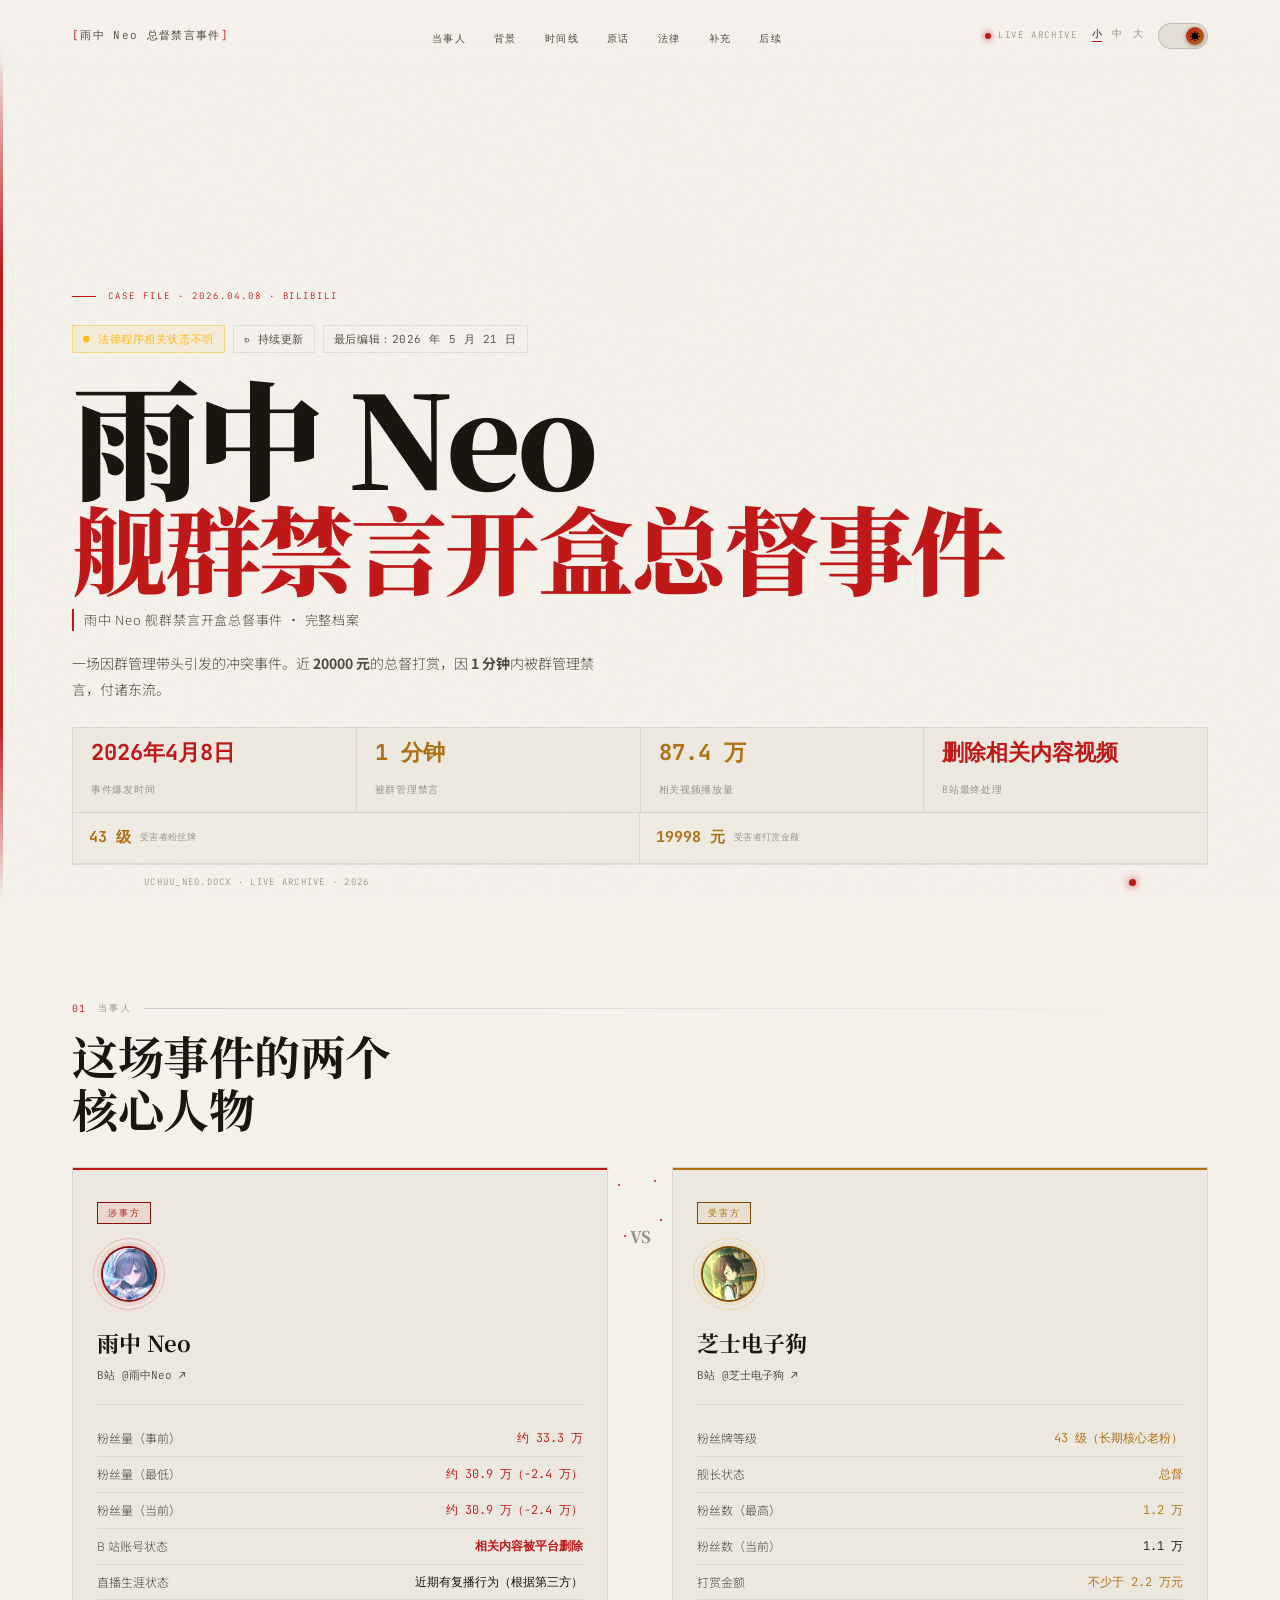
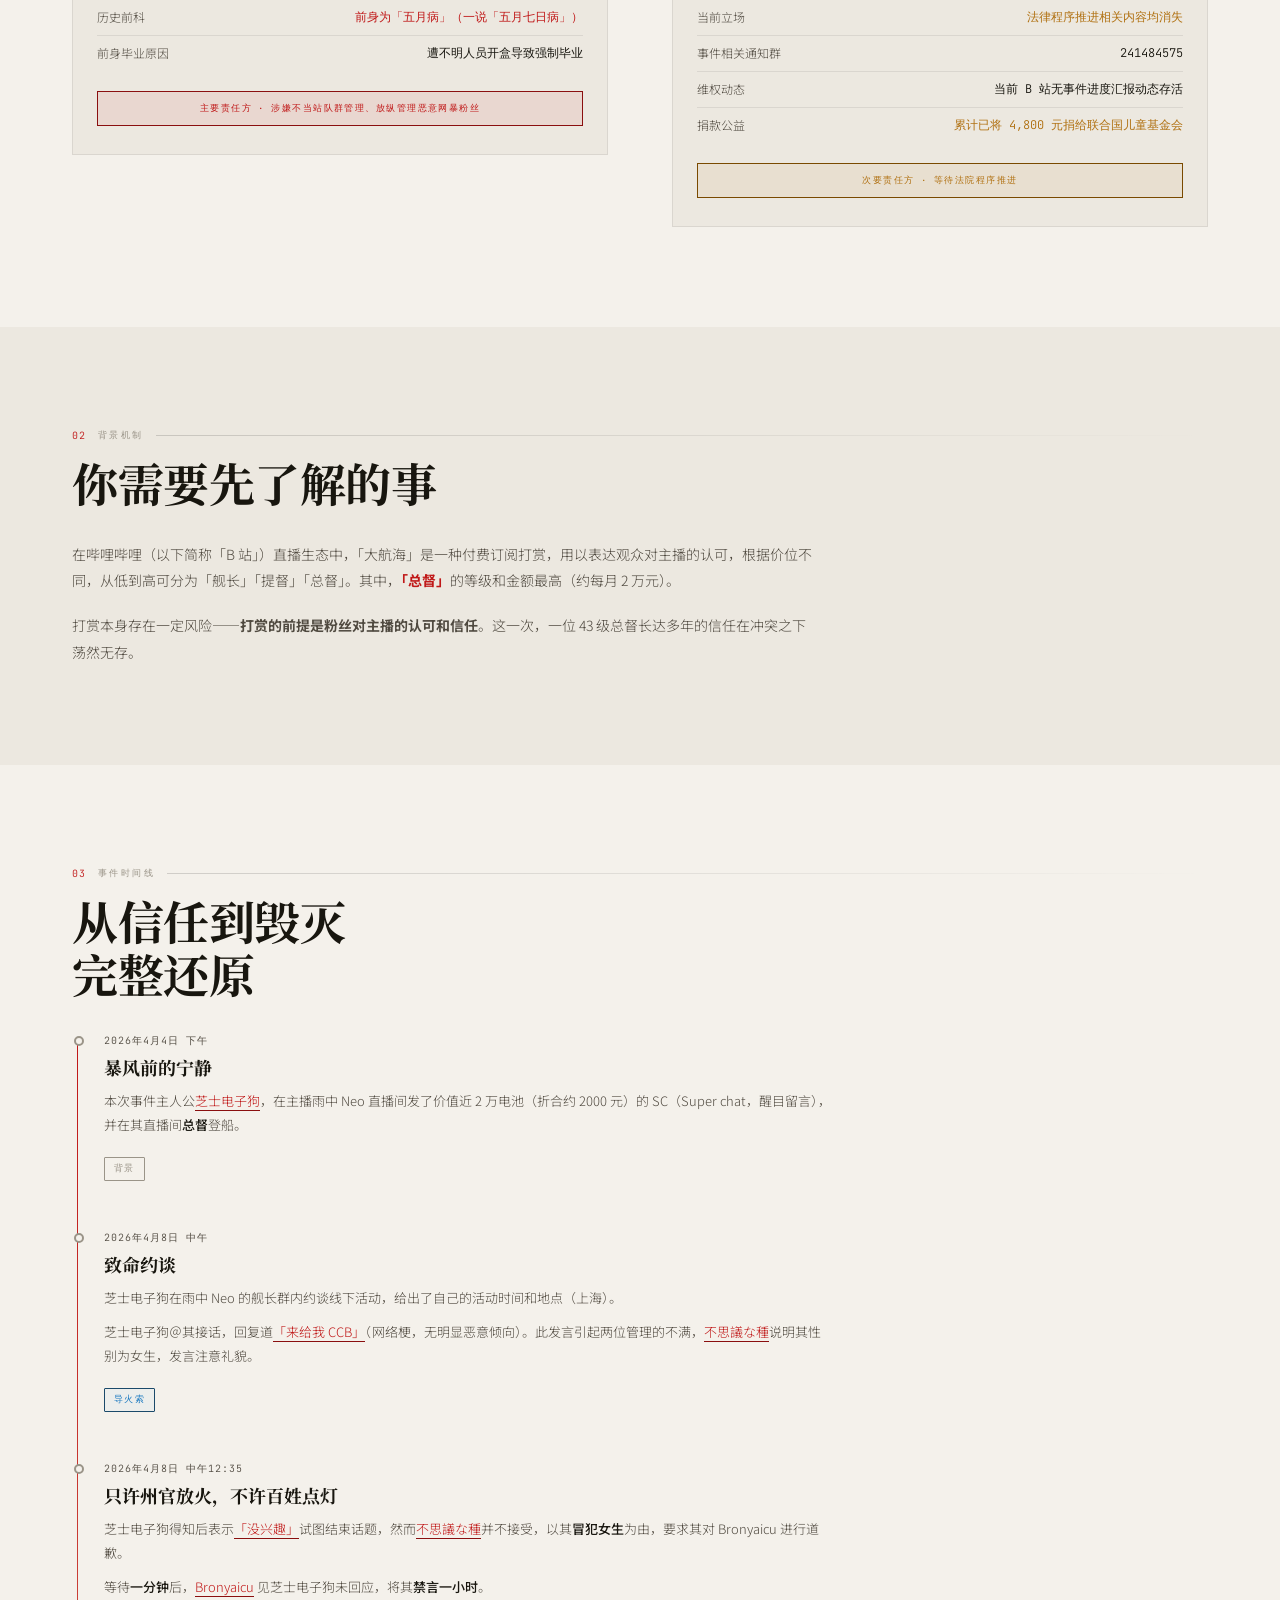
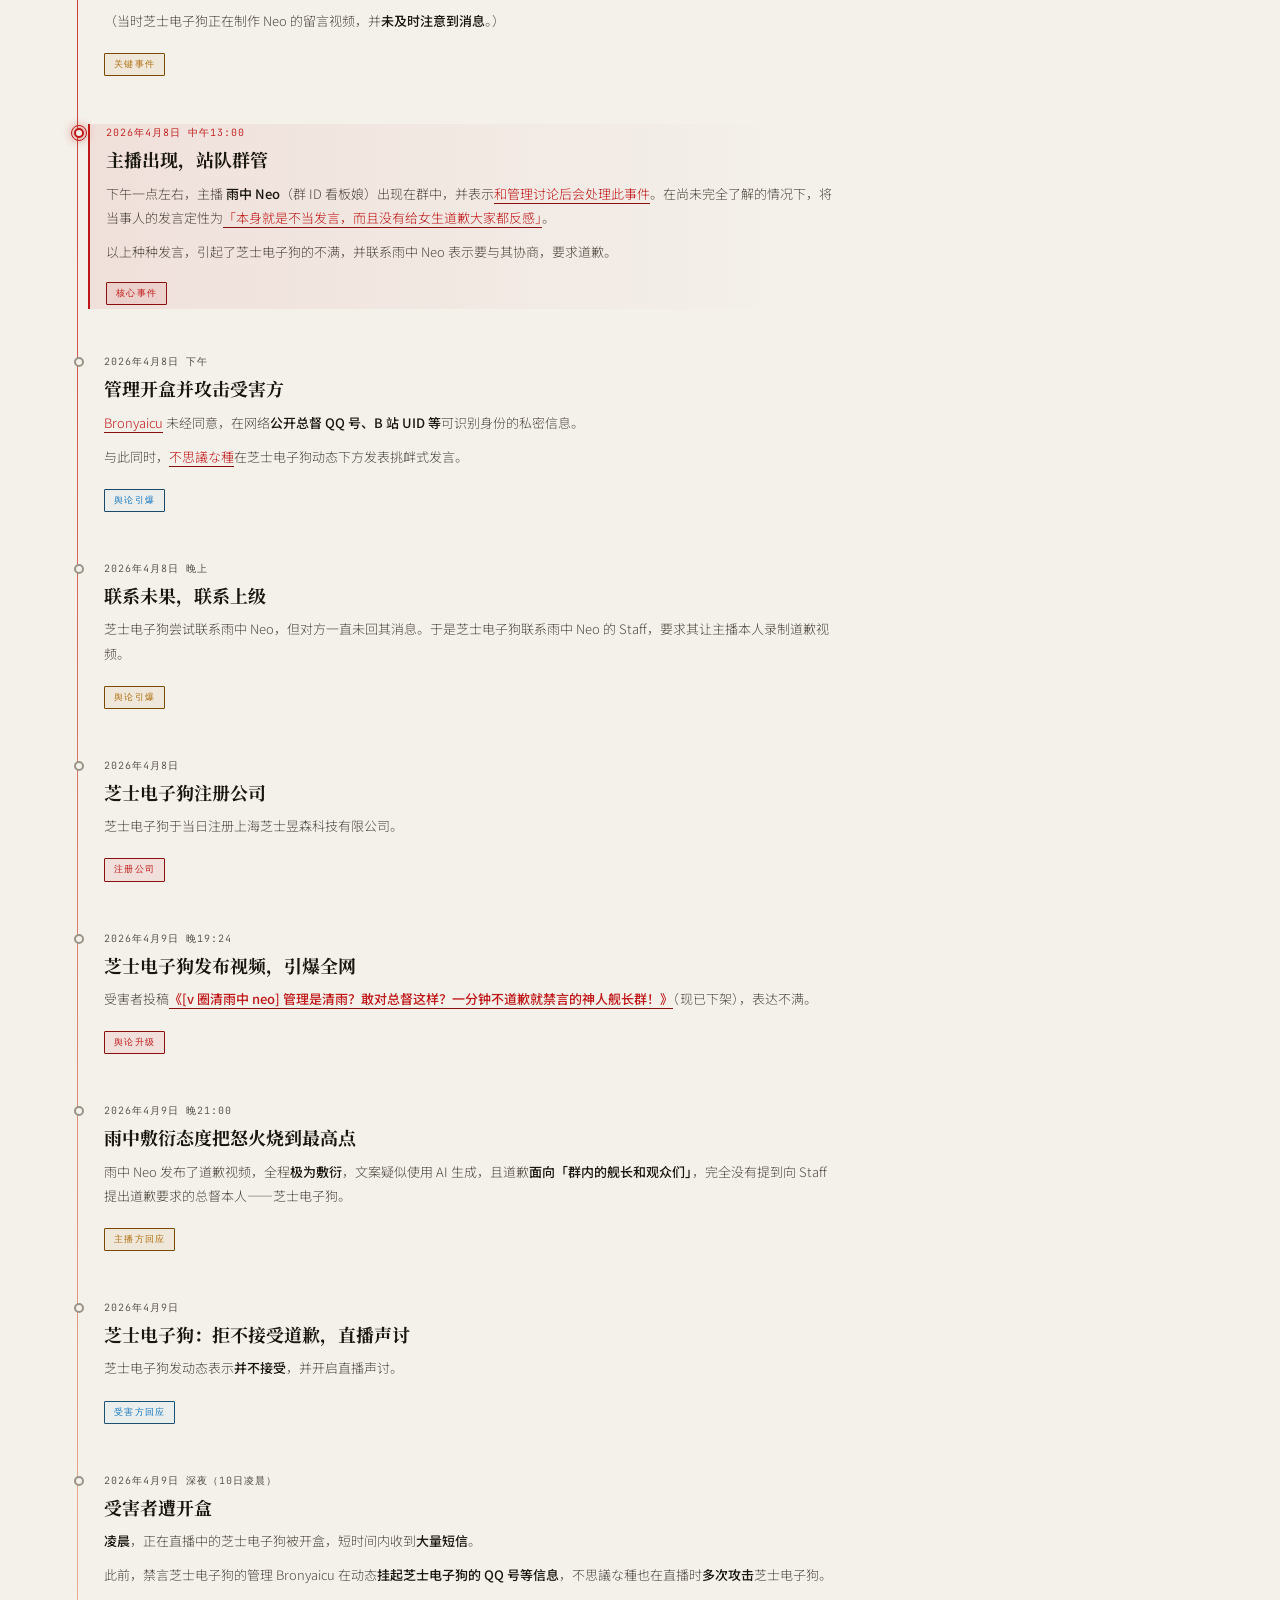
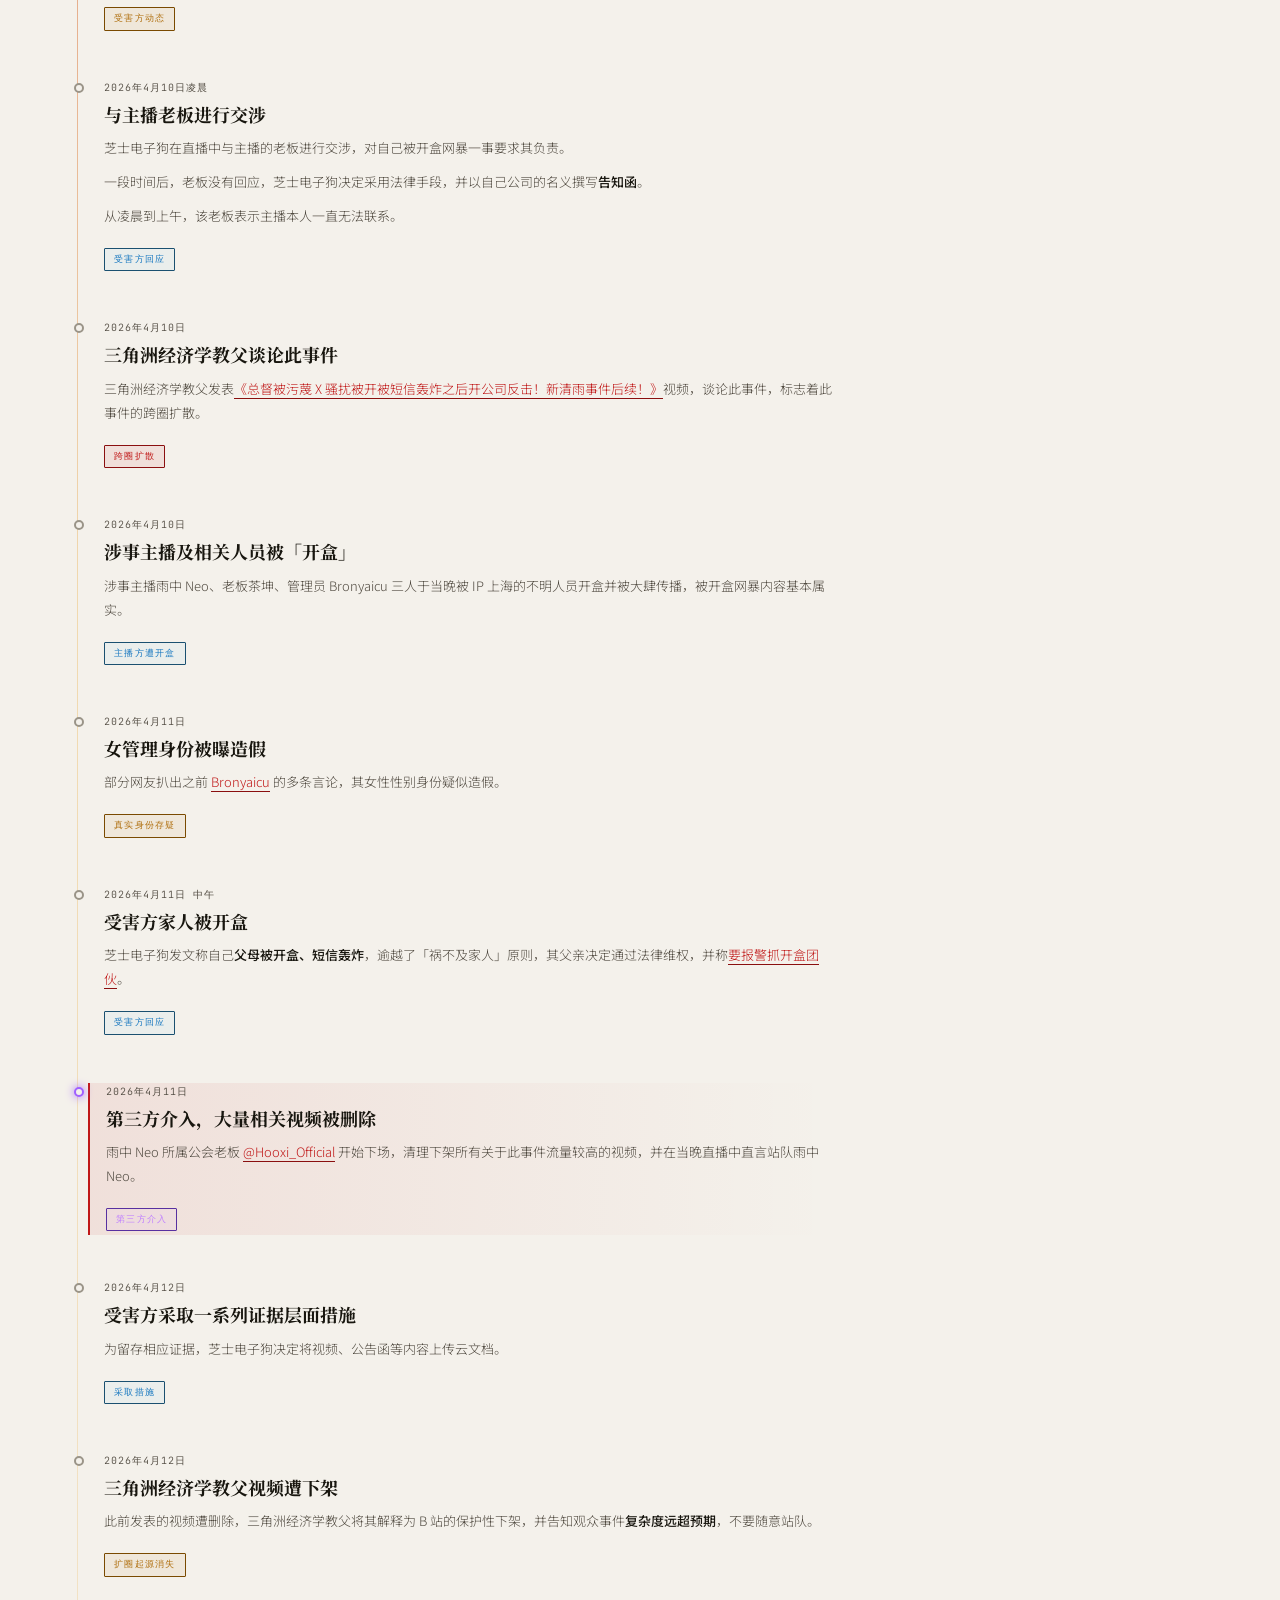
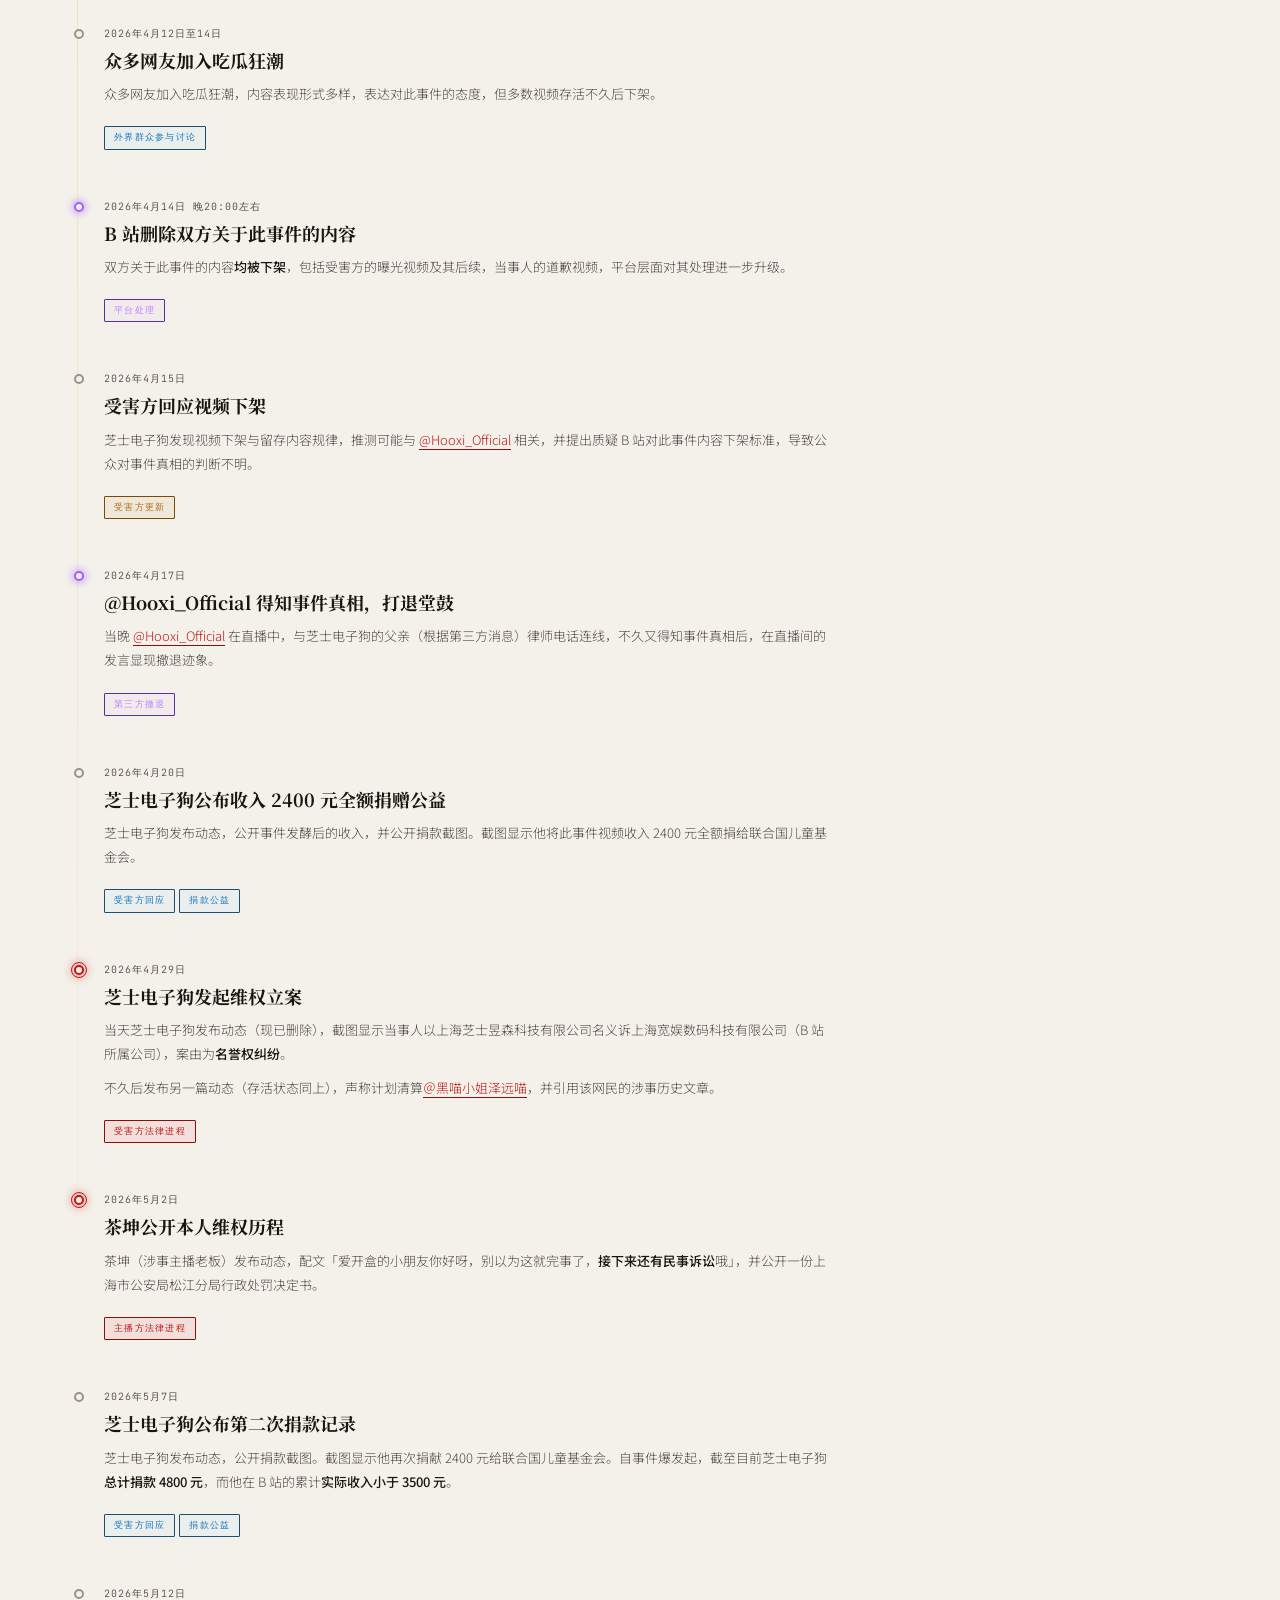
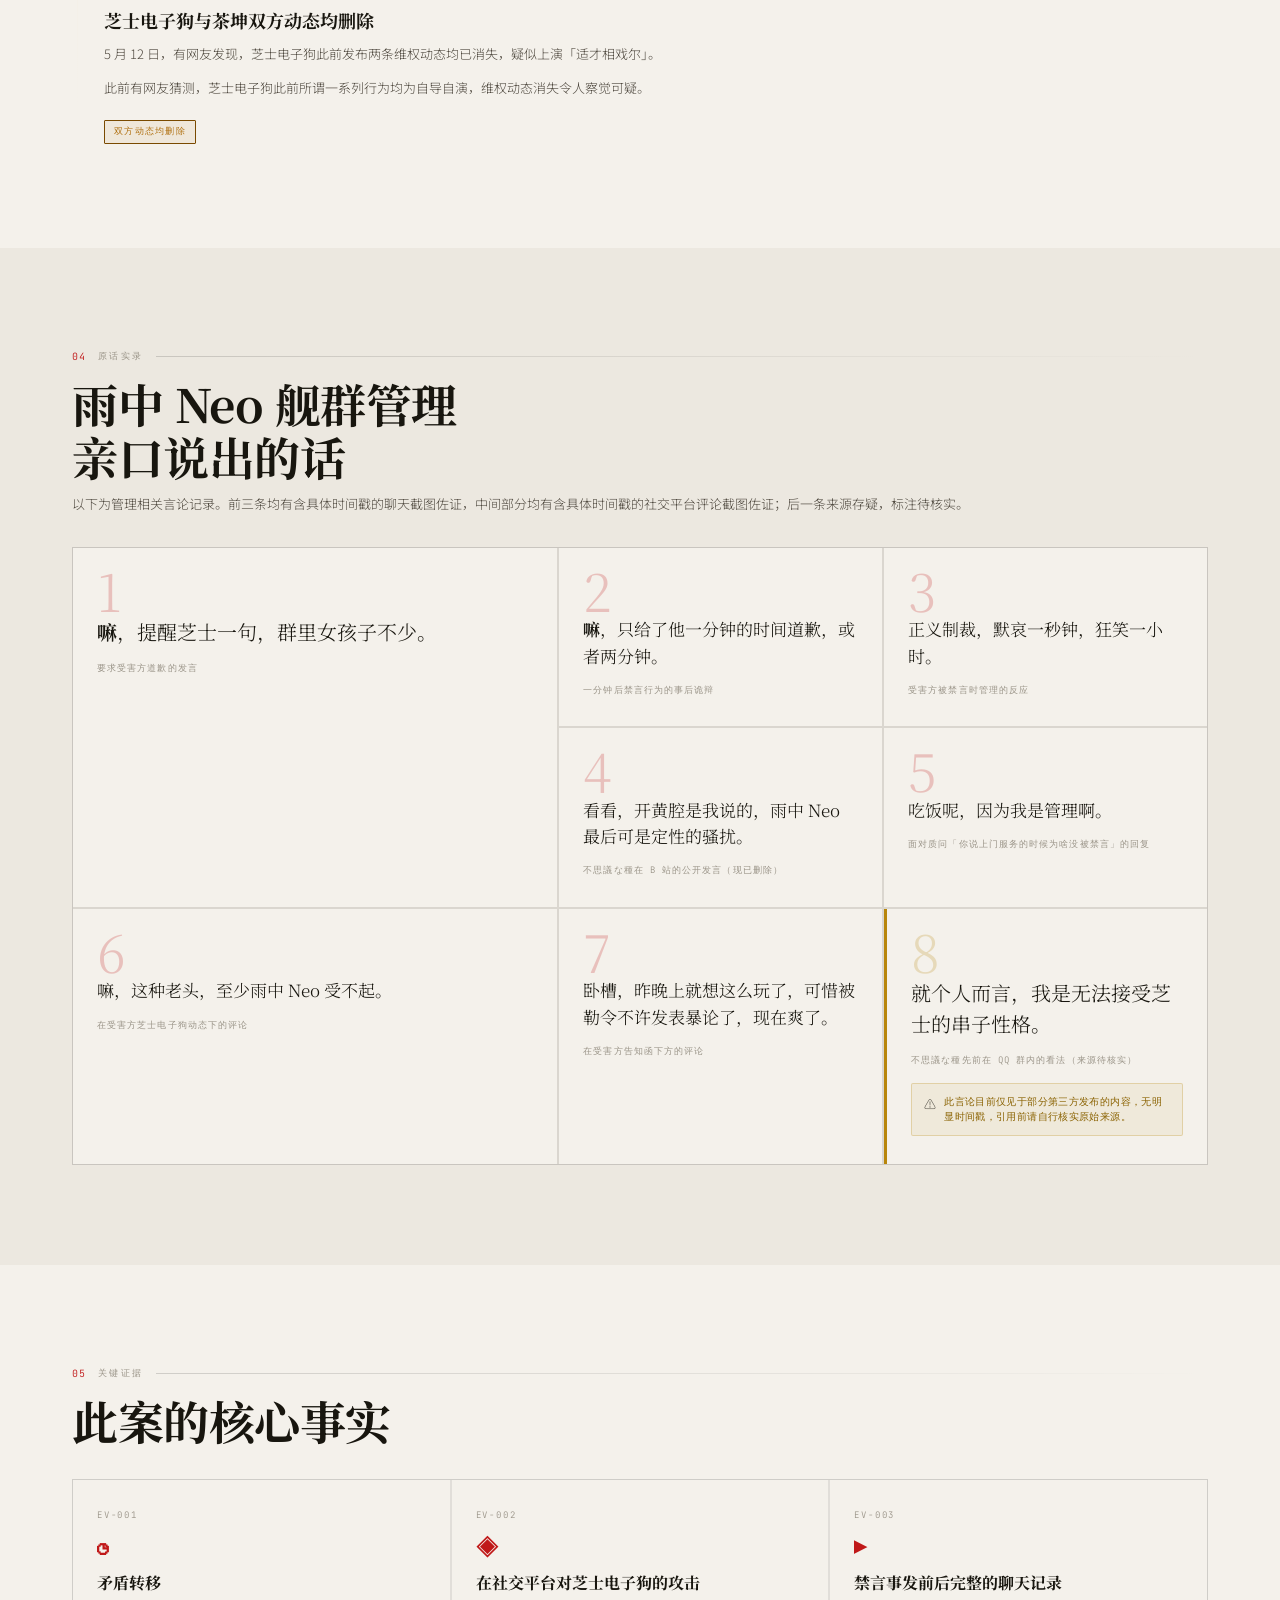
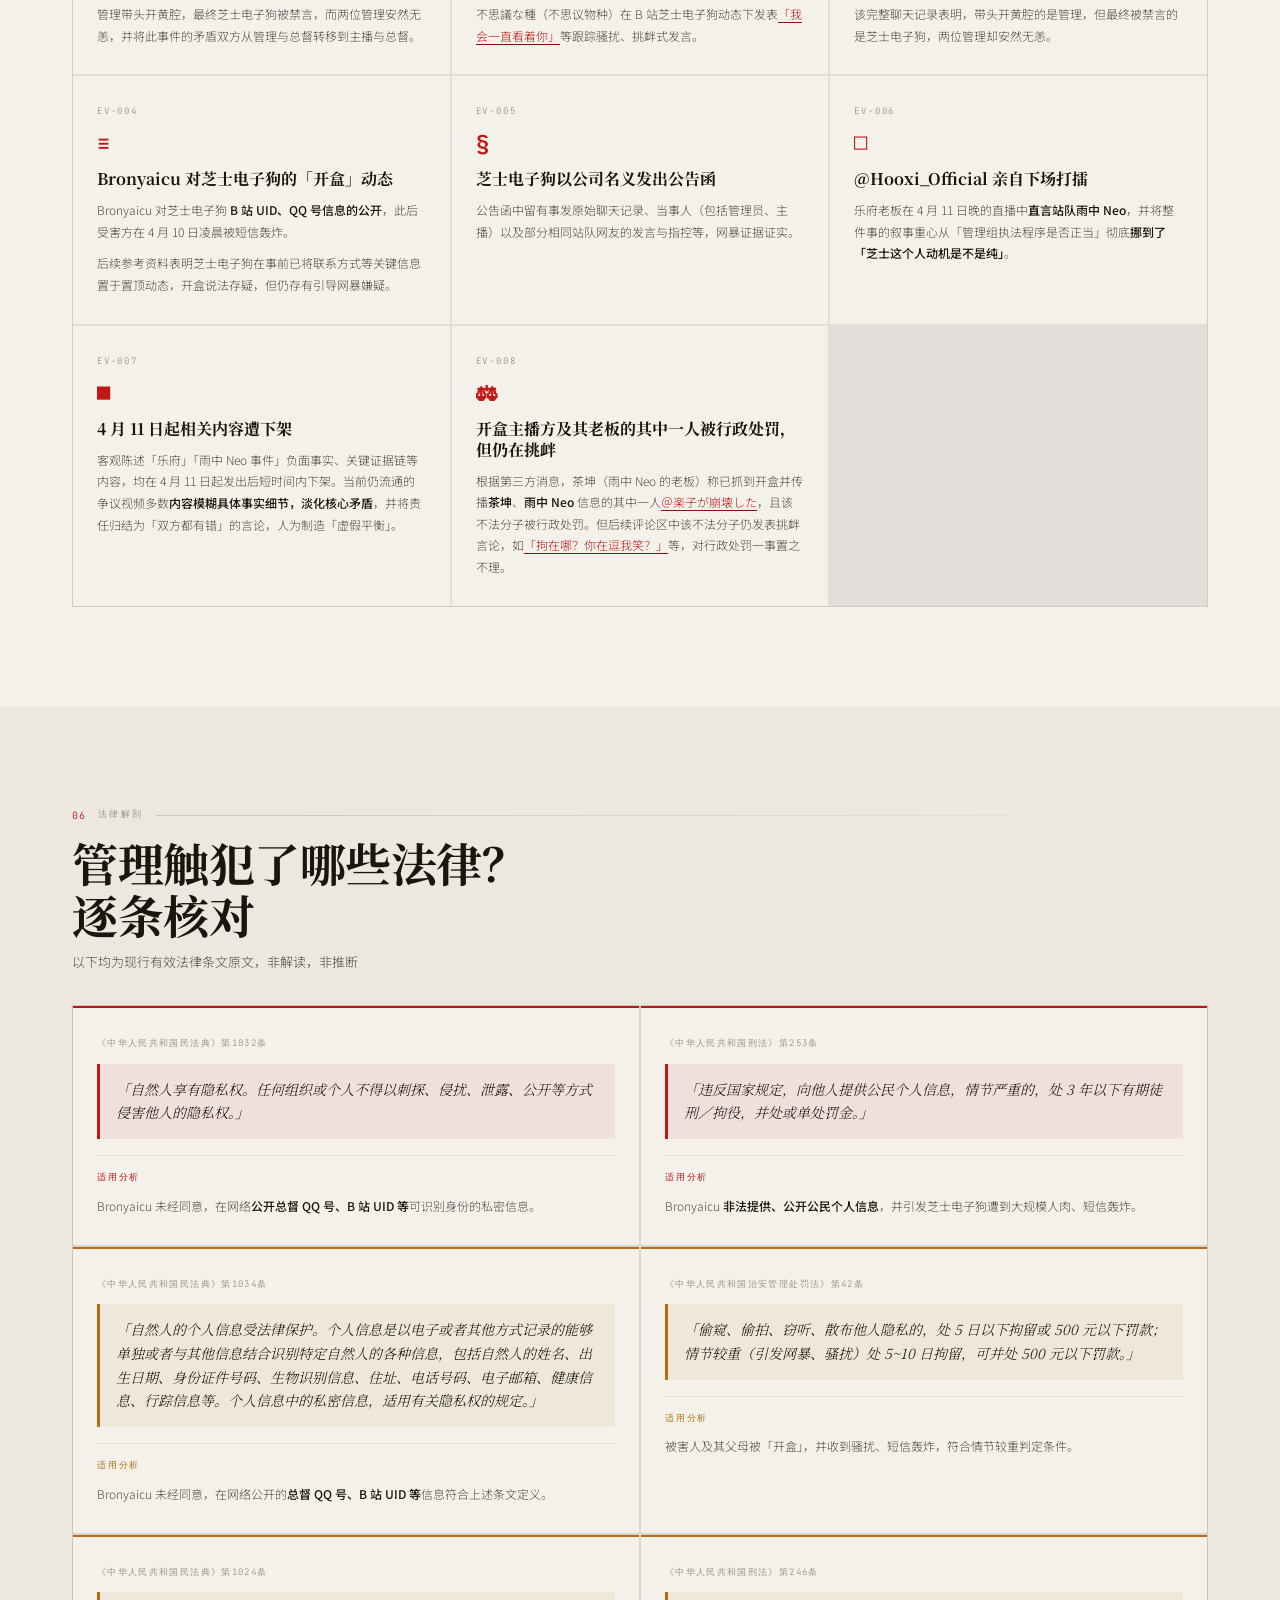
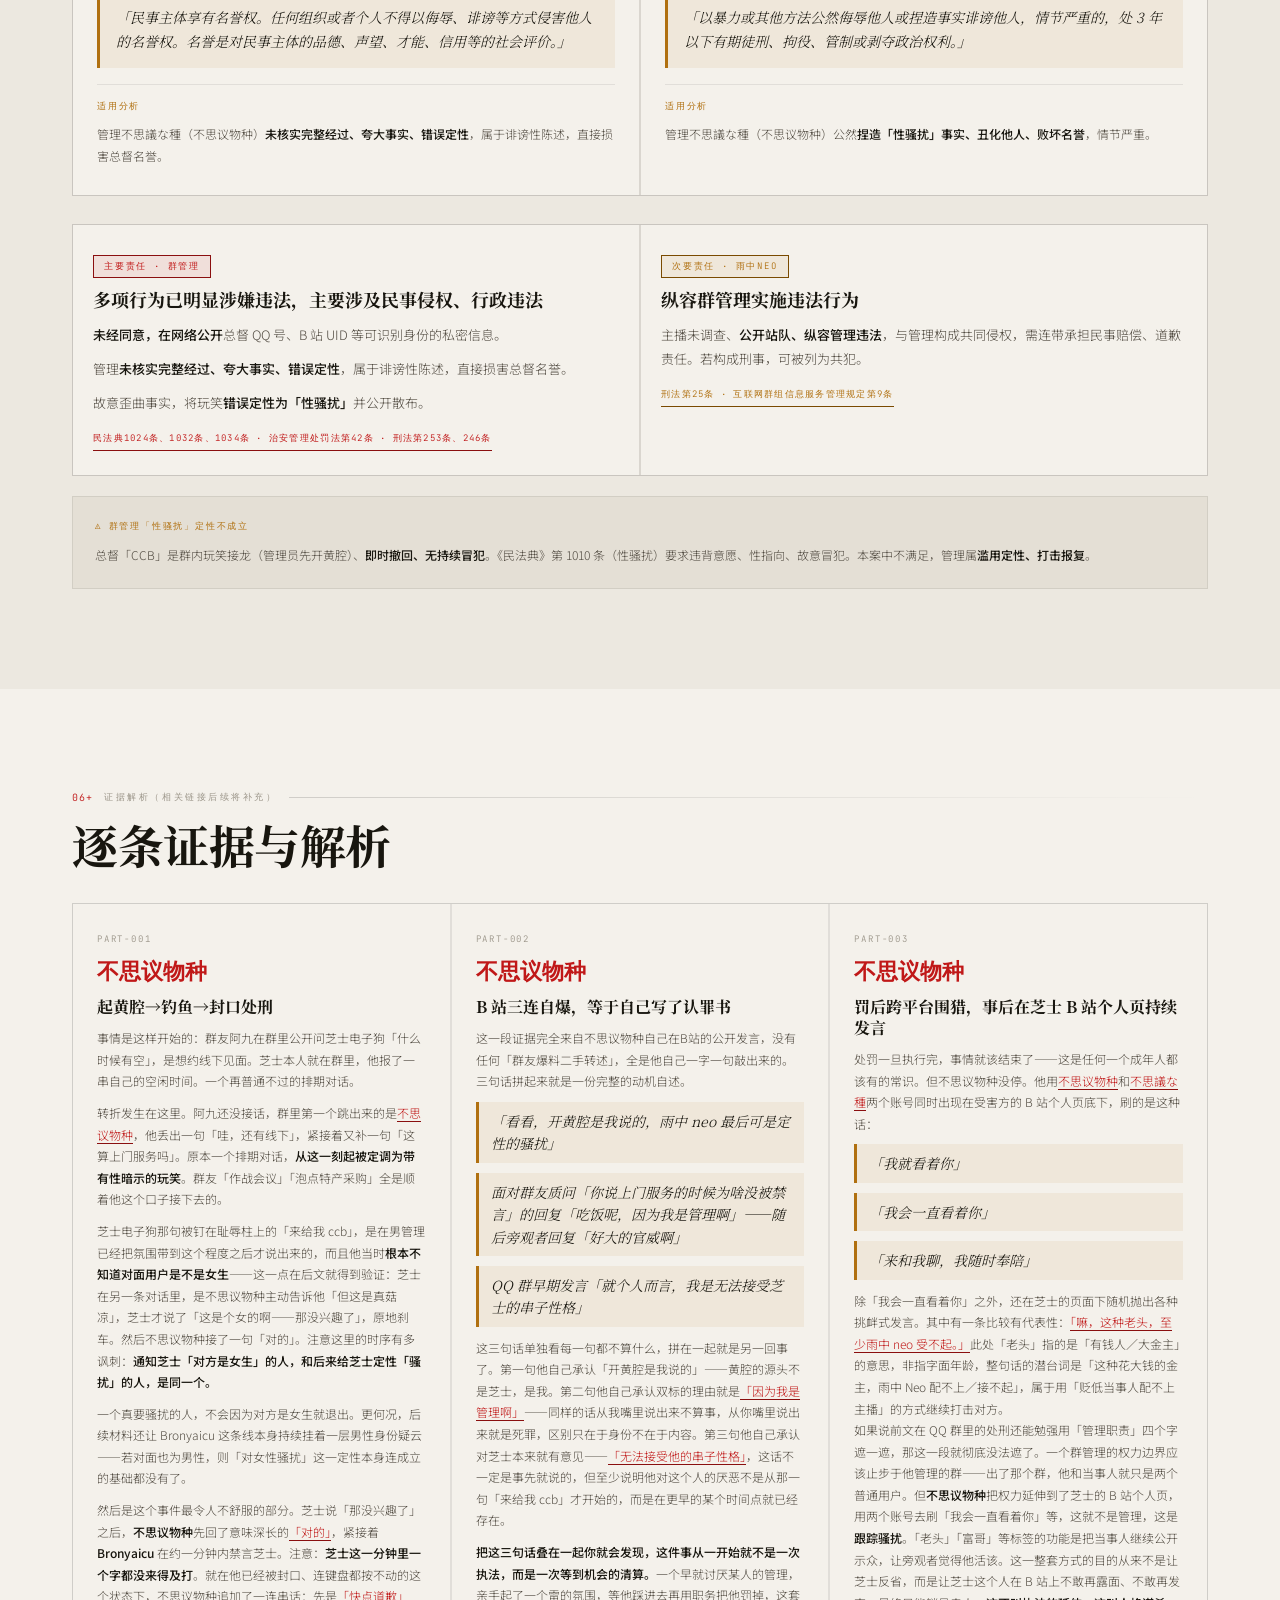
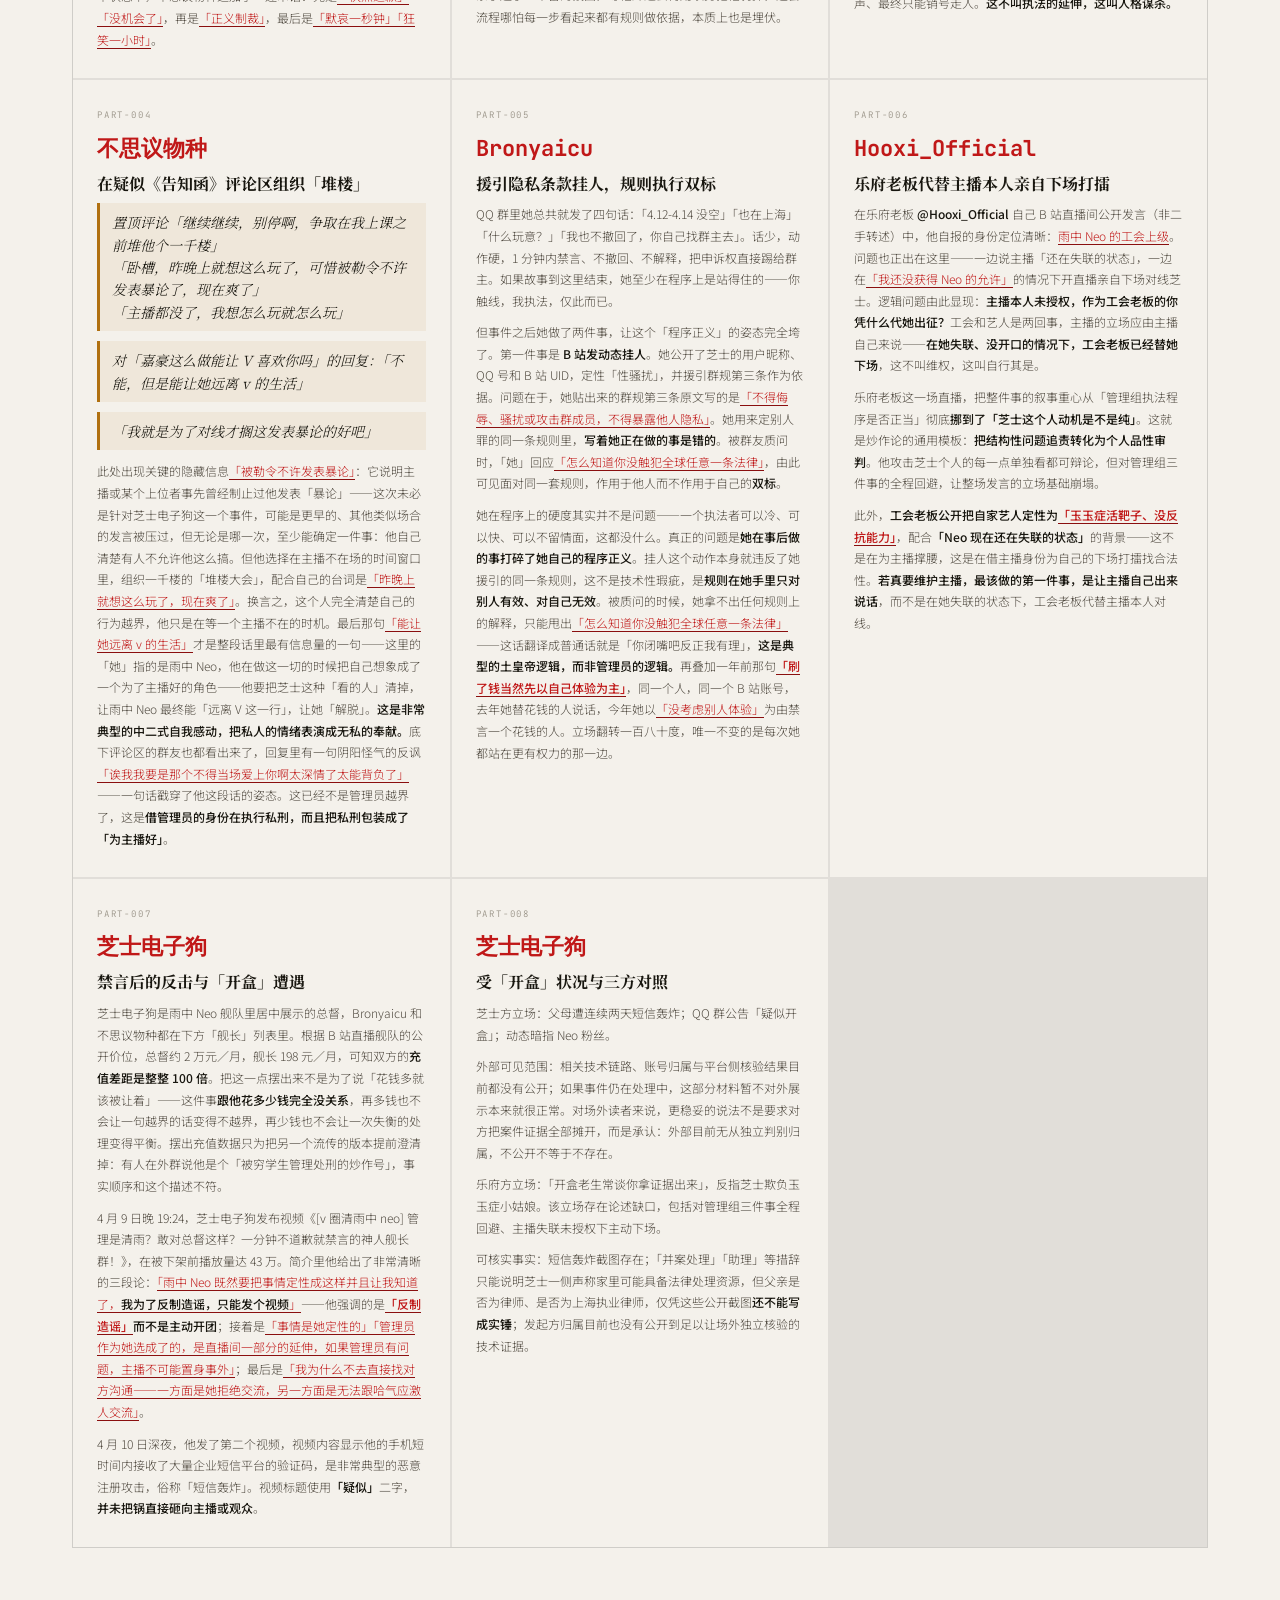
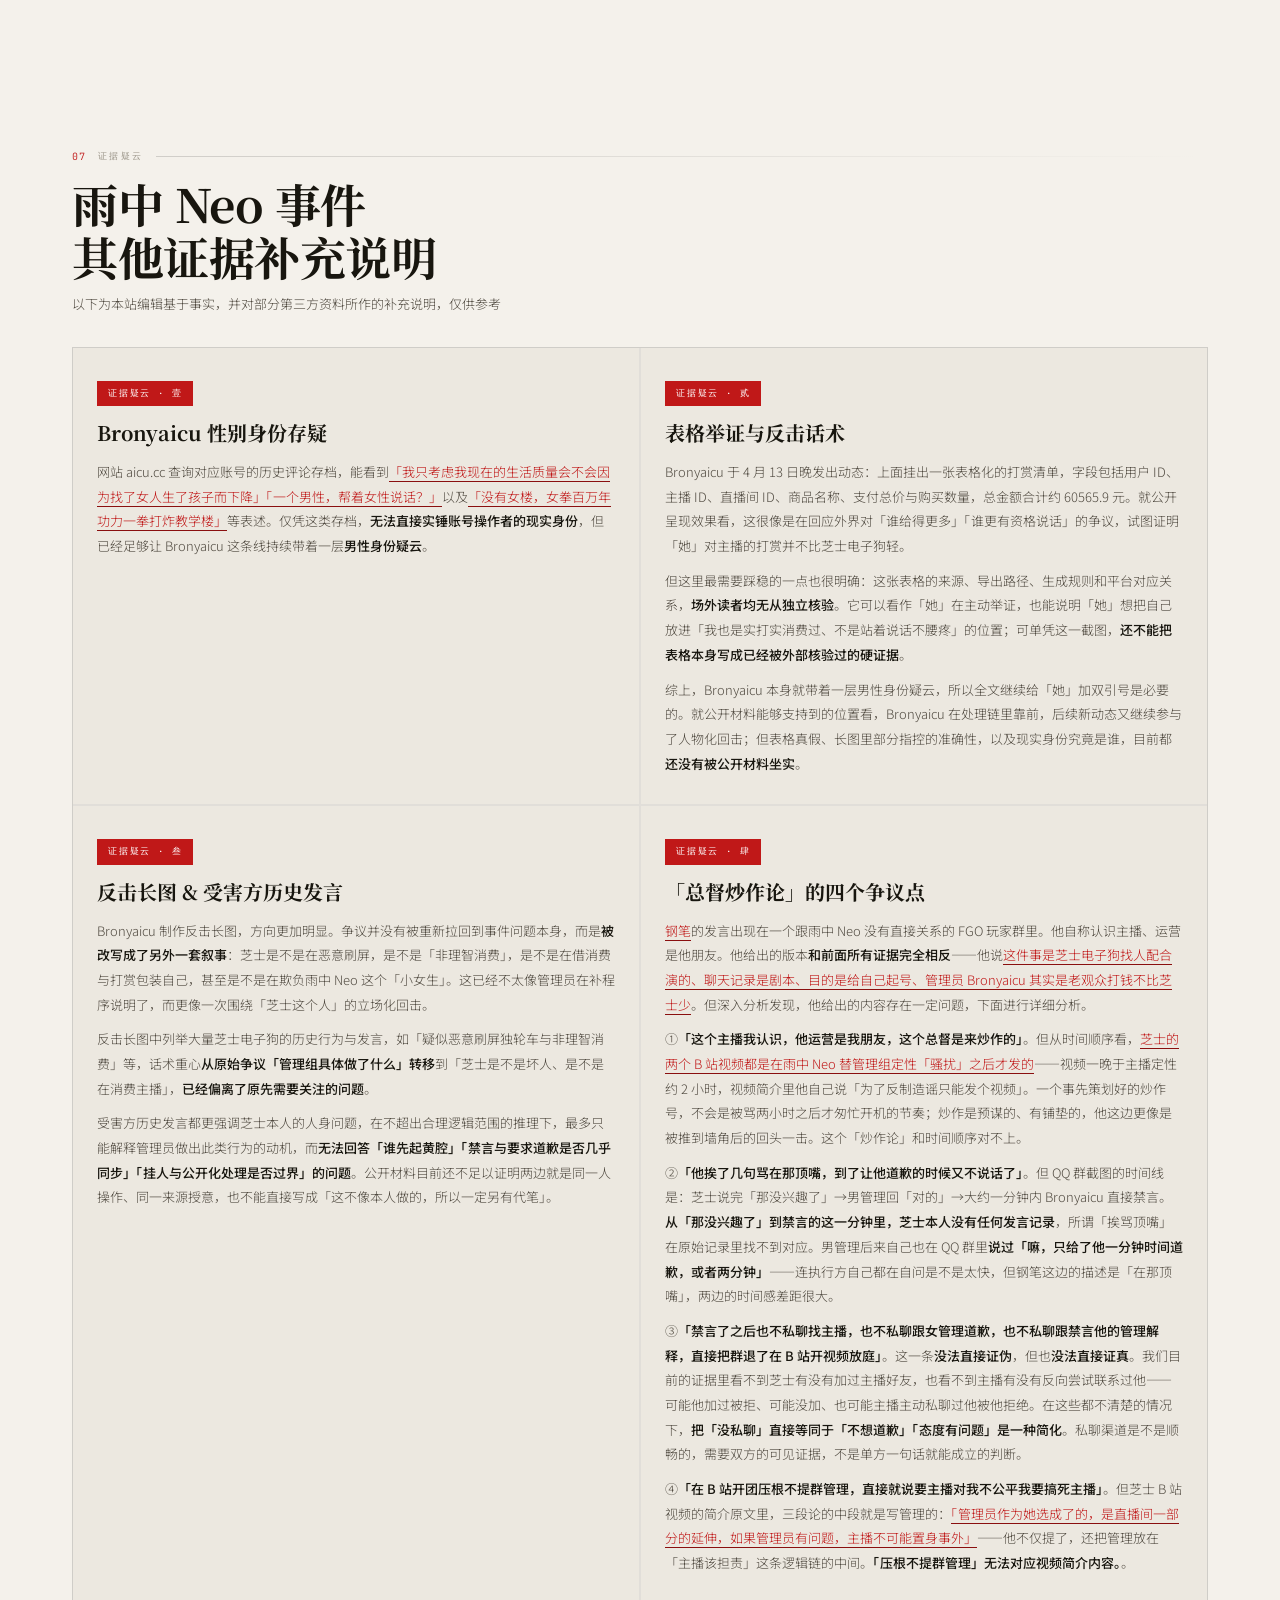
==== index.html @ 54f34901 "Update index.html on May 21, 2026" ====
<!DOCTYPE html>
<html lang="zh-CN">
<head>
<meta charset="UTF-8">
<meta name="viewport" content="width=device-width, initial-scale=1.0">
<title>雨中 Neo 总督禁言事件 · 完整档案</title>
<link rel="preconnect" href="https://fonts.googleapis.com">
<link href="https://fonts.googleapis.com/css2?family=Noto+Serif+SC:wght@400;700;900&family=JetBrains+Mono:wght@400;600;700&family=Noto+Sans+SC:wght@300;400;500&display=swap" rel="stylesheet">
<link rel="stylesheet" href="css/variables.css">
<link rel="stylesheet" href="css/reset.css">
<link rel="stylesheet" href="css/components.css">
<link rel="stylesheet" href="css/nav.css">
<link rel="stylesheet" href="css/hero.css">
<link rel="stylesheet" href="css/characters.css">
<link rel="stylesheet" href="css/timeline.css">
<link rel="stylesheet" href="css/sections.css">
<link rel="stylesheet" href="css/animations.css">
<link rel="stylesheet" href="css/responsive.css">
</head>
<body>

<!-- utils -->
<div id="progress"></div>
<div id="flash"></div>
<div id="bgc-wrap"><canvas id="bgc"></canvas></div>
<div class="noise"></div>

<!-- loader -->
<div id="loader">
  <div id="loader-lbl">LOADING CASE FILE</div>
  <div id="loader-track"><div id="loader-fill"></div></div>
  <div id="loader-pct">0%</div>
</div>

<!-- ══ NAV ══ -->
<nav class="nav">
  <div class="nav__logo"><span>[</span>雨中 Neo 总督禁言事件<span>]</span></div>
  <ul class="nav__links">
    <li><a href="#chars">当事人</a></li>
    <li><a href="#bg">背景</a></li>
    <li><a href="#tl">时间线</a></li>
    <li><a href="#quotes">原话</a></li>
    <li><a href="#legal">法律</a></li>
    <li><a href="#ed">补充</a></li>
    <li><a href="#aft">后续</a></li>
  </ul>
  <div class="nav__right">
    <div class="nav__status">
      <span class="nav__dot"></span>
      <span>LIVE ARCHIVE</span>
    </div>
    <div class="font-size-switcher" id="font-switcher" role="group" aria-label="字号切换">
      <button class="fs-btn" data-size="small" aria-label="小字号">小</button>
      <button class="fs-btn" data-size="medium" aria-label="中字号">中</button>
      <button class="fs-btn" data-size="large" aria-label="大字号">大</button>
    </div>
    <button class="toggle" id="theme-btn" aria-label="切换亮暗">
      <div class="toggle__thumb">
        <span class="toggle__moon">🌙</span>
        <span class="toggle__sun">☀️</span>
      </div>
    </button>
  </div>
</nav>

<!-- ══ HERO ══ -->
<section class="hero" id="top">
  <div class="hero__grid"></div>
  <div class="hero__bar"></div>

  <div class="hero__eye ru" data-d="0">
    <span class="hero__eye-line"></span>
    <span class="hero__eye-text">CASE FILE · 2026.04.08 · BILIBILI</span>
  </div>

  <div class="hero__badges ru" style="display:flex;gap:8px;flex-wrap:wrap;margin-bottom:18px" data-d="0">
    <!-- <span style="padding:4px 10px;background:var(--c-red-a);border:1px solid var(--c-red);color:var(--c-red);font-family:var(--f-mono);font-size:calc(11px * var(--fs-mul));letter-spacing:.05em">● 名誉权纠纷立案已发起</span> -->
    <!-- <span style="padding:4px 10px;background:rgba(255,180,0,.08);border:1px solid rgba(255,180,0,.4);color:rgba(255,180,0,.9);font-family:var(--f-mono);font-size:calc(11px * var(--fs-mul));letter-spacing:.05em">⚖ 等待法律程序推进</span> -->
    <span style="padding:4px 10px;background:rgba(255,180,0,.08);border:1px solid rgba(255,180,0,.4);color:rgba(255,180,0,.9);font-family:var(--f-mono);font-size:calc(11px * var(--fs-mul));letter-spacing:.05em">● 法律程序相关状态不明</span>
    <span style="padding:4px 10px;background:rgba(255,255,255,.05);border:1px solid var(--c-line);color:var(--c-dim);font-family:var(--f-mono);font-size:calc(11px * var(--fs-mul));letter-spacing:.05em">↻ 持续更新</span>
    <span style="padding:4px 10px;background:rgba(255,255,255,.05);border:1px solid var(--c-line);color:var(--c-dim);font-family:var(--f-mono);font-size:calc(11px * var(--fs-mul));letter-spacing:.05em">最后编辑：2026 年 5 月 21 日</span>
  </div>

  <div class="hero__title-block">
    <span class="hero__name ru" data-d="1"><span class="glitch" data-t="雨中Neo">雨中 Neo</span></span>
    <span class="hero__event ru" data-d="2">舰群禁言开盒总督事件</span>
    <span class="hero__sub ru" data-d="3">雨中 Neo 舰群禁言开盒总督事件 · 完整档案</span>
  </div>

  <p class="hero__desc ru" data-d="4">
    一场因群管理带头引发的冲突事件。近 <strong>20000 元</strong>的总督打赏，因 <strong>1 分钟</strong>内被群管理禁言，付诸东流。
  </p>

  <div class="hero__stats ru" data-d="5">
    <div class="stat"><span class="stat__n stat__n--red">2026年4月8日</span><span class="stat__l">事件爆发时间</span></div>
    <div class="stat"><span class="stat__n" data-count="1" data-suffix=" 分钟">1 分钟</span><span class="stat__l">被群管理禁言</span></div>
    <div class="stat"><span class="stat__n">87.4 万</span><span class="stat__l">相关视频播放量</span></div>
    <div class="stat"><span class="stat__n stat__n--red">删除相关内容视频</span><span class="stat__l">B站最终处理</span></div>
  </div>

  <div class="hero__banner ru" data-d="6">
    <div class="bn"><span class="bn__n">43 级</span><span class="bn__l">受害者粉丝牌</span></div>
    <div class="bn"><span class="bn__n">19998 元</span><span class="bn__l">受害者打赏金额</span></div>
  </div>

  <div class="hero__tape">
    <span class="hero__tape-label">UCHUU_Neo.docx · LIVE ARCHIVE · 2026</span>
    <span class="hero__tape-dot"></span>
  </div>
</section>

<!-- ══ 01 CHARACTERS ══ -->
<section class="s s--dark" id="chars">
  <div class="s__header ru">
    <span class="s__num">01</span>
    <span class="s__label">当事人</span>
    <span class="s__rule"></span>
  </div>
  <h2 class="s__title ru">这场事件的两个<br>核心人物</h2>

  <div class="char-wrap">

    <div class="char char--villain rl">
      <div class="char__glow"></div>
      <span class="badge badge--red" style="margin-bottom:18px">涉事方</span>
      <div class="char__av villain-avatar">
        <div class="char__av-ring"></div>
        <img src="1.jpg" alt="雨中 Neo"
          onerror="this.style.display='none';this.nextElementSibling.style.display='flex'">
        <span class="char__av-icon" style="display:none">!</span>
      </div>
      <h3 class="char__name">雨中 Neo</h3>
      <div class="char__handle"><a href="https://space.bilibili.com/9404404" target="_blank" style="color:inherit;text-decoration:none">B站 @雨中Neo ↗</a></div>
      <div class="char__divider"></div>
      <ul class="char__data">
        <li><span class="ck">粉丝量（事前）</span><span class="cv cv--r">约 33.3 万</span></li>
        <li><span class="ck">粉丝量（最低）</span><span class="cv cv--r">约 30.9 万（-2.4 万）</span></li>
        <li><span class="ck">粉丝量（当前）</span><span class="cv cv--r">约 30.9 万（-2.4 万）</span></li>
        <li><span class="ck">B 站账号状态</span><span class="cv cv--r"><strong>相关内容被平台删除</strong></span></li>
        <li><span class="ck">直播生涯状态</span><span class="cv">近期有复播行为（根据第三方）</span></li>
        <li><span class="ck">历史前科</span><span class="cv cv--r">前身为「五月病」（一说「五月七日病」）</span></li>
        <li><span class="ck">前身毕业原因</span><span class="cv">遭不明人员开盒导致强制毕业</span></li>
      </ul>
      <div class="char__verdict">主要责任方 · 涉嫌不当站队群管理、放纵管理恶意网暴粉丝</div>
    </div>

    <div class="char__vs ru">
      <span>VS</span>
      <div class="char__vs-sparks">
        <div class="sp"></div><div class="sp"></div>
        <div class="sp"></div><div class="sp"></div>
      </div>
    </div>

    <div class="char char--victim rr">
      <div class="char__glow"></div>
      <span class="badge badge--amber" style="margin-bottom:18px">受害方</span>
      <div class="char__av victim-avatar">
        <div class="char__av-ring"></div>
        <img src="2.jpg" alt="芝士电子狗"
          onerror="this.style.display='none';this.nextElementSibling.style.display='flex'">
        <span class="char__av-icon" style="display:none">◎</span>
      </div>
      <h3 class="char__name">芝士电子狗</h3>
      <div class="char__handle"><a href="https://space.bilibili.com/518811966" target="_blank" style="color:inherit;text-decoration:none">B站 @芝士电子狗 ↗</a></div>
      <div class="char__divider"></div>
      <ul class="char__data">
        <li><span class="ck">粉丝牌等级</span><span class="cv cv--a">43 级（长期核心老粉）</span></li>
        <li><span class="ck">舰长状态</span><span class="cv cv--a">总督</span></li>
        <li><span class="ck">粉丝数（最高）</span><span class="cv cv--a">1.2 万</span></li>
        <li><span class="ck">粉丝数（当前）</span><span class="cv">1.1 万</span></li>
        <li><span class="ck">打赏金额</span><span class="cv cv--a">不少于 2.2 万元</span></li>
        <li><span class="ck">当前立场</span><span class="cv cv--a">法律程序推进相关内容均消失</span></li>
        <li><span class="ck">事件相关通知群</span><span class="cv">241484575</span></li>
        <li><span class="ck">维权动态</span><span class="cv">当前 B 站无事件进度汇报动态存活</span></li>
        <li><span class="ck">捐款公益</span><span class="cv cv--a">累计已将 4,800 元捐给联合国儿童基金会</span></li>
      </ul>
      <div class="char__verdict">次要责任方 · 等待法院程序推进</div>
    </div>

  </div>
</section>

<!-- ══ 02 BACKGROUND ══ -->
<section class="s s--mid" id="bg">
  <div class="s__header ru">
    <span class="s__num">02</span>
    <span class="s__label">背景机制</span>
    <span class="s__rule"></span>
  </div>
  <h2 class="s__title ru">你需要先了解的事</h2>

  <div class="bg-layout">
    <div class="ru">
      <p style="font-size:calc(14px * var(--fs-mul));color:var(--c-dim);line-height:1.9;margin-bottom:18px">
        在哔哩哔哩（以下简称「B 站」）直播生态中，「大航海」是一种付费订阅打赏，用以表达观众对主播的认可，根据价位不同，从低到高可分为「舰长」「提督」「总督」。其中，<strong style="color:var(--c-red)">「总督」</strong>的等级和金额最高（约每月 2 万元）。
      <p style="font-size:calc(14px * var(--fs-mul));color:var(--c-dim);line-height:1.9">
        打赏本身存在一定风险——<strong>打赏的前提是粉丝对主播的认可和信任</strong>。这一次，一位 43 级总督长达多年的信任在冲突之下荡然无存。
      </p>
    </div>

  </div>
</section>

<!-- ══ 03 TIMELINE ══ -->
<section class="s s--dark" id="tl">
  <div class="s__header ru">
    <span class="s__num">03</span>
    <span class="s__label">事件时间线</span>
    <span class="s__rule"></span>
  </div>
  <h2 class="s__title ru">从信任到毁灭<br>完整还原</h2>

  <div class="tl">
    <div class="tl__track"></div>

    <div class="tl__item ru">
      <div class="tl__node"></div>
      <div class="tl__content">
        <div class="tl__time">2026年4月4日 下午</div>
        <h3 class="tl__h">暴风前的宁静</h3>
        <p class="tl__body">本次事件主人公<em>芝士电子狗</em>，在主播雨中 Neo 直播间发了价值近 2 万电池（折合约 2000 元）的 SC（Super chat，醒目留言），并在其直播间<strong>总督</strong>登船。</p>
        <span class="tl__tag tag--bg">背景</span>
      </div>
    </div>

    <div class="tl__item ru">
      <div class="tl__node"></div>
      <div class="tl__content">
        <div class="tl__time">2026年4月8日 中午</div>
        <h3 class="tl__h">致命约谈</h3>
        <p class="tl__body">芝士电子狗在雨中 Neo 的舰长群内约谈线下活动，给出了自己的活动时间和地点（上海）。</p>
        <p class="tl__body" style="margin-top:10px">芝士电子狗＠其接话，回复道<em>「来给我 CCB」</em>（网络梗，无明显恶意倾向）。此发言引起两位管理的不满，<em>不思議な種</em>说明其性别为女生，发言注意礼貌。</p>
        <span class="tl__tag tag--key">导火索</span>
      </div>
    </div>

    <div class="tl__item ru">
      <div class="tl__node"></div>
      <div class="tl__content">
        <div class="tl__time">2026年4月8日 中午12:35</div>
        <h3 class="tl__h">只许州官放火，不许百姓点灯</h3>
        <p class="tl__body">芝士电子狗得知后表示<em>「没兴趣」</em>试图结束话题，然而<em>不思議な種</em>并不接受，以其<strong>冒犯女生</strong>为由，要求其对 Bronyaicu 进行道歉。</p>
        <p class="tl__body" style="margin-top:10px">等待<strong>一分钟</strong>后，<em>Bronyaicu</em> 见芝士电子狗未回应，将其<strong>禁言一小时</strong>。</p>
        <p class="tl__body" style="margin-top:10px">（当时芝士电子狗正在制作 Neo 的留言视频，并<strong>未及时注意到消息</strong>。）</p>
        <span class="tl__tag tag--ev">关键事件</span>
      </div>
    </div>

    <div class="tl__item tl__item--hot ru">
      <div class="tl__node tl__node--hot"></div>
      <div class="tl__content">
        <div class="tl__time tl__time--red">2026年4月8日 中午13:00</div>
        <h3 class="tl__h">主播出现，站队群管</h3>
        <p class="tl__body">下午一点左右，主播 <strong>雨中 Neo</strong>（群 ID 看板娘）出现在群中，并表示<em>和管理讨论后会处理此事件</em>。在尚未完全了解的情况下，将当事人的发言定性为<em>「本身就是不当发言，而且没有给女生道歉大家都反感」</em>。</p>
        <p class="tl__body" style="margin-top:10px">以上种种发言，引起了芝士电子狗的不满，并联系雨中 Neo 表示要与其协商，要求道歉。</p>
        <span class="tl__tag tag--hot" style="margin-top:8px">核心事件</span>
      </div>
    </div>

    <div class="tl__item ru">
      <div class="tl__node"></div>
      <div class="tl__content">
        <div class="tl__time">2026年4月8日 下午</div>
        <h3 class="tl__h">管理开盒并攻击受害方</h3>
        <p class="tl__body"><em>Bronyaicu</em> 未经同意，在网络<strong>公开总督 QQ 号、B 站 UID 等</strong>可识别身份的私密信息。</p>
        <p class="tl__body" style="margin-top:10px">与此同时，<em>不思議な種</em>在芝士电子狗动态下方发表挑衅式发言。</p>
        <span class="tl__tag tag--key">舆论引爆</span>
      </div>
    </div>

    <div class="tl__item ru">
      <div class="tl__node"></div>
      <div class="tl__content">
        <div class="tl__time">2026年4月8日 晚上</div>
        <h3 class="tl__h">联系未果，联系上级</h3>
        <p class="tl__body">芝士电子狗尝试联系雨中 Neo，但对方一直未回其消息。于是芝士电子狗联系雨中 Neo 的 Staff，要求其让主播本人录制道歉视频。</p>
        <span class="tl__tag tag--ev">舆论引爆</span>
      </div>
    </div>

    <div class="tl__item ru">
      <div class="tl__node"></div>
      <div class="tl__content">
        <div class="tl__time">2026年4月8日</div>
        <h3 class="tl__h">芝士电子狗注册公司</h3>
        <p class="tl__body">芝士电子狗于当日注册上海芝士昱森科技有限公司。</p>
        <span class="tl__tag tag--hot">注册公司</span>
      </div>
    </div>

    <div class="tl__item ru">
      <div class="tl__node"></div>
      <div class="tl__content">
        <div class="tl__time">2026年4月9日 晚19:24</div>
        <h3 class="tl__h">芝士电子狗发布视频，引爆全网</h3>
        <p class="tl__body">受害者投稿<strong color="var(--c-red)"><em>《[v 圈清雨中 neo] 管理是清雨？敢对总督这样？一分钟不道歉就禁言的神人舰长群！​》</em></strong>（现已下架），表达不满。</p>
        <span class="tl__tag tag--hot">舆论升级</span>
      </div>
    </div>

    <div class="tl__item ru">
      <div class="tl__node"></div>
      <div class="tl__content">
        <div class="tl__time">2026年4月9日 晚21:00</div>
        <h3 class="tl__h">雨中敷衍态度把怒火烧到最高点</h3>
        <p class="tl__body">雨中 Neo 发布了道歉视频，全程<strong>极为敷衍</strong>，文案疑似使用 AI 生成，且道歉<strong>面向「群内的舰长和观众们」</strong>，完全没有提到向 Staff 提出道歉要求的总督本人——芝士电子狗。</p>
        <span class="tl__tag tag--ev">主播方回应</span>
      </div>
    </div>

    <div class="tl__item ru">
      <div class="tl__node"></div>
      <div class="tl__content">
        <div class="tl__time">2026年4月9日</div>
        <h3 class="tl__h">芝士电子狗：拒不接受道歉，直播声讨</h3>
        <p class="tl__body">芝士电子狗发动态表示<strong>并不接受</strong>，并开启直播声讨。</p>
        <span class="tl__tag tag--law">受害方回应</span>
      </div>
    </div>

    <div class="tl__item ru">
      <div class="tl__node"></div>
      <div class="tl__content">
        <div class="tl__time">2026年4月9日 深夜（10日凌晨）</div>
        <h3 class="tl__h">受害者遭开盒</h3>
        <p class="tl__body"><strong>凌晨</strong>，正在直播中的芝士电子狗被开盒，短时间内收到<strong>大量短信</strong>。</p>
        <p class="tl__body" style="margin-top:10px">此前，禁言芝士电子狗的管理 Bronyaicu 在动态<strong>挂起芝士电子狗的 QQ 号等信息</strong>，不思議な種也在直播时<strong>多次攻击</strong>芝士电子狗。</p>
        <span class="tl__tag tag--ev">受害方动态</span>
      </div>
    </div>

    <div class="tl__item ru">
      <div class="tl__node"></div>
      <div class="tl__content">
        <div class="tl__time">2026年4月10日凌晨</div>
        <h3 class="tl__h">与主播老板进行交涉</h3>
        <p class="tl__body">芝士电子狗在直播中与主播的老板进行交涉，对自己被开盒网暴一事要求其负责。</p>
        <p class="tl__body" style="margin-top:10px">一段时间后，老板没有回应，芝士电子狗决定采用法律手段，并以自己公司的名义撰写<strong>告知函</strong>。</p>
        <p class="tl__body" style="margin-top:10px">从凌晨到上午，该老板表示主播本人一直无法联系。</p>
        <span class="tl__tag tag--law">受害方回应</span>
      </div>
    </div>

    <div class="tl__item ru">
      <div class="tl__node"></div>
      <div class="tl__content">
        <div class="tl__time">2026年4月10日</div>
        <h3 class="tl__h">三角洲经济学教父谈论此事件</h3>
        <p class="tl__body">三角洲经济学教父发表<em>《总督被污蔑 X 骚扰被开被短信轰炸之后开公司反击！新清雨事件后续！》</em>视频，谈论此事件，标志着此事件的跨圈扩散。</p>
        <span class="tl__tag tag--hot">跨圈扩散</span>
      </div>
    </div>

    <div class="tl__item ru">
      <div class="tl__node"></div>
      <div class="tl__content">
        <div class="tl__time">2026年4月10日</div>
        <h3 class="tl__h">涉事主播及相关人员被「开盒」</h3>
        <p class="tl__body">涉事主播雨中 Neo、老板茶坤、管理员 Bronyaicu 三人于当晚被 IP 上海的不明人员开盒并被大肆传播，被开盒网暴内容基本属实。</p>
        <span class="tl__tag tag--law">主播方遭开盒</span>
      </div>
    </div>

    <div class="tl__item ru">
      <div class="tl__node"></div>
      <div class="tl__content">
        <div class="tl__time">2026年4月11日</div>
        <h3 class="tl__h">女管理身份被曝造假</h3>
        <p class="tl__body">部分网友扒出之前 <em>Bronyaicu</em> 的多条言论，其女性性别身份疑似造假。</p>
        <span class="tl__tag tag--ev">真实身份存疑</span>
      </div>
    </div>

    <div class="tl__item ru">
      <div class="tl__node"></div>
      <div class="tl__content">
        <div class="tl__time">2026年4月11日 中午</div>
        <h3 class="tl__h">受害方家人被开盒</h3>
        <p class="tl__body">芝士电子狗发文称自己<strong>父母被开盒、短信轰炸</strong>，逾越了「祸不及家人」原则，其父亲决定通过法律维权，并称<em>要报警抓开盒团伙</em>。</p>
        <span class="tl__tag tag--law">受害方回应</span>
      </div>
    </div>

    <div class="tl__item tl__item--hot ru">
      <div class="tl__node tl__node--ban"></div>
      <div class="tl__content">
        <div class="tl__time">2026年4月11日</div>
        <h3 class="tl__h">第三方介入，大量相关视频被删除</h3>
        <p class="tl__body">雨中 Neo 所属公会老板 <em>@Hooxi_Official</em> 开始下场，清理下架所有关于此事件流量较高的视频，并在当晚直播中直言站队雨中 Neo。</p>
        <span class="tl__tag tag--ban">第三方介入</span>
      </div>
    </div>

    <div class="tl__item ru">
      <div class="tl__node"></div>
      <div class="tl__content">
        <div class="tl__time">2026年4月12日</div>
        <h3 class="tl__h">受害方采取一系列证据层面措施</h3>
        <p class="tl__body">为留存相应证据，芝士电子狗决定将视频、公告函等内容上传云文档。</p>
        <span class="tl__tag tag--law">采取措施</span>
      </div>
    </div>

    <div class="tl__item ru">
      <div class="tl__node"></div>
      <div class="tl__content">
        <div class="tl__time">2026年4月12日</div>
        <h3 class="tl__h">三角洲经济学教父视频遭下架</h3>
        <p class="tl__body">此前发表的视频遭删除，三角洲经济学教父将其解释为 B 站的保护性下架，并告知观众事件<strong>复杂度远超预期</strong>，不要随意站队。</p>
        <span class="tl__tag tag--ev">扩圈起源消失</span>
      </div>
    </div>

    <div class="tl__item ru">
      <div class="tl__node"></div>
      <div class="tl__content">
        <div class="tl__time">2026年4月12日至14日</div>
        <h3 class="tl__h">众多网友加入吃瓜狂潮</h3>
        <p class="tl__body">众多网友加入吃瓜狂潮，内容表现形式多样，表达对此事件的态度，但多数视频存活不久后下架。</p>
        <span class="tl__tag tag--law">外界群众参与讨论</span>
      </div>
    </div>

    <div class="tl__item ru">
      <div class="tl__node tl__node--ban"></div>
      <div class="tl__content">
        <div class="tl__time">2026年4月14日 晚20:00左右</div>
        <h3 class="tl__h">B 站删除双方关于此事件的内容</h3>
        <p class="tl__body">双方关于此事件的内容<strong>均被下架</strong>，包括受害方的曝光视频及其后续，当事人的道歉视频，平台层面对其处理进一步升级。</p>
        <span class="tl__tag tag--ban">平台处理</span>
      </div>
    </div>

    <div class="tl__item ru">
      <div class="tl__node"></div>
      <div class="tl__content">
        <div class="tl__time">2026年4月15日</div>
        <h3 class="tl__h">受害方回应视频下架</h3>
        <p class="tl__body">芝士电子狗发现视频下架与留存内容规律，推测可能与 <em>@Hooxi_Official</em> 相关，并提出质疑 B 站对此事件内容下架标准，导致公众对事件真相的判断不明。</p>
        <span class="tl__tag tag--ev">受害方更新</span>
      </div>
    </div>

    <div class="tl__item ru">
      <div class="tl__node tl__node--ban"></div>
      <div class="tl__content">
        <div class="tl__time">2026年4月17日</div>
        <h3 class="tl__h">@Hooxi_Official 得知事件真相，打退堂鼓</h3>
        <p class="tl__body">当晚 <em>@Hooxi_Official</em> 在直播中，与芝士电子狗的父亲（根据第三方消息）律师电话连线，不久又得知事件真相后，在直播间的发言显现撤退迹象。</p>
        <span class="tl__tag tag--ban">第三方撤退</span>
      </div>
    </div>

    <div class="tl__item ru">
      <div class="tl__node"></div>
      <div class="tl__content">
        <div class="tl__time">2026年4月20日</div>
        <h3 class="tl__h">芝士电子狗公布收入 2400 元全额捐赠公益</h3>
        <p class="tl__body">芝士电子狗发布动态，公开事件发酵后的收入，并公开捐款截图。截图显示他将此事件视频收入 2400 元全额捐给联合国儿童基金会。</p>
        <span class="tl__tag tag--law">受害方回应</span>
        <span class="tl__tag tag--law">捐款公益</span>
      </div>
    </div>

    <div class="tl__item ru">
      <div class="tl__node tl__node--hot"></div>
      <div class="tl__content">
        <div class="tl__time">2026年4月29日</div>
        <h3 class="tl__h">芝士电子狗发起维权立案</h3>
        <p class="tl__body">当天芝士电子狗发布动态（现已删除），截图显示当事人以上海芝士昱森科技有限公司名义诉上海宽娱数码科技有限公司（B 站所属公司），案由为<strong>名誉权纠纷</strong>。</p>
        <p class="tl__body">不久后发布另一篇动态（存活状态同上），声称计划清算<em>＠黑喵小姐泽远喵</em>，并引用该网民的涉事历史文章。</p>
        <span class="tl__tag tag--hot">受害方法律进程</span>
      </div>
    </div>

    <div class="tl__item ru">
      <div class="tl__node tl__node--hot"></div>
      <div class="tl__content">
        <div class="tl__time">2026年5月2日</div>
        <h3 class="tl__h">茶坤公开本人维权历程</h3>
        <p class="tl__body">茶坤（涉事主播老板）发布动态，配文「爱开盒的小朋友你好呀，别以为这就完事了，<strong>接下来还有民事诉讼</strong>哦」，并公开一份上海市公安局松江分局行政处罚决定书。</p>
        <span class="tl__tag tag--hot">主播方法律进程</span>
      </div>
    </div>

    <div class="tl__item ru">
      <div class="tl__node"></div>
      <div class="tl__content">
        <div class="tl__time">2026年5月7日</div>
        <h3 class="tl__h">芝士电子狗公布第二次捐款记录</h3>
        <p class="tl__body">芝士电子狗发布动态，公开捐款截图。截图显示他再次捐献 2400 元给联合国儿童基金会。自事件爆发起，截至目前芝士电子狗<strong>总计捐款 4800 元</strong>，而他在 B 站的累计<strong>实际收入小于 3500 元</strong>。</p>
        <span class="tl__tag tag--law">受害方回应</span>
        <span class="tl__tag tag--law">捐款公益</span>
      </div>
    </div>

    <div class="tl__item ru" id="latest">
      <div class="tl__node"></div>
      <div class="tl__content">
        <div class="tl__time">2026年5月12日</div>
        <h3 class="tl__h">芝士电子狗与茶坤双方动态均删除</h3>
        <p class="tl__body">5 月 12 日，有网友发现，芝士电子狗此前发布两条维权动态均已消失，疑似上演「适才相戏尔」。</p>
        <p class="tl__body" style="margin-top:10px">此前有网友猜测，芝士电子狗此前所谓一系列行为均为自导自演，维权动态消失令人察觉可疑。</p>
        <span class="tl__tag tag--ev">双方动态均删除</span>
      </div>
    </div>

  </div>
</section>


<!-- ══ 04 QUOTES ══ -->
<section class="s s--mid" id="quotes">
  <div class="s__header ru">
    <span class="s__num">04</span>
    <span class="s__label">原话实录</span>
    <span class="s__rule"></span>
  </div>
  <h2 class="s__title ru">雨中 Neo 舰群管理<br>亲口说出的话</h2>
  <p class="s__sub ru">以下为管理相关言论记录。前三条均有含具体时间戳的聊天截图佐证，中间部分均有含具体时间戳的社交平台评论截图佐证；后一条来源存疑，标注待核实。</p>

  <div class="q-grid ru">
    <div class="q q--lg">
      <span class="q__mark">1</span>
      <div class="q__text"><strong>嘛</strong>，提醒芝士一句，群里女孩子不少。</div>
      <div class="q__ctx">要求受害方道歉的发言</div>
    </div>
    <div class="q">
      <span class="q__mark">2</span>
      <div class="q__text" font-size calc(20px * var(--fs-mul))><strong>嘛</strong>，只给了他一分钟的时间道歉，或者两分钟。</div>
      <div class="q__ctx">一分钟后禁言行为的事后诡辩</div>
    </div>
    <div class="q">
      <span class="q__mark">3</span>
      <div class="q__text">正义制裁，默哀一秒钟，狂笑一小时。</div>
      <div class="q__ctx">受害方被禁言时管理的反应</div>
    </div>
    <div class="q">
      <span class="q__mark">4</span>
      <div class="q__text">看看，开黄腔是我说的，雨中 Neo 最后可是定性的骚扰。</div>
      <div class="q__ctx">不思議な種在 B 站的公开发言（现已删除）</div>
    </div>
    <div class="q">
      <span class="q__mark">5</span>
      <div class="q__text">吃饭呢，因为我是管理啊。</div>
      <div class="q__ctx">面对质问「你说上门服务的时候为啥没被禁言」的回复</div>
    </div>
    <div class="q">
      <span class="q__mark">6</span>
      <div class="q__text">嘛，这种老头，至少雨中 Neo 受不起。</div>
      <div class="q__ctx">在受害方<em>芝士电子狗</em>动态下的评论</div>
    </div>
    <div class="q">
      <span class="q__mark">7</span>
      <div class="q__text">卧槽，昨晚上就想这么玩了，可惜被勒令不许发表暴论了，现在爽了。</div>
      <div class="q__ctx">在受害方告知函下方的评论</div>
    </div>

    <div class="q q--lg q--unverified">
      <span class="q__mark">8</span>
      <div class="q__text">就个人而言，我是无法接受芝士的串子性格。</div>
      <div class="q__ctx">不思議な種先前在 QQ 群内的看法（来源待核实）</div>
      <div class="q__warn">
        <span class="q__warn-icon">⚠</span>
        <span class="q__warn-text">此言论目前仅见于部分第三方发布的内容，无明显时间戳，引用前请自行核实原始来源。</span>
      </div>
    </div>
  </div>
</section>

<!-- ══ 05 EVIDENCE ══ -->
<section class="s s--dark" id="ev">
  <div class="s__header ru">
    <span class="s__num">05</span>
    <span class="s__label">关键证据</span>
    <span class="s__rule"></span>
  </div>
  <h2 class="s__title ru">此案的核心事实</h2>

  <div class="ev-grid ru">
    <div class="ev">
      <div class="ev__num">EV-001</div>
      <span class="ev__icon">◷</span>
      <h3 class="ev__h">矛盾转移</h3>
      <p class="ev__body">管理带头开黄腔，最终芝士电子狗被禁言，而两位管理安然无恙，并将此事件的矛盾双方从管理与总督转移到主播与总督。</p>
    </div>
    <div class="ev">
      <div class="ev__num">EV-002</div>
      <span class="ev__icon">◈</span>
      <h3 class="ev__h">在社交平台对芝士电子狗的攻击</h3>
      <p class="ev__body">不思議な種（不思议物种）在 B 站芝士电子狗动态下发表<em>「我会一直看着你」</em>等跟踪骚扰、挑衅式发言。</p>
    </div>
    <div class="ev">
      <div class="ev__num">EV-003</div>
      <span class="ev__icon">▶</span>
      <h3 class="ev__h">禁言事发前后完整的聊天记录</h3>
      <p class="ev__body">该完整聊天记录表明，带头开黄腔的是管理，但最终被禁言的是芝士电子狗，两位管理却安然无恙。</p>
    </div>
    <div class="ev">
      <div class="ev__num">EV-004</div>
      <span class="ev__icon">≡</span>
      <h3 class="ev__h">Bronyaicu 对芝士电子狗的「开盒」动态</h3>
      <p class="ev__body">Bronyaicu 对芝士电子狗 <strong>B 站 UID、QQ 号信息的公开</strong>，此后受害方在 4 月 10 日凌晨被短信轰炸。</p>
      <p class="ev__body" style="margin-top: 10px;">后续参考资料表明芝士电子狗在事前已将联系方式等关键信息置于置顶动态，开盒说法存疑，但仍存有引导网暴嫌疑。</p>
    </div>
    <div class="ev">
      <div class="ev__num">EV-005</div>
      <span class="ev__icon">§</span>
      <h3 class="ev__h">芝士电子狗以公司名义发出公告函</h3>
      <p class="ev__body">公告函中留有事发原始聊天记录、当事人（包括管理员、主播）以及部分相同站队网友的发言与指控等，网暴证据证实。</p>
    </div>
    <div class="ev">
      <div class="ev__num">EV-006</div>
      <span class="ev__icon">□</span>
      <h3 class="ev__h">@Hooxi_Official 亲自下场打擂</h3>
      <p class="ev__body">乐府老板在 4 月 11 日晚的直播中<strong>直言站队雨中 Neo</strong>，并将整件事的叙事重心从「管理组执法程序是否正当」彻底<strong>挪到了「芝士这个人动机是不是纯」</strong>。</p>
    </div>
    <div class="ev">
      <div class="ev__num">EV-007</div>
      <span class="ev__icon">■</span>
      <h3 class="ev__h">4 月 11 日起相关内容遭下架</h3>
      <p class="ev__body">客观陈述「乐府」「雨中 Neo 事件」负面事实、关键证据链等内容，均在 4 月 11 日起发出后短时间内下架。当前仍流通的争议视频多数<strong>内容模糊具体事实细节，淡化核心矛盾</strong>，并将责任归结为「双方都有错」的言论，人为制造「虚假平衡」。</p>
    </div>

    <div class="ev">
      <div class="ev__num">EV-008</div>
      <span class="ev__icon">⚖</span>
      <h3 class="ev__h">开盒主播方及其老板的其中一人被行政处罚，但仍在挑衅</h3>
      <p class="ev__body">根据第三方消息，茶坤（雨中 Neo 的老板）称已抓到开盒并传播<strong>茶坤</strong>、<strong>雨中 Neo</strong> 信息的其中一人<em>＠楽子が崩壊した</em>，且该不法分子被行政处罚。但后续评论区中该不法分子仍发表挑衅言论，如<em>「拘在哪？你在逗我笑？」</em>等，对行政处罚一事置之不理。</p>
    </div>

  </div>
</section>

<!-- ══ 06 LEGAL ══ -->
<section class="s s--mid" id="legal">
  <div class="s__header ru">
    <span class="s__num">06</span>
    <span class="s__label">法律解剖</span>
    <span class="s__rule"></span>
  </div>
  <h2 class="s__title ru">管理触犯了哪些法律？<br>逐条核对</h2>
  <p class="s__sub ru">以下均为现行有效法律条文原文，非解读，非推断</p>

  <div class="law-grid ru">
    <div class="law law--red">
      <div class="law__ref">《中华人民共和国民法典》第1032条</div>
      <div class="law__quote">「自然人享有隐私权。任何组织或个人不得以刺探、侵扰、泄露、公开等方式侵害他人的隐私权。」</div>
      <div class="law__hr"></div>
      <div class="law__tag">适用分析</div>
      <p class="law__body">Bronyaicu 未经同意，在网络<strong>公开总督 QQ 号、B 站 UID 等</strong>可识别身份的私密信息。</p>
    </div>

    <div class="law law--red">
      <div class="law__ref">《中华人民共和国刑法》第253条</div>
      <div class="law__quote">「违反国家规定，向他人提供公民个人信息，情节严重的，处 3 年以下有期徒刑／拘役，并处或单处罚金。」</div>
      <div class="law__hr"></div>
      <div class="law__tag">适用分析</div>
      <p class="law__body">Bronyaicu <strong>非法提供、公开公民个人信息</strong>，并引发芝士电子狗遭到大规模人肉、短信轰炸。</p>
    </div>

    <div class="law law--amber">
      <div class="law__ref">《中华人民共和国民法典》第1034条</div>
      <div class="law__quote">「自然人的个人信息受法律保护。个人信息是以电子或者其他方式记录的能够单独或者与其他信息结合识别特定自然人的各种信息，包括自然人的姓名、出生日期、身份证件号码、生物识别信息、住址、电话号码、电子邮箱、健康信息、行踪信息等。个人信息中的私密信息，适用有关隐私权的规定。」</div>
      <div class="law__hr"></div>
      <div class="law__tag">适用分析</div>
      <p class="law__body">Bronyaicu 未经同意，在网络公开的<strong>总督 QQ 号、B 站 UID 等</strong>信息符合上述条文定义。</p>
    </div>

    <div class="law law--amber">
      <div class="law__ref">《中华人民共和国治安管理处罚法》第42条</div>
      <div class="law__quote">「偷窥、偷拍、窃听、散布他人隐私的，处 5 日以下拘留或 500 元以下罚款；情节较重（引发网暴、骚扰）处 5~10 日拘留，可并处 500 元以下罚款。」</div>
      <div class="law__hr"></div>
      <div class="law__tag">适用分析</div>
      <p class="law__body">被害人及其父母被「开盒」，并收到骚扰、短信轰炸，符合情节较重判定条件。</p>
    </div>

    <div class="law law--amber">
      <div class="law__ref">《中华人民共和国民法典》第1024条</div>
      <div class="law__quote">「民事主体享有名誉权。任何组织或者个人不得以侮辱、诽谤等方式侵害他人的名誉权。名誉是对民事主体的品德、声望、才能、信用等的社会评价。」</div>
      <div class="law__hr"></div>
      <div class="law__tag">适用分析</div>
      <p class="law__body">管理不思議な種（不思议物种）<strong>未核实完整经过、夸大事实、错误定性</strong>，属于诽谤性陈述，直接损害总督名誉。</p>
    </div>

    <div class="law law--amber">
      <div class="law__ref">《中华人民共和国刑法》第246条</div>
      <div class="law__quote">「以暴力或其他方法公然侮辱他人或捏造事实诽谤他人，情节严重的，处 3 年以下有期徒刑、拘役、管制或剥夺政治权利。」</div>
      <div class="law__hr"></div>
      <div class="law__tag">适用分析</div>
      <p class="law__body">管理不思議な種（不思议物种）公然<strong>捏造「性骚扰」事实、丑化他人、败坏名誉</strong>，情节严重。</p>
    </div>
  </div>

  <div class="resp ru">
    <div class="resp__card">
      <span class="badge badge--red">主要责任 · 群管理</span>
      <h3 class="resp__name">多项行为已明显涉嫌违法，主要涉及民事侵权、行政违法</h3>
      <p class="resp__body"><strong>未经同意，在网络公开</strong>总督 QQ 号、B 站 UID 等可识别身份的私密信息。</p>
      <p class="resp__body" style="margin-top:10px">管理<strong>未核实完整经过、夸大事实、错误定性</strong>，属于诽谤性陈述，直接损害总督名誉。</p>
      <p class="resp__body" style="margin-top:10px">故意歪曲事实，将玩笑<strong>错误定性为「性骚扰」</strong>并公开散布。</p>
      <span class="resp__foot resp__foot--r">民法典1024条、1032条、1034条 · 治安管理处罚法第42条 · 刑法第253条、246条</span>
    </div>
    <div class="resp__card">
      <span class="badge badge--amber">次要责任 · 雨中Neo</span>
      <h3 class="resp__name">纵容群管理实施违法行为</h3>
      <p class="resp__body">主播未调查、<strong>公开站队、纵容管理违法</strong>，与管理构成共同侵权，需连带承担民事赔偿、道歉责任。若构成刑事，可被列为共犯。</p>
      <span class="resp__foot resp__foot--a">刑法第25条 · 互联网群组信息服务管理规定第9条</span>
    </div>
  </div>

  <div class="gray-box ru">
    <div class="gray-box__label">⚠ 群管理「性骚扰」定性不成立</div>
    <p class="gray-box__body">总督「CCB」是群内玩笑接龙（管理员先开黄腔）、<strong>即时撤回、无持续冒犯</strong>。《民法典》第 1010 条（性骚扰）要求违背意愿、性指向、故意冒犯。本案中不满足，管理属<strong>滥用定性、打击报复</strong>。</p>
  </div>
</section>

<!-- ══ 06+ ══ -->
<section class="s s--dark" id="ev">
  <div class="s__header ru">
    <span class="s__num">06+</span>
    <span class="s__label">证据解析（相关链接后续将补充）</span>
    <span class="s__rule"></span>
  </div>
  <h2 class="s__title ru">逐条证据与解析</h2>

  <div class="ev-grid ru">
    <div class="ev">
      <div class="ev__num">PART-001</div>
      <span class="ev__icon">不思议物种</span>
      <h3 class="ev__h">起黄腔→钓鱼→封口处刑</h3>
      <p class="ev__body">事情是这样开始的：群友阿九在群里公开问芝士电子狗「什么时候有空」，是想约线下见面。芝士本人就在群里，他报了一串自己的空闲时间。一个再普通不过的排期对话。</p>
      <p class="ev__body" style="margin-top:10px">转折发生在这里。阿九还没接话，群里第一个跳出来的是<em>不思议物种</em>，他丢出一句「哇，还有线下」，紧接着又补一句「这算上门服务吗」。原本一个排期对话，<strong>从这一刻起被定调为带有性暗示的玩笑</strong>。群友「作战会议」「泡点特产采购」全是顺着他这个口子接下去的。</p>
      <p class="ev__body" style="margin-top:10px">芝士电子狗那句被钉在耻辱柱上的「来给我 ccb」，是在男管理已经把氛围带到这个程度之后才说出来的，而且他当时<strong>根本不知道对面用户是不是女生</strong>——这一点在后文就得到验证：芝士在另一条对话里，是不思议物种主动告诉他「但这是真菇凉」，芝士才说了「这是个女的啊——那没兴趣了」，原地刹车。然后不思议物种接了一句「对的」。注意这里的时序有多讽刺：<strong>通知芝士「对方是女生」的人，和后来给芝士定性「骚扰」的人，是同一个。</strong></p>
      <p class="ev__body" style="margin-top:10px">一个真要骚扰的人，不会因为对方是女生就退出。更何况，后续材料还让 Bronyaicu 这条线本身持续挂着一层男性身份疑云——若对面也为男性，则「对女性骚扰」这一定性本身连成立的基础都没有了。</p>
      <p class="ev__body" style="margin-top:10px">然后是这个事件最令人不舒服的部分。芝士说「那没兴趣了」之后，<strong>不思议物种</strong>先回了意味深长的<em>「对的」</em>，紧接着 <strong>Bronyaicu</strong> 在约一分钟内禁言芝士。注意：<strong>芝士这一分钟里一个字都没来得及打</strong>。就在他已经被封口、连键盘都按不动的这个状态下，不思议物种追加了一连串话：先是<em>「快点道歉」「没机会了」</em>，再是<em>「正义制裁」</em>，最后是<em>「默哀一秒钟」「狂笑一小时」</em>。</p>
    </div>

    <div class="ev">
      <div class="ev__num">PART-002</div>
      <span class="ev__icon">不思议物种</span>
      <h3 class="ev__h">B 站三连自爆，等于自己写了认罪书</h3>
      <p class="ev__body" style="margin-bottom:10px">这一段证据完全来自不思议物种自己在B站的公开发言，没有任何「群友爆料二手转述」，全是他自己一字一句敲出来的。三句话拼起来就是一份完整的动机自述。</p>
        <p class="ev__quote">「看看，开黄腔是我说的，雨中 neo 最后可是定性的骚扰」</p>
        <p class="ev__quote">面对群友质问「你说上门服务的时候为啥没被禁言」的回复「吃饭呢，因为我是管理啊」——随后旁观者回复「好大的官威啊」</p>
        <p class="ev__quote">QQ 群早期发言「就个人而言，我是无法接受芝士的串子性格」</p>
      <p class="ev__body" style="margin-bottom:10px">这三句话单独看每一句都不算什么，拼在一起就是另一回事了。第一句他自己承认「开黄腔是我说的」——黄腔的源头不是芝士，是我。第二句他自己承认双标的理由就是<em>「因为我是管理啊」</em>——同样的话从我嘴里说出来不算事，从你嘴里说出来就是死罪，区别只在于身份不在于内容。第三句他自己承认对芝士本来就有意见——<em>「无法接受他的串子性格」</em>，这话不一定是事先就说的，但至少说明他对这个人的厌恶不是从那一句「来给我 ccb」才开始的，而是在更早的某个时间点就已经存在。</p>
      <p class="ev__body" style="margin-bottom:10px"><strong>把这三句话叠在一起你就会发现，这件事从一开始就不是一次执法，而是一次等到机会的清算。</strong>一个早就讨厌某人的管理，亲手起了一个雷的氛围，等他踩进去再用职务把他罚掉，这套流程哪怕每一步看起来都有规则做依据，本质上也是埋伏。</p>
    </div>

    <div class="ev">
      <div class="ev__num">PART-003</div>
      <span class="ev__icon">不思议物种</span>
      <h3 class="ev__h">罚后跨平台围猎，事后在芝士 B 站个人页持续发言</h3>
      <p class="ev__body" style="margin-bottom:10px">处罚一旦执行完，事情就该结束了——这是任何一个成年人都该有的常识。但不思议物种没停。他用<em>不思议物种</em>和<em>不思議な種</em>两个账号同时出现在受害方的 B 站个人页底下，刷的是这种话：</p>
        <p class="ev__quote">「我就看着你」</p>
        <p class="ev__quote">「我会一直看着你」</p>
        <p class="ev__quote">「来和我聊，我随时奉陪」</p>
      <p class="ev__body">除「我会一直看着你」之外，还在芝士的页面下随机抛出各种挑衅式发言。其中有一条比较有代表性：<em>「嘛，这种老头，至少雨中 neo 受不起。」</em>此处「老头」指的是「有钱人／大金主」的意思，非指字面年龄，整句话的潜台词是「这种花大钱的金主，雨中 Neo 配不上／接不起」，属于用「贬低当事人配不上主播」的方式继续打击对方。</p>
      <p class="ev__body" style="margin-bottom:10px">如果说前文在 QQ 群里的处刑还能勉强用「管理职责」四个字遮一遮，那这一段就彻底没法遮了。一个群管理的权力边界应该止步于他管理的群——出了那个群，他和当事人就只是两个普通用户。但<strong>不思议物种</strong>把权力延伸到了芝士的 B 站个人页，用两个账号去刷「我会一直看着你」等，这就不是管理，这是<strong>跟踪骚扰</strong>。「老头」「富哥」等标签的功能是把当事人继续公开示众，让旁观者觉得他活该。这一整套方式的目的从来不是让芝士反省，而是让芝士这个人在 B 站上不敢再露面、不敢再发声、最终只能销号走人。<strong>这不叫执法的延伸，这叫人格谋杀。</strong></p>
    </div>

    <div class="ev">
      <div class="ev__num">PART-004</div>
      <span class="ev__icon">不思议物种</span>
      <h3 class="ev__h">在疑似《告知函》评论区组织「堆楼」</h3>
      <p class="ev__quote">置顶评论「继续继续，别停啊，争取在我上课之前堆他个一千楼」<br>
        「卧槽，昨晚上就想这么玩了，可惜被勒令不许发表暴论了，现在爽了」<br>
        「主播都没了，我想怎么玩就怎么玩」</p>
      <p class="ev__quote">对「嘉豪这么做能让 V 喜欢你吗」的回复：「不能，但是能让她远离 v 的生活」</p>
      <p class="ev__quote">「我就是为了对线才搁这发表暴论的好吧」</p>
      <p class="ev__body">此处出现关键的隐藏信息<em>「被勒令不许发表暴论」</em>：它说明主播或某个上位者事先曾经制止过他发表「暴论」——这次未必是针对芝士电子狗这一个事件，可能是更早的、其他类似场合的发言被压过，但无论是哪一次，至少能确定一件事：他自己清楚有人不允许他这么搞。但他选择在主播不在场的时间窗口里，组织一千楼的「堆楼大会」，配合自己的台词是<em>「昨晚上就想这么玩了，现在爽了」</em>。换言之，这个人完全清楚自己的行为越界，他只是在等一个主播不在的时机。最后那句<em>「能让她远离 v 的生活」</em>才是整段话里最有信息量的一句——这里的「她」指的是雨中 Neo，他在做这一切的时候把自己想象成了一个为了主播好的角色——他要把芝士这种「看的人」清掉，让雨中 Neo 最终能「远离 V 这一行」，让她「解脱」。<strong>这是非常典型的中二式自我感动，把私人的情绪表演成无私的奉献。</strong>底下评论区的群友也都看出来了，回复里有一句阴阳怪气的反讽<em>「诶我我要是那个不得当场爱上你啊太深情了太能背负了」</em>——一句话戳穿了他这段话的姿态。这已经不是管理员越界了，这是<strong>借管理员的身份在执行私刑，而且把私刑包装成了「为主播好」</strong>。</p>
    </div>
    <div class="ev">
      <div class="ev__num">PART-005</div>
      <span class="ev__icon">Bronyaicu</span>
      <h3 class="ev__h">援引隐私条款挂人，规则执行双标</h3>
      <p class="ev__body">QQ 群里她总共就发了四句话：「4.12-4.14 没空」「也在上海」「什么玩意？」「我也不撤回了，你自己找群主去」。话少，动作硬，1 分钟内禁言、不撤回、不解释，把申诉权直接踢给群主。如果故事到这里结束，她至少在程序上是站得住的——你触线，我执法，仅此而已。</p>
      <p class="ev__body" style="margin-top:10px">但事件之后她做了两件事，让这个「程序正义」的姿态完全垮了。第一件事是 <strong>B 站发动态挂人</strong>。她公开了芝士的用户昵称、QQ 号和 B 站 UID，定性「性骚扰」，并援引群规第三条作为依据。问题在于，她贴出来的群规第三条原文写的是<em>「不得侮辱、骚扰或攻击群成员，不得暴露他人隐私」</em>。她用来定别人罪的同一条规则里，<strong>写着她正在做的事是错的</strong>。被群友质问时，「她」回应<em>「怎么知道你没触犯全球任意一条法律」</em>，由此可见面对同一套规则，作用于他人而不作用于自己的<strong>双标</strong>。</p>
      <p class="ev__body" style="margin-top:10px">她在程序上的硬度其实并不是问题——一个执法者可以冷、可以快、可以不留情面，这都没什么。真正的问题是<strong>她在事后做的事打碎了她自己的程序正义</strong>。挂人这个动作本身就违反了她援引的同一条规则，这不是技术性瑕疵，是<strong>规则在她手里只对别人有效、对自己无效</strong>。被质问的时候，她拿不出任何规则上的解释，只能甩出<em>「怎么知道你没触犯全球任意一条法律」</em>——这话翻译成普通话就是「你闭嘴吧反正我有理」，<strong>这是典型的土皇帝逻辑，而非管理员的逻辑。</strong>再叠加一年前那句<strong><em>「刷了钱当然先以自己体验为主」</em></strong>，同一个人，同一个 B 站账号，去年她替花钱的人说话，今年她以<em>「没考虑别人体验」</em>为由禁言一个花钱的人。立场翻转一百八十度，唯一不变的是每次她都站在更有权力的那一边。</p>
    </div>
    <div class="ev">
      <div class="ev__num">PART-006</div>
      <span class="ev__icon">Hooxi_Official</span>
      <h3 class="ev__h">乐府老板代替主播本人亲自下场打擂</h3>
      <p class="ev__body">在乐府老板 <strong>@Hooxi_Official</strong> 自己 B 站直播间公开发言（非二手转述）中，他自报的身份定位清晰：<em>雨中 Neo 的工会上级</em>。问题也正出在这里——一边说主播「还在失联的状态」，一边在<em>「我还没获得 Neo 的允许」</em>的情况下开直播亲自下场对线芝士。逻辑问题由此显现：<strong>主播本人未授权，作为工会老板的你凭什么代她出征？</strong>工会和艺人是两回事，主播的立场应由主播自己来说——<strong>在她失联、没开口的情况下，工会老板已经替她下场</strong>，这不叫维权，这叫自行其是。</p>
      <p class="ev__body" style="margin-top:10px">乐府老板这一场直播，把整件事的叙事重心从「管理组执法程序是否正当」彻底<strong>挪到了「芝士这个人动机是不是纯」</strong>。这就是炒作论的通用模板：<strong>把结构性问题追责转化为个人品性审判</strong>。他攻击芝士个人的每一点单独看都可辩论，但对管理组三件事的全程回避，让整场发言的立场基础崩塌。</p>
      <p class="ev__body" style="margin-top:10px">此外，<strong>工会老板公开把自家艺人定性为<em>「玉玉症活靶子、没反抗能力」</em></strong>，配合<strong>「Neo 现在还在失联的状态」</strong>的背景——这不是在为主播撑腰，这是在借主播身份为自己的下场打擂找合法性。<strong>若真要维护主播，最该做的第一件事，是让主播自己出来说话</strong>，而不是在她失联的状态下，工会老板代替主播本人对线。</p>
    </div>
    <div class="ev">
      <div class="ev__num">PART-007</div>
      <span class="ev__icon">芝士电子狗</span>
      <h3 class="ev__h">禁言后的反击与「开盒」遭遇</h3>
      <p class="ev__body">芝士电子狗是雨中 Neo 舰队里居中展示的总督，Bronyaicu 和不思议物种都在下方「舰长」列表里。根据 B 站直播舰队的公开价位，总督约 2 万元／月，舰长 198 元／月，可知双方的<strong>充值差距是整整 100 倍</strong>。把这一点摆出来不是为了说「花钱多就该被让着」——这件事<strong>跟他花多少钱完全没关系</strong>，再多钱也不会让一句越界的话变得不越界，再少钱也不会让一次失衡的处理变得平衡。摆出充值数据只为把另一个流传的版本提前澄清掉：有人在外群说他是个「被穷学生管理处刑的炒作号」，事实顺序和这个描述不符。</p>
      <p class="ev__body" style="margin-top:10px">4 月 9 日晚 19:24，芝士电子狗发布视频《[v 圈清雨中 neo] 管理是清雨？敢对总督这样？一分钟不道歉就禁言的神人舰长群！》，在被下架前播放量达 43 万。简介里他给出了非常清晰的三段论：<em>「雨中 Neo 既然要把事情定性成这样并且让我知道了，<strong>我为了反制造谣，只能发个视频</strong>」</em>——他强调的是<strong><em>「反制造谣」</em>而不是主动开团</strong>；接着是<em>「事情是她定性的」「管理员作为她选成了的，是直播间一部分的延伸，如果管理员有问题，主播不可能置身事外」</em>；最后是<em>「我为什么不去直接找对方沟通——一方面是她拒绝交流，另一方面是无法跟哈气应激人交流」</em>。</p>
      <p class="ev__body" style="margin-top:10px">4 月 10 日深夜，他发了第二个视频，视频内容显示他的手机短时间内接收了大量企业短信平台的验证码，是非常典型的恶意注册攻击，俗称「短信轰炸」。视频标题使用<strong>「疑似」</strong>二字，<strong>并未把锅直接砸向主播或观众</strong>。</p>
    </div>
    <div class="ev">
      <div class="ev__num">PART-008</div>
      <span class="ev__icon">芝士电子狗</span>
      <h3 class="ev__h">受「开盒」状况与三方对照</h3>
      <p class="ev__body">芝士方立场：父母遭连续两天短信轰炸；QQ 群公告「疑似开盒」；动态暗指 Neo 粉丝。</p>
      <p class="ev__body" style="margin-top:10px">外部可见范围：相关技术链路、账号归属与平台侧核验结果目前都没有公开；如果事件仍在处理中，这部分材料暂不对外展示本来就很正常。对场外读者来说，更稳妥的说法不是要求对方把案件证据全部摊开，而是承认：外部目前无从独立判别归属，不公开不等于不存在。</p>
      <p class="ev__body" style="margin-top:10px">乐府方立场：「开盒老生常谈你拿证据出来」，反指芝士欺负玉玉症小姑娘。该立场存在论述缺口，包括对管理组三件事全程回避、主播失联未授权下主动下场。</p>
      <p class="ev__body" style="margin-top:10px">可核实事实：短信轰炸截图存在；「并案处理」「助理」等措辞只能说明芝士一侧声称家里可能具备法律处理资源，但父亲是否为律师、是否为上海执业律师，仅凭这些公开截图<strong>还不能写成实锤</strong>；发起方归属目前也没有公开到足以让场外独立核验的技术证据。</p>
    </div>
  </div>
</section>

<!-- ══ 07 EDITORIAL ══ -->

<section class="s s--dark" id="ed">
  <div class="s__header ru">
    <span class="s__num">07</span>
    <span class="s__label">证据疑云</span>
    <span class="s__rule"></span>
  </div>
  <h2 class="s__title ru">雨中 Neo 事件<br>其他证据补充说明</h2>
  <p class="s__sub ru">以下为本站编辑基于事实，并对部分第三方资料所作的补充说明，仅供参考</p>

  <div class="ed-grid">
    <div class="ed ru" data-d="0">
      <div class="ed__tag">证据疑云 · 壹</div>
      <h3 class="ed__h">Bronyaicu 性别身份存疑</h3>
      <p class="ed__body">网站 aicu.cc 查询对应账号的历史评论存档，能看到<em>「我只考虑我现在的生活质量会不会因为找了女人生了孩子而下降」「一个男性，帮着女性说话？」</em>以及<em>「没有女楼，女拳百万年功力一拳打炸教学楼」</em>等表述。仅凭这类存档，<strong>无法直接实锤账号操作者的现实身份</strong>，但已经足够让 Bronyaicu 这条线持续带着一层<strong>男性身份疑云</strong>。</p>
    </div>
    <div class="ed ru" data-d="1">
      <div class="ed__tag">证据疑云 · 贰</div>
      <h3 class="ed__h">表格举证与反击话术</h3>
      <p class="ed__body">Bronyaicu 于 4 月 13 日晚发出动态：上面挂出一张表格化的打赏清单，字段包括用户 ID、主播 ID、直播间 ID、商品名称、支付总价与购买数量，总金额合计约 60565.9 元。就公开呈现效果看，这很像是在回应外界对「谁给得更多」「谁更有资格说话」的争议，试图证明「她」对主播的打赏并不比芝士电子狗轻。</p>
      <p class="ed__body" style="margin-top:10px">但这里最需要踩稳的一点也很明确：这张表格的来源、导出路径、生成规则和平台对应关系，<strong>场外读者均无从独立核验</strong>。它可以看作「她」在主动举证，也能说明「她」想把自己放进「我也是实打实消费过、不是站着说话不腰疼」的位置；可单凭这一截图，<strong>还不能把表格本身写成已经被外部核验过的硬证据</strong>。</p>
      <p class="ed__body" style="margin-top:10px">综上，Bronyaicu 本身就带着一层男性身份疑云，所以全文继续给「她」加双引号是必要的。就公开材料能够支持到的位置看，Bronyaicu 在处理链里靠前，后续新动态又继续参与了人物化回击；但表格真假、长图里部分指控的准确性，以及现实身份究竟是谁，目前都<strong>还没有被公开材料坐实</strong>。</p>
    </div>
    <div class="ed ru" data-d="2">
      <div class="ed__tag">证据疑云 · 叁</div>
      <h3 class="ed__h">反击长图 & 受害方历史发言</h3>
      <p class="ed__body">Bronyaicu 制作反击长图，方向更加明显。争议并没有被重新拉回到事件问题本身，而是<strong>被改写成了另外一套叙事</strong>：芝士是不是在恶意刷屏，是不是「非理智消费」，是不是在借消费与打赏包装自己，甚至是不是在欺负雨中 Neo 这个「小女生」。这已经不太像管理员在补程序说明了，而更像一次围绕「芝士这个人」的立场化回击。</p>
      <p class="ed__body" style="margin-top:10px">反击长图中列举大量芝士电子狗的历史行为与发言，如「疑似恶意刷屏独轮车与非理智消费」等，话术重心<strong>从原始争议「管理组具体做了什么」转移</strong>到「芝士是不是坏人、是不是在消费主播」，<strong>已经偏离了原先需要关注的问题</strong>。</p>
      <p class="ed__body" style="margin-top:10px">受害方历史发言都更强调芝士本人的人身问题，在不超出合理逻辑范围的推理下，最多只能解释管理员做出此类行为的动机，而<strong>无法回答「谁先起黄腔」「禁言与要求道歉是否几乎同步」「挂人与公开化处理是否过界」的问题</strong>。公开材料目前还不足以证明两边就是同一人操作、同一来源授意，也不能直接写成「这不像本人做的，所以一定另有代笔」。</p>
    </div>
    <div class="ed ru" data-d="3">
      <div class="ed__tag">证据疑云 · 肆</div>
      <h3 class="ed__h">「总督炒作论」的四个争议点</h3>
      <p class="ed__body"><em>钢笔</em>的发言出现在一个跟雨中 Neo 没有直接关系的 FGO 玩家群里。他自称认识主播、运营是他朋友。他给出的版本<strong>和前面所有证据完全相反</strong>——他说<em>这件事是芝士电子狗找人配合演的、聊天记录是剧本、目的是给自己起号、管理员 Bronyaicu 其实是老观众打钱不比芝士少</em>。但深入分析发现，他给出的内容存在一定问题，下面进行详细分析。</p>
      <p class="ed__body" style="margin-top:10px">①<strong>「这个主播我认识，他运营是我朋友，这个总督是来炒作的」</strong>。但从时间顺序看，<em>芝士的两个 B 站视频都是在雨中 Neo 替管理组定性「骚扰」之后才发的</em>——视频一晚于主播定性约 2 小时，视频简介里他自己说「为了反制造谣只能发个视频」。一个事先策划好的炒作号，不会是被骂两小时之后才匆忙开机的节奏；炒作是预谋的、有铺垫的，他这边更像是被推到墙角后的回头一击。这个「炒作论」和时间顺序对不上。</p>
      <p class="ed__body" style="margin-top:10px">②<strong>「他挨了几句骂在那顶嘴，到了让他道歉的时候又不说话了」</strong>。但 QQ 群截图的时间线是：芝士说完「那没兴趣了」→男管理回「对的」→大约一分钟内 Bronyaicu 直接禁言。<strong>从「那没兴趣了」到禁言的这一分钟里，芝士本人没有任何发言记录</strong>，所谓「挨骂顶嘴」在原始记录里找不到对应。男管理后来自己也在 QQ 群里<strong>说过「嘛，只给了他一分钟时间道歉，或者两分钟」</strong>——连执行方自己都在自问是不是太快，但钢笔这边的描述是「在那顶嘴」，两边的时间感差距很大。</p>
      <p class="ed__body" style="margin-top:10px">③<strong>「禁言了之后也不私聊找主播，也不私聊跟女管理道歉，也不私聊跟禁言他的管理解释，直接把群退了在 B 站开视频放庭」</strong>。这一条<strong>没法直接证伪</strong>，但也<strong>没法直接证真</strong>。我们目前的证据里看不到芝士有没有加过主播好友，也看不到主播有没有反向尝试联系过他——可能他加过被拒、可能没加、也可能主播主动私聊过他被他拒绝。在这些都不清楚的情况下，<strong>把「没私聊」直接等同于「不想道歉」「态度有问题」是一种简化</strong>。私聊渠道是不是顺畅的，需要双方的可见证据，不是单方一句话就能成立的判断。</p>
      <p class="ed__body" style="margin-top:10px">④<strong>「在 B 站开团压根不提群管理，直接就说要主播对我不公平我要搞死主播」</strong>。但芝士 B 站视频的简介原文里，三段论的中段就是写管理的：<em>「管理员作为她选成了的，是直播间一部分的延伸，如果管理员有问题，主播不可能置身事外」</em>——他不仅提了，还把管理放在「主播该担责」这条逻辑链的中间。<strong>「压根不提群管理」无法对应视频简介内容。</strong>。</p>
    </div>
  
    <div class="ed ed--wide" style="opacity:1;transform:none">
      <div class="ed__tag">综合总结</div>
      <h3 class="ed__h" style="font-size:calc(clamp(16px,2.5vw,22px) * var(--fs-mul));margin-bottom:24px">无妄之灾还是死有余辜？四种角度，四种思考：</h3>
      <div class="vd-grid">
        <div class="vd ru" data-d="0">
          <div class="vd__charge">角度一</div>
          <div class="vd__name">群管理</div>
          <p class="vd__desc">对不同人群双标执行「群规」，只许州官放火，不许百姓点灯。滥用权利实行私刑替代国家法律，是对社会主义法治秩序的公然挑衅。倘若替他们回应，那么《民法典》《刑法》在他们眼里算是什么呢？</p>
        </div>
        <div class="vd ru" data-d="80">
          <div class="vd__charge">角度二</div>
          <div class="vd__name">芝士电子狗</div>
          <p class="vd__desc">自身权利受侵害，选择用法律捍卫自己的权利，固然是一种正确的选择。但他的历史发言，也让曾经支持过、站队过的人们心生疑虑。站在对立面背后的人们内心「屠龙者终成龙」的忧虑并没有因为立案的发起而消失。</p>
        </div>
        <div class="vd ru" data-d="160">
          <div class="vd__charge">角度三</div>
          <div class="vd__name">雨中 Neo</div>
          <p class="vd__desc">尽管承受的一部分是无妄之灾，但若明确事件真相，不随意定性，矛盾或许不会借此转移。群管理经由主播选择，但内部「小团体」之风盛行而不管理，是否也是此事件扩大的主因呢？</p>
        </div>
        <div class="vd ru" data-d="240">
          <div class="vd__charge">角度四</div>
          <div class="vd__name">@Hooxi_Official（「乐府」）</div>
          <p class="vd__desc">人们总是在这样的事件爆发时选择站在一旁吃瓜或者发战争财，但为维护自己的利益，偏袒隶属于自己的人而逆反于民意，有时会迎来不利的后果。</p>
        </div>
    <!--
        <div class="vd ru" data-d="320">
          <div class="vd__charge">角度五</div>
          <div class="vd__name">预设立场的群众</div>
          <p class="vd__desc"></p>
        </div>
        <div class="vd ru" data-d="400">
          <div class="vd__charge">角度六</div>
          <div class="vd__name">静待后续的群众</div>
          <p class="vd__desc"></p>
        </div>-->
      </div>
      <div class="ed__final">
        这样的事件本可以在群内部遏止，但多个关键环节中，每个人的无心之举让这一微小冲突层层放大，造成了不可控的局面。
      </div>
      
    </div>

  </div>
</section>


<!-- ══ 08 AFTERMATH ══ -->
<section class="s s--mid" id="aft">
  <div class="s__header ru">
    <span class="s__num">08</span>
    <span class="s__label">事件后续</span>
    <span class="s__rule"></span>
  </div>
  <h2 class="s__title ru">从曝光到删档<br>有多快？</h2>

  <div class="aft ru">
    <div class="aft__item"><div class="aft__date">4月9日</div><div class="aft__bar"></div><div class="aft__text">曝光视频《[v 圈清雨中 neo] 管理是清雨？敢对总督这样？一分钟不道歉就禁言的神人舰长群！​》发布，舆论引爆。</div></div>
    <div class="aft__item"><div class="aft__date">4月10日</div><div class="aft__bar"></div><div class="aft__text">三角洲经济学教父发表《总督被污蔑 X 骚扰被开被短信轰炸之后开公司反击！新清雨事件后续！》视频，谈论此事件，此事件在此刻跨圈扩散。</div></div>
    <div class="aft__item"><div class="aft__date">4月11日</div><div class="aft__bar aft__bar--red"></div><div class="aft__text">雨中 Neo 所属公会老板 <strong>@Hooxi_Official</strong> 开始下场，清理下架所有关于此事件流量较高的视频。</div></div>
    <div class="aft__item"><div class="aft__date">4月12日</div><div class="aft__bar aft__bar--amber"></div><div class="aft__text">雨中 Neo 视频《道歉声明》开始出现<strong>大规模删评</strong>，删除速率一度达到 2 小时超 9000 条评论被删除。</div></div>
    <div class="aft__item"><div class="aft__date">4月14日</div><div class="aft__bar aft__bar--red"></div><div class="aft__text">双方关于此事件的内容<strong>均被下架</strong>，包括受害方的曝光视频及其后续、当事人的道歉视频等，平台层面对其处理进一步升级。</div></div>
    <div class="aft__item"><div class="aft__date">4月14日～29日</div><div class="aft__bar"></div><div class="aft__text">截至 4 月 29 日，双方处于舆论战的主战场，涉及事件双方的评论、视频、专栏等仍受到大规模删除和下架。</div></div>
    <div class="aft__item"><div class="aft__date">4月29日</div><div class="aft__bar aft__bar--red"></div><div class="aft__text">芝士电子狗发布动态，准备以上海芝士昱森科技有限公司名义诉上海宽娱数码科技有限公司（B 站所属公司），案由为<strong>名誉权纠纷</strong>，并计划<strong>清算＠黑喵小姐泽远喵</strong>。标志着相关事件的<strong>大规模禁言暂时告一段落</strong>。</div></div>
    <div class="aft__item"><div class="aft__date">5月2日</div><div class="aft__bar aft__bar--amber"></div><div class="aft__text">茶坤发布动态，称主播以及本人的个人隐私受到侵害，正当维护自身权益，民警迅速反应，目前不法分子受到处罚，皆大欢喜。推测可能与此前开盒并传播<em>茶坤</em>、<em>雨中 Neo</em> 信息的其中一人<strong>＠楽子が崩壊した</strong>相关。</div></div>
    <div class="aft__item"><div class="aft__date">迄今</div><div class="aft__bar"></div><div class="aft__text">5 月 12 日起，双方维权动态均消失，推测均为自行删除。同时，有网友发现主播＠雨中 Neo <strong>近期有复播行为</strong>，此事件暂时告一段落。</div></div>
  </div>
</section>

<!-- ══ VERDICT ══ -->
<div class="verdict">
  <div class="verdict__inner ru">
    <div class="verdict__label">// 结语</div>
    <p class="verdict__q">
      「一句玩笑涉嫌对女生的冒犯」——这是雨中 Neo 群管理发动这场禁言所需要的全部理由。<br>
      就是 4 月 8 日中午的一次约谈线下活动，就是一次不经意的回复，<br>
      就足以让他被群管理禁言，让<strong>近 2 万元的总督打赏</strong>变得一文不值。<br><br>
      他付出的不仅是逾 2 万元的金钱，更是对主播的信任，是一个 43 级粉丝牌背后真实的情感投入。<br>
      一次禁言背后，是对基本尊重和法律保护的践踏。<br>
      <strong>覆巢之下，安有完卵。</strong>
    </p>
    <div class="verdict__stamp">
      UCHUU_Neo.docx · 事件档案<br>
      所有细节均来源于可查询内容和多方总结 · 法律责任以最终司法认定为准
    </div>
  </div>
</div>

<!-- ══ REFS ══ -->
<section class="s s--mid" id="refs">
  <div class="s__header ru">
    <span class="s__num">09</span>
    <span class="s__label">参考资料</span>
    <span class="s__rule"></span>
  </div>
  <h2 class="s__title ru">延伸阅读</h2>
  <ul class="ref-list ru">
    <li><a href="https://www.bilibili.com/video/BV193DfB2EXS" target="_blank" class="ref-link"><span class="ref-badge">B 站</span><span>虚拟主播掉粉榜 26 年 4 月 9 日</span><span>↗</span></a></li>
    <li><a href="https://www.bilibili.com/video/BV1ABDSBMEno" target="_blank" class="ref-link"><span class="ref-badge">B 站</span><span>（补档一）雨中 Neo 道歉视频（有弹幕版）</span><span>↗</span></a></li>
    <li><a href="https://www.bilibili.com/opus/1189667964895363088" target="_blank" class="ref-link"><span class="ref-badge">B 站</span><span>雨中 Neo 禁言开盒总督事件，精简版，全图文解析（新增凌晨谈判等内容）持续跟进中</span><span>（已失效）</span></a></li>
    <li><a href="https://www.bilibili.com/opus/1189665667132948485" target="_blank" class="ref-link"><span class="ref-badge">B 站</span><span>雨中 Neo 事件记录</span><span>↗</span></a></li>
    <li><a href="https://www.bilibili.com/opus/1191520616266596408" target="_blank" class="ref-link"><span class="ref-badge">B 站</span><span>雨中 Neo 与芝士电子狗事件复盘_V2</span><span>（已失效）</span></a></li>
    <li><a href="https://b23.tv/Em7WCuy" target="_blank" class="ref-link"><span class="ref-badge">B 站</span><span>【地上 V 圈·事件篇】V 圈史上最恶劣的 CCB</span><span>（已失效）</span></a></li>
    <li><a href="https://b23.tv/m30vlrz" target="_blank" class="ref-link"><span class="ref-badge">B 站</span><span>雨中 neo 的总督礼物是开盒+短信轰炸？疑似被 vtb 本人或观众开盒并轰炸</span><span>（已失效）</span></a></li>
    <li><a href="https://b23.tv/Ktd2A1K" target="_blank" class="ref-link"><span class="ref-badge">B 站</span><span>[反转] 总督禁言事件 管理员竟然男装女？</span><span>（已失效）</span></a></li>
    <li><a href="https://b23.tv/4OZg3Qt" target="_blank" class="ref-link"><span class="ref-badge">B 站</span><span> 乐府直言帮助雨中 neo：想和 50w 的大律师较量，觉得很有意思</span><span>（已失效）</span></a></li>
    <li><a href="https://cheesesynx.feishu.cn/wiki/NQUtwEr6giA4XfkbEepcBrtWnmd" target="_blank" class="ref-link"><span class="ref-badge">飞书</span><span>以雨中 Neo 事件受害者之名：我们绝不向颠倒黑白的恶意与资本低头</span><span>↗</span></a></li>
    <li><a href="https://gavf02i0y09.feishu.cn/wiki/ItE8w4sRKivH2WkRPxVco01Fncc" target="_blank" class="ref-link"><span class="ref-badge">飞书</span><span>芝士电子狗事件完整梳理 副本</span><span>↗</span></a></li>
    <li><a href="https://gavf02i0y09.feishu.cn/docx/ZFpCdpSs1olg6zxPs6FcOPfQnRc" target="_blank" class="ref-link"><span class="ref-badge">飞书</span><span>最新情况与进展：茶坤在起诉，狗不语，只是一味举报</span><span>（已失效）</span></a></li>
    <li><a href="https://zh.moegirl.org.cn/%E9%9B%A8%E4%B8%ADNeo#.E7.A6.81.E8.A8.80.E9.80.A0.E8.B0.A3.E6.80.BB.E7.9D.A3.E4.BA.8B.E4.BB.B6" target="_blank" class="ref-link"><span class="ref-badge">萌百</span><span>雨中 Neo——禁言造谣总督事件 · 萌娘百科</span><span>↗</span></a></li>
    <li><a href="https://www.zhihu.com/question/2026071315866481029" target="_blank" class="ref-link"><span class="ref-badge">知乎</span><span>如何评价 b 站总督“芝士电子狗”在“雨中 Neo”直播间消费上万后因开玩笑在粉丝群被管理员禁言？</span><span>↗</span></a></li>
    <li><a href="https://stridenotstrike.netlify.app/gallery/uchuu-neo-event/" target="_blank" class="ref-link"><span class="ref-badge">相册</span><span>「雨中 Neo 总督禁言事件」相册</span><span>↗</span></a></li>
  </ul>
</section>

<!-- ══ FOOTER ══ -->
<!-- ══ CONTACT ══ -->
<section class="s s--dark" id="contact">
  <div class="s__header ru">
    <span class="s__num">10</span>
    <span class="s__label">联系</span>
    <span class="s__rule"></span>
  </div>
  <h2 class="s__title ru">联系我们</h2>
  <div class="ru" style="max-width:560px">
    <p style="font-size:calc(14px * var(--fs-mul));color:var(--c-dim);line-height:1.9;margin-bottom:24px">
      如果你也是想要客观了解雨中 Neo 事件的群众，或有新的相关证据，欢迎联系。
      同样欢迎补充事实信息、指出错误或提供更多资料。
    </p>
    <a href="mailto:desmagmeta@163.com" class="contact-link">
      <span class="contact-label">邮件</span>
      <span class="contact-addr">desmagmeta@163.com</span>
      <span class="contact-arrow">→</span>
    </a>
    <a href="https://space.bilibili.com/515021432" target="_blank" class="contact-link" style="margin-top:2px">
      <span class="contact-label">B站</span>
      <span class="contact-addr">飘云易旅</span>
      <span class="contact-arrow">→</span>
    </a>
    <!--
    <a href="#" class="contact-link" style="margin-top:2px" onclick="navigator.clipboard.writeText('1265318015');this.querySelector('.contact-arrow').textContent='✓';setTimeout(()=>this.querySelector('.contact-arrow').textContent='→',1500);return false">
      <span class="contact-label">QQ</span>
      <span class="contact-addr">1265318015</span>
      <span class="contact-arrow">→</span>
    -->
    </a>
  </div>
</section>

<div style="text-align:center;padding:28px 20px 0;font-family:var(--f-mono);font-size:calc(12px * var(--fs-mul));color:var(--c-dim);line-height:2">
  <div style="margin-bottom:6px;opacity:.5">// 事件持续跟进中</div>
  如发现新进展、补充证据或有任何修改建议<br>
  欢迎随时联系站长更新本档案<br>
  <span style="opacity:.7">邮件 <a href="mailto:desmagmeta@163.com" style="color:inherit;text-decoration:underline">desmagmeta@163.com</a><!-- · QQ <span id="footer-qq" style="cursor:pointer;text-decoration:underline" onclick="navigator.clipboard.writeText('1265318015');this.textContent='已复制✓';setTimeout(()=>this.textContent='1265318015',1500)">1265318015</span> --> · B站 <a href="https://space.bilibili.com/515021432" target="_blank" style="color:inherit;text-decoration:underline">飘云易旅</a></span>
</div>

<footer class="site-footer">
  <div>
    <div class="footer__logo">UCHUU_Neo.docx · 总督禁言事件档案</div>
    <div class="footer__note" style="margin-top:5px">本页面为事件公开信息整理，不代表任何法律意见 · 部分引用已标注来源存疑，请以可查证的一手资料为准</div>
    <div style="margin-top:10px;display:inline-block;padding:5px 12px;border:1px solid var(--c-red);font-family:var(--f-mono);font-size:calc(11px * var(--fs-mul));letter-spacing:.06em">
      <a href="https://github.com/StrideNotStrike/UchuuNeo-event-archive" target="_blank" style="color:var(--c-red);text-decoration:none">⛓ 源码已公开并存档 · GitHub ↗</a>
    </div>
    <div style="margin-top:16px;font-family:var(--f-mono);font-size:calc(10px * var(--fs-mul));color:var(--c-faint);line-height:1.8;max-width:480px">
      免责声明：本站内容均来源于公开报道、直播录像及当事人陈述，仅作事件记录用途，不构成任何法律意见或定性结论。本站与雨中 Neo、芝士电子狗、不思議な種、乐府等任何当事方均无利益关联。如有内容错误或侵权，请通过联系页面告知，核实后将及时更正或删除。法律责任以最终司法认定为准。
    </div>
  </div>
  <div>
    <div class="footer__domain">UCHUU_Neo.docx</div>
    <div class="footer__note" style="margin-top:4px;text-align:right">CASE FILE · 2026</div>
  </div>
</footer>

<script src="js/loader.js"></script>
<script src="js/theme.js"></script>
<script src="js/canvas.js"></script>
<script src="js/reveal.js"></script>
<script src="js/counters.js"></script>
<script src="js/interactions.js"></script>
</body>
</html>
---- css/variables.css ----
:root {
  /* backgrounds */
  --c-bg:    #06060b;
  --c-bg2:   #0c0c16;
  --c-bg3:   #131320;
  --c-bg4:   #1a1a28;

  /* accents */
  --c-red:   #e03030;
  --c-red2:  #b01818;
  --c-red-a: rgba(224,48,48,0.12);
  --c-amber: #e8a020;
  --c-amber2:#a06010;
  --c-amber-a: rgba(232,160,32,0.12);
  --c-blue:  #4ab0f0;

  /* text */
  --c-text:  #eae5d8;
  --c-dim:   #9a9488;
  --c-faint: #4a4840;

  /* borders */
  --c-line:  rgba(255,255,255,0.08);
  --c-line2: rgba(255,255,255,0.14);

  /* nav */
  --nav-bg: rgba(6,6,11,0.94);

  /* fonts */
  --f-serif: 'Noto Serif SC', 'Songti SC', serif;
  --f-mono:  'JetBrains Mono', 'Courier New', monospace;
  --f-sans:  'Noto Sans SC', sans-serif;

  /* font-size multiplier */
  --fs-mul: 1;

  /* spacing */
  --gap: 2px;
  --r:   0px;

  /* transitions */
  --theme-t: background-color 0.45s ease, color 0.45s ease, border-color 0.45s ease;
}

/* ── LIGHT MODE ── */
.light {
  --c-bg:    #f4f1eb;
  --c-bg2:   #ece8e0;
  --c-bg3:   #e4dfd5;
  --c-bg4:   #d8d2c8;
  --c-red:   #c01818;
  --c-red2:  #8a0f0f;
  --c-red-a: rgba(192,24,24,0.08);
  --c-amber: #b07010;
  --c-amber2:#7a4a00;
  --c-amber-a: rgba(176,112,16,0.08);
  --c-blue:  #1878c0;
  --c-text:  #18160f;
  --c-dim:   #504a40;
  --c-faint: #9a9488;
  --c-line:  rgba(0,0,0,0.08);
  --c-line2: rgba(0,0,0,0.15);
  --nav-bg:  rgba(244,241,235,0.94);
}
---- css/components.css ----
/* ── SECTION SHELL ── */
.s {
  padding: 64px 20px;
  position: relative;
  z-index: 1;
  transition: var(--theme-t);
}
.s--dark { background: var(--c-bg); }
.s--mid  { background: var(--c-bg2); }

.s__header {
  display: flex;
  align-items: center;
  gap: 12px;
  margin-bottom: 12px;
}
.s__num {
  font-family: var(--f-mono);
  font-size: calc(10px * var(--fs-mul));
  color: var(--c-red);
  letter-spacing: 0.08em;
  flex-shrink: 0;
}
.s__label {
  font-family: var(--f-mono);
  font-size: calc(9px * var(--fs-mul));
  letter-spacing: 0.28em;
  color: var(--c-faint);
  text-transform: uppercase;
  flex-shrink: 0;
}
.s__rule {
  flex: 1;
  height: 1px;
  background: linear-gradient(to right, var(--c-line2), transparent);
}

.s__title {
  font-family: var(--f-serif);
  font-weight: 700;
  font-size: calc(clamp(26px, 5vw, 46px) * var(--fs-mul));
  line-height: 1.15;
  letter-spacing: -0.01em;
  margin-bottom: 32px;
}
.s__sub {
  font-size: calc(13px * var(--fs-mul));
  color: var(--c-dim);
  margin-top: -22px;
  margin-bottom: 32px;
  line-height: 1.7;
}

/* ── BADGE ── */
.badge {
  display: inline-block;
  font-family: var(--f-mono);
  font-size: calc(9px * var(--fs-mul));
  letter-spacing: 0.2em;
  text-transform: uppercase;
  padding: 4px 10px;
  border: 1px solid;
  line-height: 1.4;
}
.badge--red   { color: var(--c-red);   border-color: var(--c-red2);   background: var(--c-red-a); }
.badge--amber { color: var(--c-amber); border-color: var(--c-amber2); background: var(--c-amber-a); }
.badge--black { color: #fff; background: var(--c-red); border-color: var(--c-red); }

/* ── CARD SHELL ── */
.card {
  background: var(--c-bg2);
  border: 1px solid var(--c-line);
  padding: 28px 24px;
  transition: var(--theme-t), border-color 0.25s;
}
.card:hover { border-color: var(--c-line2); }
.card--dark { background: var(--c-bg); }

/* ── INLINE GRID (1→2→3 col) ── */
.grid-2 {
  display: grid;
  grid-template-columns: 1fr;
  gap: var(--gap);
  background: var(--c-line);
  border: 1px solid var(--c-line);
}
.grid-3 {
  display: grid;
  grid-template-columns: 1fr;
  gap: var(--gap);
  background: var(--c-line);
  border: 1px solid var(--c-line);
}
.grid-2 > *, .grid-3 > * {
  background: var(--c-bg);
  transition: var(--theme-t), background 0.25s;
}
.light .grid-2 > *, .light .grid-3 > * {
  background: var(--c-bg2);
}

/* ── HORIZONTAL RULE ── */
.hr { height: 1px; background: var(--c-line); margin: 0; }

/* ── SCROLL-PROGRESS BAR ── */
#progress {
  position: fixed;
  top: 0; left: 0;
  height: 2px;
  width: 0;
  background: linear-gradient(to right, var(--c-red), var(--c-amber));
  z-index: 9999;
  pointer-events: none;
  box-shadow: 0 0 8px var(--c-red);
}

/* ── NOISE OVERLAY ── */
.noise {
  position: fixed; inset: 0;
  pointer-events: none;
  z-index: 998;
  opacity: 0.015;
  background-image: url("data:image/svg+xml,%3Csvg viewBox='0 0 256 256' xmlns='http://www.w3.org/2000/svg'%3E%3Cfilter id='n'%3E%3CfeTurbulence type='fractalNoise' baseFrequency='0.85' numOctaves='4' stitchTiles='stitch'/%3E%3C/filter%3E%3Crect width='100%25' height='100%25' filter='url(%23n)'/%3E%3C/svg%3E");
}

/* ── CANVAS ── */
#bgc {
  position: fixed; inset: 0;
  pointer-events: none;
  z-index: 0;
  opacity: 0.5;
  transition: opacity 0.5s;
}
.light #bgc { opacity: 0.18; }


/* ── LOADER ── */
#loader {
  position: fixed; inset: 0;
  background: var(--c-bg);
  z-index: 10000;
  display: flex;
  align-items: center;
  justify-content: center;
  flex-direction: column;
  gap: 20px;
  transition: opacity .5s, visibility .5s;
}
#loader.out { opacity: 0; visibility: hidden; }
#loader-lbl {
  font-family: var(--f-mono);
  font-size: calc(10px * var(--fs-mul));
  letter-spacing: .4em;
  color: var(--c-dim);
}
#loader-track {
  width: 200px;
  height: 2px;
  background: var(--c-bg3);
  border-radius: 1px;
  overflow: hidden;
}
#loader-fill {
  height: 100%;
  width: 0;
  background: linear-gradient(to right, var(--c-red), var(--c-amber));
  transition: width .08s linear;
}
#loader-pct {
  font-family: var(--f-mono);
  font-size: calc(11px * var(--fs-mul));
  color: var(--c-red);
  letter-spacing: .1em;
}
---- css/nav.css ----
/* ── NAV ── */

/* ══ 竖版（portrait）：两行布局，logo+toggle第一行，links第二行 ══ */
.nav {
  position: fixed; top: 0; left: 0; right: 0;
  z-index: 500;
  display: flex;
  flex-wrap: wrap;
  align-items: center;
  padding: 10px 16px 6px;
  background: linear-gradient(to bottom, var(--nav-bg) 0%, transparent 100%);
  backdrop-filter: blur(8px);
  -webkit-backdrop-filter: blur(8px);
  transition: var(--theme-t), padding .3s;
}
.nav.stuck {
  padding: 6px 16px;
  background: var(--nav-bg);
  box-shadow: 0 1px 0 var(--c-line);
}

.nav__logo {
  font-family: var(--f-mono);
  font-size: 11px;
  letter-spacing: .12em;
  color: var(--c-dim);
  white-space: nowrap;
  order: 1;
  flex-shrink: 0;
}
.nav__logo span { color: var(--c-red); }

/* 竖版第二行：links全宽可横滑 */
.nav__links {
  display: flex;
  list-style: none;
  gap: 16px;
  overflow-x: auto;
  -webkit-overflow-scrolling: touch;
  scrollbar-width: none;
  width: 100%;
  padding: 4px 0 2px;
  flex-shrink: 0;
  order: 3;
}
.nav__links::-webkit-scrollbar { display: none; }
.nav__links a {
  font-family: var(--f-mono);
  font-size: 10px;
  letter-spacing: .14em;
  text-transform: uppercase;
  color: var(--c-dim);
  position: relative;
  padding-bottom: 2px;
  transition: color .2s;
}
.nav__links a::after {
  content: '';
  position: absolute;
  bottom: 0; left: 0;
  width: 0; height: 1px;
  background: var(--c-red);
  transition: width .3s;
}
.nav__links a:hover       { color: var(--c-text); }
.nav__links a:hover::after,
.nav__links a.on::after   { width: 100%; }
.nav__links a.on          { color: var(--c-text); }

.nav__right {
  display: flex;
  align-items: center;
  gap: 14px;
  order: 2;
  margin-left: auto;
  flex-shrink: 0;
}

/* ══ 横版手机（landscape phone）：单行，logo | links滚动 | toggle ══ */
@media (orientation: landscape) and (max-width: 900px) {
  .nav {
    flex-wrap: nowrap;
    padding: 5px 16px;
    align-items: center;
  }
  .nav.stuck {
    padding: 4px 16px;
  }
  .nav__logo {
    order: 1;
    flex-shrink: 0;
    margin-right: 14px;
  }
  .nav__links {
    order: 2;
    width: auto;
    flex: 1;
    min-width: 0;
    padding: 0;
    gap: 14px;
  }
  .nav__right {
    order: 3;
    margin-left: 12px;
  }
}

/* status dot */
.nav__status {
  display: none; /* desktop only */
  align-items: center;
  gap: 7px;
  font-family: var(--f-mono);
  font-size: 9px;
  letter-spacing: .18em;
  color: var(--c-faint);
}
.nav__dot {
  width: 6px; height: 6px;
  border-radius: 50%;
  background: var(--c-red);
  box-shadow: 0 0 6px var(--c-red);
  animation: blink 2.4s infinite;
}
@keyframes blink {
  0%,100% { opacity: 1; }
  50%      { opacity: .3; }
}

/* theme toggle */
.toggle {
  width: 50px; height: 26px;
  background: var(--c-bg3);
  border: 1px solid var(--c-line2);
  border-radius: 13px;
  position: relative;
  overflow: hidden;
  transition: var(--theme-t), box-shadow .3s;
  flex-shrink: 0;
}
.toggle:hover { box-shadow: 0 0 10px var(--c-red-a); }
.toggle__thumb {
  position: absolute;
  top: 3px; left: 3px;
  width: 18px; height: 18px;
  border-radius: 50%;
  background: linear-gradient(135deg, var(--c-red), var(--c-amber));
  box-shadow: 0 1px 4px rgba(0,0,0,.4);
  transition: transform .4s cubic-bezier(.34,1.56,.64,1);
  display: flex; align-items: center; justify-content: center;
}
.light .toggle__thumb { transform: translateX(24px); }
.toggle__moon,
.toggle__sun {
  position: absolute; inset: 0;
  display: flex; align-items: center; justify-content: center;
  font-size: 10px;
  transition: opacity .3s, transform .4s;
}
.toggle__moon              { opacity: 1; transform: scale(1); }
.toggle__sun               { opacity: 0; transform: scale(.5) rotate(-90deg); }
.light .toggle__moon       { opacity: 0; transform: scale(.5) rotate(90deg); }
.light .toggle__sun        { opacity: 1; transform: scale(1) rotate(0deg); }

/* flash overlay */
#flash {
  position: fixed; inset: 0;
  pointer-events: none;
  z-index: 9996;
  opacity: 0;
  background: var(--c-bg);
  transition: opacity .12s;
}
#flash.on { opacity: .3; }

/* ── 字号切换器 ── */
.font-size-switcher {
  display: flex;
  align-items: center;
  gap: 10px;
  flex-shrink: 0;
}
.fs-btn {
  background: none;
  border: none;
  color: var(--c-faint);
  cursor: pointer;
  transition: color .2s;
  line-height: 1;
  font-family: var(--f-mono);
  font-size: 10px;
  letter-spacing: .08em;
  padding: 0 0 3px;
  position: relative;
}
.fs-btn::after {
  content: '';
  position: absolute;
  bottom: 0; left: 0;
  width: 0; height: 1px;
  background: var(--c-red);
  transition: width .25s;
}
.fs-btn.active { color: var(--c-text); }
.fs-btn.active::after { width: 100%; }
.fs-btn:hover:not(.active) { color: var(--c-dim); }

/* 字号缩放 */
html.fs-medium { --fs-mul: 1.2; }
html.fs-large  { --fs-mul: 1.4; }
---- css/hero.css ----
/* ══════════════════════════════════════════════
   HERO
══════════════════════════════════════════════ */
.hero {
  position: relative;
  /* no min-height trick — just natural padding */
  padding: 80px 24px 0;
  z-index: 1;
  overflow: hidden;
}

.hero__grid {
  position: absolute; inset: 0;
  background-image:
    repeating-linear-gradient(90deg, rgba(255,255,255,.013) 0 1px, transparent 1px 64px),
    repeating-linear-gradient(0deg,  rgba(255,255,255,.013) 0 1px, transparent 1px 64px);
  pointer-events: none;
  animation: gridDrift 30s linear infinite;
}
@keyframes gridDrift {
  from { transform: translateY(0); }
  to   { transform: translateY(64px); }
}

.hero__bar {
  position: absolute; top: 0; left: 0;
  width: 3px; height: 100%;
  background: linear-gradient(to bottom, transparent 5%, var(--c-red) 30%, var(--c-red) 80%, transparent 100%);
  pointer-events: none;
}

/* ── eyebrow ── */
.hero__eye {
  display: flex; align-items: center; gap: 12px;
  margin-bottom: 20px;
}
.hero__eye-line { height: 1px; width: 24px; background: var(--c-red); flex-shrink: 0; }
.hero__eye-text {
  font-family: var(--f-mono); font-size: calc(9px * var(--fs-mul));
  letter-spacing: .22em; color: var(--c-red); text-transform: uppercase;
}

/* ── title ── */
.hero__title-block { margin-bottom: 20px; }

.hero__name {
  display: block;
  font-family: var(--f-serif); font-weight: 900;
  font-size: calc(clamp(52px, 13vw, 128px) * var(--fs-mul));
  line-height: 1; letter-spacing: -.03em; color: var(--c-text);
}
.hero__event {
  display: block;
  font-family: var(--f-serif); font-weight: 900;
  font-size: calc(clamp(52px, 13vw, 96px) * var(--fs-mul));
  line-height: 1; letter-spacing: -.03em; color: var(--c-red);
  margin-bottom: 14px;
}
.hero__sub {
  display: block; font-family: var(--f-sans); font-weight: 300;
  font-size: calc(clamp(11px, 1.3vw, 13px) * var(--fs-mul)); color: var(--c-dim);
  letter-spacing: .06em;
  border-left: 2px solid var(--c-red); padding-left: 10px;
}

/* ── desc ── */
.hero__desc {
  font-size: calc(14px * var(--fs-mul)); line-height: 1.85; color: var(--c-dim);
  margin-bottom: 24px; max-width: 540px;
}

/* ══════════════════════════════════════════════
   STATS — mobile: vertical stack, each row full width
   desktop: horizontal row
══════════════════════════════════════════════ */
.hero__stats {
  border: 1px solid var(--c-line);
  background: rgba(12,12,22,.78);
  backdrop-filter: blur(8px); -webkit-backdrop-filter: blur(8px);
  margin-bottom: 0;
  /* vertical by default */
  display: flex;
  flex-direction: column;
}
.light .hero__stats { background: rgba(236,232,224,.88); }

.stat {
  padding: 14px 18px;
  border-bottom: 1px solid var(--c-line);
  display: flex;
  align-items: center;
  justify-content: space-between;
  gap: 12px;
  transition: background .2s;
  flex-shrink: 0;
}
.stat:last-child { border-bottom: none; }
.stat:hover { background: var(--c-red-a); }

.stat__n {
  font-family: var(--f-mono); font-size: calc(22px * var(--fs-mul)); font-weight: 700;
  color: var(--c-amber); line-height: 1; flex-shrink: 0;
}
.stat__n--red { color: var(--c-red); font-size: calc(17px * var(--fs-mul)); }
.stat__l {
  font-family: var(--f-mono); font-size: calc(10px * var(--fs-mul)); letter-spacing: .07em;
  color: var(--c-faint); text-transform: uppercase; text-align: right;
}

/* ══════════════════════════════════════════════
   BANNER — mobile: 2-col grid
   desktop: horizontal row
══════════════════════════════════════════════ */
.hero__banner {
  display: grid;
  grid-template-columns: 1fr 1fr;
  gap: 0;
  border: 1px solid var(--c-line); border-top: none;
  background: rgba(12,12,22,.5);
}
.light .hero__banner { background: rgba(236,232,224,.6); }

.bn {
  padding: 12px 16px;
  border-right: 1px solid var(--c-line);
  border-bottom: 1px solid var(--c-line);
  display: flex; align-items: center; gap: 9px;
}
.bn:nth-child(even) { border-right: none; }
.bn:nth-last-child(-n+2) { border-bottom: none; }

.bn__n {
  font-family: var(--f-mono); font-size: calc(15px * var(--fs-mul)); font-weight: 700;
  color: var(--c-amber); flex-shrink: 0;
}
.bn__l {
  font-family: var(--f-mono); font-size: calc(9px * var(--fs-mul));
  color: var(--c-faint); letter-spacing: .04em;
}

/* ── tape bar ── */
.hero__tape {
  padding: 10px 0;
  margin-top: 0;
  display: flex; align-items: center; justify-content: space-between;
  border-top: 1px solid var(--c-line);
  margin-top: 0;
}
.hero__tape-label {
  font-family: var(--f-mono); font-size: calc(9px * var(--fs-mul));
  color: var(--c-faint); letter-spacing: .14em; text-transform: uppercase;
}
.hero__tape-dot {
  width: 7px; height: 7px; border-radius: 50%;
  background: var(--c-red); box-shadow: 0 0 8px var(--c-red);
  animation: hblink 2s infinite;
}
@keyframes hblink { 0%,100%{opacity:1} 50%{opacity:.2} }

/* ── glitch — dark mode only ── */
.glitch { position: relative; display: inline; }
:root:not(.light) .glitch::before,
:root:not(.light) .glitch::after {
  content: attr(data-t);
  position: absolute; top: 0; left: 0;
  width: 100%; height: 100%;
  pointer-events: none; opacity: 0;
}
:root:not(.light) .glitch::before {
  color: var(--c-red); animation: g1 7s infinite linear; left: 2px;
}
:root:not(.light) .glitch::after {
  color: #00e0ff; animation: g2 7s infinite linear; left: -2px;
}
@keyframes g1 {
  0%,92%,100%{ opacity:0; clip-path:none; transform:none; }
  93%{ opacity:.6; clip-path:polygon(0 20%,100% 20%,100% 30%,0 30%); transform:translateX(-3px); }
  95%{ clip-path:polygon(0 54%,100% 54%,100% 64%,0 64%); transform:translateX(3px); }
  97%{ opacity:0; }
}
@keyframes g2 {
  0%,87%,100%{ opacity:0; clip-path:none; transform:none; }
  88%{ opacity:.5; clip-path:polygon(0 38%,100% 38%,100% 50%,0 50%); transform:translateX(4px); }
  90%{ clip-path:polygon(0 66%,100% 66%,100% 76%,0 76%); transform:translateX(-4px); }
  92%{ opacity:0; }
}
---- css/characters.css ----
/* ── CHARACTERS ── */
.char-wrap {
  display: flex;
  flex-direction: column;
  gap: 16px;
}

.char {
  border: 1px solid var(--c-line);
  background: var(--c-bg2);
  padding: 28px 24px;
  position: relative;
  overflow: hidden;
  transition: var(--theme-t), border-color .3s;
}
.char:hover { border-color: var(--c-line2); }

/* top accent line */
.char--villain::before,
.char--victim::before {
  content: '';
  position: absolute;
  top: 0; left: 0; right: 0;
  height: 2px;
}
.char--villain::before { background: var(--c-red); }
.char--victim::before  { background: var(--c-amber); }

/* bg glow on hover */
.char__glow {
  position: absolute; inset: 0;
  opacity: 0;
  transition: opacity .4s;
  pointer-events: none;
}
.char--villain .char__glow { background: radial-gradient(ellipse at 50% 0%, rgba(224,48,48,.06), transparent 70%); }
.char--victim  .char__glow { background: radial-gradient(ellipse at 50% 0%, rgba(232,160,32,.06), transparent 70%); }
.char:hover .char__glow { opacity: 1; }

/* avatar */
.char__av {
  width: 64px; height: 64px;
  border-radius: 50%;
  position: relative;
  display: flex;
  align-items: center;
  justify-content: center;
  margin-bottom: 18px;
  flex-shrink: 0;
}
.char--villain .char__av { background: rgba(224,48,48,.1); }
.char--victim  .char__av { background: rgba(232,160,32,.1); }

.char__av-ring {
  position: absolute; inset: -4px;
  border-radius: 50%;
  border: 1px solid;
  animation: spin 9s linear infinite;
}
.char--villain .char__av-ring { border-color: rgba(224,48,48,.28); }
.char--victim  .char__av-ring { border-color: rgba(232,160,32,.28); }
@keyframes spin { to { transform: rotate(360deg); } }

.char__av img {
  width: 52px; height: 52px;
  border-radius: 50%;
  object-fit: cover;
  position: relative;
  z-index: 1;
}
.char--villain .char__av img { box-shadow: 0 0 0 2px var(--c-red2); }
.char--victim  .char__av img { box-shadow: 0 0 0 2px var(--c-amber2); }
.char__av-icon { font-size: calc(26px * var(--fs-mul)); position: relative; z-index: 1; }

/* text */
.char__name {
  font-family: var(--f-serif);
  font-size: calc(22px * var(--fs-mul));
  font-weight: 700;
  margin-bottom: 4px;
}
.char__handle {
  font-family: var(--f-mono);
  font-size: calc(11px * var(--fs-mul));
  color: var(--c-dim);
  margin-bottom: 20px;
}

/* data list */
.char__divider { height: 1px; background: var(--c-line); margin-bottom: 16px; }
.char__data { list-style: none; }
.char__data li {
  display: flex;
  justify-content: space-between;
  align-items: flex-start;
  gap: 8px;
  padding: 9px 0;
  border-bottom: 1px solid var(--c-line);
  font-size: calc(12px * var(--fs-mul));
  line-height: 1.4;
}
.char__data li:last-child { border-bottom: none; }
.ck { color: var(--c-dim); flex-shrink: 0; }
.cv { font-family: var(--f-mono); text-align: right; }
.cv--r { color: var(--c-red); }
.cv--a { color: var(--c-amber); }

/* verdict */
.char__verdict {
  margin-top: 20px;
  padding: 9px 14px;
  text-align: center;
  font-family: var(--f-mono);
  font-size: calc(9px * var(--fs-mul));
  letter-spacing: .16em;
  text-transform: uppercase;
}
.char--villain .char__verdict {
  background: var(--c-red-a);
  color: var(--c-red);
  border: 1px solid var(--c-red2);
}
.char--victim .char__verdict {
  background: var(--c-amber-a);
  color: var(--c-amber);
  border: 1px solid var(--c-amber2);
}

/* VS spacer */
.char__vs {
  display: flex;
  align-items: center;
  justify-content: center;
  padding: 4px 0;
  color: var(--c-faint);
  font-family: var(--f-serif);
  font-weight: 900;
  font-size: calc(16px * var(--fs-mul));
  letter-spacing: -.04em;
  position: relative;
}
.char__vs-sparks { position: absolute; inset: 0; pointer-events: none; }
.sp {
  position: absolute;
  width: 2px; height: 2px;
  background: var(--c-red);
  border-radius: 50%;
  animation: spFloat 3s ease-in-out infinite;
}
.sp:nth-child(1){ top:20%; left:15%; animation-delay:0s; }
.sp:nth-child(2){ top:60%; right:15%; animation-delay:.8s; }
.sp:nth-child(3){ top:15%; right:25%; animation-delay:1.5s; }
.sp:nth-child(4){ bottom:20%; left:25%; animation-delay:2.2s; }
@keyframes spFloat {
  0%,100%{ transform:translate(0,0) scale(1); opacity:.5; }
  50%{ transform:translate(4px,-8px) scale(1.6); opacity:1; }
}
---- css/timeline.css ----
/* ── TIMELINE ── */
.tl {
  position: relative;
  padding-left: 32px;
  max-width: 760px;
}

/* vertical track */
.tl__track {
  position: absolute;
  left: 5px; top: 12px; bottom: 12px;
  width: 1px;
  background: linear-gradient(to bottom, var(--c-red), rgba(232,160,32,.3), transparent);
  transform-origin: top;
  transform: scaleY(0);
  transition: transform 1.6s ease;
}
.tl__track.drawn { transform: scaleY(1); }

/* item */
.tl__item {
  position: relative;
  margin-bottom: 44px;
}
.tl__item:last-child { margin-bottom: 0; }

/* node */
.tl__node {
  position: absolute;
  left: -30px; top: 4px;
  width: 10px; height: 10px;
  border-radius: 50%;
  border: 2px solid var(--c-faint);
  background: var(--c-bg);
}
.tl__node--hot {
  border-color: var(--c-red);
  box-shadow: 0 0 12px var(--c-red);
}
.tl__node--hot::after {
  content: '';
  position: absolute; inset: -5px;
  border-radius: 50%;
  border: 1px solid var(--c-red);
  animation: ripple 2.2s ease-in-out infinite;
}
@keyframes ripple {
  0%  { transform: scale(.7); opacity: 1; }
  100%{ transform: scale(2);  opacity: 0; }
}
.tl__node--ban  { border-color: #a060ff; box-shadow: 0 0 10px #a060ff; }
.tl__node--law  { border-color: var(--c-blue); box-shadow: 0 0 10px var(--c-blue); }

.tl__time {
  font-family: var(--f-mono);
  font-size: calc(10px * var(--fs-mul));
  color: var(--c-dim);
  letter-spacing: .1em;
  margin-bottom: 7px;
}
.tl__time--red { color: var(--c-red); }

.tl__h {
  font-family: var(--f-serif);
  font-size: calc(18px * var(--fs-mul));
  font-weight: 700;
  line-height: 1.3;
  margin-bottom: 10px;
}

.tl__body {
  font-size: calc(13px * var(--fs-mul));
  color: var(--c-dim);
  line-height: 1.85;
  margin-bottom: 10px;
}
.tl__body strong { color: var(--c-text); font-weight: 500; }
.tl__body em { color: var(--c-red); border-bottom: 1px solid var(--c-red2); }

/* critical block */
.tl__item--hot .tl__content {
  border-left: 2px solid var(--c-red);
  padding-left: 16px;
  margin-left: -16px;
  background: linear-gradient(to right, var(--c-red-a), transparent);
}

/* tag */
.tl__tag {
  display: inline-block;
  font-family: var(--f-mono);
  font-size: calc(9px * var(--fs-mul));
  letter-spacing: .14em;
  text-transform: uppercase;
  padding: 3px 9px;
  margin-top: 10px;
  margin-bottom: 4px;
  border: 1px solid;
  border-radius: 1px;
}
.tag--bg  { color: var(--c-faint); border-color: var(--c-faint); }
.tag--key { color: var(--c-blue);  border-color: #1a4a6a; background: rgba(74,176,240,.05); }
.tag--hot { color: var(--c-red);   border-color: var(--c-red2); background: var(--c-red-a); }
.tag--ev  { color: var(--c-amber); border-color: var(--c-amber2); background: var(--c-amber-a); }
.tag--ban { color: #c080ff; border-color: #5830a0; background: rgba(192,128,255,.06); }
.tag--law { color: var(--c-blue);  border-color: #1a5070; background: rgba(74,176,240,.06); }

/* damage counter */
---- css/sections.css ----
/* ══════════════════════════════════════════════
   QUOTES
══════════════════════════════════════════════ */
.q-grid {
  display: grid;
  grid-template-columns: 1fr;
  gap: var(--gap);
  background: var(--c-line);
  border: 1px solid var(--c-line);
}
.q {
  background: var(--c-bg);
  padding: 28px 24px;
  transition: background .25s;
  position: relative;
  overflow: hidden;
}
.q:hover { background: rgba(224,48,48,.03); }
.q__mark {
  font-family: var(--f-serif);
  font-size: calc(52px * var(--fs-mul));
  line-height: .55;
  color: var(--c-red);
  opacity: .22;
  margin-bottom: 12px;
  display: block;
  transition: opacity .3s;
}
.q:hover .q__mark { opacity: .4; }
.q__text {
  font-family: var(--f-serif);
  font-size: calc(17px * var(--fs-mul));
  line-height: 1.55;
  color: var(--c-text);
  margin-bottom: 14px;
}
.q--lg .q__text { font-size: calc(20px * var(--fs-mul)); }
.q__ctx {
  font-family: var(--f-mono);
  font-size: calc(9px * var(--fs-mul));
  letter-spacing: .12em;
  color: var(--c-faint);
  text-transform: uppercase;
}
/* 待核实 card */
.q--unverified {
  border-left: 3px solid #b8860b;
}
.q--unverified .q__mark { color: #b8860b; }
.q--unverified:hover { background: rgba(184,134,11,.04); }
.q__warn {
  display: flex;
  align-items: flex-start;
  gap: 8px;
  margin-top: 14px;
  padding: 10px 12px;
  background: rgba(184,134,11,.07);
  border: 1px solid rgba(184,134,11,.25);
  border-radius: 2px;
}
.q__warn-icon {
  font-size: 12px;
  line-height: 1.6;
  flex-shrink: 0;
  opacity: .8;
}
.q__warn-text {
  font-family: var(--f-mono);
  font-size: calc(9.5px * var(--fs-mul));
  letter-spacing: .04em;
  color: #8a6200;
  line-height: 1.65;
}
[data-theme="dark"] .q__warn-text { color: #c9a84c; }
[data-theme="dark"] .q__warn { background: rgba(184,134,11,.1); border-color: rgba(184,134,11,.3); }

/* ══════════════════════════════════════════════
   EVIDENCE
══════════════════════════════════════════════ */
.ev-grid {
  display: grid;
  grid-template-columns: 1fr;
  gap: var(--gap);
  background: var(--c-line);
  border: 1px solid var(--c-line);
}
.ev {
  background: var(--c-bg);
  padding: 28px 24px;
  position: relative;
  overflow: hidden;
  transition: background .3s, transform .35s;
}
.ev:hover { background: var(--c-bg2); transform: translateY(-2px); }
.ev__num {
  font-family: var(--f-mono);
  font-size: calc(9px * var(--fs-mul));
  letter-spacing: .2em;
  color: var(--c-faint);
  margin-bottom: 14px;
}
.ev__icon {
  font-size: calc(22px * var(--fs-mul));
  margin-bottom: 14px;
  display: block;
  color: var(--c-red);
  font-family: var(--f-mono);
  font-weight: 700;
  line-height: 1;
}
.ev__h {
  font-family: var(--f-serif);
  font-size: calc(16px * var(--fs-mul));
  font-weight: 700;
  line-height: 1.3;
  margin-bottom: 9px;
}
.ev__body {
  font-size: calc(12px * var(--fs-mul));
  color: var(--c-dim);
  line-height: 1.8;
}
.ev__body strong { color: var(--c-text); font-weight: 500; }

.ev__body em {color: var(--c-red); border-bottom: 1px solid var(--c-red2); }

/* scan-line reveal on hover */
.ev::before {
  content: '';
  position: absolute;
  top: -100%; left: 0; right: 0;
  height: 100%;
  background: linear-gradient(to bottom, transparent, var(--c-red-a), transparent);
  transition: top .55s ease;
  pointer-events: none;
}
.ev:hover::before { top: 100%; }

/*══════════════════════════════════════════════
  ADDITIONAL PART AFTER .EV
══════════════════════════════════════════════ */

.ev--amber { border-top: 2px solid var(--c-amber); }

.ev--amber .ev__quote {
  border-left-color: var(--c-amber);
  background: var(--c-amber-a);
}

.ev--amber .ev__tag { color: var(--c-amber); }

.ev__quote {
  font-family: var(--f-serif);
  font-size: calc(14px * var(--fs-mul));
  line-height: 1.6;
  font-style: italic;
  padding: 8px 12px;
  border-left: 3px solid var(--c-amber);
  background: var(--c-amber-a);
  margin-bottom: 10px;
  color: var(--c-text);
}


/* ══════════════════════════════════════════════
   LEGAL / LAW CARDS
══════════════════════════════════════════════ */
.law-grid {
  display: grid;
  grid-template-columns: 1fr;
  gap: var(--gap);
  background: var(--c-line);
  border: 1px solid var(--c-line);
  margin-bottom: 28px;
}
.law {
  background: var(--c-bg);
  padding: 28px 24px;
  transition: background .25s;
}
.law:hover { background: var(--c-bg2); }
.law--red   { border-top: 2px solid var(--c-red); }
.law--amber { border-top: 2px solid var(--c-amber); }

.law__ref {
  font-family: var(--f-mono);
  font-size: calc(9px * var(--fs-mul));
  letter-spacing: .15em;
  color: var(--c-faint);
  text-transform: uppercase;
  margin-bottom: 12px;
}
.law__quote {
  font-family: var(--f-serif);
  font-size: calc(14px * var(--fs-mul));
  line-height: 1.7;
  font-style: italic;
  padding: 14px 16px;
  border-left: 3px solid var(--c-red);
  background: var(--c-red-a);
  margin-bottom: 16px;
  color: var(--c-text);
}
.law--amber .law__quote {
  border-left-color: var(--c-amber);
  background: var(--c-amber-a);
}
.law__hr { height: 1px; background: var(--c-line); margin: 14px 0; }
.law__tag {
  font-family: var(--f-mono);
  font-size: calc(9px * var(--fs-mul));
  letter-spacing: .2em;
  text-transform: uppercase;
  margin-bottom: 9px;
}
.law--red   .law__tag { color: var(--c-red); }
.law--amber .law__tag { color: var(--c-amber); }
.law__body {
  font-size: calc(12px * var(--fs-mul));
  color: var(--c-dim);
  line-height: 1.85;
}
.law__body strong { color: var(--c-text); font-weight: 500; }

/* responsibility split */
.resp {
  display: grid;
  grid-template-columns: 1fr;
  gap: var(--gap);
  background: var(--c-line);
  border: 1px solid var(--c-line);
  margin-bottom: 20px;
}
.resp__card {
  background: var(--c-bg);
  padding: 24px 20px;
  transition: var(--theme-t);
  min-width: 0; /* prevent overflow in grid */
  word-break: break-word;
}
.resp__name {
  font-family: var(--f-serif);
  font-size: calc(18px * var(--fs-mul));
  font-weight: 700;
  margin: 10px 0 12px;
  line-height: 1.3;
}
.resp__body {
  font-size: calc(13px * var(--fs-mul));
  color: var(--c-dim);
  line-height: 1.85;
}
.resp__body strong { color: var(--c-text); font-weight: 500; }
.resp__foot {
  font-family: var(--f-mono);
  font-size: calc(9px * var(--fs-mul));
  letter-spacing: .14em;
  margin-top: 16px;
  padding-bottom: 3px;
  display: inline-block;
  word-break: break-all;
}
.resp__foot--r { color: var(--c-red);   border-bottom: 1px solid var(--c-red2); }
.resp__foot--a { color: var(--c-amber); border-bottom: 1px solid var(--c-amber2); }

.gray-box {
  border: 1px solid var(--c-line);
  background: var(--c-bg3);
  padding: 22px 22px;
}
.gray-box__label {
  font-family: var(--f-mono);
  font-size: calc(9px * var(--fs-mul));
  letter-spacing: .2em;
  color: var(--c-amber);
  margin-bottom: 10px;
}
.gray-box__body {
  font-size: calc(12px * var(--fs-mul));
  color: var(--c-dim);
  line-height: 1.85;
}
.gray-box__body strong { color: var(--c-text); font-weight: 500; }

/* ══════════════════════════════════════════════
   EDITORIAL / HATS
══════════════════════════════════════════════ */
.ed-grid {
  display: grid;
  grid-template-columns: 1fr;
  gap: var(--gap);
  background: var(--c-line);
  border: 1px solid var(--c-line);
}
.ed {
  background: var(--c-bg2);
  padding: 28px 24px;
  transition: background .25s;
}
.ed:hover { background: var(--c-bg3); }
.ed--wide {
  background: var(--c-bg3);
  width: 100%;
  min-width: 0;
  transition: none;
  pointer-events: auto;
}
.ed--wide:hover { background: var(--c-bg3); }
.ed--wide .vd-grid {
  /* override any implicit sizing */
  width: 100%;
  grid-template-columns: repeat(2, 1fr);
}
.ed__tag {
  display: inline-block;
  font-family: var(--f-mono);
  font-size: calc(9px * var(--fs-mul));
  letter-spacing: .2em;
  text-transform: uppercase;
  padding: 4px 10px;
  color: #fff;
  background: var(--c-red);
  border: 1px solid var(--c-red);
  margin-bottom: 14px;
}
.ed__h {
  font-family: var(--f-serif);
  font-size: calc(clamp(15px, 2.5vw, 20px) * var(--fs-mul));
  font-weight: 700;
  line-height: 1.3;
  margin-bottom: 14px;
}
.ed__body {
  font-size: calc(13px * var(--fs-mul));
  color: var(--c-dim);
  line-height: 1.9;
}
.ed__body strong { color: var(--c-text); font-weight: 500; }
/* ADDITIONAL PART AFT. EDITORIAL / HATS */

.ed__body em {color: var(--c-red); border-bottom: 1px solid var(--c-red2); }

/* verdict grid inside wide card */
.vd-grid {
  display: grid;
  grid-template-columns: 1fr;
  gap: 1px;
  background: var(--c-line);
  border: 1px solid var(--c-line);
  margin: 22px 0;
}
.vd {
  background: var(--c-bg3);
  padding: 20px 18px;
  transition: background .25s;
}
.vd:hover { background: var(--c-bg2); }
.vd__charge {
  font-family: var(--f-mono);
  font-size: calc(9px * var(--fs-mul));
  letter-spacing: .2em;
  color: var(--c-red);
  text-transform: uppercase;
  margin-bottom: 5px;
}
.vd__name {
  font-family: var(--f-serif);
  font-size: calc(16px * var(--fs-mul));
  font-weight: 700;
  margin-bottom: 9px;
}
.vd__desc {
  font-size: calc(12px * var(--fs-mul));
  color: var(--c-dim);
  line-height: 1.8;
}
.vd__desc strong { color: var(--c-text); font-weight: 500; }

.ed__final {
  font-family: var(--f-serif);
  font-size: calc(clamp(14px, 2vw, 17px) * var(--fs-mul));
  line-height: 1.85;
  color: var(--c-dim);
  text-align: center;
  padding: 22px 16px 10px;
  border-top: 1px solid var(--c-line);
}
.ed__final strong {
  display: block;
  color: var(--c-red);
  font-size: 1.05em;
  margin-top: 10px;
  letter-spacing: .04em;
}

/* ══════════════════════════════════════════════
   AFTERMATH
══════════════════════════════════════════════ */
.aft { max-width: 700px; }
.aft__item {
  display: grid;
  grid-template-columns: 58px 2px 1fr;
  gap: 0 14px;
  align-items: start;
  padding: 16px 0;
  border-bottom: 1px solid var(--c-line);
}
.aft__item:last-child { border-bottom: none; }
.aft__date {
  font-family: var(--f-mono);
  font-size: calc(9px * var(--fs-mul));
  letter-spacing: .06em;
  color: var(--c-dim);
  padding-top: 2px;
  line-height: 1.5;
}
.aft__bar { background: var(--c-faint); border-radius: 1px; align-self: stretch; }
.aft__bar--red   { background: var(--c-red);   box-shadow: 0 0 6px var(--c-red); }
.aft__bar--amber { background: var(--c-amber); box-shadow: 0 0 6px var(--c-amber); }
.aft__text {
  font-size: calc(13px * var(--fs-mul));
  color: var(--c-dim);
  line-height: 1.75;
}
.aft__text strong { color: var(--c-text); font-weight: 500; }
.aft__text .red   { color: var(--c-red); }

/* ══════════════════════════════════════════════
   VERDICT SECTION
══════════════════════════════════════════════ */
.verdict {
  padding: 80px 24px;
  background: var(--c-bg3);
  position: relative;
  overflow: hidden;
  border-top: 1px solid var(--c-line);
  border-bottom: 1px solid var(--c-line);
  z-index: 1;
}
.verdict::before {
  content: '';
  position: absolute; top: 50%; left: 50%;
  transform: translate(-50%,-50%);
  width: min(600px, 100%); height: 400px;
  background: radial-gradient(ellipse, var(--c-red-a), transparent 70%);
  pointer-events: none;
}
.verdict__inner {
  max-width: 960px;
  margin: 0 auto;
  text-align: center;
  position: relative;
}
.verdict__label {
  font-family: var(--f-mono);
  font-size: calc(10px * var(--fs-mul));
  color: var(--c-red);
  letter-spacing: .4em;
  text-transform: uppercase;
  margin-bottom: 28px;
}
.verdict__q {
  font-family: var(--f-serif);
  font-size: calc(clamp(14px, 2vw, 20px) * var(--fs-mul));
  line-height: 1.95;
  color: var(--c-dim);
  margin-bottom: 32px;
}
.verdict__q strong { color: var(--c-text); }
.verdict__stamp {
  font-family: var(--f-mono);
  font-size: calc(9px * var(--fs-mul));
  color: var(--c-faint);
  letter-spacing: .1em;
  line-height: 1.7;
}

/* ══════════════════════════════════════════════
   REFS + FOOTER
══════════════════════════════════════════════ */
.ref-list { list-style: none; max-width: 680px; }
.ref-list li { border-bottom: 1px solid var(--c-line); }
.ref-link {
  display: flex;
  align-items: center;
  gap: 14px;
  padding: 16px 0;
  font-size: calc(13px * var(--fs-mul));
  color: var(--c-dim);
  transition: color .2s, padding-left .28s;
}
.ref-link:hover { color: var(--c-text); padding-left: 6px; }
.ref-badge {
  font-family: var(--f-mono);
  font-size: calc(9px * var(--fs-mul));
  color: var(--c-red);
  border: 1px solid var(--c-red2);
  padding: 3px 8px;
  letter-spacing: .1em;
  flex-shrink: 0;
}
.ref-link span:last-child {
  margin-left: auto;
  color: var(--c-faint);
  transition: transform .3s, color .2s;
}
.ref-link:hover span:last-child {
  transform: translate(3px,-3px);
  color: var(--c-red);
}

.site-footer {
  padding: 40px 24px;
  border-top: 1px solid var(--c-line);
  display: flex;
  flex-direction: column;
  gap: 14px;
  position: relative;
  z-index: 1;
  transition: var(--theme-t);
}
.footer__logo {
  font-family: var(--f-mono);
  font-size: calc(11px * var(--fs-mul));
  color: var(--c-dim);
  letter-spacing: .1em;
}
.footer__note {
  font-family: var(--f-mono);
  font-size: calc(9px * var(--fs-mul));
  color: var(--c-faint);
  letter-spacing: .08em;
  line-height: 1.7;
}
.footer__domain {
  font-family: var(--f-mono);
  font-size: calc(12px * var(--fs-mul));
  color: var(--c-red);
  letter-spacing: .08em;
}

/* ── CONTACT LINK ── */
.contact-link {
  display: inline-flex;
  align-items: center;
  gap: 16px;
  padding: 16px 20px;
  border: 1px solid var(--c-line);
  background: var(--c-bg2);
  text-decoration: none;
  transition: border-color .25s, background .25s;
  max-width: 100%;
}
.contact-link:hover {
  border-color: var(--c-line2);
  background: var(--c-red-a);
}
.contact-label {
  font-family: var(--f-mono);
  font-size: calc(9px * var(--fs-mul));
  letter-spacing: .22em;
  color: var(--c-red);
  text-transform: uppercase;
  flex-shrink: 0;
}
.contact-addr {
  font-family: var(--f-mono);
  font-size: calc(14px * var(--fs-mul));
  color: var(--c-text);
  letter-spacing: .04em;
  word-break: break-all;
}
.contact-arrow {
  font-family: var(--f-mono);
  color: var(--c-faint);
  margin-left: auto;
  flex-shrink: 0;
  transition: color .25s, transform .25s;
}
.contact-link:hover .contact-arrow {
  color: var(--c-red);
  transform: translateX(4px);
}
---- css/animations.css ----
/* ── REVEAL CLASSES (initial state) ── */
.ru, .rl, .rr {
  opacity: 0;
  transition: opacity .65s ease, transform .65s ease;
}
.ru { transform: translateY(28px); }
.rl { transform: translateX(-32px); }
.rr { transform: translateX(32px); }

.ru.vis, .rl.vis, .rr.vis {
  opacity: 1;
  transform: none;
}

/* hero items animate after loader */
.hero-ready .ru[data-d] {
  animation: fadeUp .7s ease both;
}
.hero-ready .ru[data-d="0"]  { animation-delay:   0ms; }
.hero-ready .ru[data-d="1"]  { animation-delay: 100ms; }
.hero-ready .ru[data-d="2"]  { animation-delay: 220ms; }
.hero-ready .ru[data-d="3"]  { animation-delay: 360ms; }
.hero-ready .ru[data-d="4"]  { animation-delay: 480ms; }
.hero-ready .ru[data-d="5"]  { animation-delay: 600ms; }
.hero-ready .ru[data-d="6"]  { animation-delay: 740ms; }

@keyframes fadeUp {
  from { opacity: 0; transform: translateY(28px); }
  to   { opacity: 1; transform: none; }
}

/* stat number flash */
@keyframes numFlash {
  0%,100%{ color: var(--c-amber); }
  50%    { color: #fff; text-shadow: 0 0 16px var(--c-amber); }
}
.flash-num { animation: numFlash .35s ease; }

/* timeline items: no stagger (each triggers individually via IO) */
---- css/responsive.css ----
/* ══════════════════════════════════════════════
   RESPONSIVE — mobile-first
   Default = mobile single column
   We ADD layout at wider breakpoints
══════════════════════════════════════════════ */

/* ── 640px ── */
@media (min-width: 640px) {
  .s       { padding: 80px 36px; }
  .verdict { padding: 96px 36px; }
  .hero    { padding: 80px 36px 0; }
  .hero__tape { padding: 10px 36px; }

  .site-footer {
    flex-direction: row;
    justify-content: space-between;
    align-items: center;
  }

  /* 2-col grids */
  .q-grid  { grid-template-columns: 1.5fr 1fr 1fr; }
  .q-grid .q:first-child { grid-row: 1 / 3; }
  .ev-grid  { grid-template-columns: repeat(2, 1fr); }
  .law-grid { grid-template-columns: repeat(2, 1fr); }
  .resp     { grid-template-columns: 1fr 1fr; }
  .ed-grid  { grid-template-columns: repeat(2, 1fr); }
  .vd-grid  { grid-template-columns: repeat(2, 1fr); }

  /* wide card spans both columns */
  .ed--wide { grid-column: 1 / -1; }

  /* vd-grid fills parent */
  .vd-grid { width: 100%; }

  /* banner 4-col */
  .hero__banner { grid-template-columns: repeat(2, 1fr); }
  .bn { border-bottom: none; }
  .bn:nth-child(even)      { border-right: 1px solid var(--c-line); }
  .bn:nth-last-child(-n+2) { border-bottom: none; }
  .bn:last-child           { border-right: none; }
}

/* ── 900px ── */
@media (min-width: 900px) {
  .s       { padding: 96px 56px; }
  .verdict { padding: 112px 56px; }
  .hero    { padding: 0 56px 0; padding-top: 0; }
  .hero__tape { padding: 10px 56px; }

  /* ── Nav：logo左 / links居中 / right右 ── */
  .nav__logo   { order: 1; font-size: 11px; flex-shrink: 0; }
  .nav__links  {
    display: flex; order: 2;
    flex: 1;                    /* 撑满中间空间 */
    justify-content: center;    /* 链接整体居中 */
    width: auto; gap: 28px; padding: 0;
  }
  .nav__right  { order: 3; margin-left: 0; } /* 取消 auto-push，靠 flex 自然右对齐 */
  .nav__status { display: flex; }
  .nav         { padding: 20px 56px; flex-wrap: nowrap; }
  .nav.stuck   { padding: 12px 56px; }

  /* hero content pushed to bottom of viewport */
  .hero {
    min-height: 100svh;
    display: flex;
    flex-direction: column;
    justify-content: flex-end;
    padding-top: 80px;
  }

  /* stats: back to horizontal row on desktop */
  .hero__stats {
    flex-direction: row;
  }
  .stat {
    flex: 1;
    flex-direction: column;
    align-items: flex-start;
    justify-content: flex-start;
    border-bottom: none;
    border-right: 1px solid var(--c-line);
  }
  .stat:last-child { border-right: none; border-bottom: none; }
  .stat__l { text-align: left; }
  .stat__n { font-size: calc(22px * var(--fs-mul)); margin-bottom: 5px; }

  /* characters side-by-side */
  .char-wrap {
    display: grid;
    grid-template-columns: 1fr 64px 1fr;
    gap: 0; align-items: start;
  }
  .char__vs { padding-top: 56px; }

  /* 3-col grids */
  .ev-grid { grid-template-columns: repeat(3, 1fr); }
  .vd-grid { grid-template-columns: repeat(3, 1fr); }
  .ed--wide .vd-grid { grid-template-columns: repeat(3, 1fr); }

  /* bg-layout */
  .bg-layout {
    display: grid;
    grid-template-columns: 1fr 340px;
    gap: 52px; align-items: start;
  }


  .site-footer { padding: 44px 56px; }
}

/* ── 1200px ── */
@media (min-width: 1200px) {
  .s       { padding: 100px 72px; }
  .verdict { padding: 120px 72px; }
  .nav         { padding: 22px 72px; }
  .nav.stuck   { padding: 13px 72px; }
  .hero    { padding-left: 72px; padding-right: 72px; }
  .hero__tape  { padding: 10px 72px; }
  .site-footer { padding: 48px 72px; }
}

/* ── 1440px —— 宽屏 PC ── */
@media (min-width: 1440px) {

  /* padding */
  .s         { padding: 110px 96px; }
  .verdict   { padding: 130px 96px; }
  .nav       { padding: 24px 96px; }
  .nav.stuck { padding: 14px 96px; }
  .hero      { padding-left: 96px; padding-right: 96px; }
  .hero__tape      { padding: 10px 96px; }
  .site-footer     { padding: 56px 96px; }

  /* ── Hero 2-col 布局 ── */
  .hero {
    display: grid;
    grid-template-columns: 1fr 1fr;
    grid-template-rows: auto auto auto auto auto auto; /* 全部 auto，无 1fr 撑空 */
    column-gap: 72px;
    min-height: unset;          /* PC 不需要强制 100svh 撑底 */
    padding-top: 120px;         /* nav 高度 + 视觉呼吸 */
    align-content: start;       /* 从顶部往下自然排 */
    justify-content: normal;
  }

  /* 左列：从上往下紧密堆叠 */
  .hero__eye         { grid-column: 1; grid-row: 1; }
  .hero__badges      { grid-column: 1; grid-row: 2; }
  .hero__title-block { grid-column: 1; grid-row: 3; }
  .hero__desc        {
    grid-column: 1; grid-row: 4;
    max-width: none;
    margin-bottom: 0;
    align-self: auto;
  }

  /* 右列：stats 占 row1-4，banner 在 row5，共同构成右侧数据区 */
  .hero__stats {
    grid-column: 2; grid-row: 1 / 5;
    flex-direction: column;
    align-self: stretch;
    justify-content: flex-end;
  }
  .stat {
    flex-direction: row;
    justify-content: space-between;
    align-items: center;
    border-right: none;
    border-bottom: 1px solid var(--c-line);
    padding: 16px 20px;
  }
  .stat:last-child { border-bottom: none; }
  .stat__n { font-size: calc(20px * var(--fs-mul)); margin-bottom: 0; }
  .stat__l { text-align: right; }

  /* banner(右) + tape(左) 并排在 row5，消掉左列空行 */
  .hero__banner { grid-column: 2; grid-row: 5; }
  .hero__tape   {
    grid-column: 1; grid-row: 5;
    align-self: end;
    padding-left: 0; padding-right: 0; /* 格子内不需要额外内边距 */
  }

  /* ── 时间线：2 列，撑满宽度 ── */
  .tl {
    max-width: none;
    column-count: 2;
    column-gap: 56px;
  }
  .tl__track { display: none; }
  .tl__item  { break-inside: avoid; }

  /* ── 后续区：2 列 ── */
  .aft {
    max-width: none;
    column-count: 2;
    column-gap: 56px;
  }
  .aft__item { break-inside: avoid; }

  /* ── ev-grid 4 列 ── */
  .ev-grid { grid-template-columns: repeat(4, 1fr); }

  /* ── 宽卡内 vd-grid 4 列 ── */
  .ed--wide .vd-grid { grid-template-columns: repeat(4, 1fr); }

  /* ── bg-layout 加宽侧边栏 ── */
  .bg-layout { grid-template-columns: 1fr 420px; gap: 72px; }

  /* ── ref-list 加宽 ── */
  .ref-list { max-width: 900px; }
}

/* ── 1920px —— 超宽屏 / 2K ── */
@media (min-width: 1920px) {
  .s         { padding: 120px clamp(96px, 8vw, 200px); }
  .verdict   { padding: 140px clamp(96px, 8vw, 200px); }
  .nav       { padding: 26px  clamp(96px, 8vw, 200px); }
  .nav.stuck { padding: 15px  clamp(96px, 8vw, 200px); }
  .hero      { padding-left:  clamp(96px, 8vw, 200px);
               padding-right: clamp(96px, 8vw, 200px); }
  .hero__tape  { padding: 10px clamp(96px, 8vw, 200px); }
  .site-footer { padding: 64px clamp(96px, 8vw, 200px); }

  /* 避免超宽正文行过长 */
  .hero__desc { max-width: 600px; }
  .tl__body   { max-width: 520px; }
  .bg-layout  { grid-template-columns: 1fr 480px; }
  .ref-list   { max-width: 1100px; }
}

/* ══════════════════════════════════════════════
   LANDSCAPE PHONE  (orientation:landscape, width≤900)
   目标：矮视口下所有 section 紧凑、横排布局
══════════════════════════════════════════════ */
@media (orientation: landscape) and (max-width: 900px) {

  /* ── 通用 section padding ── */
  .s, .verdict { padding: 40px 28px; }
  .hero         { padding: 52px 28px 0; }
  .hero__tape   { padding: 8px 28px; }
  .site-footer  { padding: 24px 28px; }

  /* ── section 标题间距 ── */
  .s__title { margin-bottom: 20px; font-size: calc(clamp(22px, 4vw, 32px) * var(--fs-mul)); }

  /* ── Hero：标题缩小 ── */
  .hero__name,
  .hero__event {
    font-size: calc(clamp(32px, 8vw, 52px) * var(--fs-mul));
    line-height: .88;
  }
  .hero__title-block { margin-bottom: 12px; }
  .hero__eye         { margin-bottom: 10px; }
  .hero__desc        { display: none; }

  /* ── Hero stats：竖→横排 ── */
  .hero__stats {
    flex-direction: row;
    flex-wrap: wrap;
  }
  .stat {
    flex: 1 1 auto;
    min-width: 90px;
    flex-direction: column;
    align-items: flex-start;
    border-bottom: none;
    border-right: 1px solid var(--c-line);
    padding: 10px 14px;
  }
  .stat:last-child { border-right: none; }
  .stat__n  { font-size: calc(16px * var(--fs-mul)); margin-bottom: 3px; }
  .stat__l  { font-size: calc(9px  * var(--fs-mul)); text-align: left; }

  /* ── Hero banner 2 列 ── */
  .hero__banner { grid-template-columns: repeat(2, 1fr); }

  /* ── 字号切换器在极窄横屏时隐掉 ── */
  .font-size-switcher { display: none; }

  /* ── 当事人卡片横排（已有 900px 规则做 grid，这里覆盖为更紧凑） ── */
  .char-wrap {
    display: grid;
    grid-template-columns: 1fr 48px 1fr;
    gap: 0;
    align-items: start;
  }
  .char { padding: 18px 16px; }
  .char__vs { padding-top: 32px; font-size: 18px; }
  .char__av { width: 52px; height: 52px; margin: 0 auto 12px; }
  .char__name { font-size: calc(16px * var(--fs-mul)); }
  .char__data li { padding: 5px 0; font-size: calc(11px * var(--fs-mul)); }

  /* ── 时间线 2 列 ── */
  .tl {
    max-width: 100%;
    padding-left: 0;
    column-count: 2;
    column-gap: 28px;
  }
  .tl__track { display: none; }
  .tl__item  { break-inside: avoid; margin-bottom: 24px; }
  .tl__node  { display: none; }

  /* ── grid 卡片压缩 ── */
  .ev-grid,
  .law-grid,
  .ed-grid,
  .vd-grid { gap: calc(var(--gap) * .6); }

  .ev, .law, .ed { padding: 18px 16px; }
}

/* ── 极矮横屏（高度 ≤ 420px）追加：进一步收紧 ── */
@media (max-height: 420px) and (orientation: landscape) {
  .hero { padding-top: 44px; min-height: unset !important; }
  .hero__name,
  .hero__event { font-size: calc(clamp(26px, 7vw, 42px) * var(--fs-mul)); }
  .s, .verdict { padding: 28px 20px; }
  .hero { padding-left: 20px; padding-right: 20px; }
  .hero__tape  { padding: 6px 20px; }

  /* banner 隐掉，节省空间 */
  .hero__banner { display: none; }

  /* stat 更紧 */
  .stat { padding: 8px 10px; }
  .stat__n { font-size: calc(14px * var(--fs-mul)); }
}
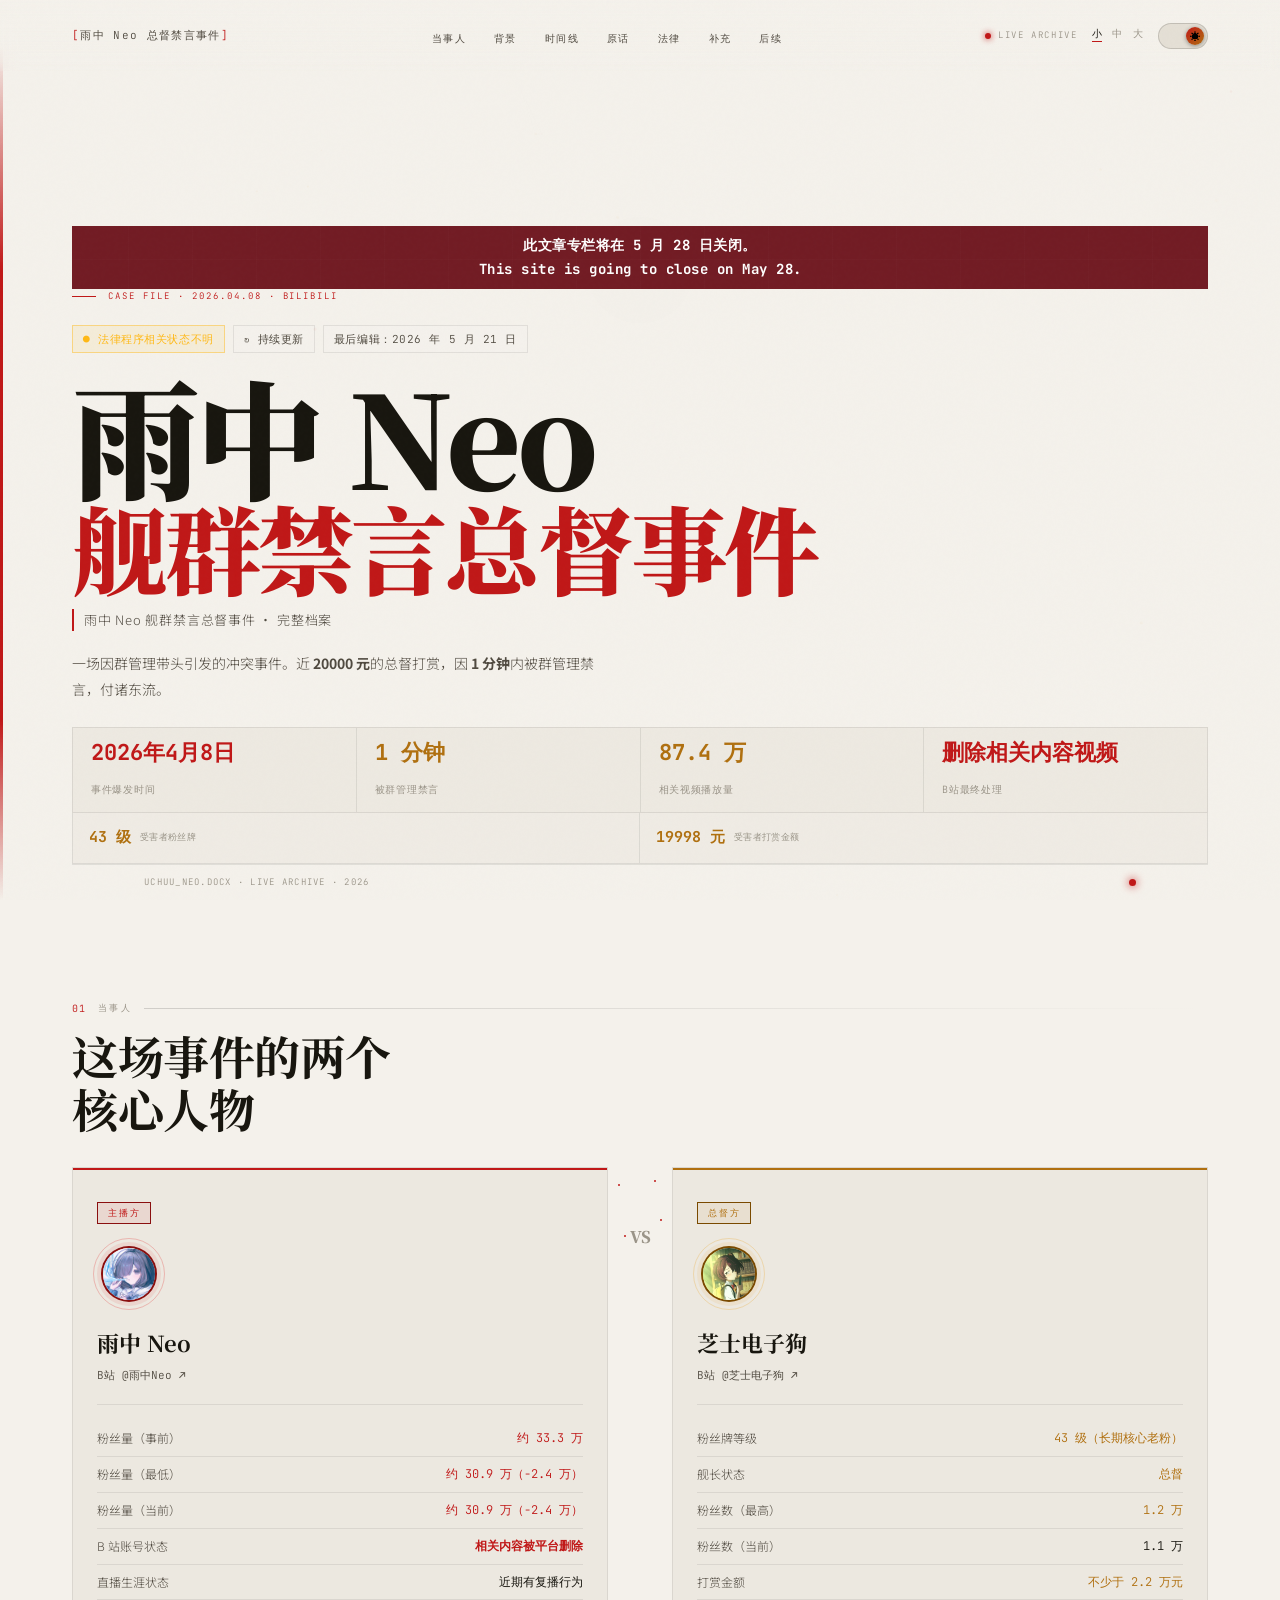
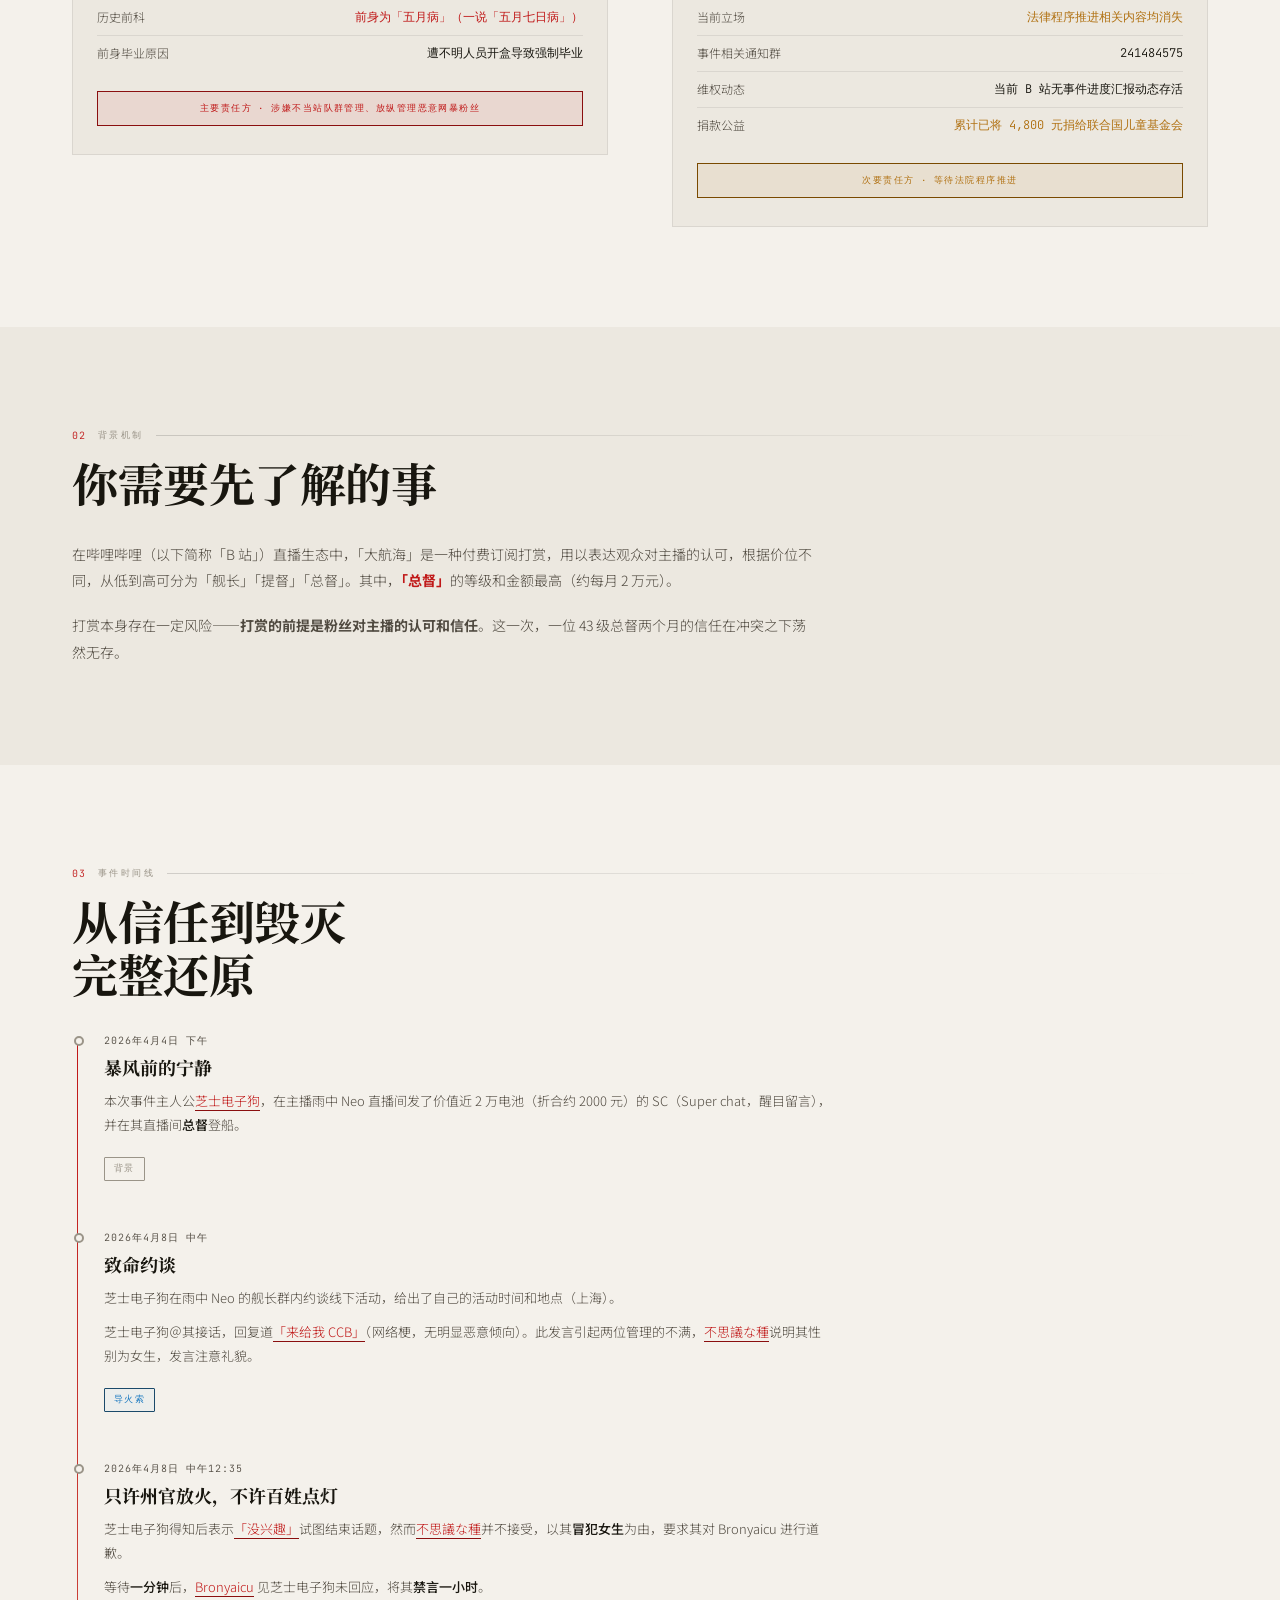
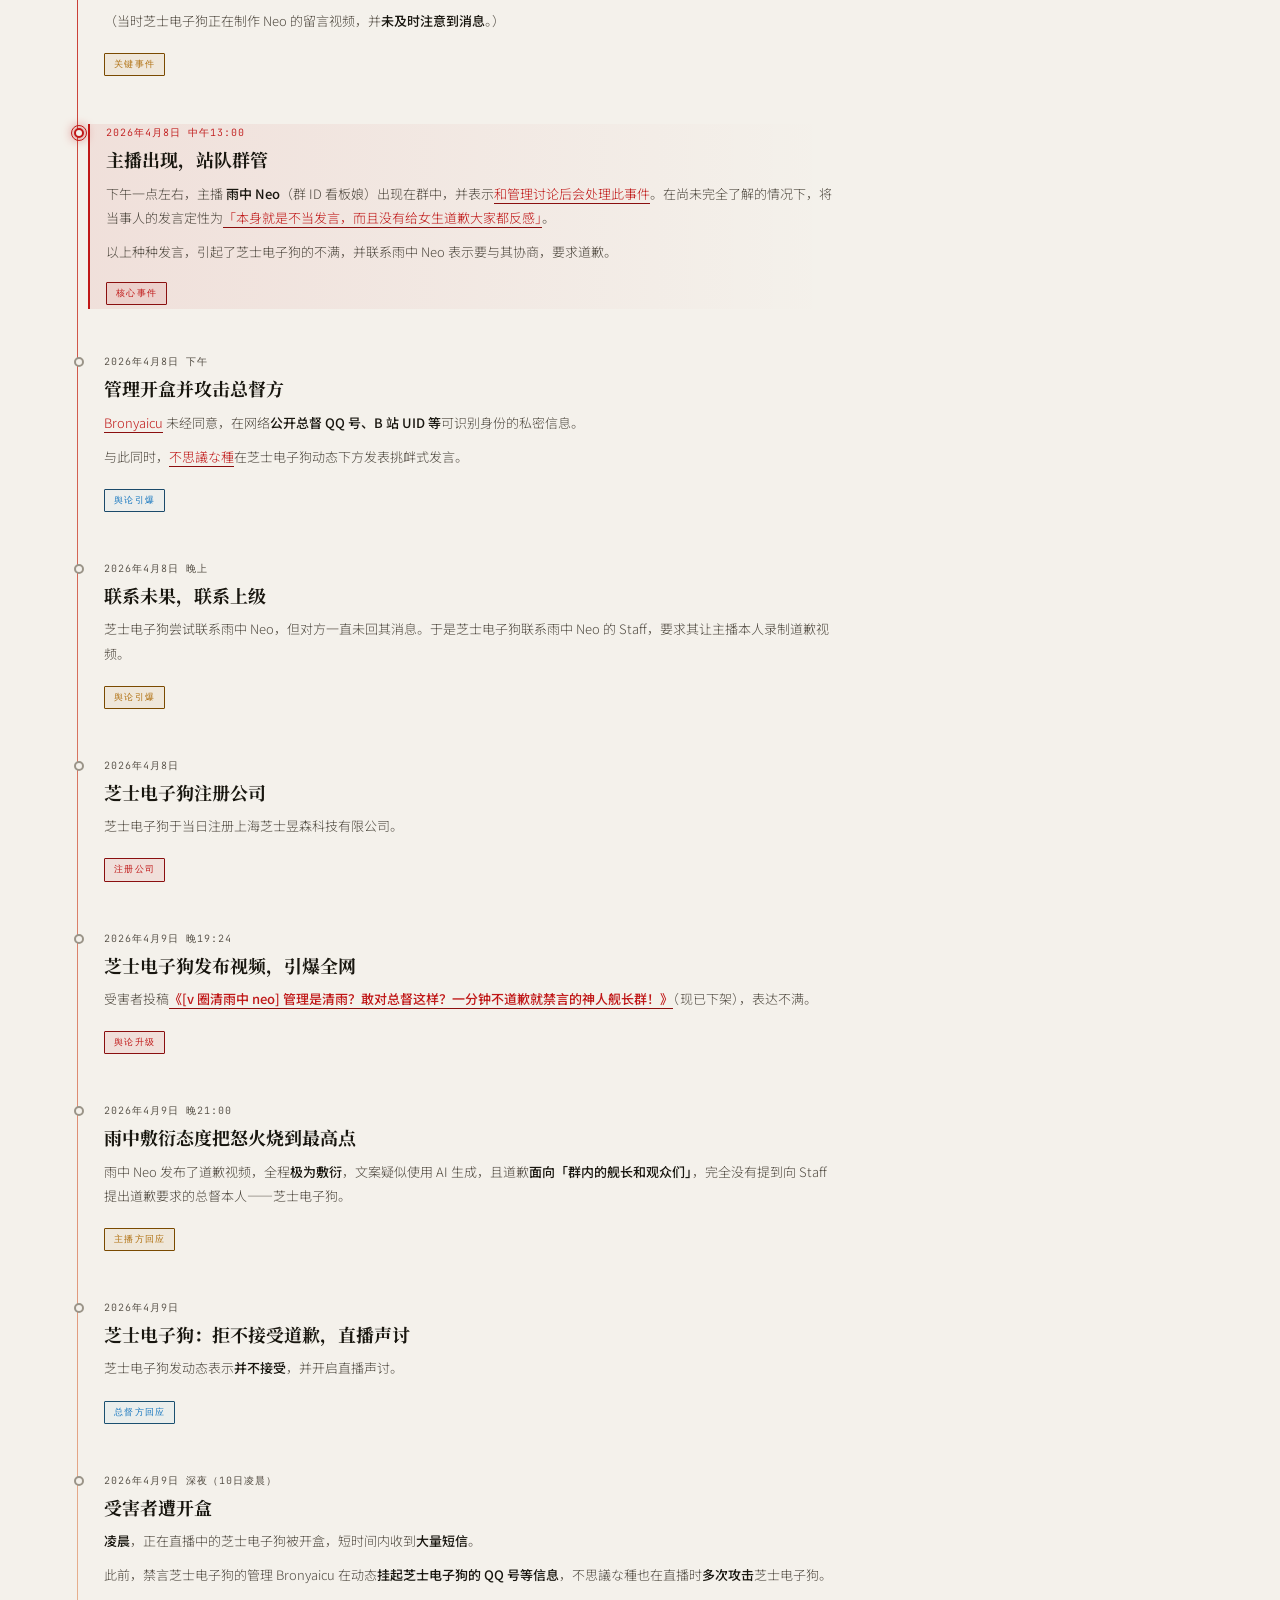
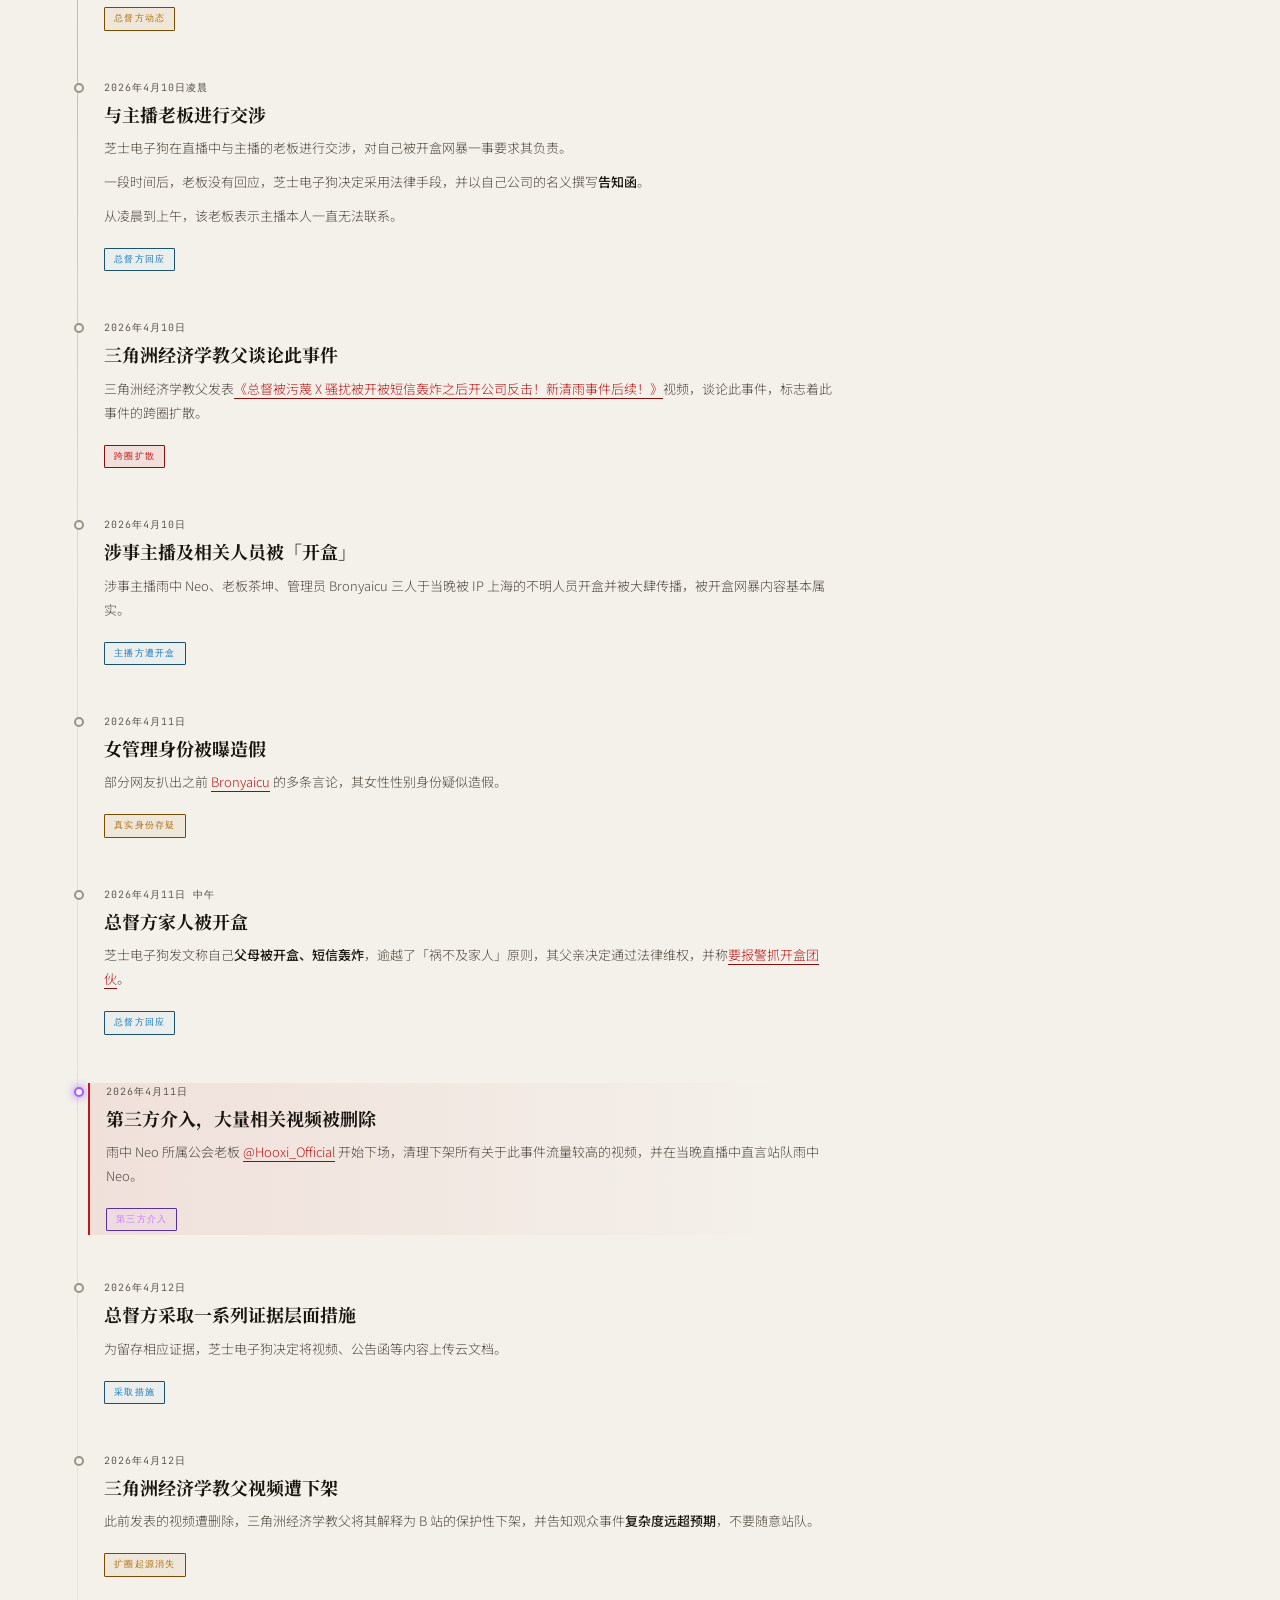
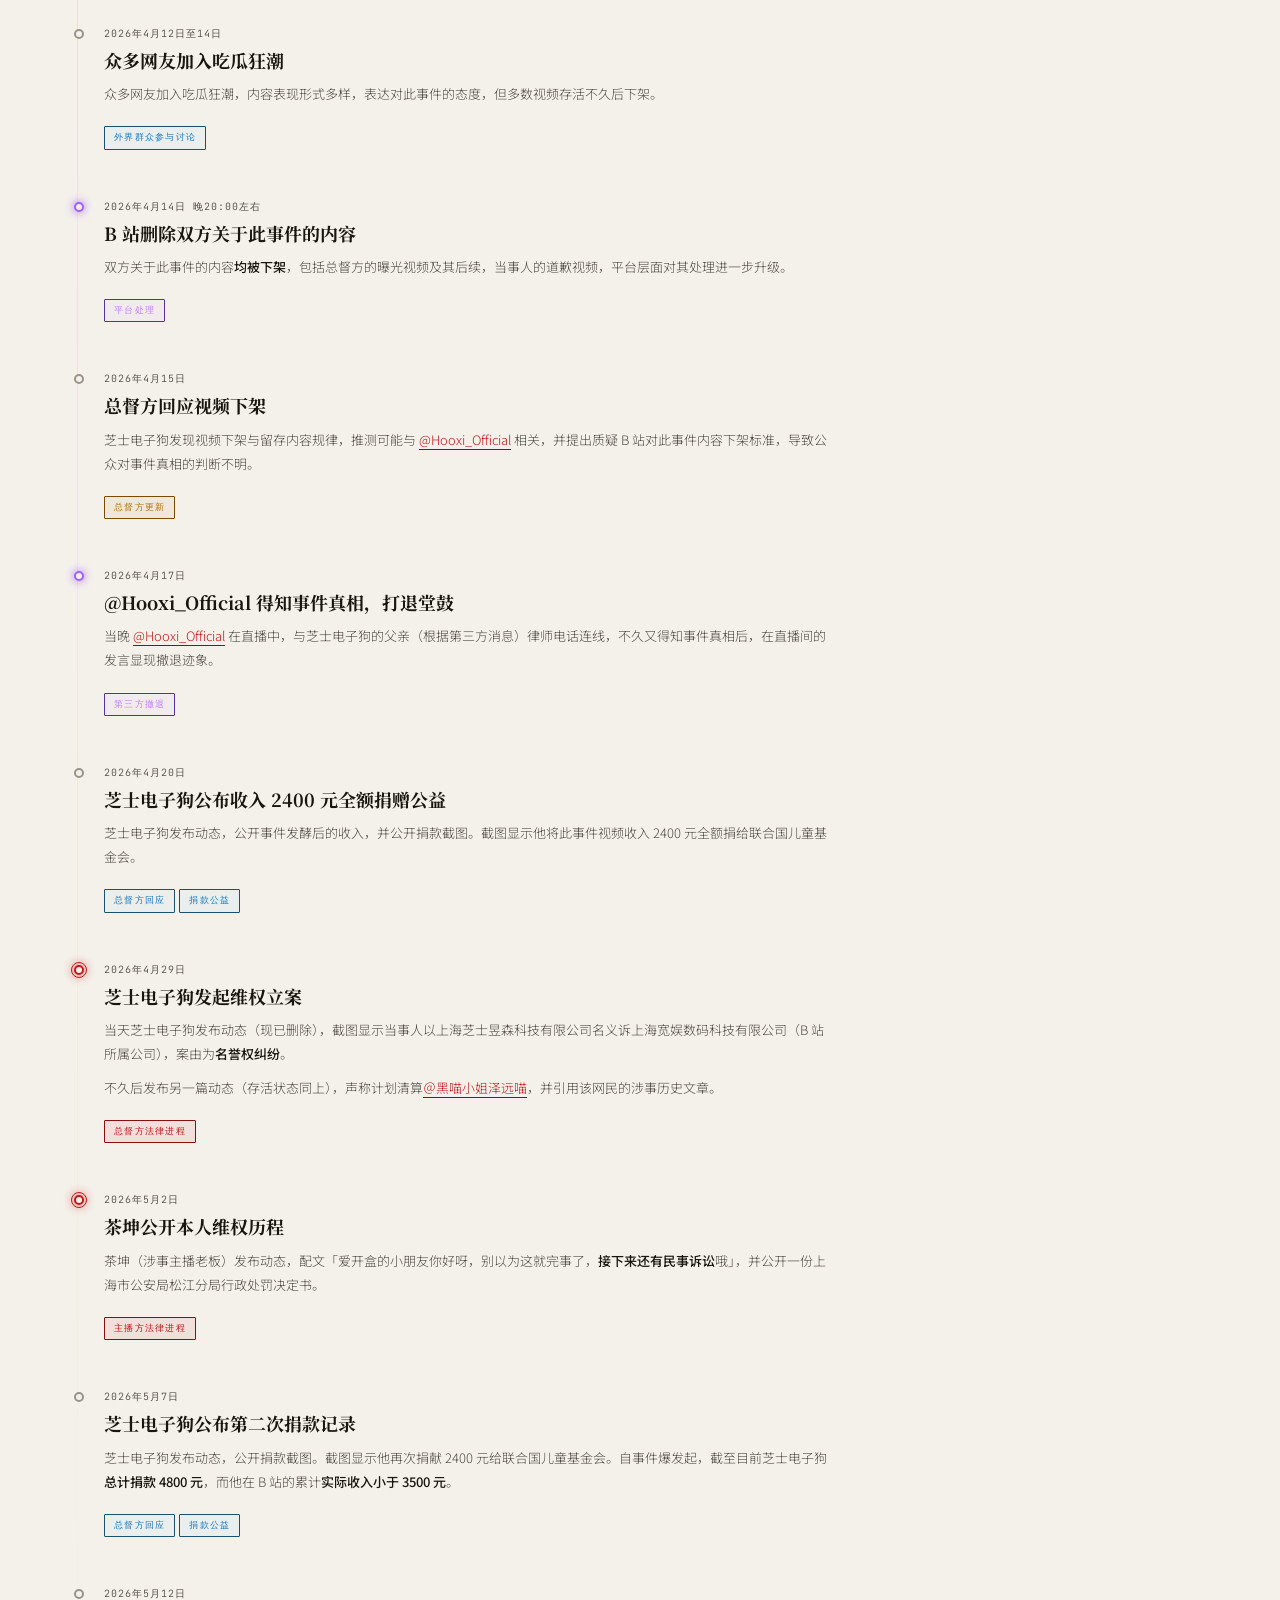
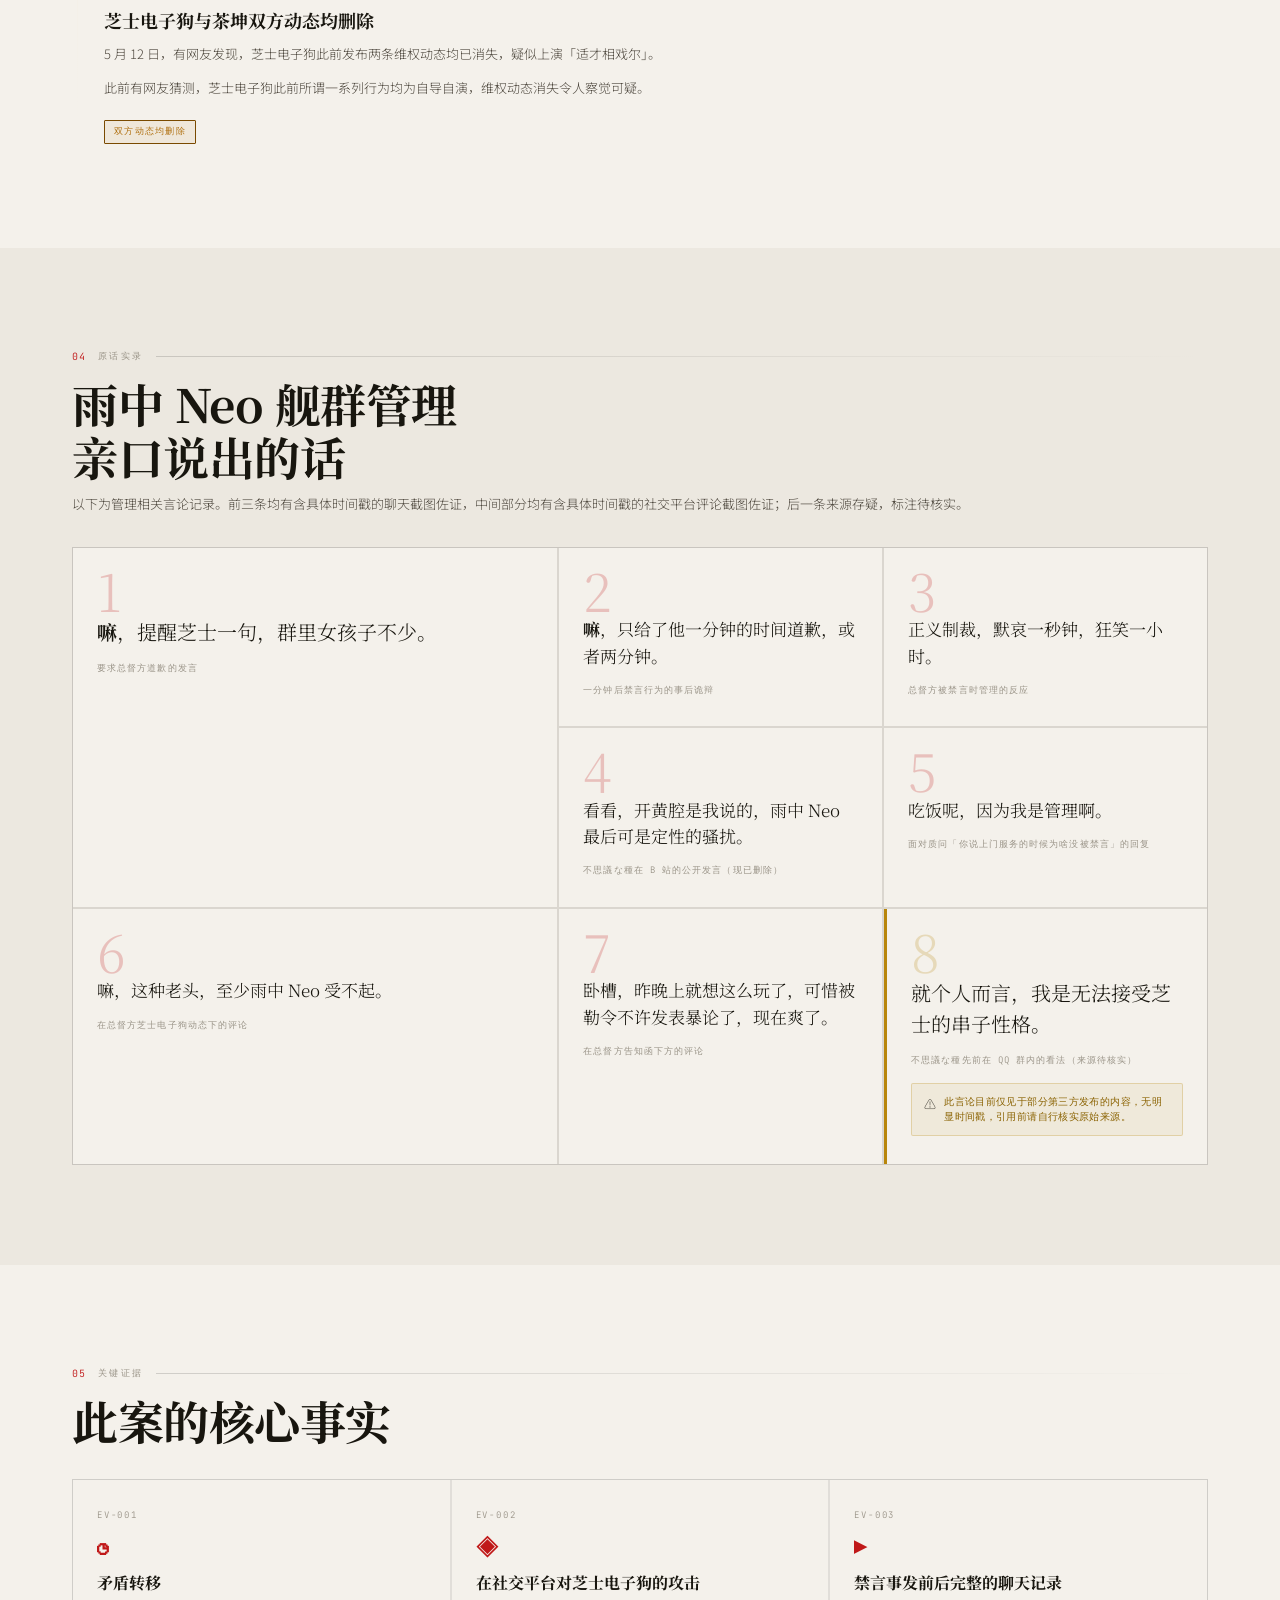
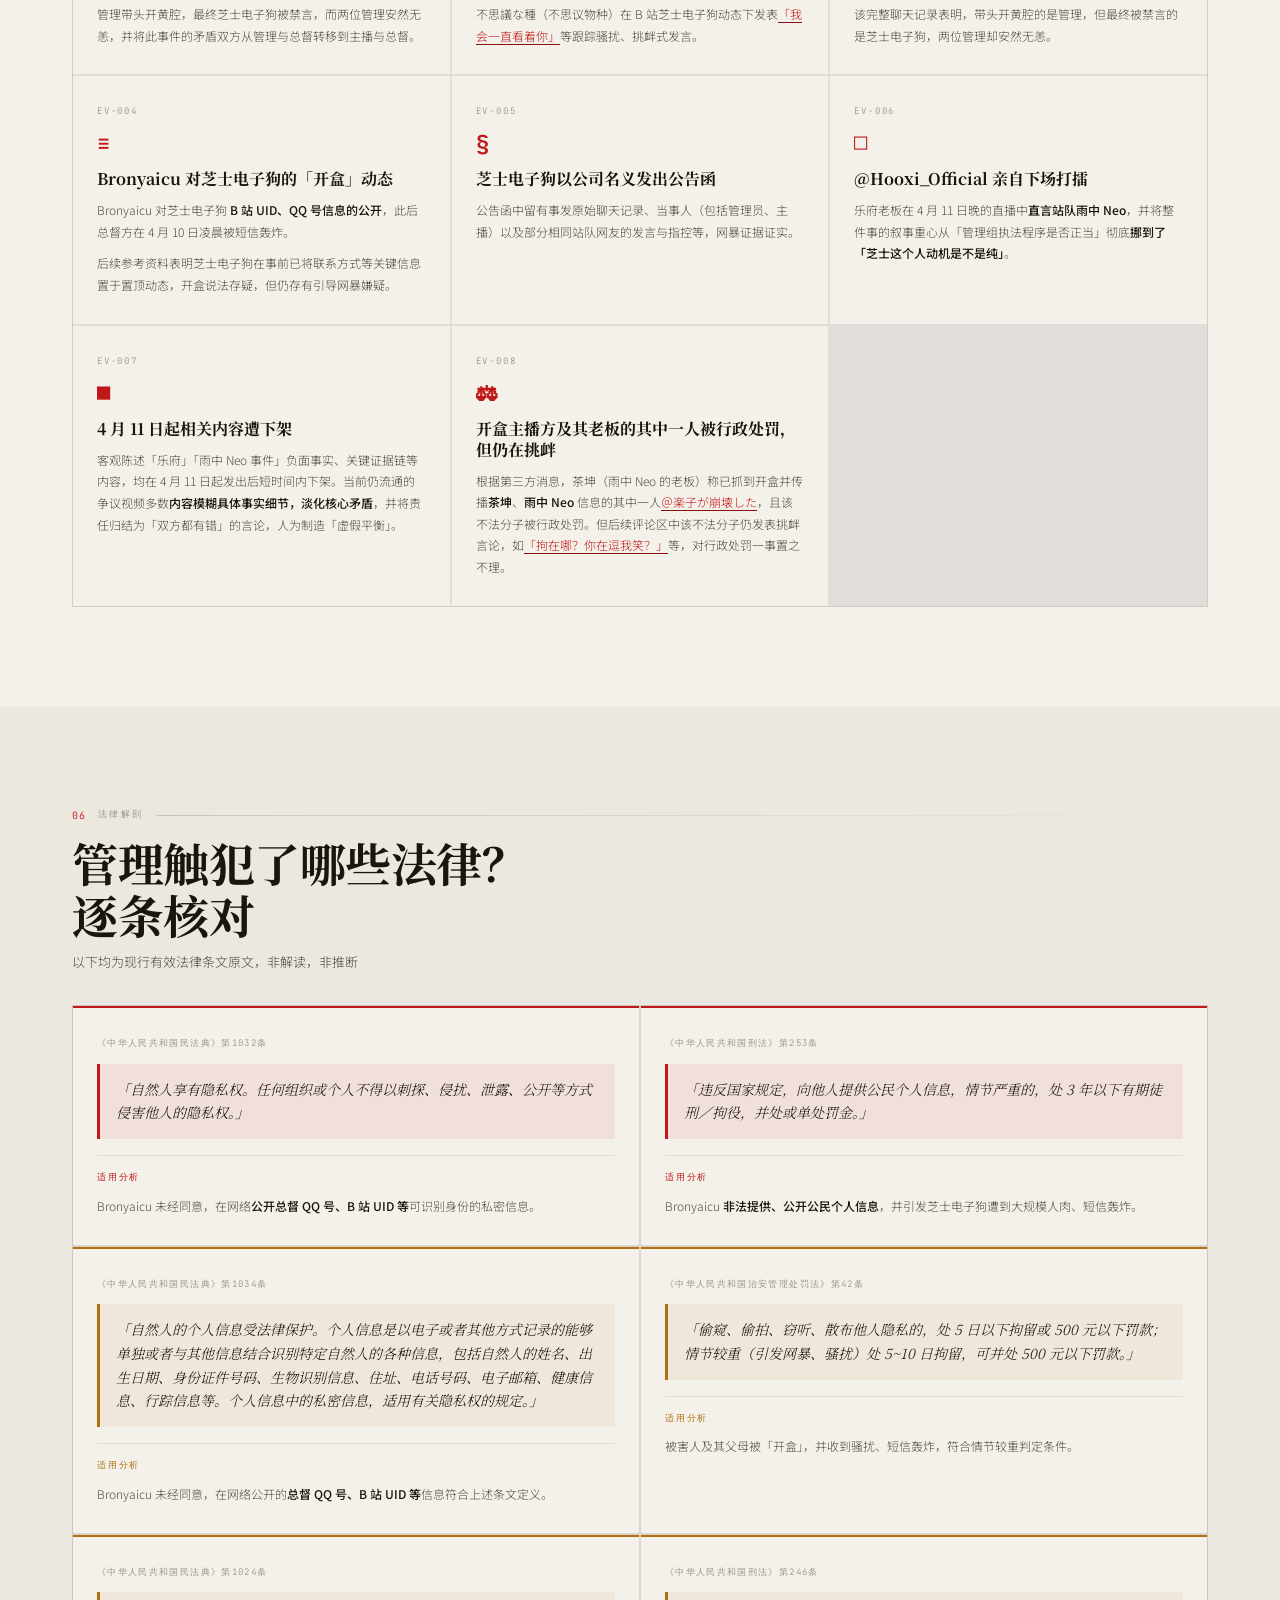
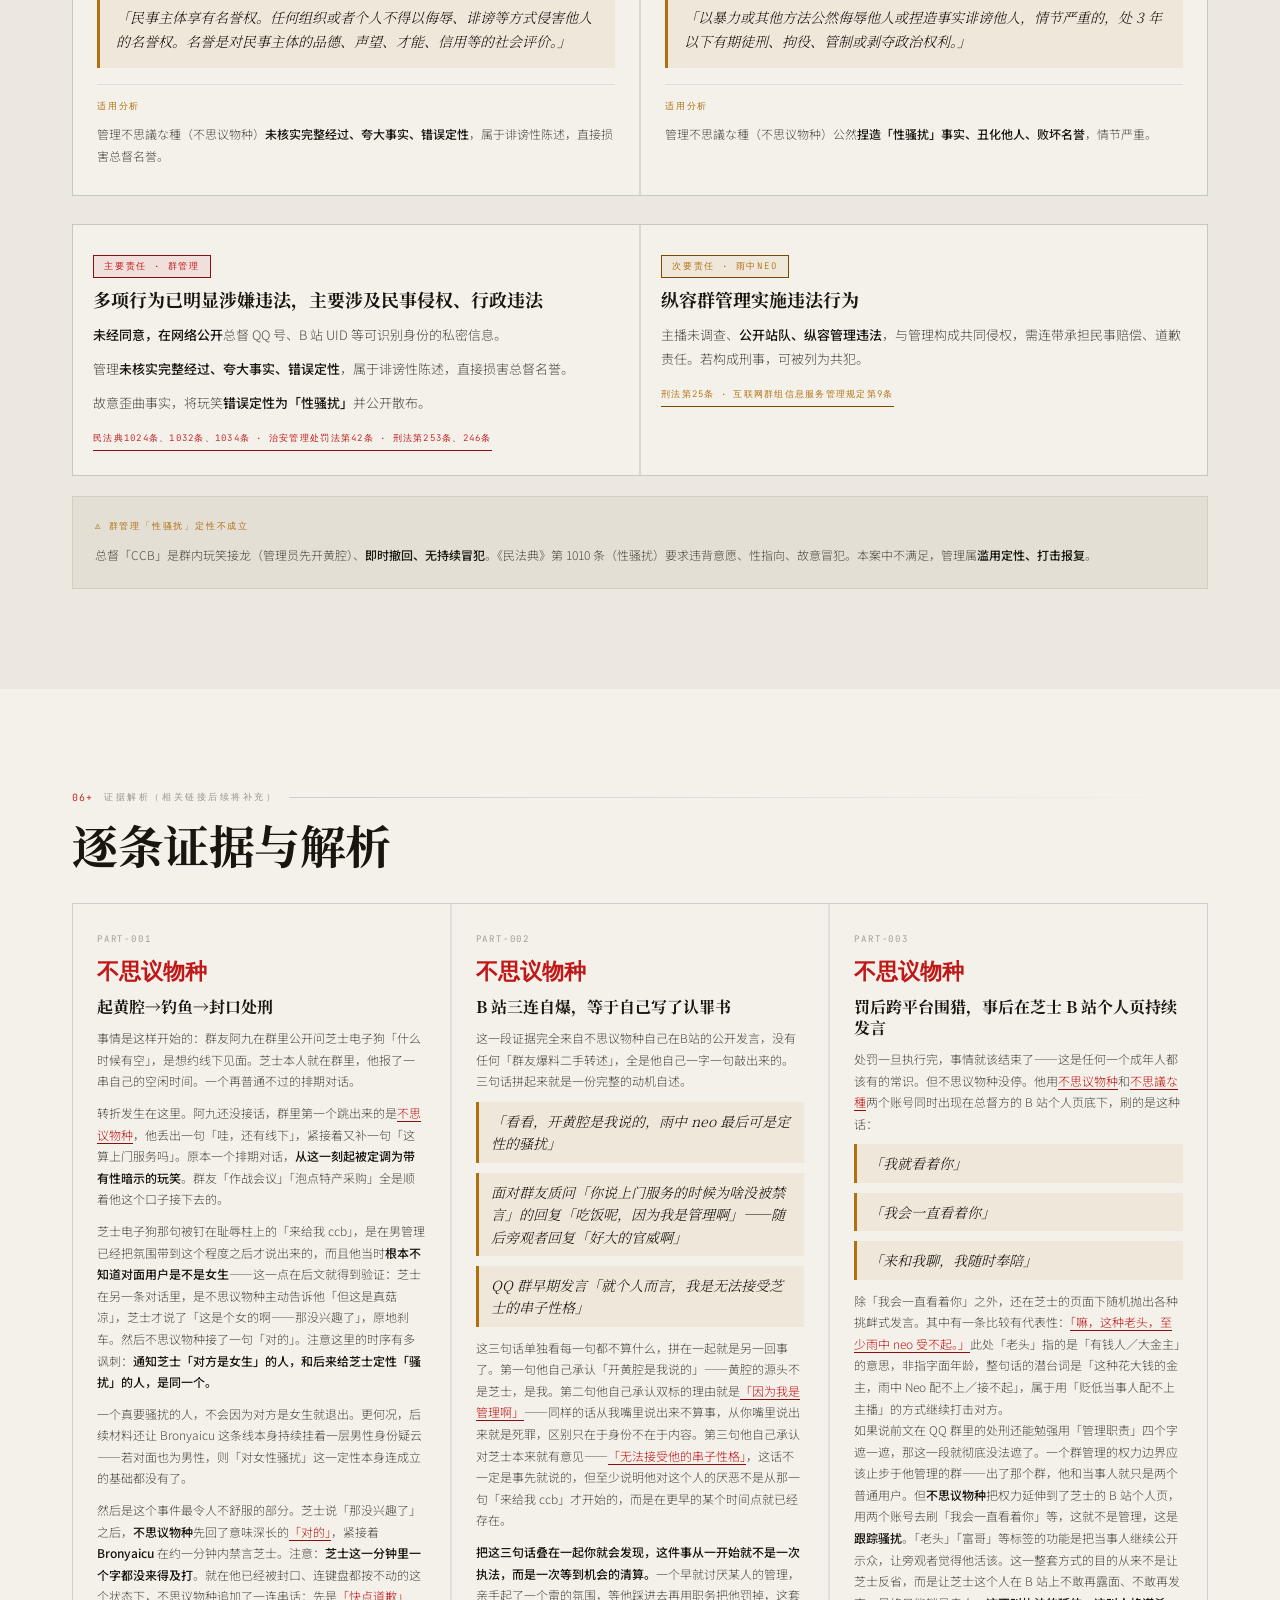
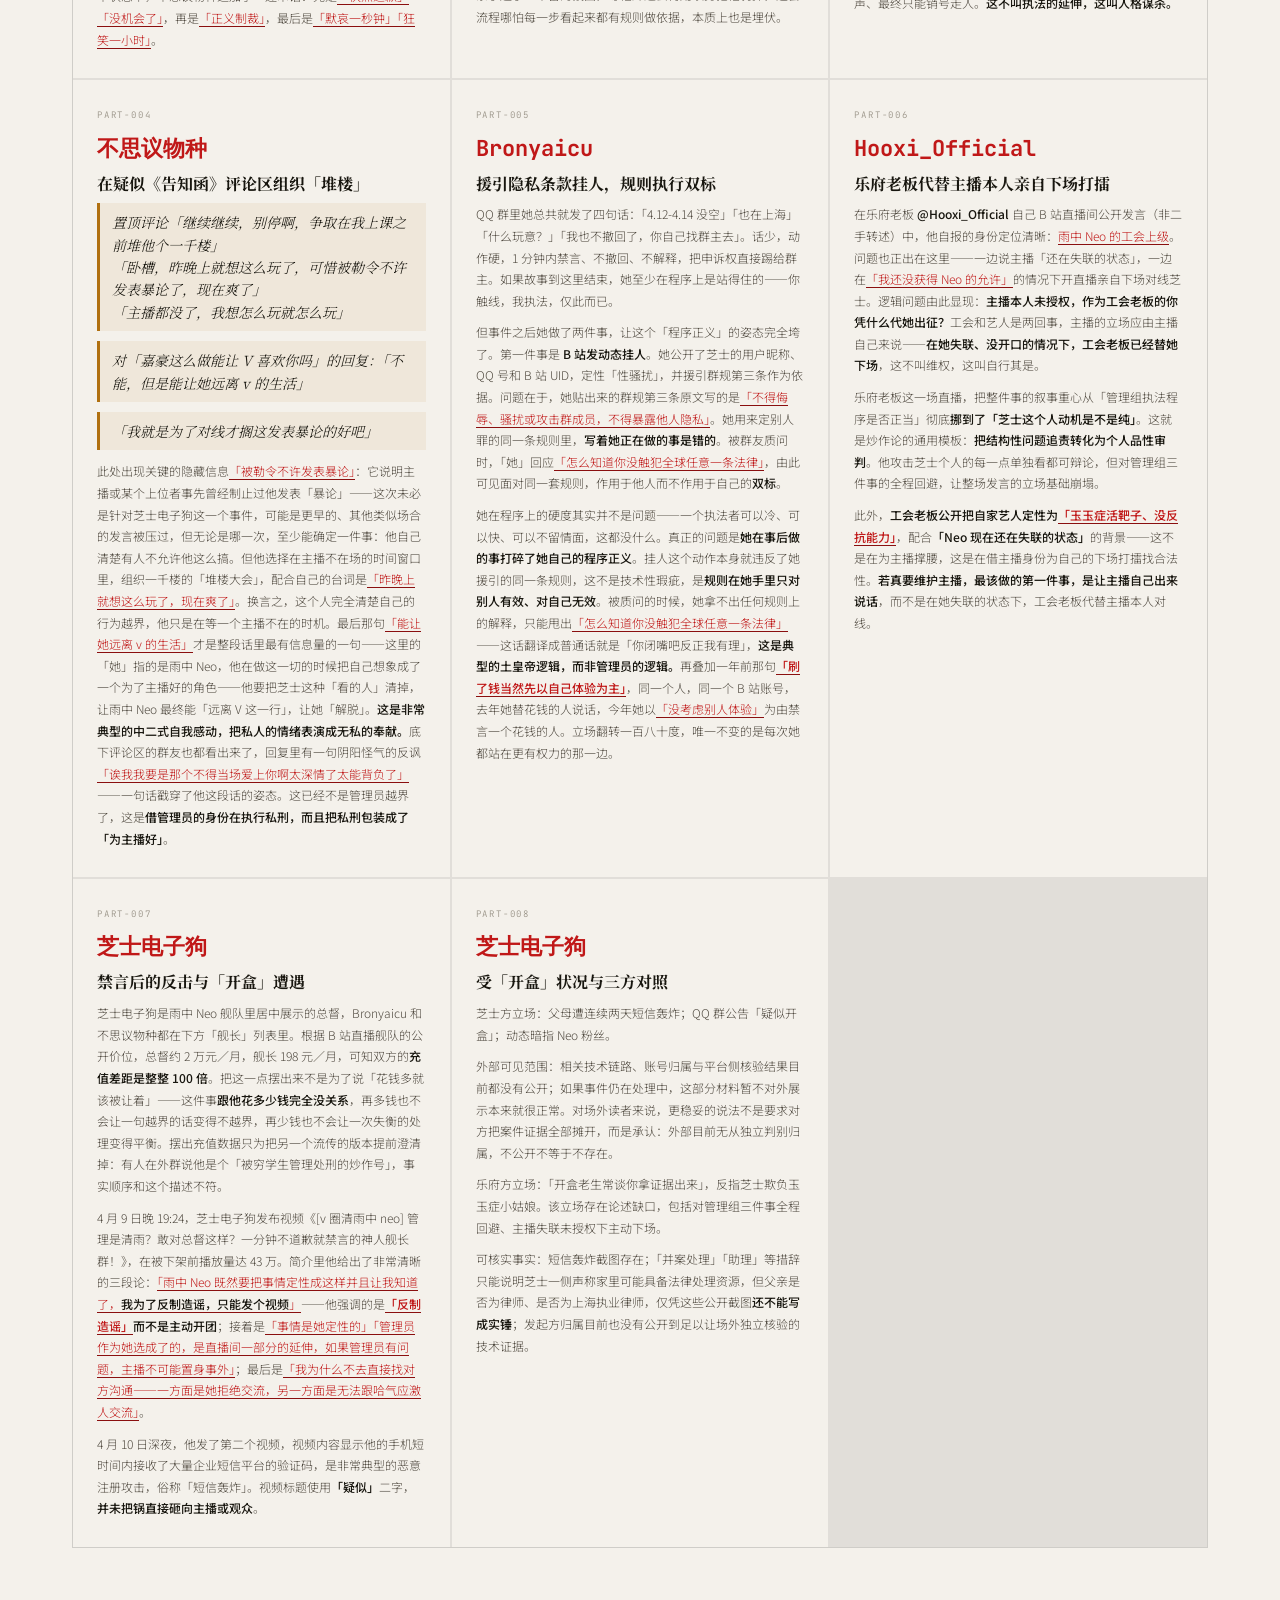
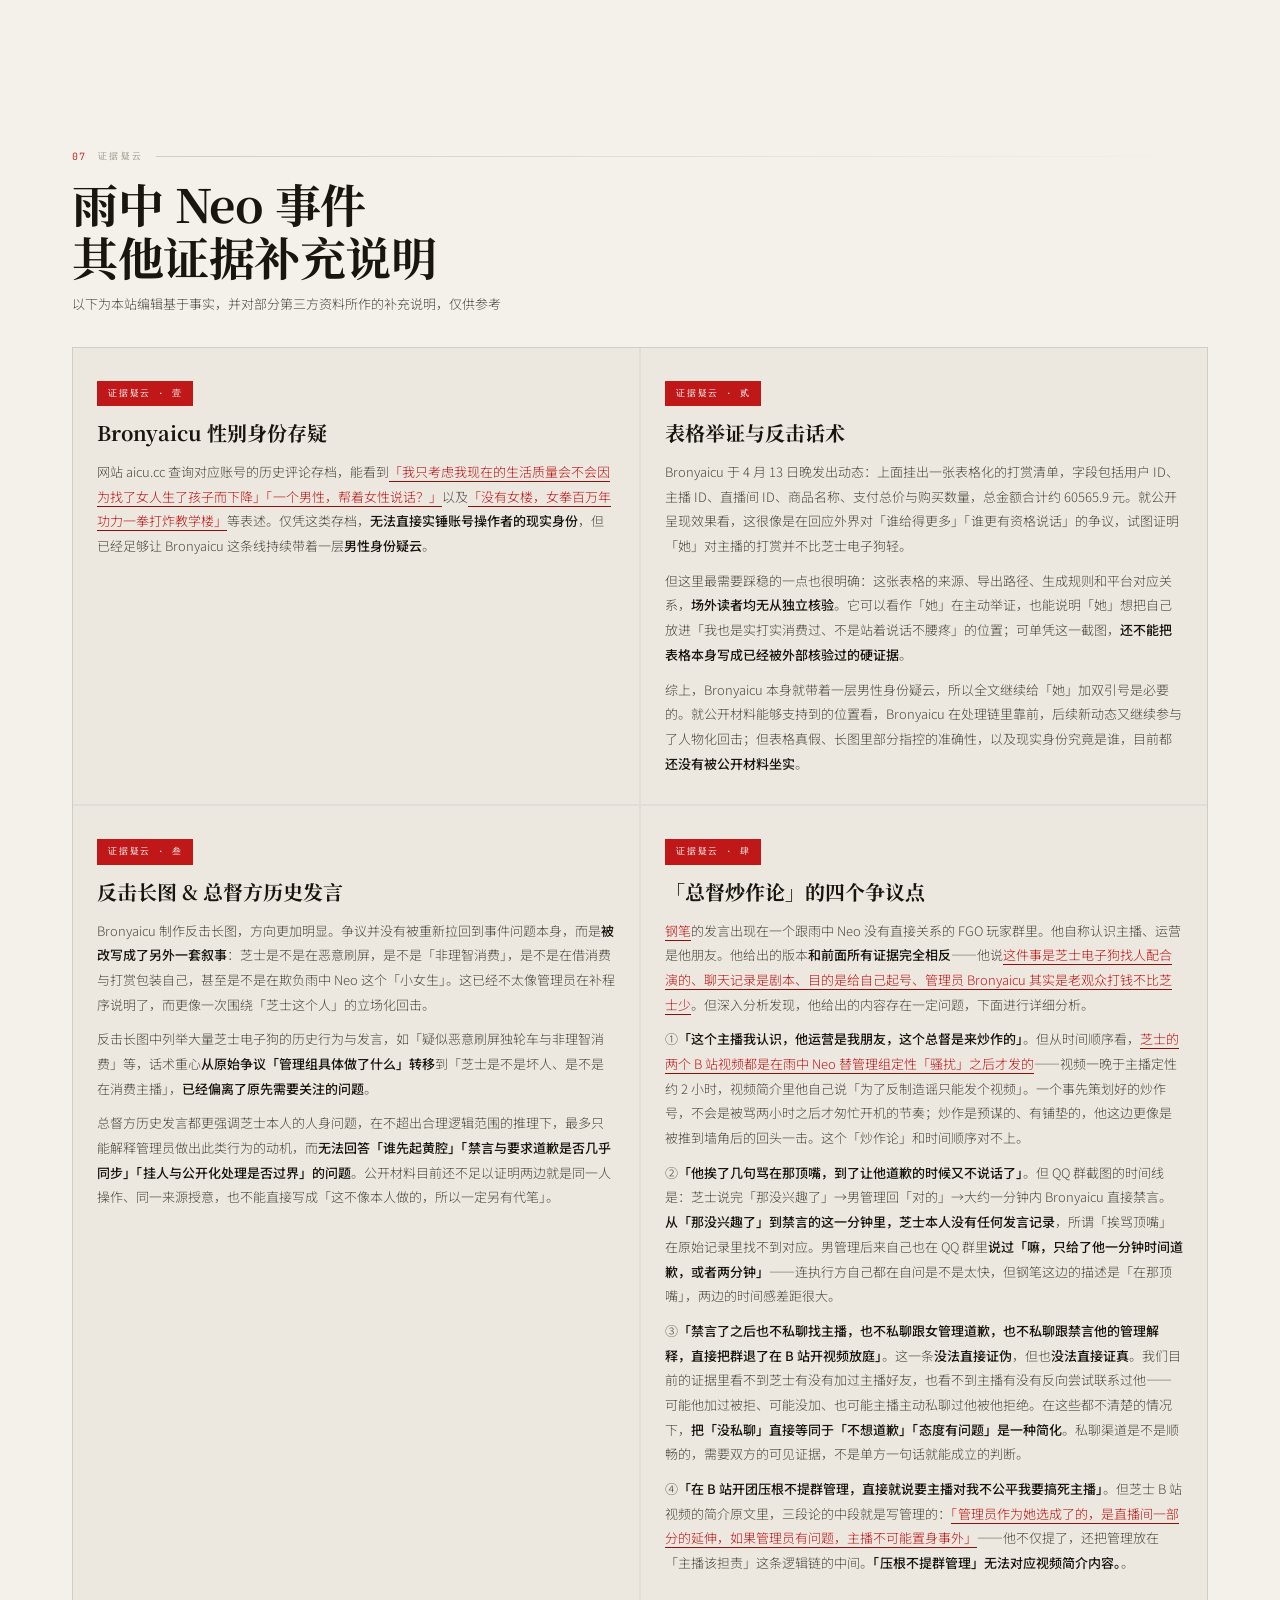
==== commit 7357195a: "Update on May 25. Ready to archive." ====
--- a/index.html
+++ b/index.html
@@ -16,6 +16,7 @@
 <link rel="stylesheet" href="css/sections.css">
 <link rel="stylesheet" href="css/animations.css">
 <link rel="stylesheet" href="css/responsive.css">
+<link rel="stylesheet" href="css/banner.css">
 </head>
 <body>
 
@@ -65,6 +66,10 @@
 
 <!-- ══ HERO ══ -->
 <section class="hero" id="top">
+  <div class="archive-banner">
+        <p><strong>此文章专栏将在 5 月 28 日关闭。</strong></p>
+        <p><strong>This site is going to close on May 28. </strong></p>
+    </div>
   <div class="hero__grid"></div>
   <div class="hero__bar"></div>
 
@@ -72,7 +77,6 @@
     <span class="hero__eye-line"></span>
     <span class="hero__eye-text">CASE FILE · 2026.04.08 · BILIBILI</span>
   </div>
-
   <div class="hero__badges ru" style="display:flex;gap:8px;flex-wrap:wrap;margin-bottom:18px" data-d="0">
     <!-- <span style="padding:4px 10px;background:var(--c-red-a);border:1px solid var(--c-red);color:var(--c-red);font-family:var(--f-mono);font-size:calc(11px * var(--fs-mul));letter-spacing:.05em">● 名誉权纠纷立案已发起</span> -->
     <!-- <span style="padding:4px 10px;background:rgba(255,180,0,.08);border:1px solid rgba(255,180,0,.4);color:rgba(255,180,0,.9);font-family:var(--f-mono);font-size:calc(11px * var(--fs-mul));letter-spacing:.05em">⚖ 等待法律程序推进</span> -->
@@ -83,8 +87,8 @@
 
   <div class="hero__title-block">
     <span class="hero__name ru" data-d="1"><span class="glitch" data-t="雨中Neo">雨中 Neo</span></span>
-    <span class="hero__event ru" data-d="2">舰群禁言开盒总督事件</span>
-    <span class="hero__sub ru" data-d="3">雨中 Neo 舰群禁言开盒总督事件 · 完整档案</span>
+    <span class="hero__event ru" data-d="2">舰群禁言总督事件</span>
+    <span class="hero__sub ru" data-d="3">雨中 Neo 舰群禁言总督事件 · 完整档案</span>
   </div>
 
   <p class="hero__desc ru" data-d="4">
@@ -122,7 +126,7 @@
 
     <div class="char char--villain rl">
       <div class="char__glow"></div>
-      <span class="badge badge--red" style="margin-bottom:18px">涉事方</span>
+      <span class="badge badge--red" style="margin-bottom:18px">主播方</span>
       <div class="char__av villain-avatar">
         <div class="char__av-ring"></div>
         <img src="1.jpg" alt="雨中 Neo"
@@ -137,7 +141,7 @@
         <li><span class="ck">粉丝量（最低）</span><span class="cv cv--r">约 30.9 万（-2.4 万）</span></li>
         <li><span class="ck">粉丝量（当前）</span><span class="cv cv--r">约 30.9 万（-2.4 万）</span></li>
         <li><span class="ck">B 站账号状态</span><span class="cv cv--r"><strong>相关内容被平台删除</strong></span></li>
-        <li><span class="ck">直播生涯状态</span><span class="cv">近期有复播行为（根据第三方）</span></li>
+        <li><span class="ck">直播生涯状态</span><span class="cv">近期有复播行为</span></li>
         <li><span class="ck">历史前科</span><span class="cv cv--r">前身为「五月病」（一说「五月七日病」）</span></li>
         <li><span class="ck">前身毕业原因</span><span class="cv">遭不明人员开盒导致强制毕业</span></li>
       </ul>
@@ -154,7 +158,7 @@
 
     <div class="char char--victim rr">
       <div class="char__glow"></div>
-      <span class="badge badge--amber" style="margin-bottom:18px">受害方</span>
+      <span class="badge badge--amber" style="margin-bottom:18px">总督方</span>
       <div class="char__av victim-avatar">
         <div class="char__av-ring"></div>
         <img src="2.jpg" alt="芝士电子狗"
@@ -195,7 +199,7 @@
       <p style="font-size:calc(14px * var(--fs-mul));color:var(--c-dim);line-height:1.9;margin-bottom:18px">
         在哔哩哔哩（以下简称「B 站」）直播生态中，「大航海」是一种付费订阅打赏，用以表达观众对主播的认可，根据价位不同，从低到高可分为「舰长」「提督」「总督」。其中，<strong style="color:var(--c-red)">「总督」</strong>的等级和金额最高（约每月 2 万元）。
       <p style="font-size:calc(14px * var(--fs-mul));color:var(--c-dim);line-height:1.9">
-        打赏本身存在一定风险——<strong>打赏的前提是粉丝对主播的认可和信任</strong>。这一次，一位 43 级总督长达多年的信任在冲突之下荡然无存。
+        打赏本身存在一定风险——<strong>打赏的前提是粉丝对主播的认可和信任</strong>。这一次，一位 43 级总督两个月的信任在冲突之下荡然无存。
       </p>
     </div>
 
@@ -262,7 +266,7 @@
       <div class="tl__node"></div>
       <div class="tl__content">
         <div class="tl__time">2026年4月8日 下午</div>
-        <h3 class="tl__h">管理开盒并攻击受害方</h3>
+        <h3 class="tl__h">管理开盒并攻击总督方</h3>
         <p class="tl__body"><em>Bronyaicu</em> 未经同意，在网络<strong>公开总督 QQ 号、B 站 UID 等</strong>可识别身份的私密信息。</p>
         <p class="tl__body" style="margin-top:10px">与此同时，<em>不思議な種</em>在芝士电子狗动态下方发表挑衅式发言。</p>
         <span class="tl__tag tag--key">舆论引爆</span>
@@ -315,7 +319,7 @@
         <div class="tl__time">2026年4月9日</div>
         <h3 class="tl__h">芝士电子狗：拒不接受道歉，直播声讨</h3>
         <p class="tl__body">芝士电子狗发动态表示<strong>并不接受</strong>，并开启直播声讨。</p>
-        <span class="tl__tag tag--law">受害方回应</span>
+        <span class="tl__tag tag--law">总督方回应</span>
       </div>
     </div>
 
@@ -326,7 +330,7 @@
         <h3 class="tl__h">受害者遭开盒</h3>
         <p class="tl__body"><strong>凌晨</strong>，正在直播中的芝士电子狗被开盒，短时间内收到<strong>大量短信</strong>。</p>
         <p class="tl__body" style="margin-top:10px">此前，禁言芝士电子狗的管理 Bronyaicu 在动态<strong>挂起芝士电子狗的 QQ 号等信息</strong>，不思議な種也在直播时<strong>多次攻击</strong>芝士电子狗。</p>
-        <span class="tl__tag tag--ev">受害方动态</span>
+        <span class="tl__tag tag--ev">总督方动态</span>
       </div>
     </div>
 
@@ -338,7 +342,7 @@
         <p class="tl__body">芝士电子狗在直播中与主播的老板进行交涉，对自己被开盒网暴一事要求其负责。</p>
         <p class="tl__body" style="margin-top:10px">一段时间后，老板没有回应，芝士电子狗决定采用法律手段，并以自己公司的名义撰写<strong>告知函</strong>。</p>
         <p class="tl__body" style="margin-top:10px">从凌晨到上午，该老板表示主播本人一直无法联系。</p>
-        <span class="tl__tag tag--law">受害方回应</span>
+        <span class="tl__tag tag--law">总督方回应</span>
       </div>
     </div>
 
@@ -376,9 +380,9 @@
       <div class="tl__node"></div>
       <div class="tl__content">
         <div class="tl__time">2026年4月11日 中午</div>
-        <h3 class="tl__h">受害方家人被开盒</h3>
+        <h3 class="tl__h">总督方家人被开盒</h3>
         <p class="tl__body">芝士电子狗发文称自己<strong>父母被开盒、短信轰炸</strong>，逾越了「祸不及家人」原则，其父亲决定通过法律维权，并称<em>要报警抓开盒团伙</em>。</p>
-        <span class="tl__tag tag--law">受害方回应</span>
+        <span class="tl__tag tag--law">总督方回应</span>
       </div>
     </div>
 
@@ -396,7 +400,7 @@
       <div class="tl__node"></div>
       <div class="tl__content">
         <div class="tl__time">2026年4月12日</div>
-        <h3 class="tl__h">受害方采取一系列证据层面措施</h3>
+        <h3 class="tl__h">总督方采取一系列证据层面措施</h3>
         <p class="tl__body">为留存相应证据，芝士电子狗决定将视频、公告函等内容上传云文档。</p>
         <span class="tl__tag tag--law">采取措施</span>
       </div>
@@ -427,7 +431,7 @@
       <div class="tl__content">
         <div class="tl__time">2026年4月14日 晚20:00左右</div>
         <h3 class="tl__h">B 站删除双方关于此事件的内容</h3>
-        <p class="tl__body">双方关于此事件的内容<strong>均被下架</strong>，包括受害方的曝光视频及其后续，当事人的道歉视频，平台层面对其处理进一步升级。</p>
+        <p class="tl__body">双方关于此事件的内容<strong>均被下架</strong>，包括总督方的曝光视频及其后续，当事人的道歉视频，平台层面对其处理进一步升级。</p>
         <span class="tl__tag tag--ban">平台处理</span>
       </div>
     </div>
@@ -436,9 +440,9 @@
       <div class="tl__node"></div>
       <div class="tl__content">
         <div class="tl__time">2026年4月15日</div>
-        <h3 class="tl__h">受害方回应视频下架</h3>
+        <h3 class="tl__h">总督方回应视频下架</h3>
         <p class="tl__body">芝士电子狗发现视频下架与留存内容规律，推测可能与 <em>@Hooxi_Official</em> 相关，并提出质疑 B 站对此事件内容下架标准，导致公众对事件真相的判断不明。</p>
-        <span class="tl__tag tag--ev">受害方更新</span>
+        <span class="tl__tag tag--ev">总督方更新</span>
       </div>
     </div>
 
@@ -458,7 +462,7 @@
         <div class="tl__time">2026年4月20日</div>
         <h3 class="tl__h">芝士电子狗公布收入 2400 元全额捐赠公益</h3>
         <p class="tl__body">芝士电子狗发布动态，公开事件发酵后的收入，并公开捐款截图。截图显示他将此事件视频收入 2400 元全额捐给联合国儿童基金会。</p>
-        <span class="tl__tag tag--law">受害方回应</span>
+        <span class="tl__tag tag--law">总督方回应</span>
         <span class="tl__tag tag--law">捐款公益</span>
       </div>
     </div>
@@ -470,7 +474,7 @@
         <h3 class="tl__h">芝士电子狗发起维权立案</h3>
         <p class="tl__body">当天芝士电子狗发布动态（现已删除），截图显示当事人以上海芝士昱森科技有限公司名义诉上海宽娱数码科技有限公司（B 站所属公司），案由为<strong>名誉权纠纷</strong>。</p>
         <p class="tl__body">不久后发布另一篇动态（存活状态同上），声称计划清算<em>＠黑喵小姐泽远喵</em>，并引用该网民的涉事历史文章。</p>
-        <span class="tl__tag tag--hot">受害方法律进程</span>
+        <span class="tl__tag tag--hot">总督方法律进程</span>
       </div>
     </div>
 
@@ -490,7 +494,7 @@
         <div class="tl__time">2026年5月7日</div>
         <h3 class="tl__h">芝士电子狗公布第二次捐款记录</h3>
         <p class="tl__body">芝士电子狗发布动态，公开捐款截图。截图显示他再次捐献 2400 元给联合国儿童基金会。自事件爆发起，截至目前芝士电子狗<strong>总计捐款 4800 元</strong>，而他在 B 站的累计<strong>实际收入小于 3500 元</strong>。</p>
-        <span class="tl__tag tag--law">受害方回应</span>
+        <span class="tl__tag tag--law">总督方回应</span>
         <span class="tl__tag tag--law">捐款公益</span>
       </div>
     </div>
@@ -524,7 +528,7 @@
     <div class="q q--lg">
       <span class="q__mark">1</span>
       <div class="q__text"><strong>嘛</strong>，提醒芝士一句，群里女孩子不少。</div>
-      <div class="q__ctx">要求受害方道歉的发言</div>
+      <div class="q__ctx">要求总督方道歉的发言</div>
     </div>
     <div class="q">
       <span class="q__mark">2</span>
@@ -534,7 +538,7 @@
     <div class="q">
       <span class="q__mark">3</span>
       <div class="q__text">正义制裁，默哀一秒钟，狂笑一小时。</div>
-      <div class="q__ctx">受害方被禁言时管理的反应</div>
+      <div class="q__ctx">总督方被禁言时管理的反应</div>
     </div>
     <div class="q">
       <span class="q__mark">4</span>
@@ -549,12 +553,12 @@
     <div class="q">
       <span class="q__mark">6</span>
       <div class="q__text">嘛，这种老头，至少雨中 Neo 受不起。</div>
-      <div class="q__ctx">在受害方<em>芝士电子狗</em>动态下的评论</div>
+      <div class="q__ctx">在总督方<em>芝士电子狗</em>动态下的评论</div>
     </div>
     <div class="q">
       <span class="q__mark">7</span>
       <div class="q__text">卧槽，昨晚上就想这么玩了，可惜被勒令不许发表暴论了，现在爽了。</div>
-      <div class="q__ctx">在受害方告知函下方的评论</div>
+      <div class="q__ctx">在总督方告知函下方的评论</div>
     </div>
 
     <div class="q q--lg q--unverified">
@@ -601,7 +605,7 @@
       <div class="ev__num">EV-004</div>
       <span class="ev__icon">≡</span>
       <h3 class="ev__h">Bronyaicu 对芝士电子狗的「开盒」动态</h3>
-      <p class="ev__body">Bronyaicu 对芝士电子狗 <strong>B 站 UID、QQ 号信息的公开</strong>，此后受害方在 4 月 10 日凌晨被短信轰炸。</p>
+      <p class="ev__body">Bronyaicu 对芝士电子狗 <strong>B 站 UID、QQ 号信息的公开</strong>，此后总督方在 4 月 10 日凌晨被短信轰炸。</p>
       <p class="ev__body" style="margin-top: 10px;">后续参考资料表明芝士电子狗在事前已将联系方式等关键信息置于置顶动态，开盒说法存疑，但仍存有引导网暴嫌疑。</p>
     </div>
     <div class="ev">
@@ -753,7 +757,7 @@
       <div class="ev__num">PART-003</div>
       <span class="ev__icon">不思议物种</span>
       <h3 class="ev__h">罚后跨平台围猎，事后在芝士 B 站个人页持续发言</h3>
-      <p class="ev__body" style="margin-bottom:10px">处罚一旦执行完，事情就该结束了——这是任何一个成年人都该有的常识。但不思议物种没停。他用<em>不思议物种</em>和<em>不思議な種</em>两个账号同时出现在受害方的 B 站个人页底下，刷的是这种话：</p>
+      <p class="ev__body" style="margin-bottom:10px">处罚一旦执行完，事情就该结束了——这是任何一个成年人都该有的常识。但不思议物种没停。他用<em>不思议物种</em>和<em>不思議な種</em>两个账号同时出现在总督方的 B 站个人页底下，刷的是这种话：</p>
         <p class="ev__quote">「我就看着你」</p>
         <p class="ev__quote">「我会一直看着你」</p>
         <p class="ev__quote">「来和我聊，我随时奉陪」</p>
@@ -834,10 +838,10 @@
     </div>
     <div class="ed ru" data-d="2">
       <div class="ed__tag">证据疑云 · 叁</div>
-      <h3 class="ed__h">反击长图 & 受害方历史发言</h3>
+      <h3 class="ed__h">反击长图 & 总督方历史发言</h3>
       <p class="ed__body">Bronyaicu 制作反击长图，方向更加明显。争议并没有被重新拉回到事件问题本身，而是<strong>被改写成了另外一套叙事</strong>：芝士是不是在恶意刷屏，是不是「非理智消费」，是不是在借消费与打赏包装自己，甚至是不是在欺负雨中 Neo 这个「小女生」。这已经不太像管理员在补程序说明了，而更像一次围绕「芝士这个人」的立场化回击。</p>
       <p class="ed__body" style="margin-top:10px">反击长图中列举大量芝士电子狗的历史行为与发言，如「疑似恶意刷屏独轮车与非理智消费」等，话术重心<strong>从原始争议「管理组具体做了什么」转移</strong>到「芝士是不是坏人、是不是在消费主播」，<strong>已经偏离了原先需要关注的问题</strong>。</p>
-      <p class="ed__body" style="margin-top:10px">受害方历史发言都更强调芝士本人的人身问题，在不超出合理逻辑范围的推理下，最多只能解释管理员做出此类行为的动机，而<strong>无法回答「谁先起黄腔」「禁言与要求道歉是否几乎同步」「挂人与公开化处理是否过界」的问题</strong>。公开材料目前还不足以证明两边就是同一人操作、同一来源授意，也不能直接写成「这不像本人做的，所以一定另有代笔」。</p>
+      <p class="ed__body" style="margin-top:10px">总督方历史发言都更强调芝士本人的人身问题，在不超出合理逻辑范围的推理下，最多只能解释管理员做出此类行为的动机，而<strong>无法回答「谁先起黄腔」「禁言与要求道歉是否几乎同步」「挂人与公开化处理是否过界」的问题</strong>。公开材料目前还不足以证明两边就是同一人操作、同一来源授意，也不能直接写成「这不像本人做的，所以一定另有代笔」。</p>
     </div>
     <div class="ed ru" data-d="3">
       <div class="ed__tag">证据疑云 · 肆</div>
@@ -909,7 +913,7 @@
     <div class="aft__item"><div class="aft__date">4月10日</div><div class="aft__bar"></div><div class="aft__text">三角洲经济学教父发表《总督被污蔑 X 骚扰被开被短信轰炸之后开公司反击！新清雨事件后续！》视频，谈论此事件，此事件在此刻跨圈扩散。</div></div>
     <div class="aft__item"><div class="aft__date">4月11日</div><div class="aft__bar aft__bar--red"></div><div class="aft__text">雨中 Neo 所属公会老板 <strong>@Hooxi_Official</strong> 开始下场，清理下架所有关于此事件流量较高的视频。</div></div>
     <div class="aft__item"><div class="aft__date">4月12日</div><div class="aft__bar aft__bar--amber"></div><div class="aft__text">雨中 Neo 视频《道歉声明》开始出现<strong>大规模删评</strong>，删除速率一度达到 2 小时超 9000 条评论被删除。</div></div>
-    <div class="aft__item"><div class="aft__date">4月14日</div><div class="aft__bar aft__bar--red"></div><div class="aft__text">双方关于此事件的内容<strong>均被下架</strong>，包括受害方的曝光视频及其后续、当事人的道歉视频等，平台层面对其处理进一步升级。</div></div>
+    <div class="aft__item"><div class="aft__date">4月14日</div><div class="aft__bar aft__bar--red"></div><div class="aft__text">双方关于此事件的内容<strong>均被下架</strong>，包括总督方的曝光视频及其后续、当事人的道歉视频等，平台层面对其处理进一步升级。</div></div>
     <div class="aft__item"><div class="aft__date">4月14日～29日</div><div class="aft__bar"></div><div class="aft__text">截至 4 月 29 日，双方处于舆论战的主战场，涉及事件双方的评论、视频、专栏等仍受到大规模删除和下架。</div></div>
     <div class="aft__item"><div class="aft__date">4月29日</div><div class="aft__bar aft__bar--red"></div><div class="aft__text">芝士电子狗发布动态，准备以上海芝士昱森科技有限公司名义诉上海宽娱数码科技有限公司（B 站所属公司），案由为<strong>名誉权纠纷</strong>，并计划<strong>清算＠黑喵小姐泽远喵</strong>。标志着相关事件的<strong>大规模禁言暂时告一段落</strong>。</div></div>
     <div class="aft__item"><div class="aft__date">5月2日</div><div class="aft__bar aft__bar--amber"></div><div class="aft__text">茶坤发布动态，称主播以及本人的个人隐私受到侵害，正当维护自身权益，民警迅速反应，目前不法分子受到处罚，皆大欢喜。推测可能与此前开盒并传播<em>茶坤</em>、<em>雨中 Neo</em> 信息的其中一人<strong>＠楽子が崩壊した</strong>相关。</div></div>
--- a/css/banner.css
+++ b/css/banner.css
@@ -0,0 +1,9 @@
+.archive-banner {
+    background-color: #721c24; /* 极浅的灰色背景 */
+    color: #FFFFFF;            /* 深灰色文字 */
+    text-align: center;        /* 文本水平居中 */
+    padding: 8px 0;            /* 上下内边距 */
+    font-size: 14px;           /* 字体大小 */
+    font-family: var(--f-mono);
+    letter-spacing: 0.5px;     /* 字间距 */
+}
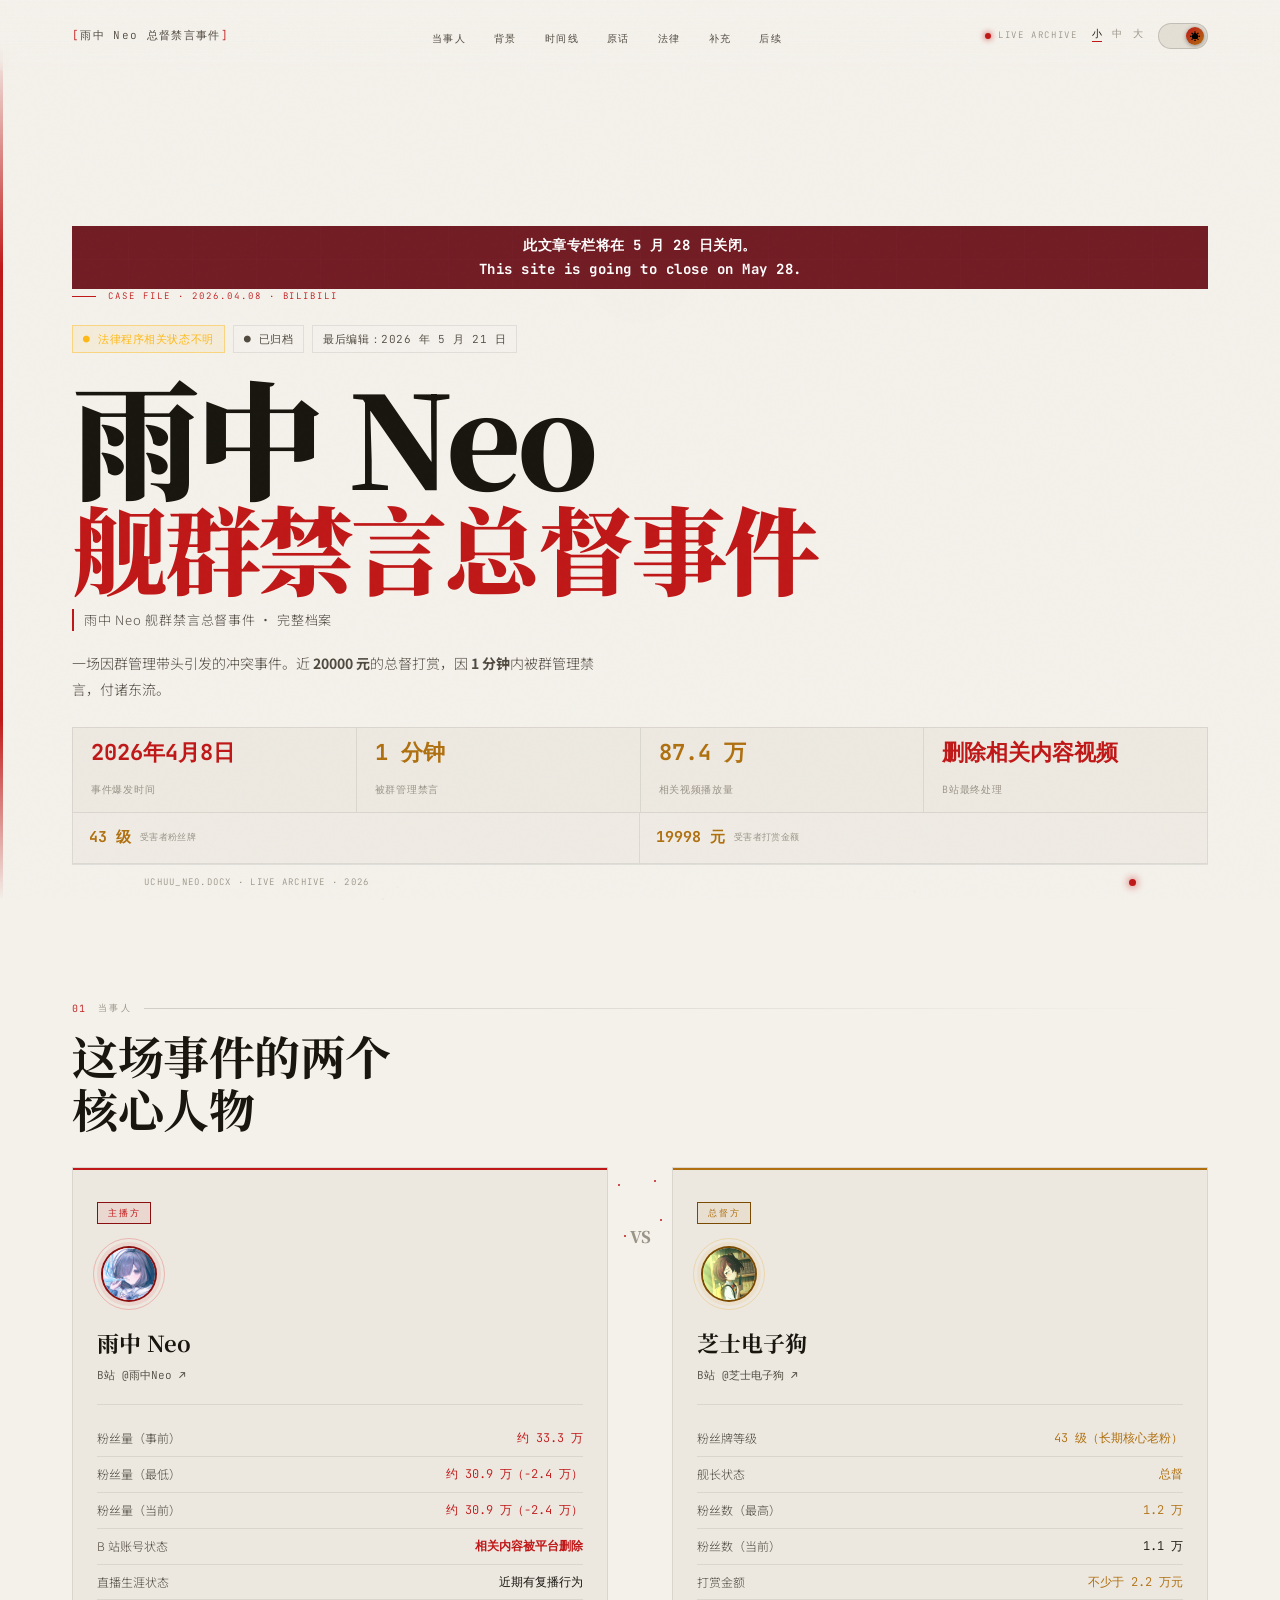
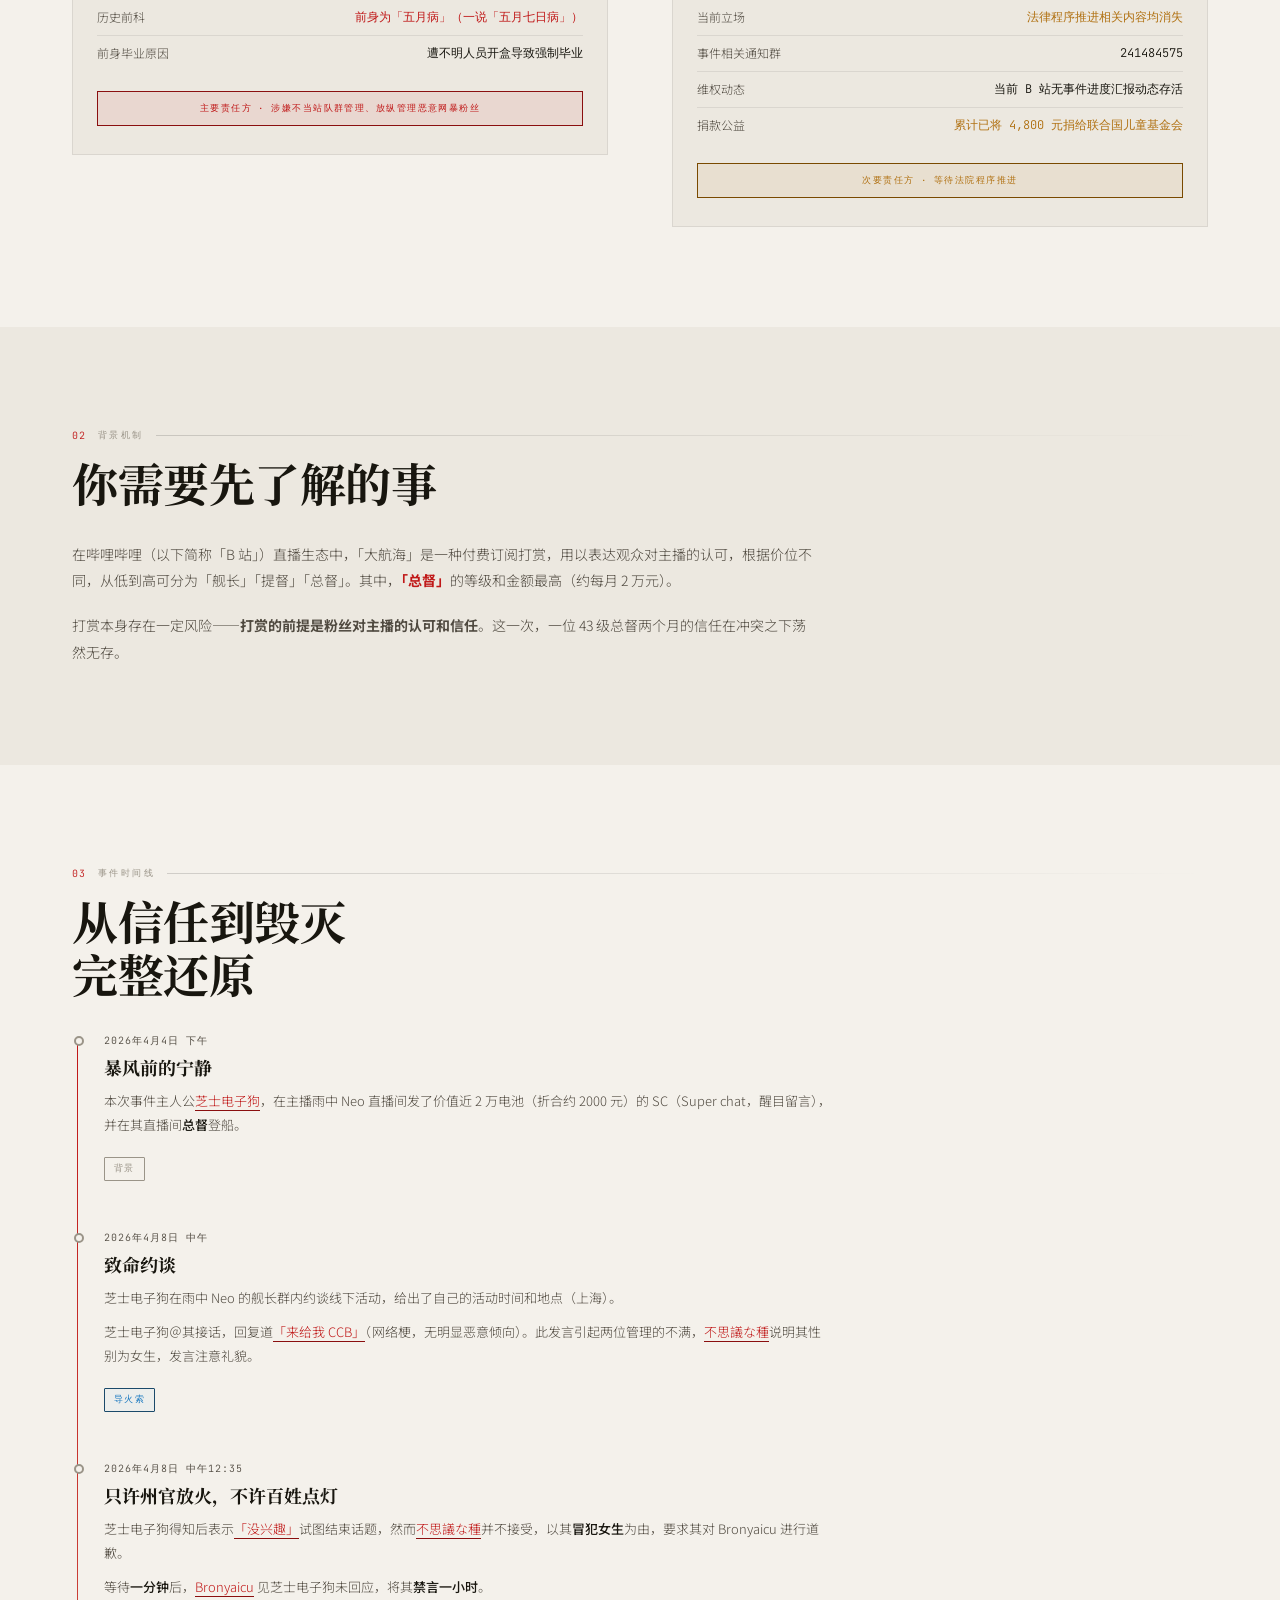
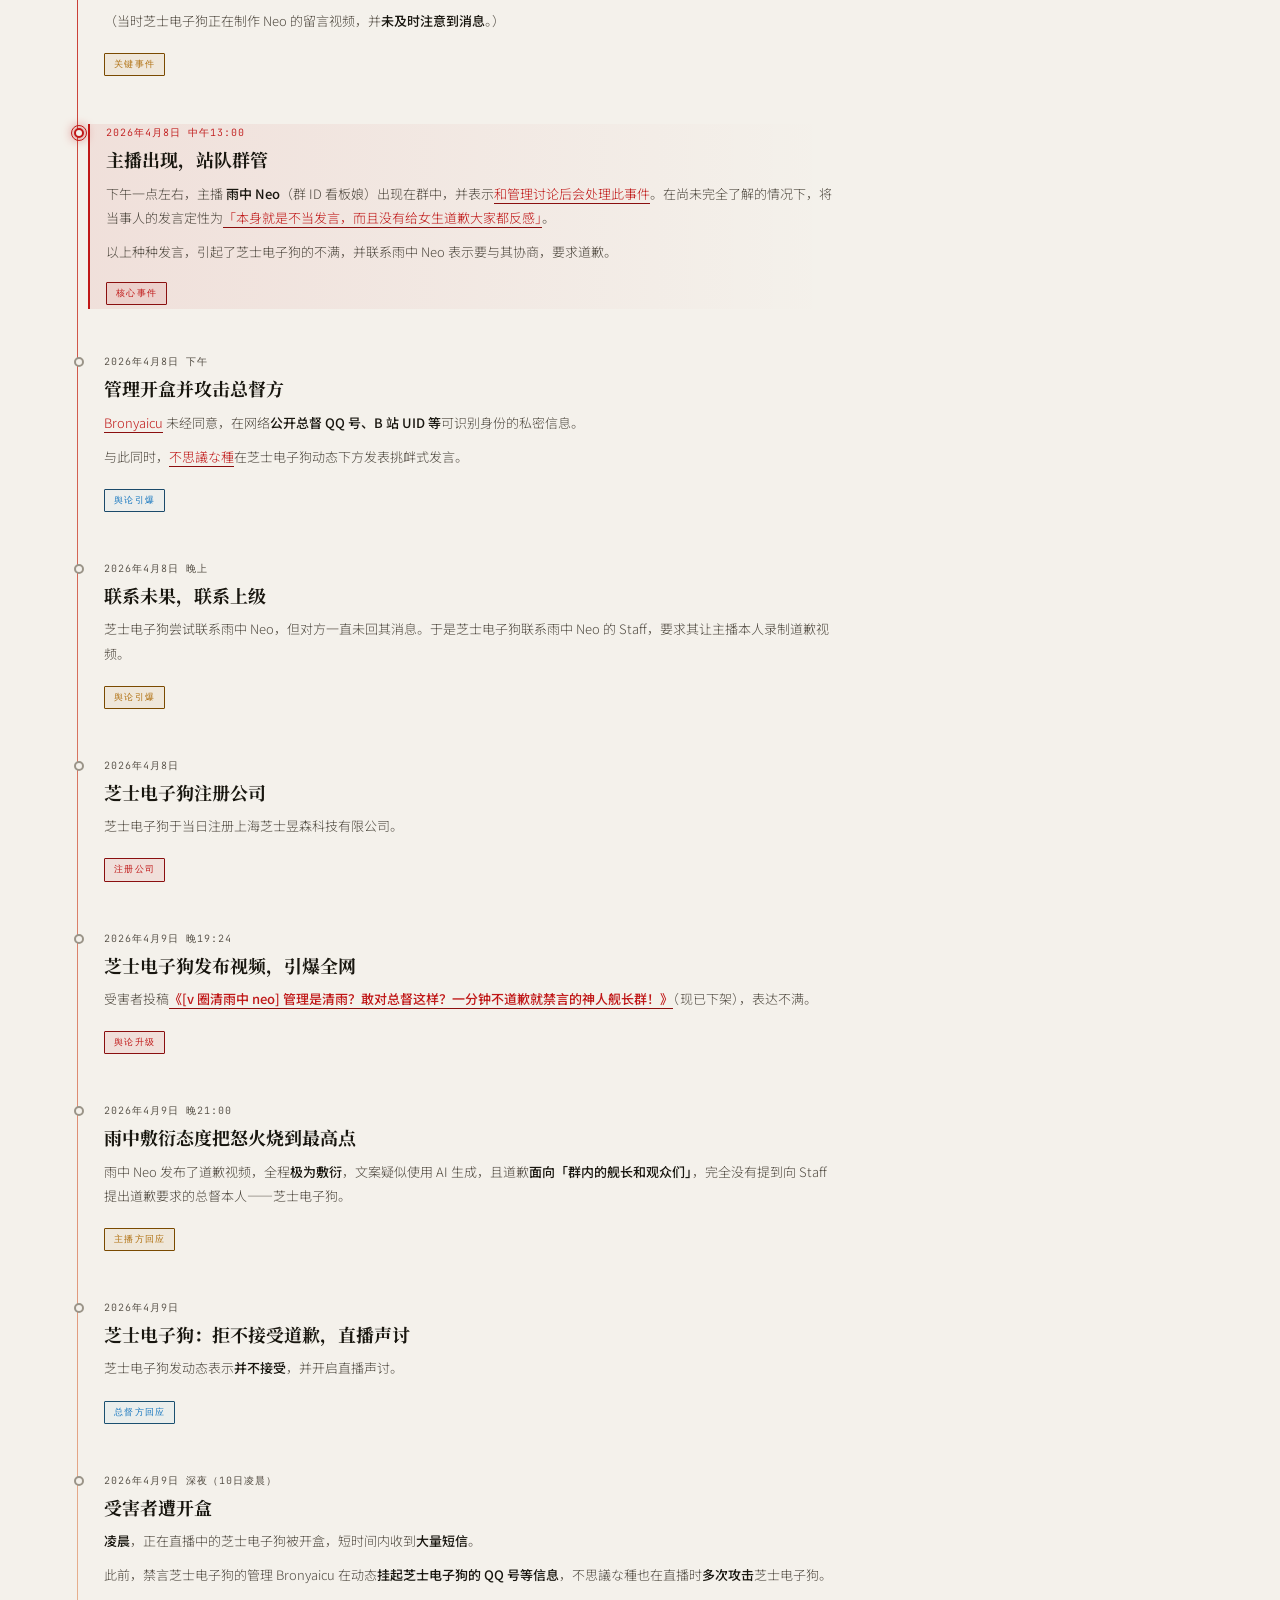
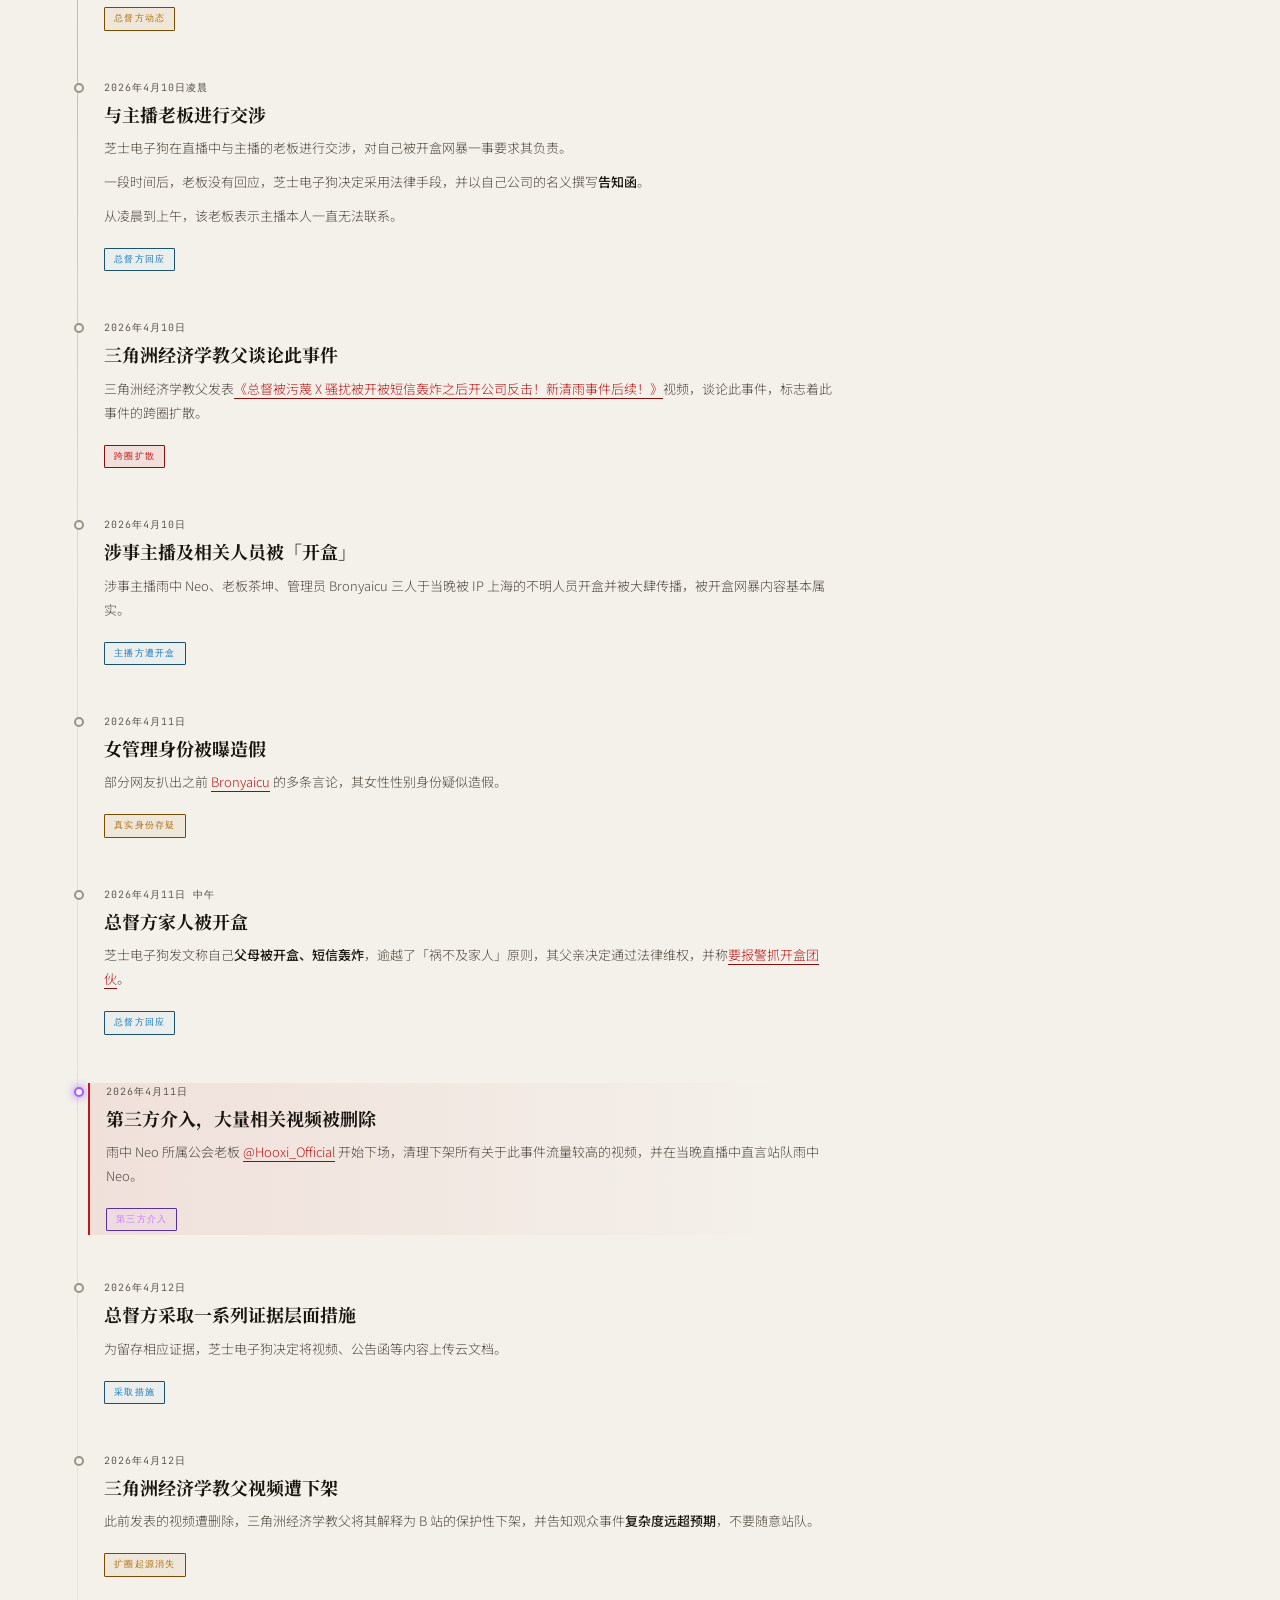
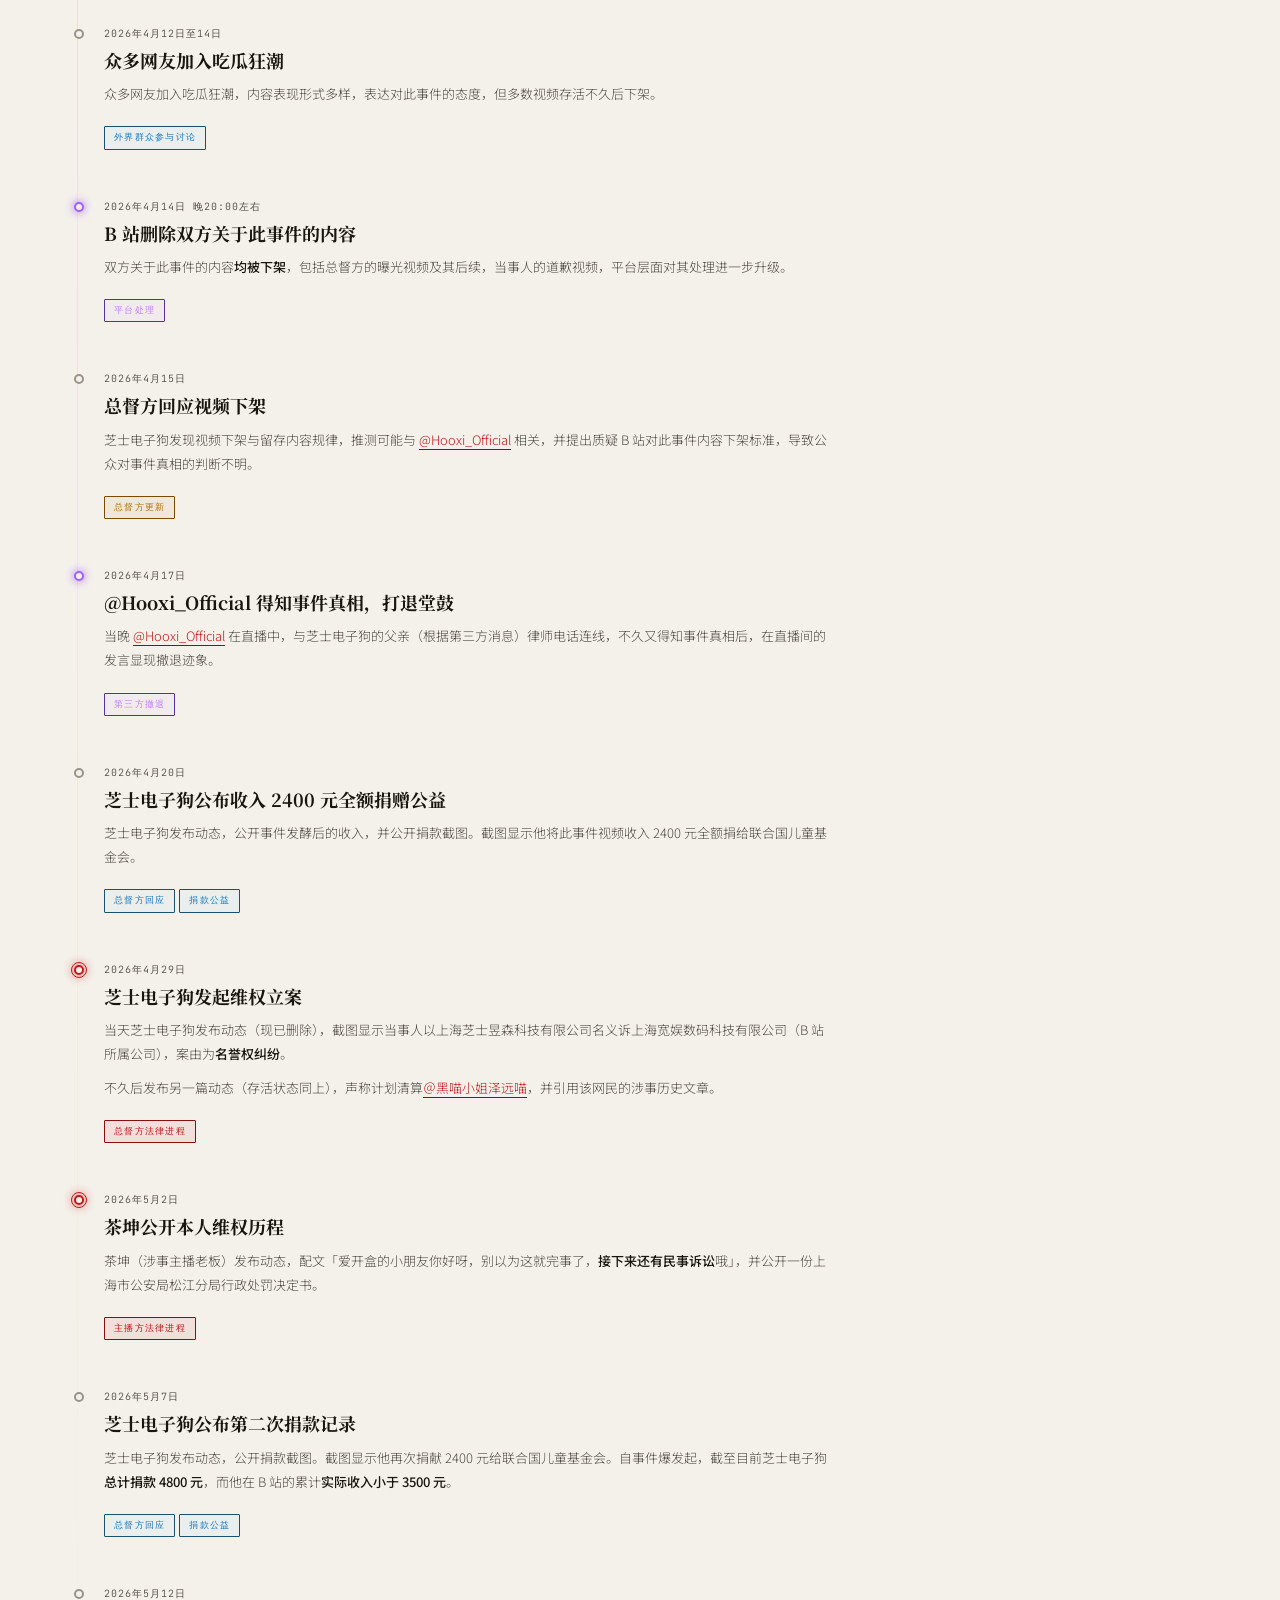
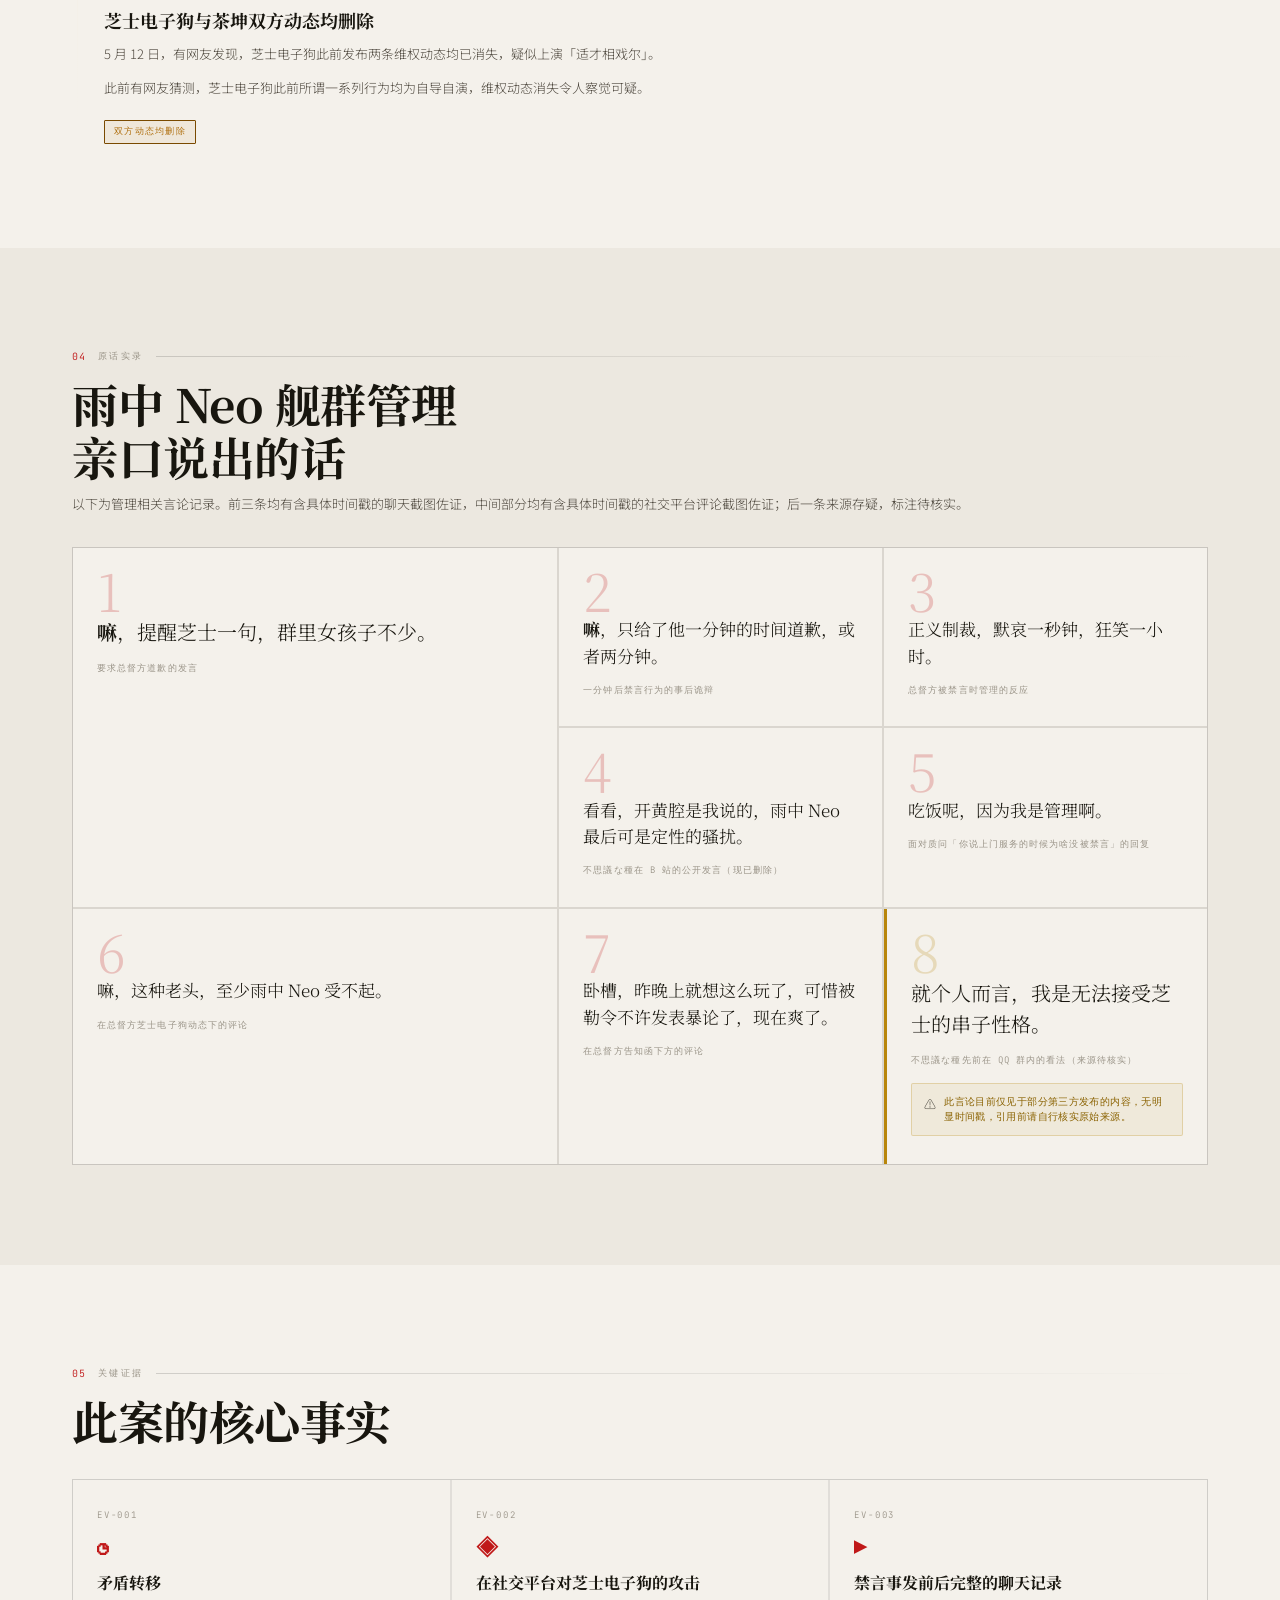
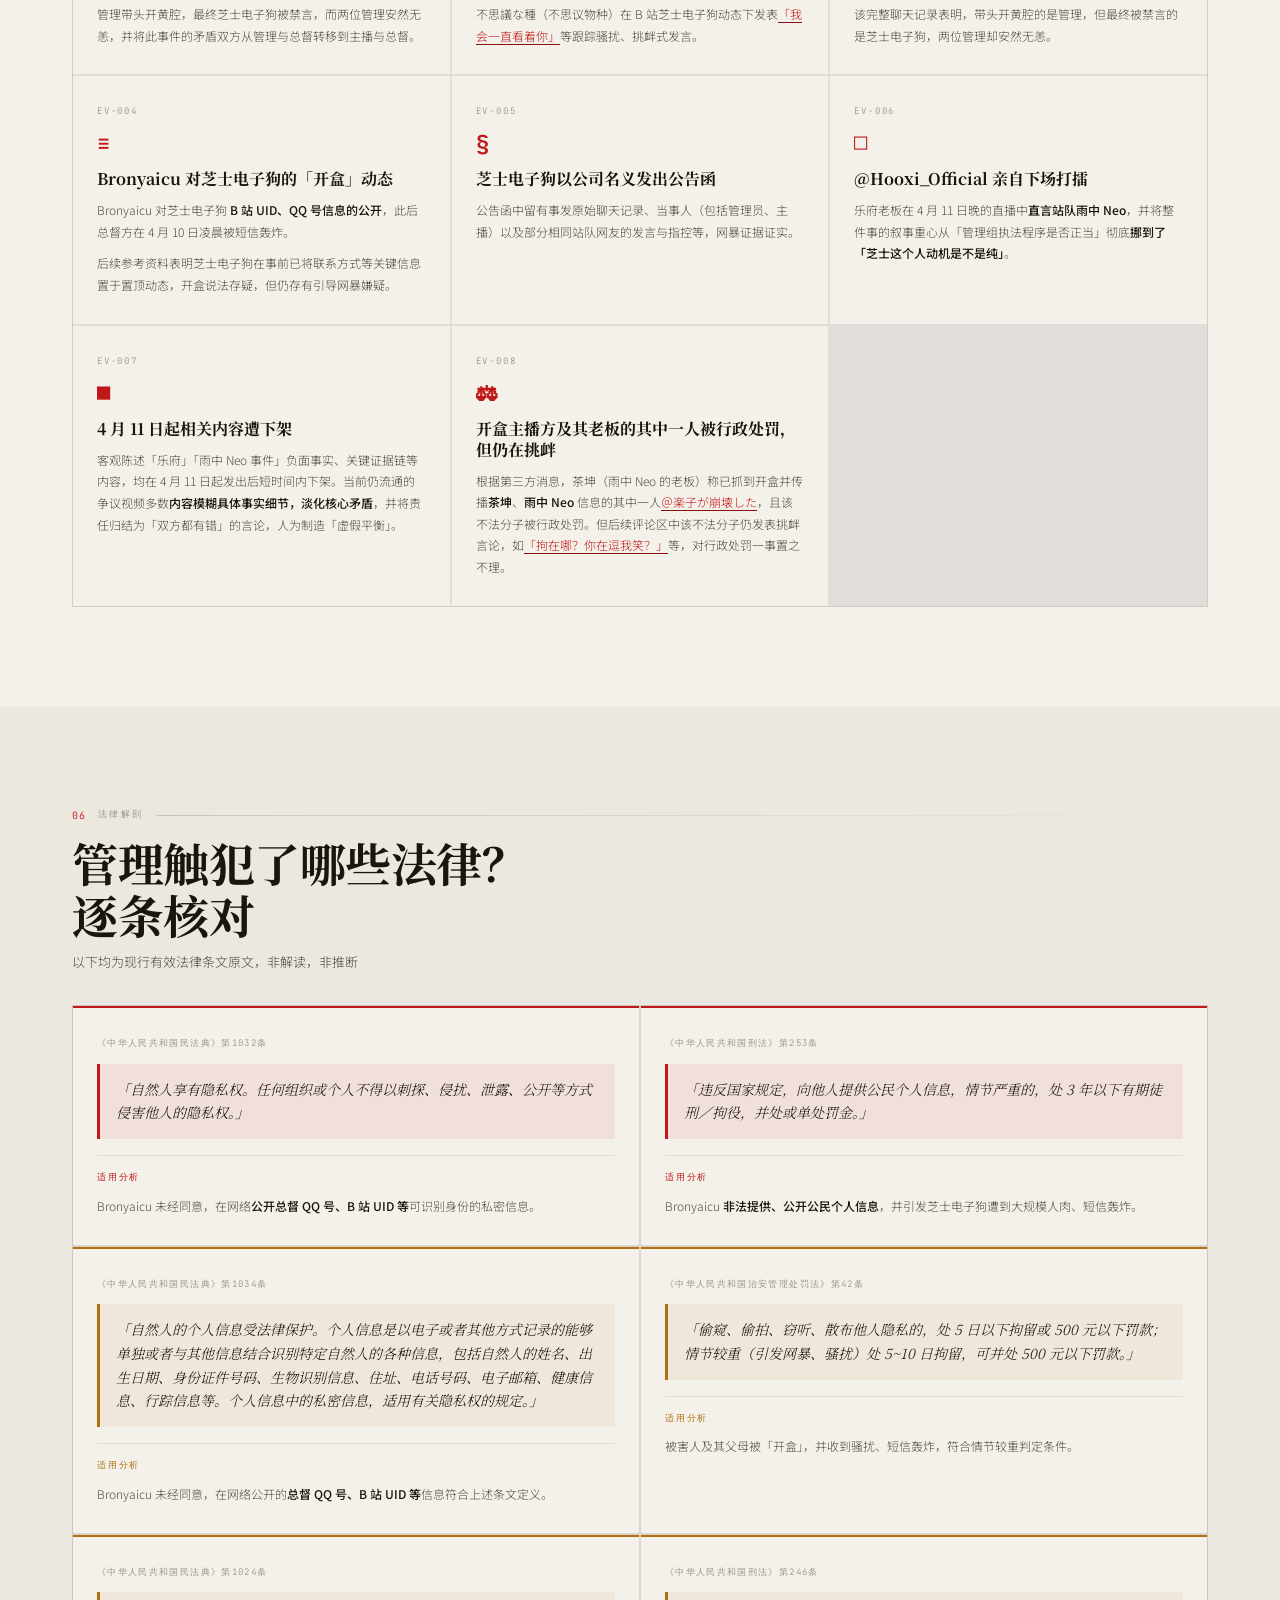
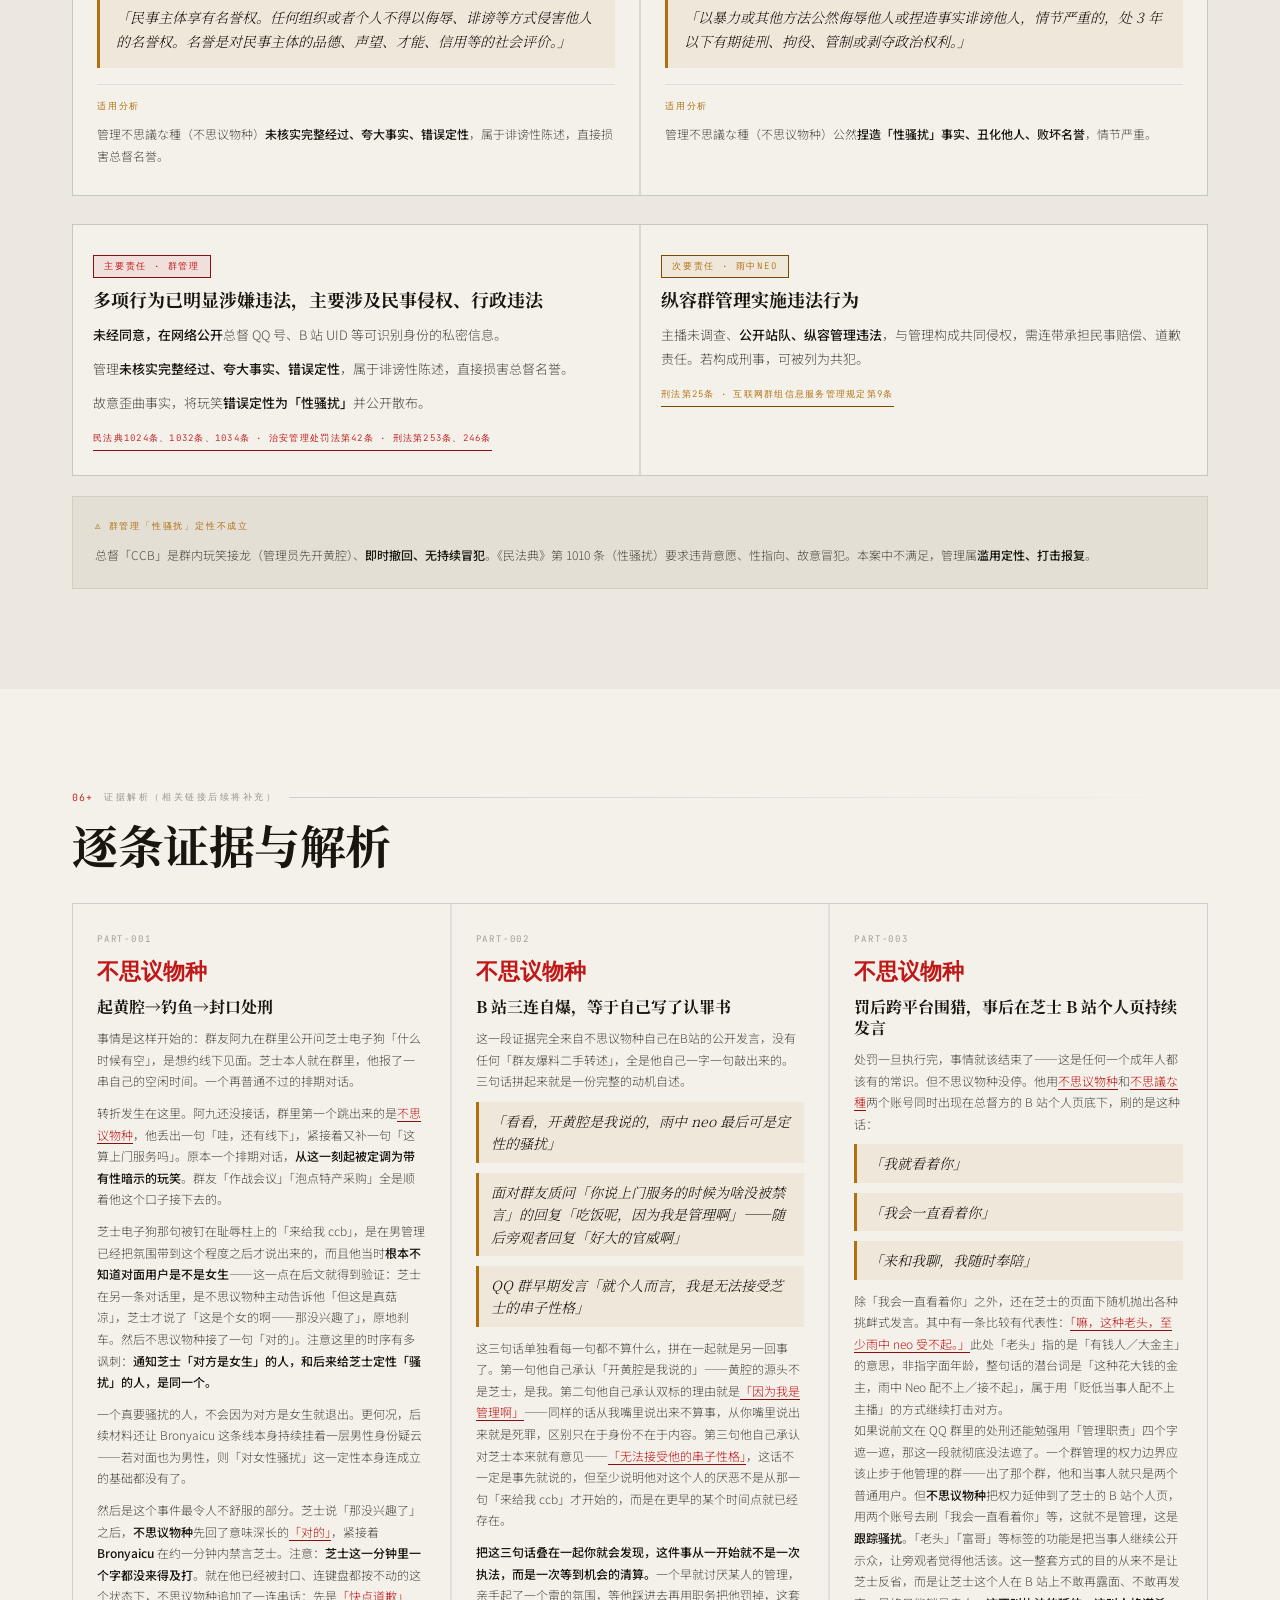
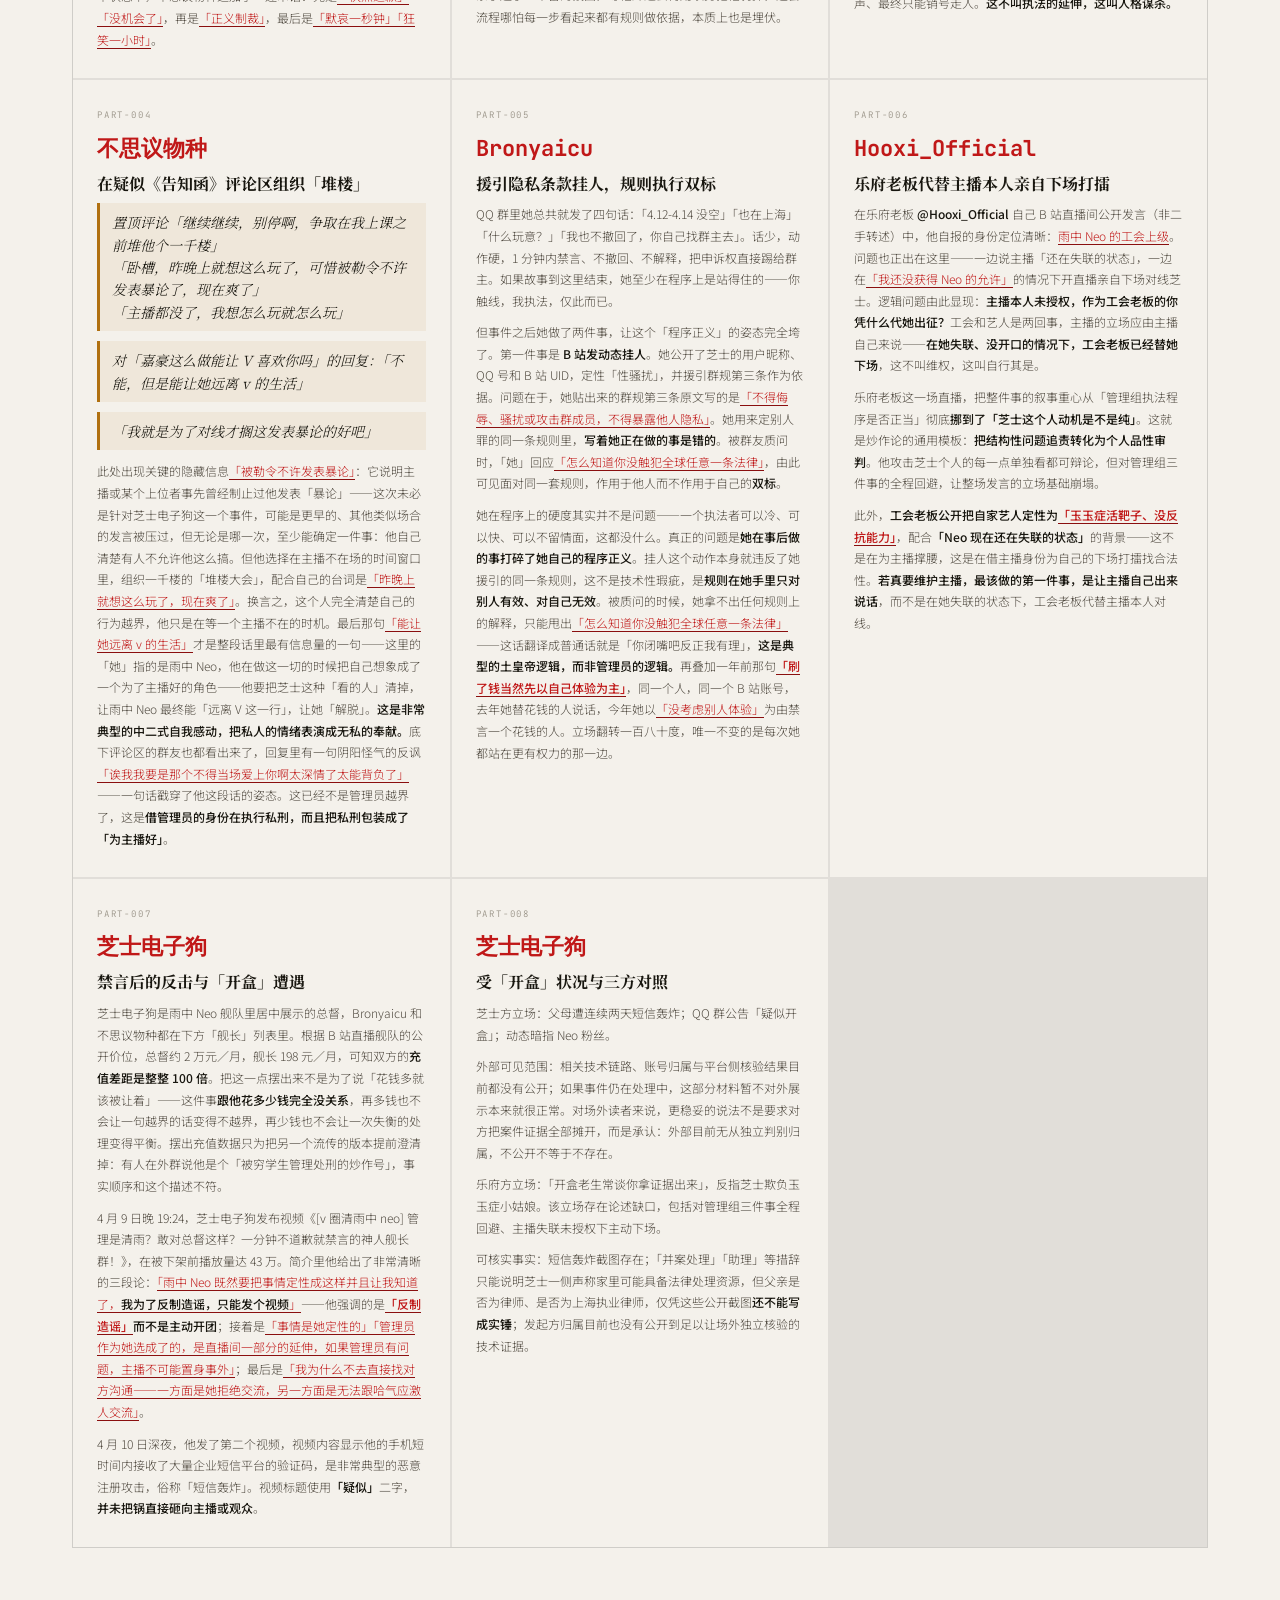
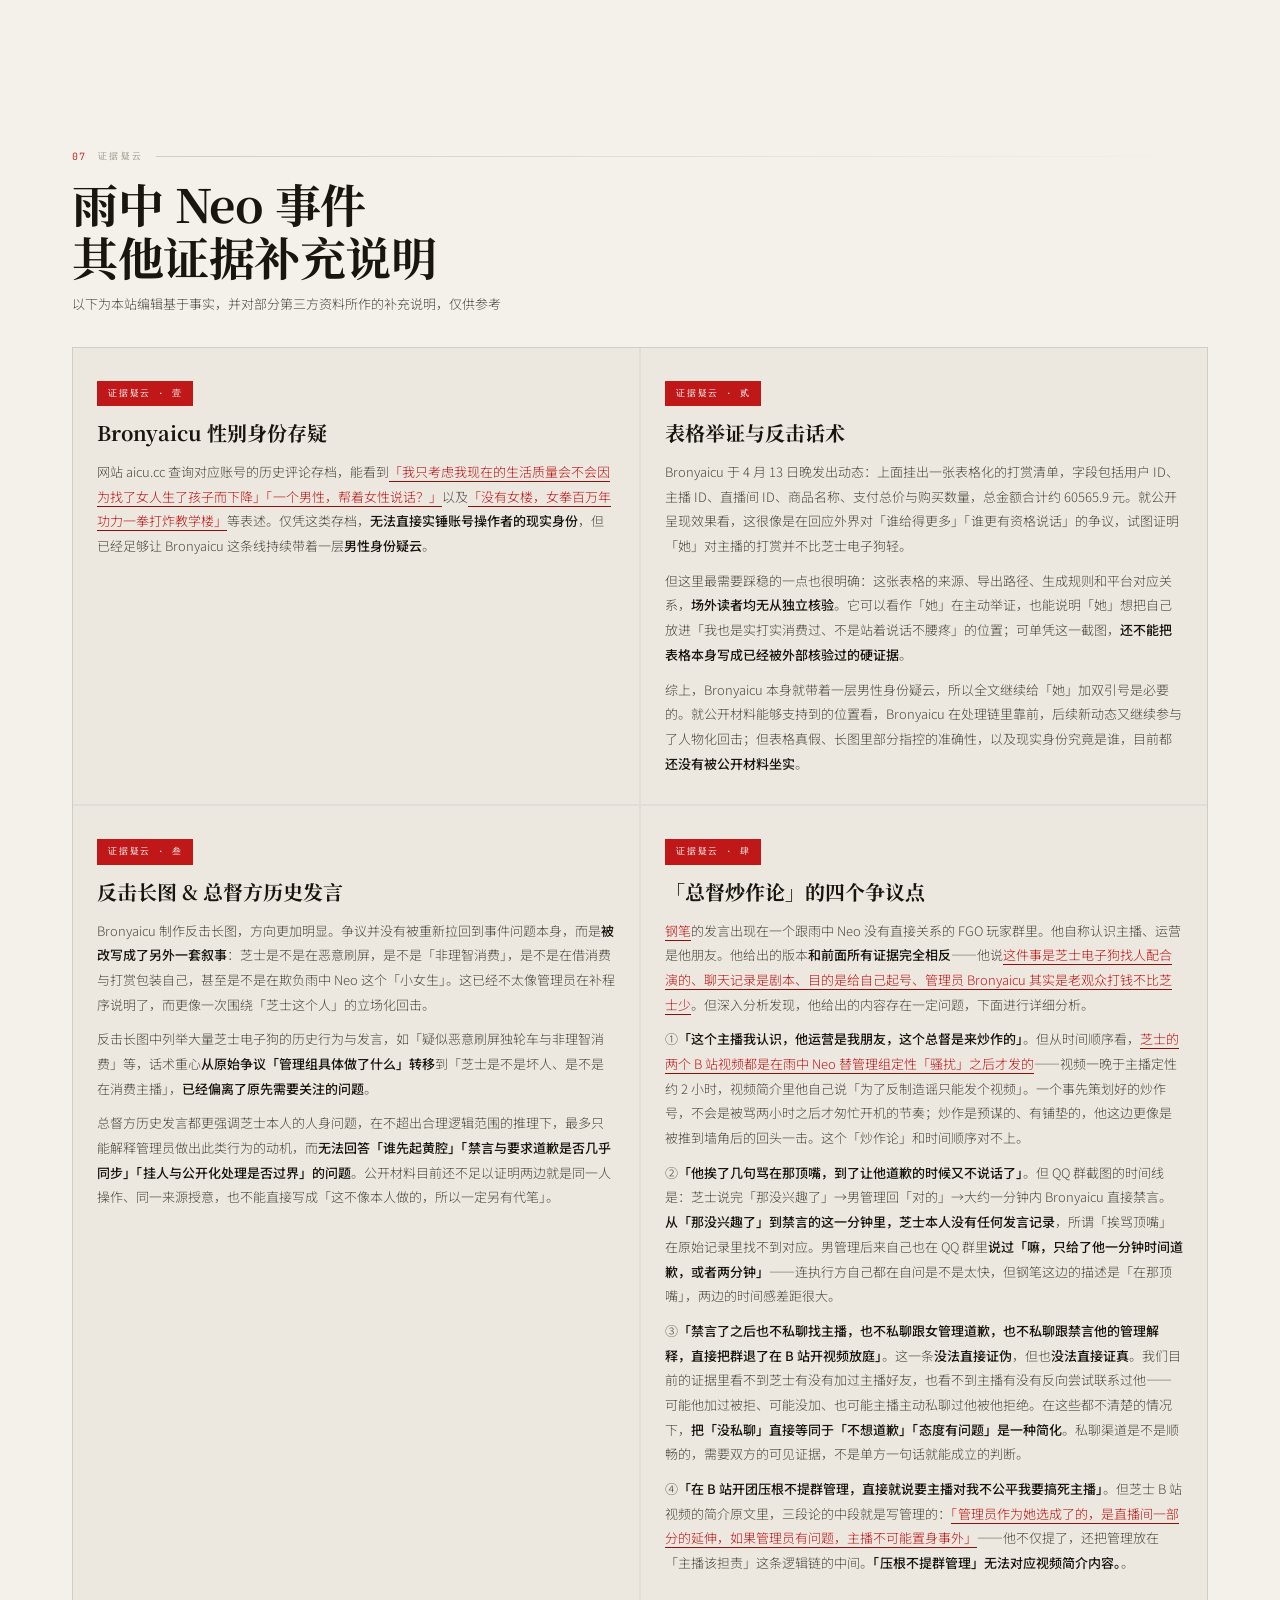
==== commit 37b5a75f: "Update on May 25. Website is ready to close" ====
--- a/index.html
+++ b/index.html
@@ -81,7 +81,8 @@
     <!-- <span style="padding:4px 10px;background:var(--c-red-a);border:1px solid var(--c-red);color:var(--c-red);font-family:var(--f-mono);font-size:calc(11px * var(--fs-mul));letter-spacing:.05em">● 名誉权纠纷立案已发起</span> -->
     <!-- <span style="padding:4px 10px;background:rgba(255,180,0,.08);border:1px solid rgba(255,180,0,.4);color:rgba(255,180,0,.9);font-family:var(--f-mono);font-size:calc(11px * var(--fs-mul));letter-spacing:.05em">⚖ 等待法律程序推进</span> -->
     <span style="padding:4px 10px;background:rgba(255,180,0,.08);border:1px solid rgba(255,180,0,.4);color:rgba(255,180,0,.9);font-family:var(--f-mono);font-size:calc(11px * var(--fs-mul));letter-spacing:.05em">● 法律程序相关状态不明</span>
-    <span style="padding:4px 10px;background:rgba(255,255,255,.05);border:1px solid var(--c-line);color:var(--c-dim);font-family:var(--f-mono);font-size:calc(11px * var(--fs-mul));letter-spacing:.05em">↻ 持续更新</span>
+    <!--<span style="padding:4px 10px;background:rgba(255,255,255,.05);border:1px solid var(--c-line);color:var(--c-dim);font-family:var(--f-mono);font-size:calc(11px * var(--fs-mul));letter-spacing:.05em">↻ 持续更新</span>-->
+    <span style="padding:4px 10px;background:rgba(255,255,255,.05);border:1px solid var(--c-line);color:var(--c-dim);font-family:var(--f-mono);font-size:calc(11px * var(--fs-mul));letter-spacing:.05em">● 已归档</span>
     <span style="padding:4px 10px;background:rgba(255,255,255,.05);border:1px solid var(--c-line);color:var(--c-dim);font-family:var(--f-mono);font-size:calc(11px * var(--fs-mul));letter-spacing:.05em">最后编辑：2026 年 5 月 21 日</span>
   </div>
 
@@ -960,7 +961,7 @@
     <li><a href="https://b23.tv/4OZg3Qt" target="_blank" class="ref-link"><span class="ref-badge">B 站</span><span> 乐府直言帮助雨中 neo：想和 50w 的大律师较量，觉得很有意思</span><span>（已失效）</span></a></li>
     <li><a href="https://cheesesynx.feishu.cn/wiki/NQUtwEr6giA4XfkbEepcBrtWnmd" target="_blank" class="ref-link"><span class="ref-badge">飞书</span><span>以雨中 Neo 事件受害者之名：我们绝不向颠倒黑白的恶意与资本低头</span><span>↗</span></a></li>
     <li><a href="https://gavf02i0y09.feishu.cn/wiki/ItE8w4sRKivH2WkRPxVco01Fncc" target="_blank" class="ref-link"><span class="ref-badge">飞书</span><span>芝士电子狗事件完整梳理 副本</span><span>↗</span></a></li>
-    <li><a href="https://gavf02i0y09.feishu.cn/docx/ZFpCdpSs1olg6zxPs6FcOPfQnRc" target="_blank" class="ref-link"><span class="ref-badge">飞书</span><span>最新情况与进展：茶坤在起诉，狗不语，只是一味举报</span><span>（已失效）</span></a></li>
+    <li><a href="https://gavf02i0y09.feishu.cn/docx/ZFpCdpSs1olg6zxPs6FcOPfQnRc" target="_blank" class="ref-link"><span class="ref-badge">飞书</span><span>最新情况与进展：茶坤在起诉，狗不语，只是一味举报</span><span>（部分可访）↗</span></a></li>
     <li><a href="https://zh.moegirl.org.cn/%E9%9B%A8%E4%B8%ADNeo#.E7.A6.81.E8.A8.80.E9.80.A0.E8.B0.A3.E6.80.BB.E7.9D.A3.E4.BA.8B.E4.BB.B6" target="_blank" class="ref-link"><span class="ref-badge">萌百</span><span>雨中 Neo——禁言造谣总督事件 · 萌娘百科</span><span>↗</span></a></li>
     <li><a href="https://www.zhihu.com/question/2026071315866481029" target="_blank" class="ref-link"><span class="ref-badge">知乎</span><span>如何评价 b 站总督“芝士电子狗”在“雨中 Neo”直播间消费上万后因开玩笑在粉丝群被管理员禁言？</span><span>↗</span></a></li>
     <li><a href="https://stridenotstrike.netlify.app/gallery/uchuu-neo-event/" target="_blank" class="ref-link"><span class="ref-badge">相册</span><span>「雨中 Neo 总督禁言事件」相册</span><span>↗</span></a></li>
@@ -992,9 +993,9 @@
       <span class="contact-arrow">→</span>
     </a>
     <!--
-    <a href="#" class="contact-link" style="margin-top:2px" onclick="navigator.clipboard.writeText('1265318015');this.querySelector('.contact-arrow').textContent='✓';setTimeout(()=>this.querySelector('.contact-arrow').textContent='→',1500);return false">
+    <a href="#" class="contact-link" style="margin-top:2px" onclick="navigator.clipboard.writeText('1714368965');this.querySelector('.contact-arrow').textContent='✓';setTimeout(()=>this.querySelector('.contact-arrow').textContent='→',1500);return false">
       <span class="contact-label">QQ</span>
-      <span class="contact-addr">1265318015</span>
+      <span class="contact-addr">1714368965</span>
       <span class="contact-arrow">→</span>
     -->
     </a>
@@ -1002,10 +1003,10 @@
 </section>
 
 <div style="text-align:center;padding:28px 20px 0;font-family:var(--f-mono);font-size:calc(12px * var(--fs-mul));color:var(--c-dim);line-height:2">
-  <div style="margin-bottom:6px;opacity:.5">// 事件持续跟进中</div>
+  <div style="margin-bottom:6px;opacity:.5">// 事件专栏已归档，暂停更新<!--事件持续跟进中--></div>
   如发现新进展、补充证据或有任何修改建议<br>
   欢迎随时联系站长更新本档案<br>
-  <span style="opacity:.7">邮件 <a href="mailto:desmagmeta@163.com" style="color:inherit;text-decoration:underline">desmagmeta@163.com</a><!-- · QQ <span id="footer-qq" style="cursor:pointer;text-decoration:underline" onclick="navigator.clipboard.writeText('1265318015');this.textContent='已复制✓';setTimeout(()=>this.textContent='1265318015',1500)">1265318015</span> --> · B站 <a href="https://space.bilibili.com/515021432" target="_blank" style="color:inherit;text-decoration:underline">飘云易旅</a></span>
+  <span style="opacity:.7">邮件 <a href="mailto:desmagmeta@163.com" style="color:inherit;text-decoration:underline">desmagmeta@163.com</a><!-- · QQ <span id="footer-qq" style="cursor:pointer;text-decoration:underline" onclick="navigator.clipboard.writeText('1714368965');this.textContent='已复制✓';setTimeout(()=>this.textContent='1714368965',1500)">1714368965</span> --> · B站 <a href="https://space.bilibili.com/515021432" target="_blank" style="color:inherit;text-decoration:underline">飘云易旅</a></span>
 </div>
 
 <footer class="site-footer">
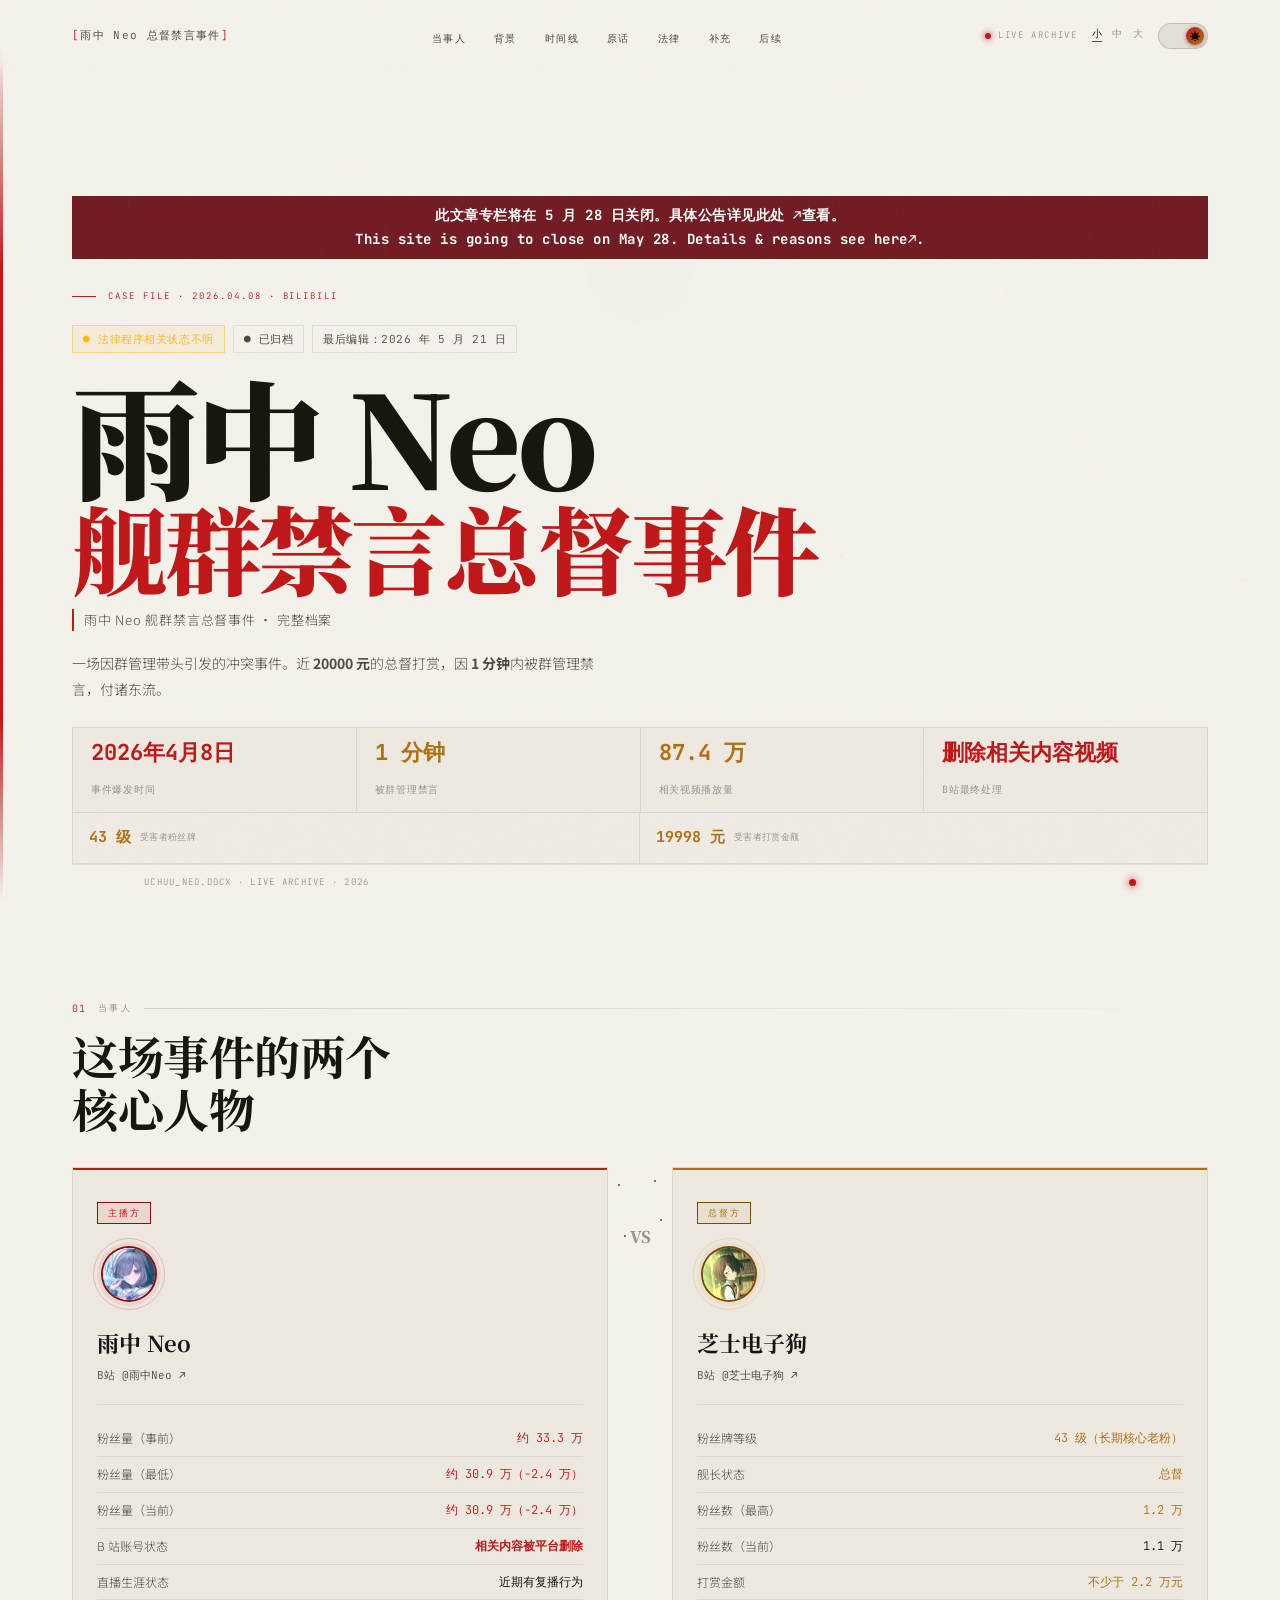
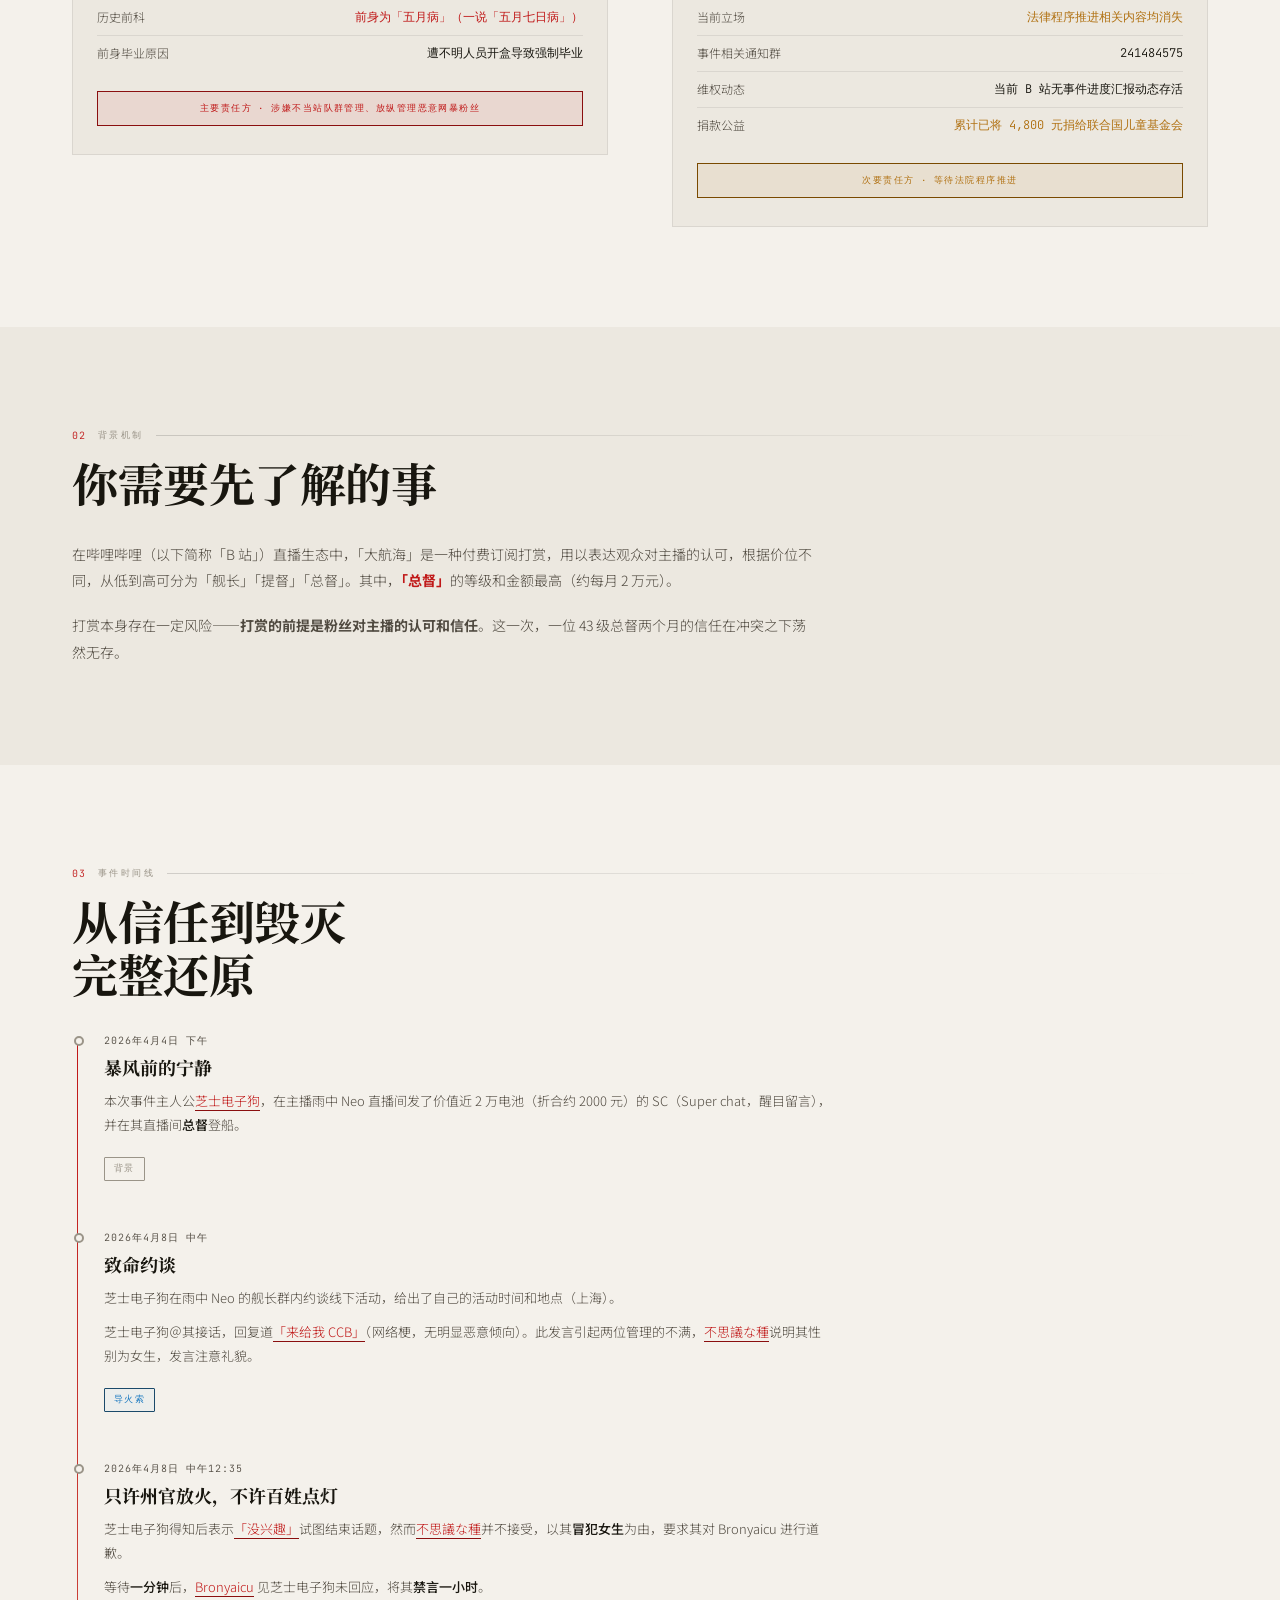
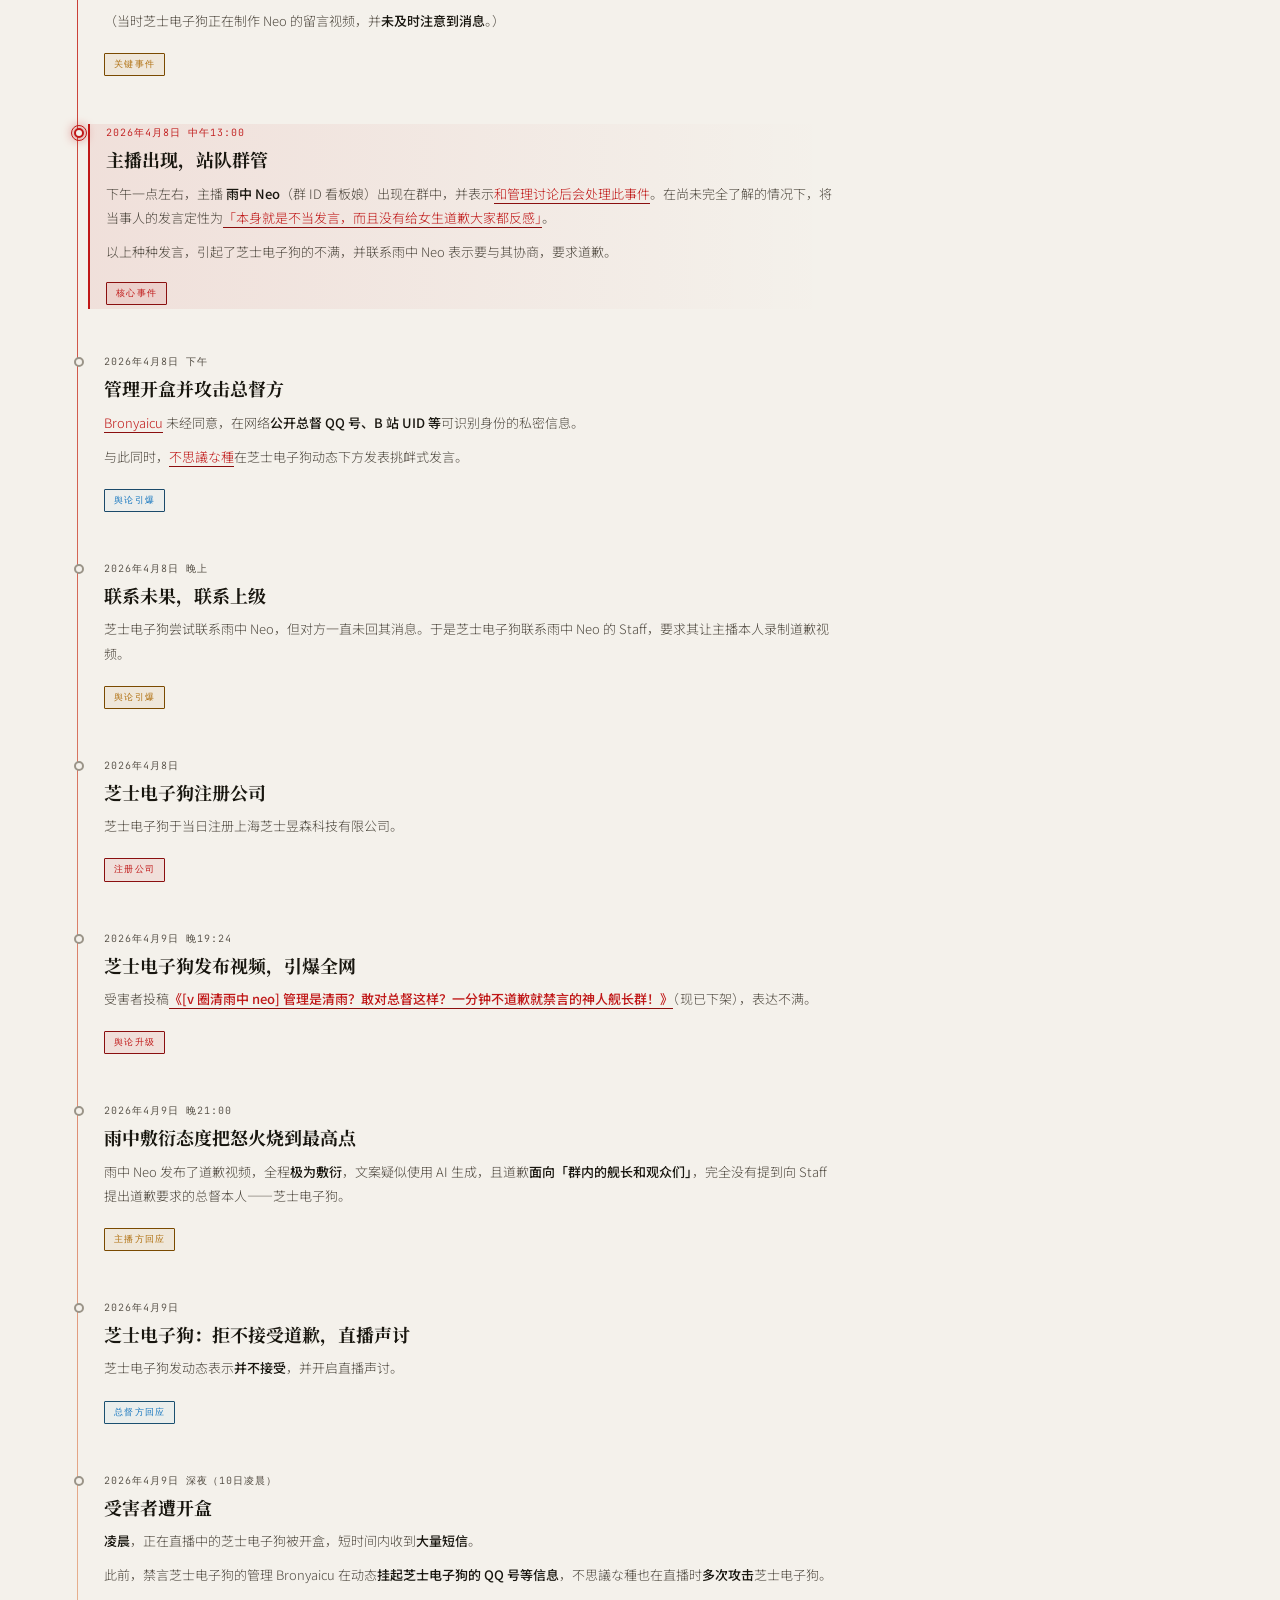
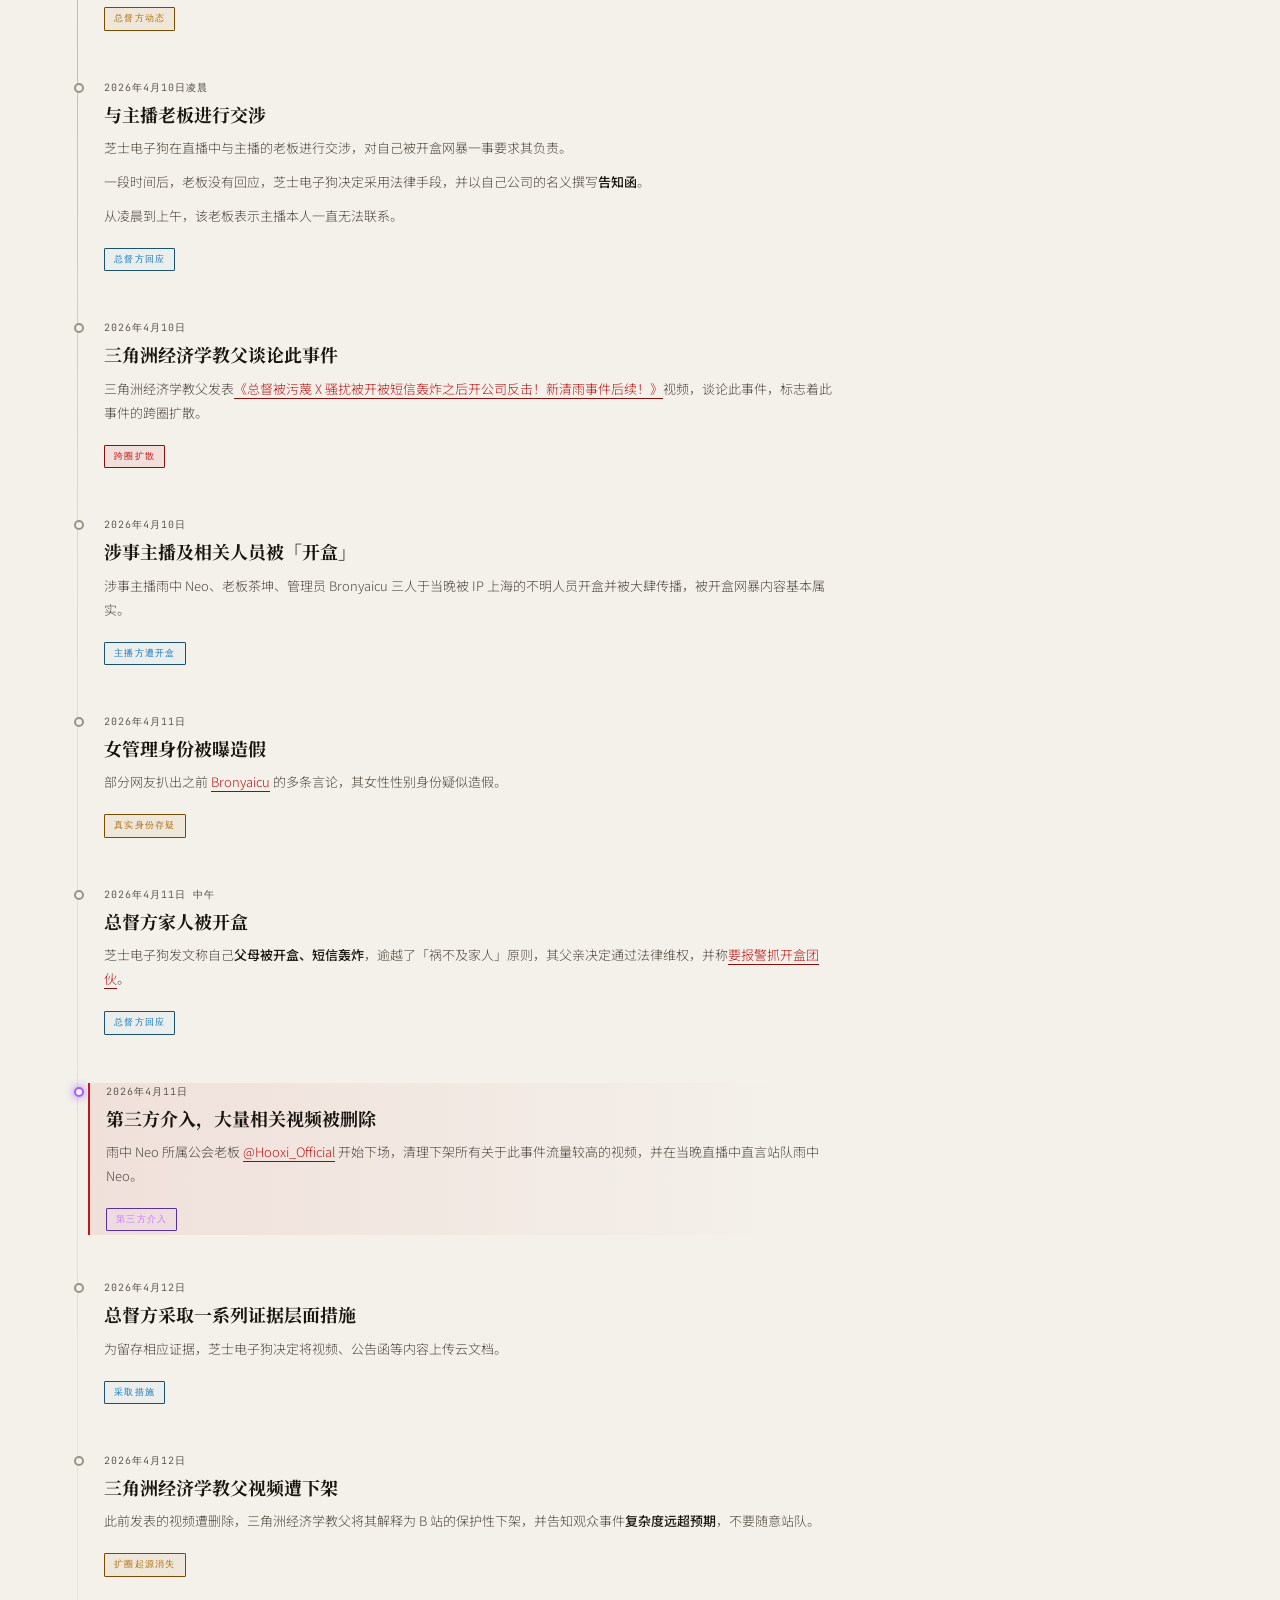
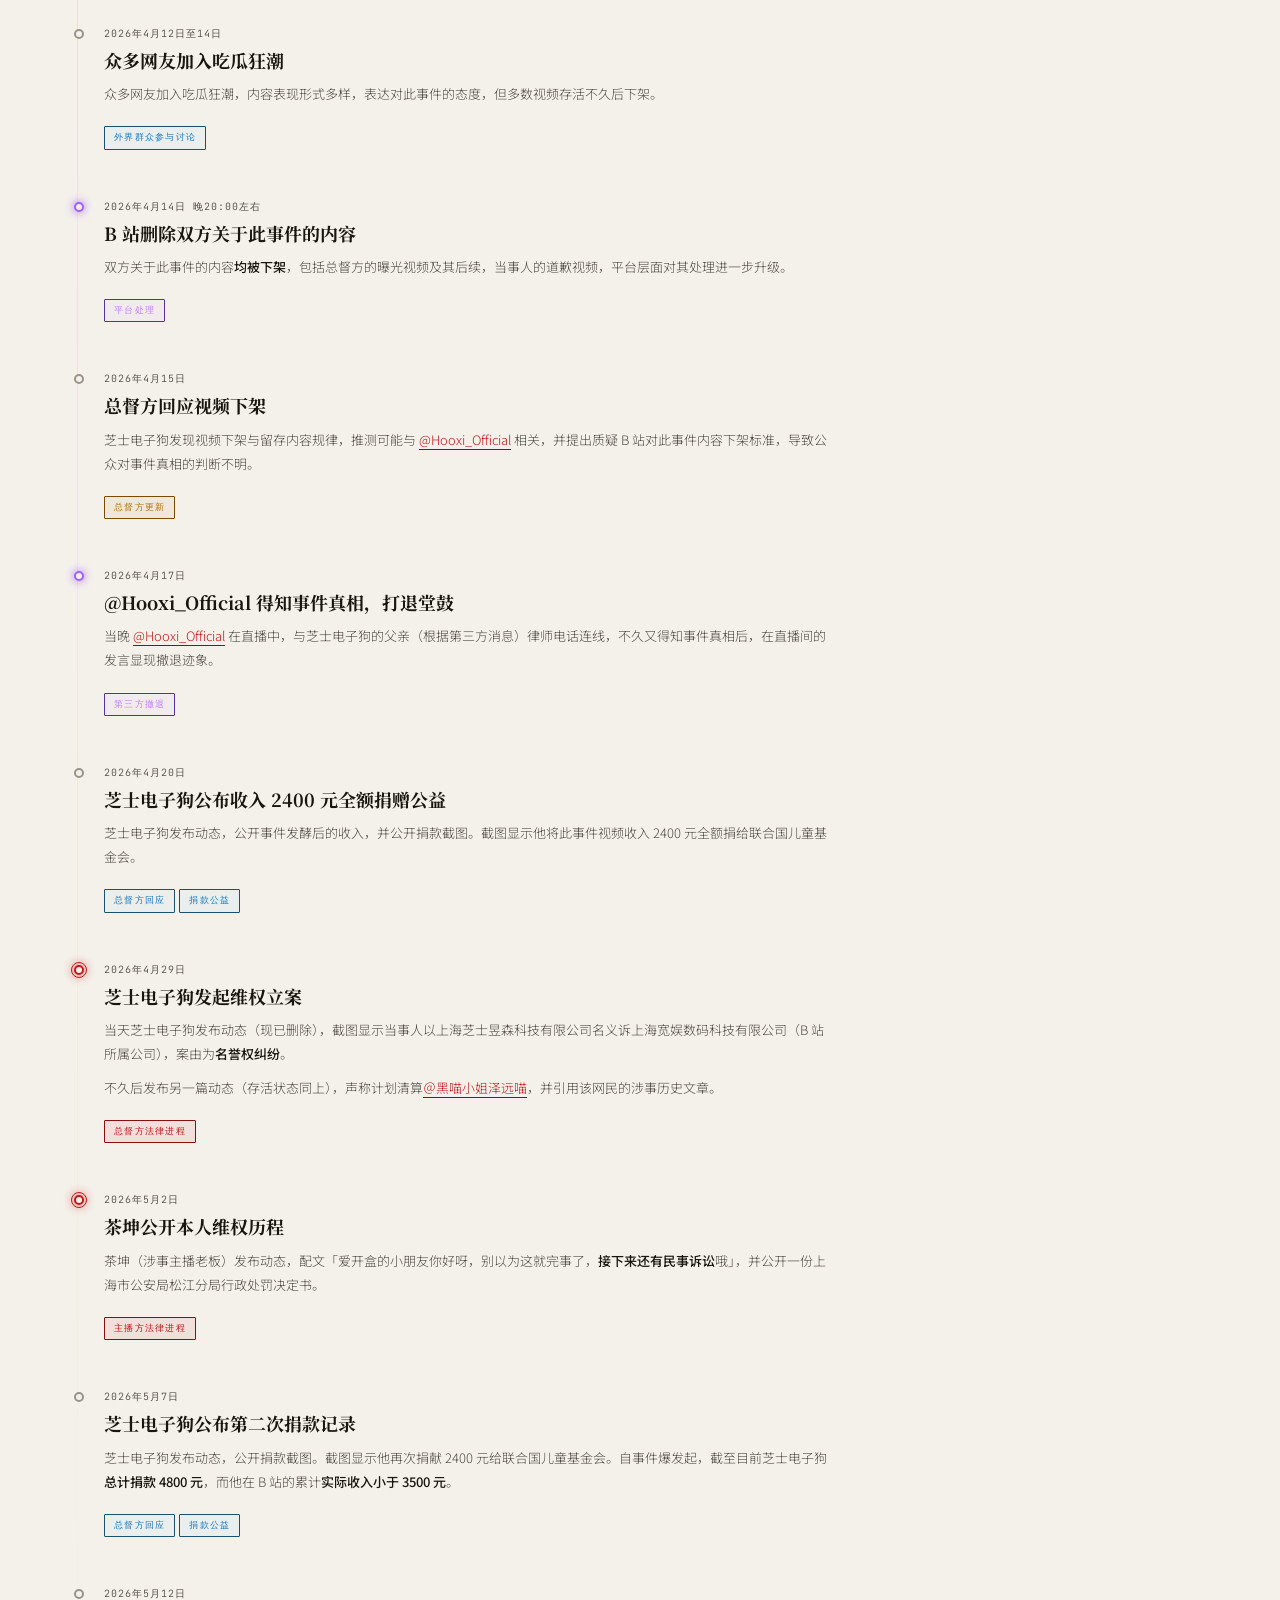
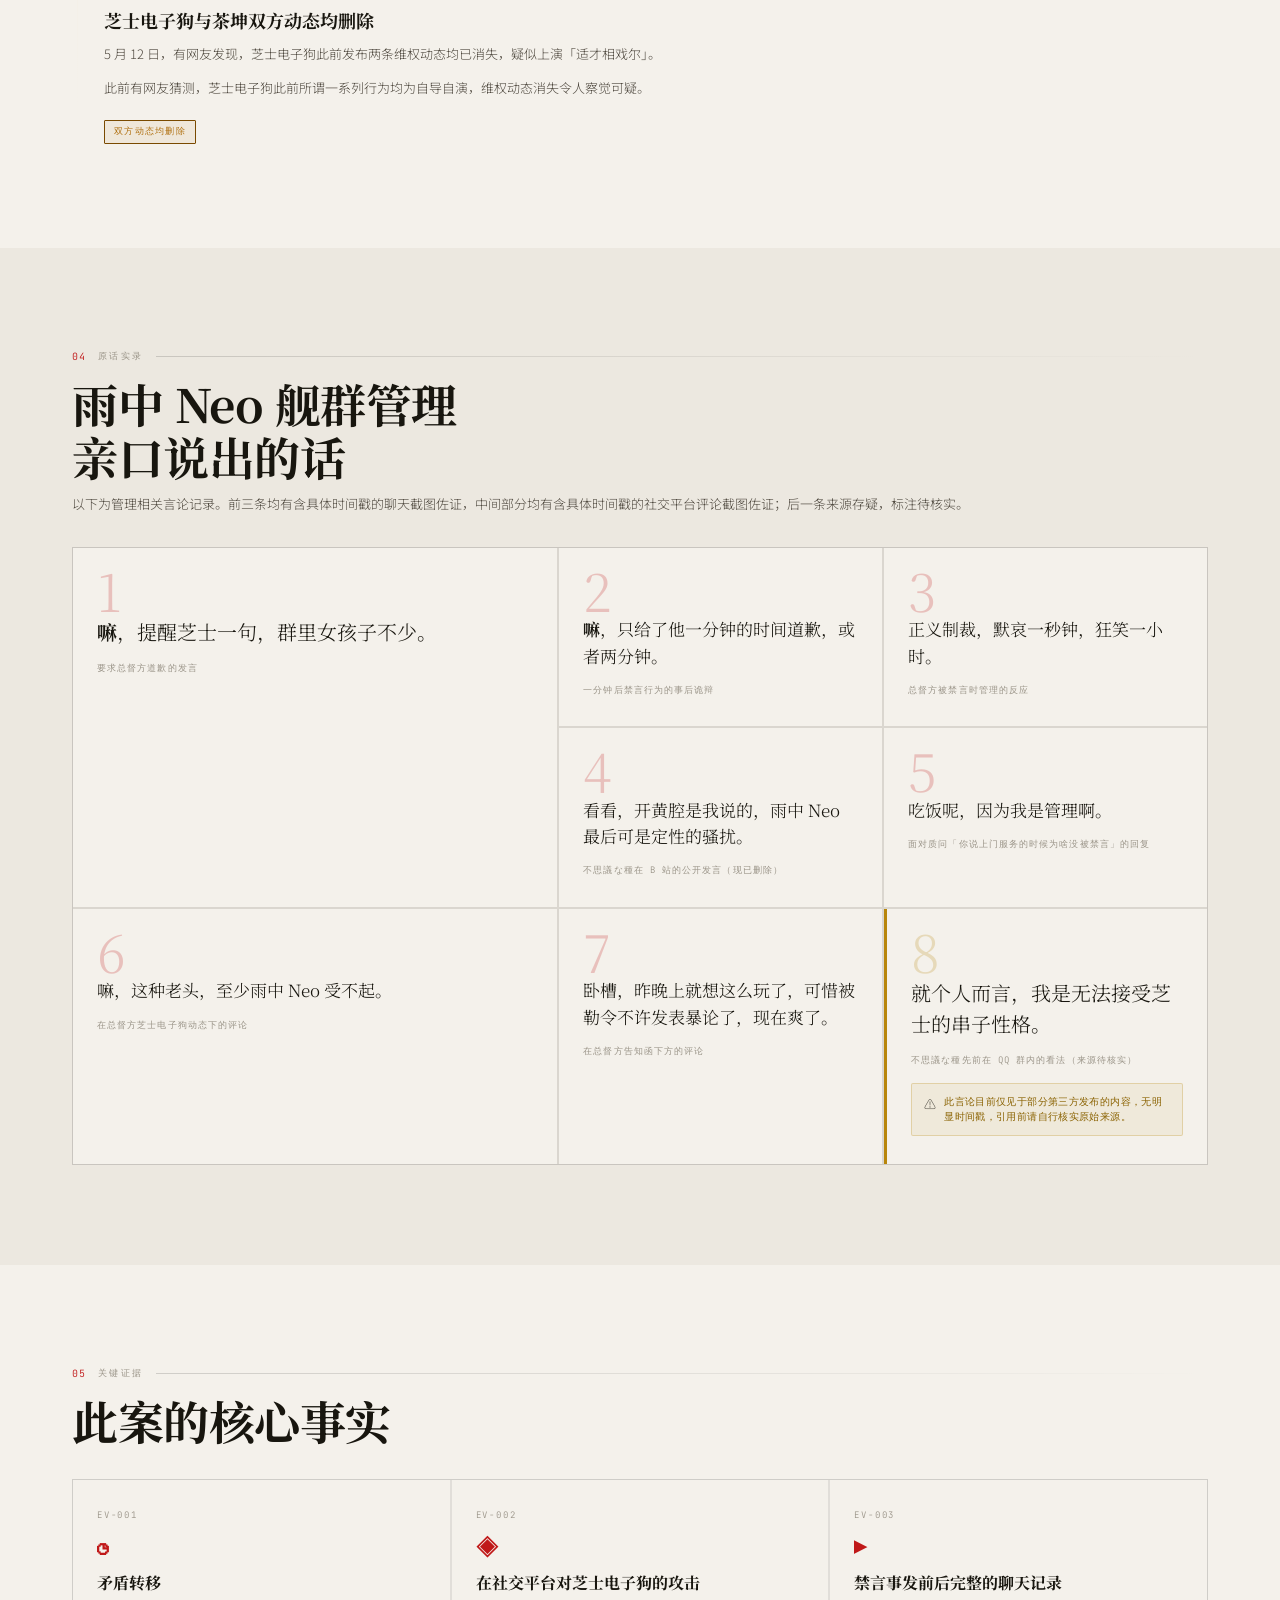
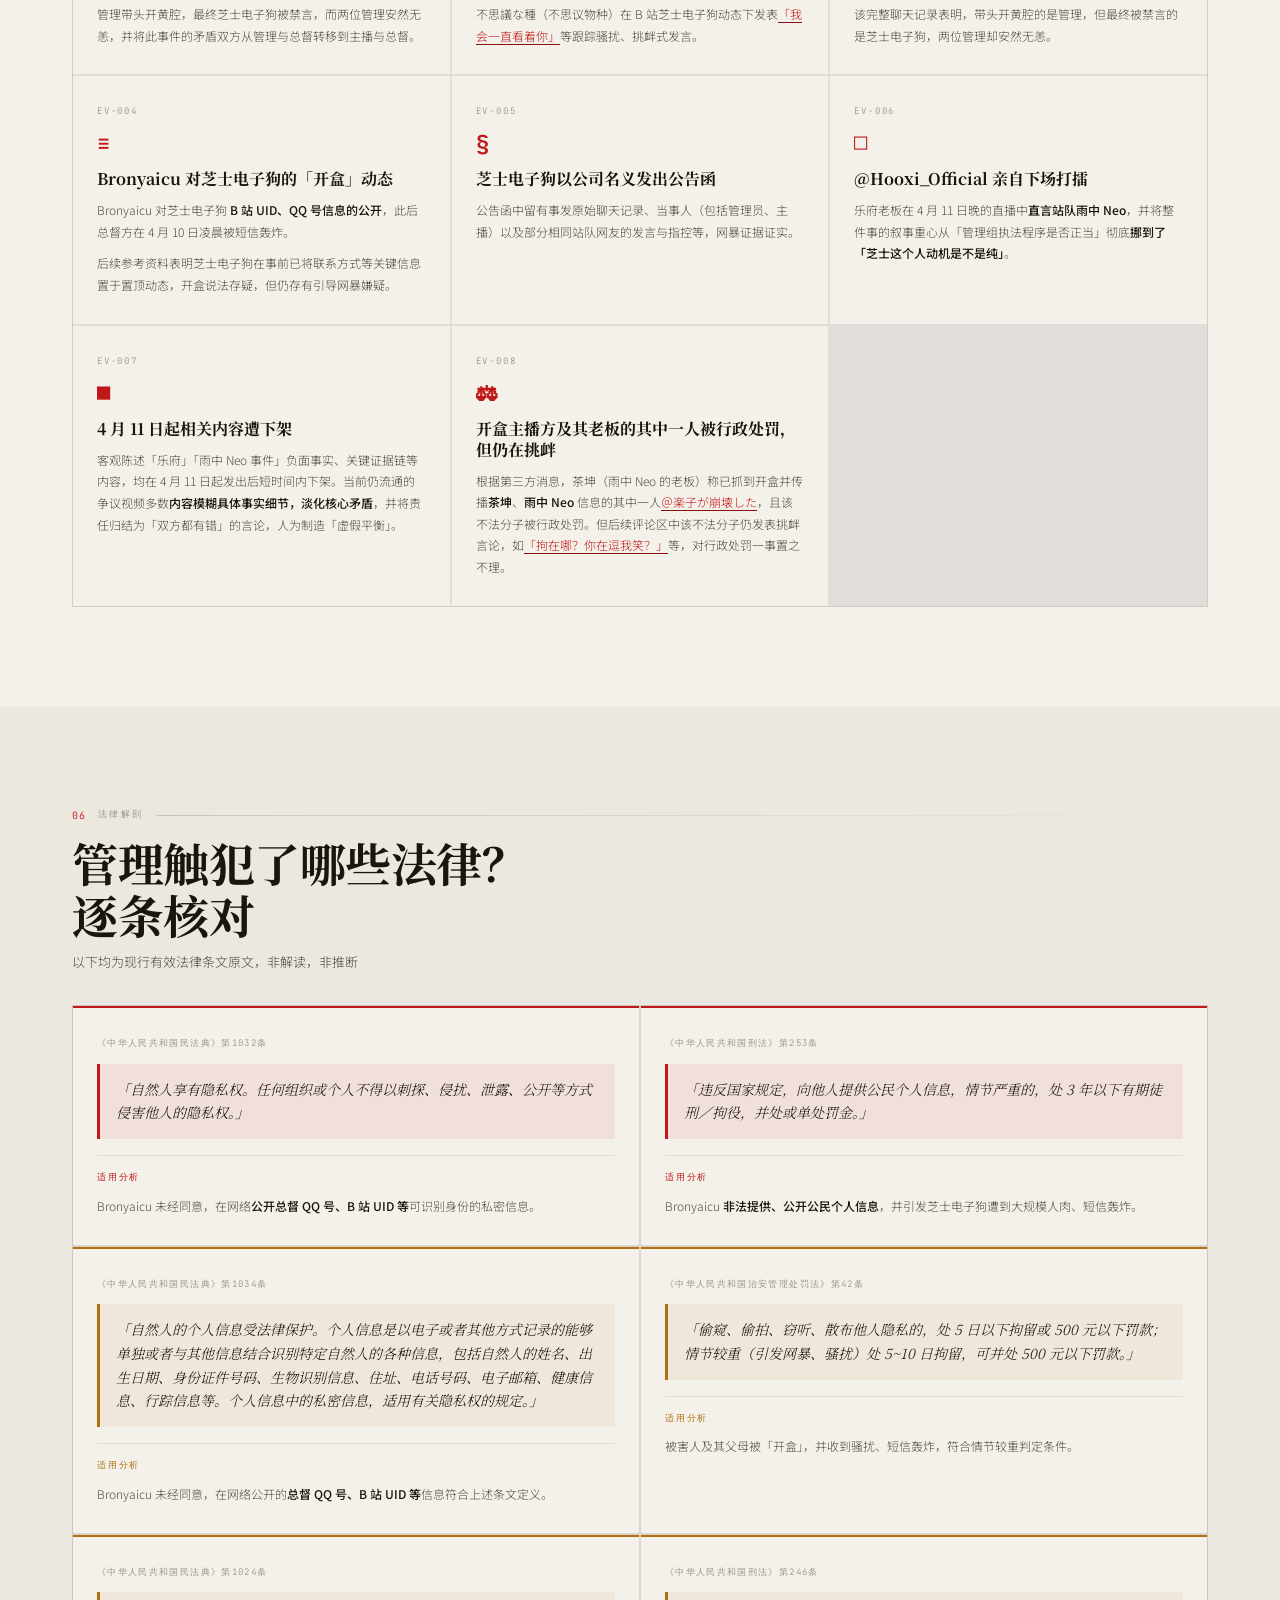
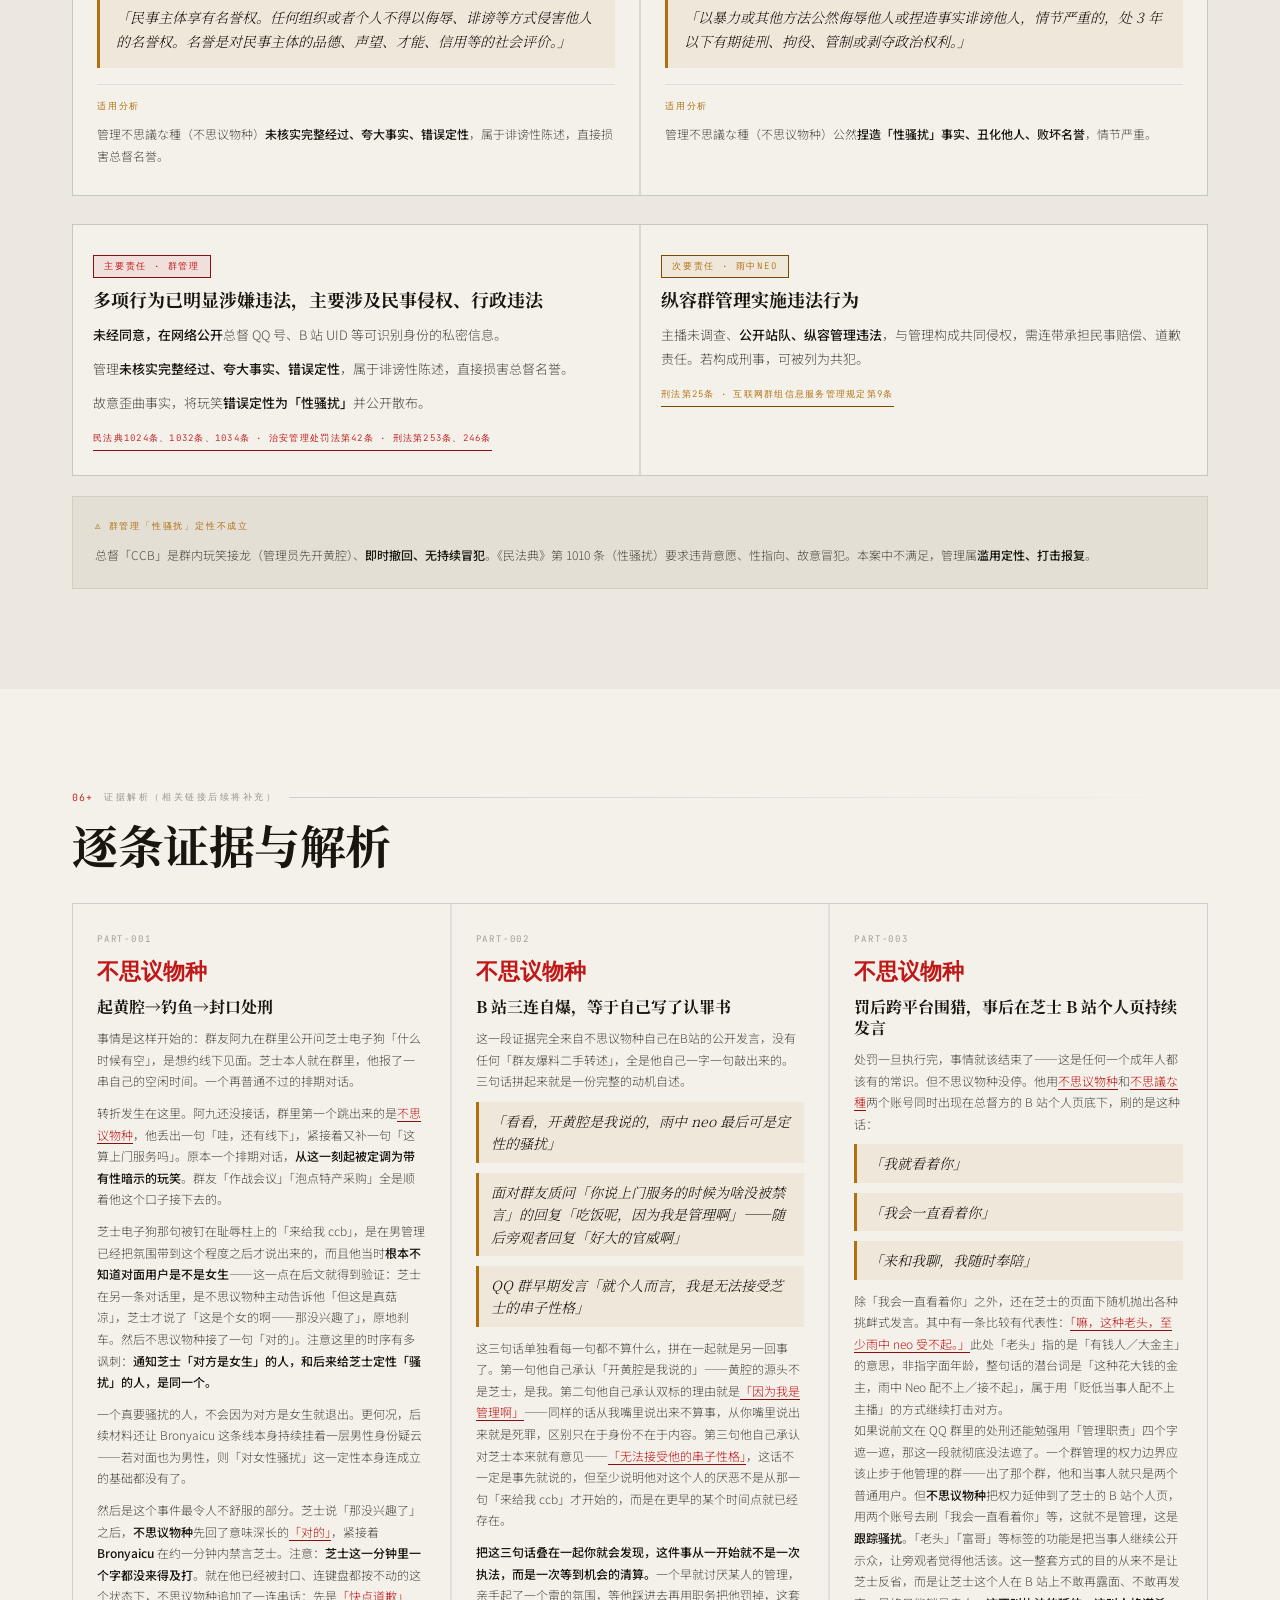
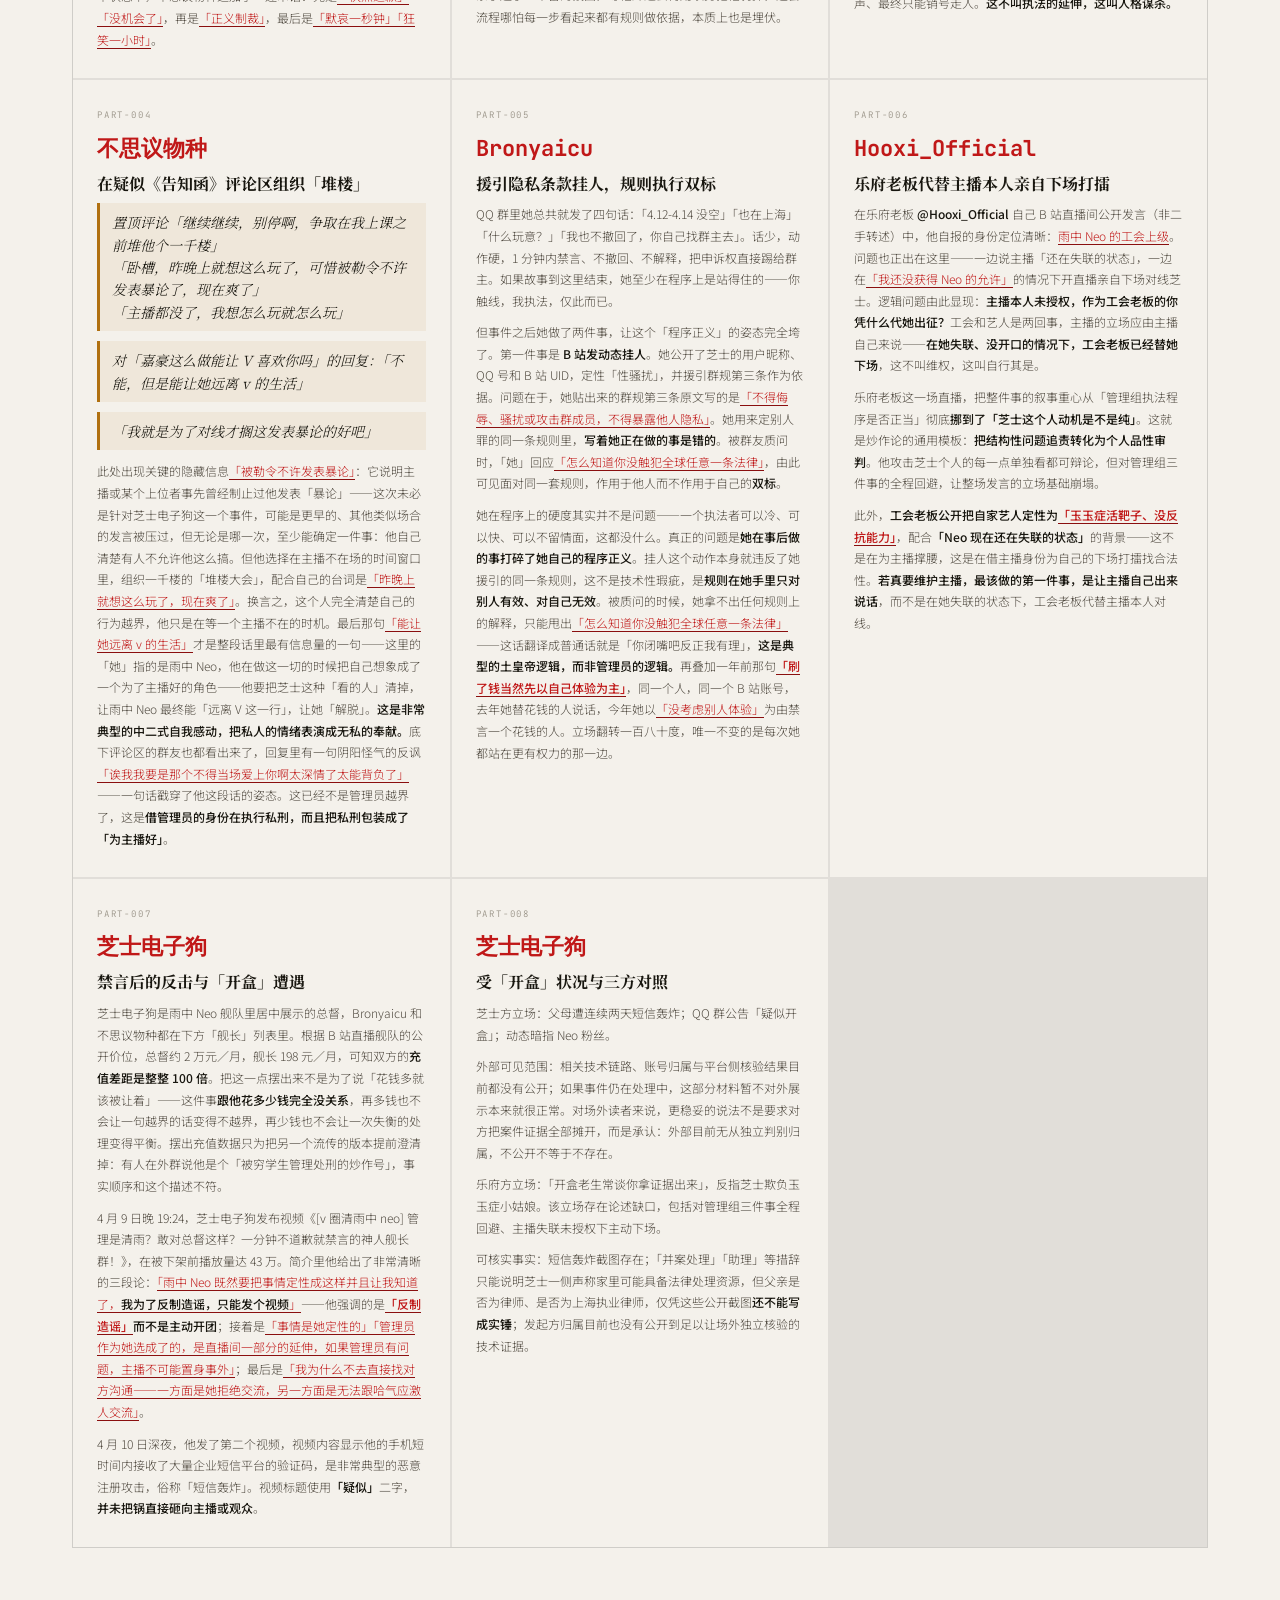
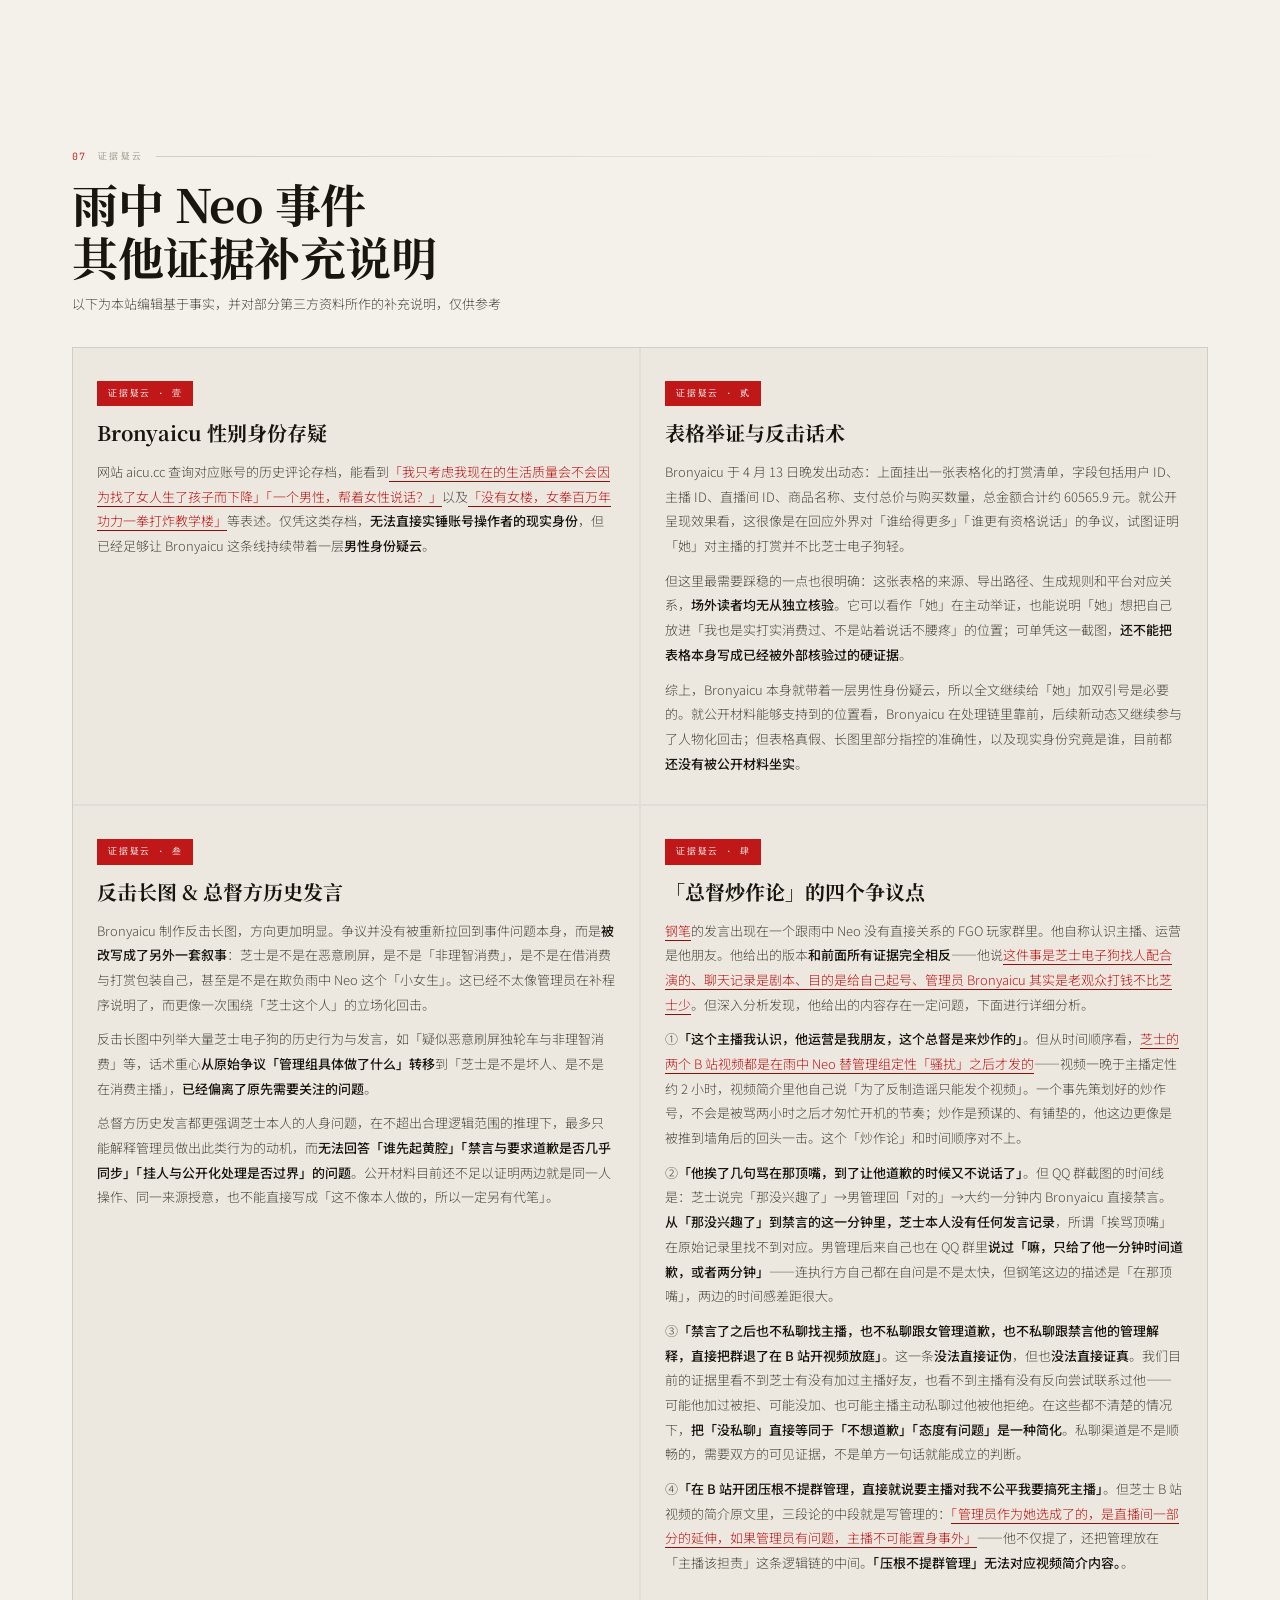
==== commit 1ba423e8: "Add reference link to notice" ====
--- a/index.html
+++ b/index.html
@@ -66,9 +66,9 @@
 
 <!-- ══ HERO ══ -->
 <section class="hero" id="top">
-  <div class="archive-banner">
-        <p><strong>此文章专栏将在 5 月 28 日关闭。</strong></p>
-        <p><strong>This site is going to close on May 28. </strong></p>
+  <div class="archive-banner" style="margin-bottom:30px">
+        <p><strong>此文章专栏将在 5 月 28 日关闭。具体公告详见<a href="https://stridenotstrike.netlify.app/posts/2026-05-26/">此处 ↗</a>查看。</strong></p>
+        <p><strong>This site is going to close on May 28. Details & reasons see <a href="https://stridenotstrike.netlify.app/posts/2026-05-26/">here↗</a>.</strong></p>
     </div>
   <div class="hero__grid"></div>
   <div class="hero__bar"></div>
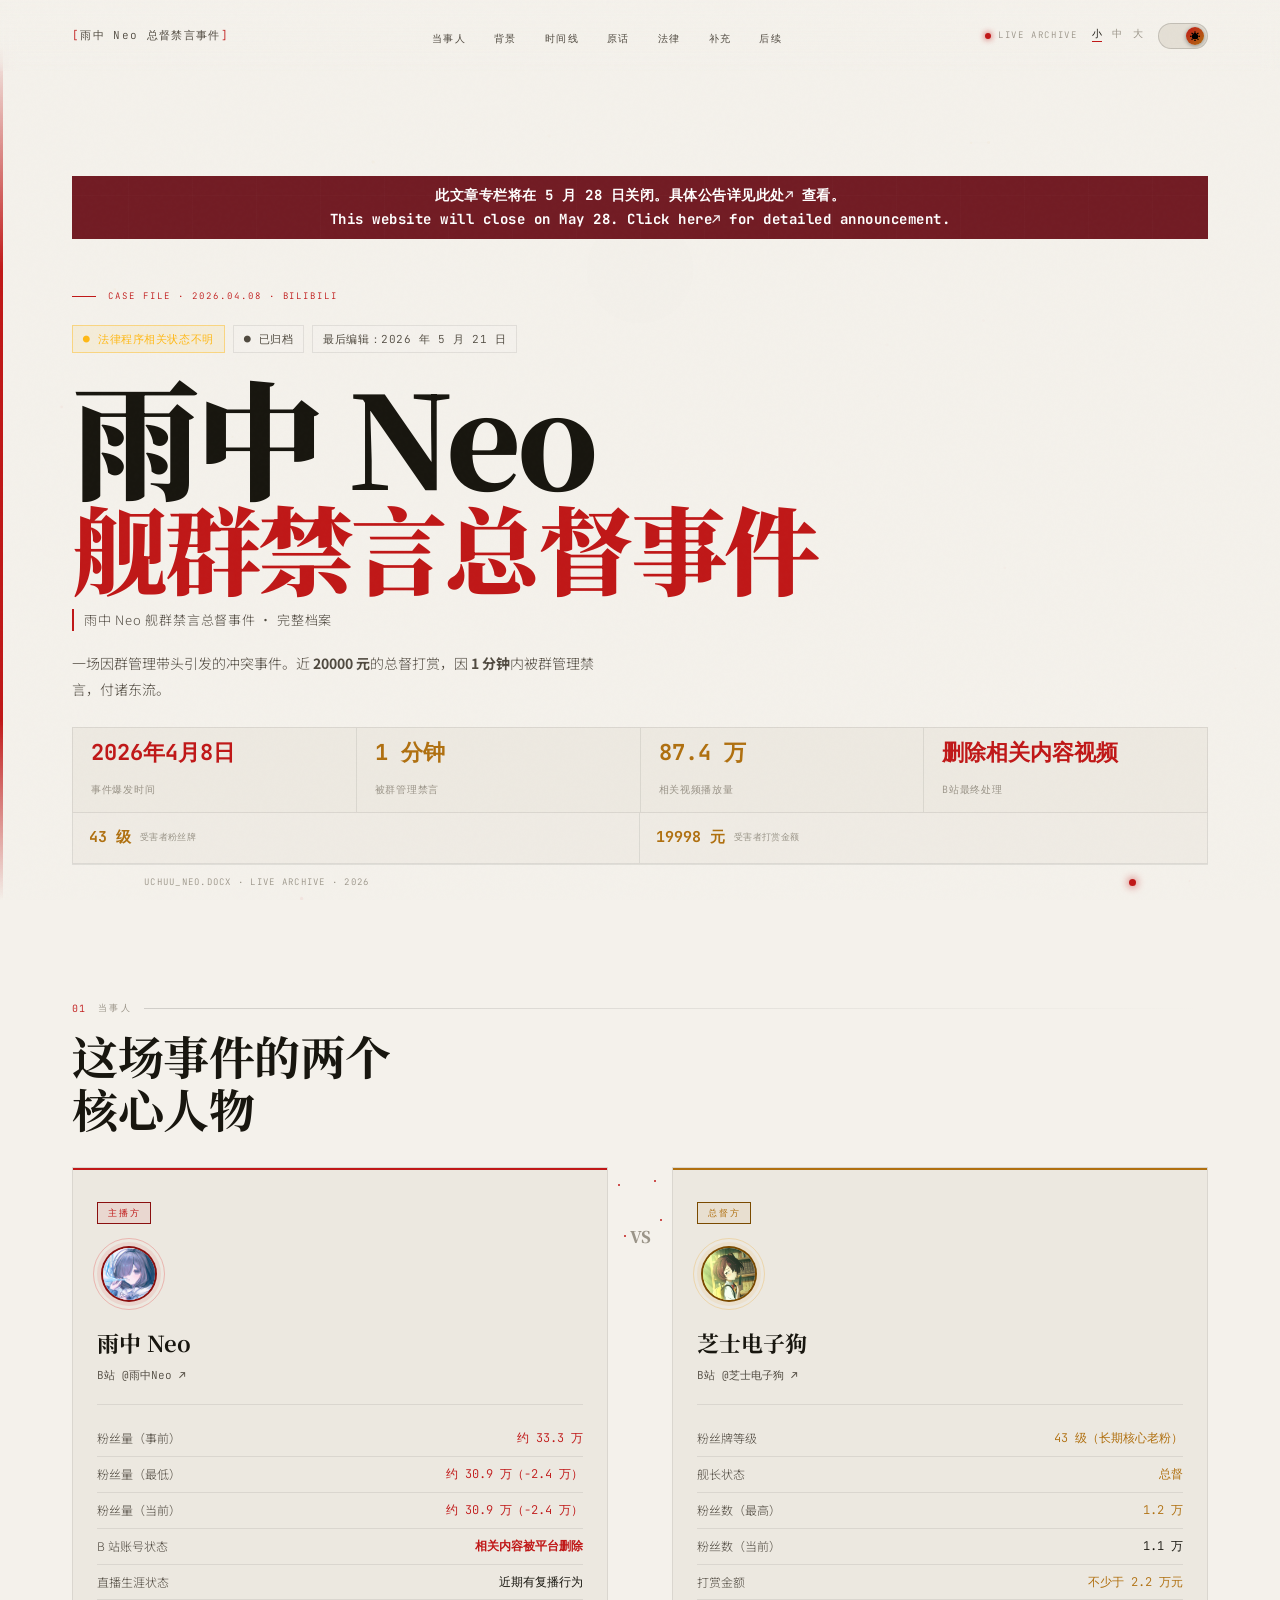
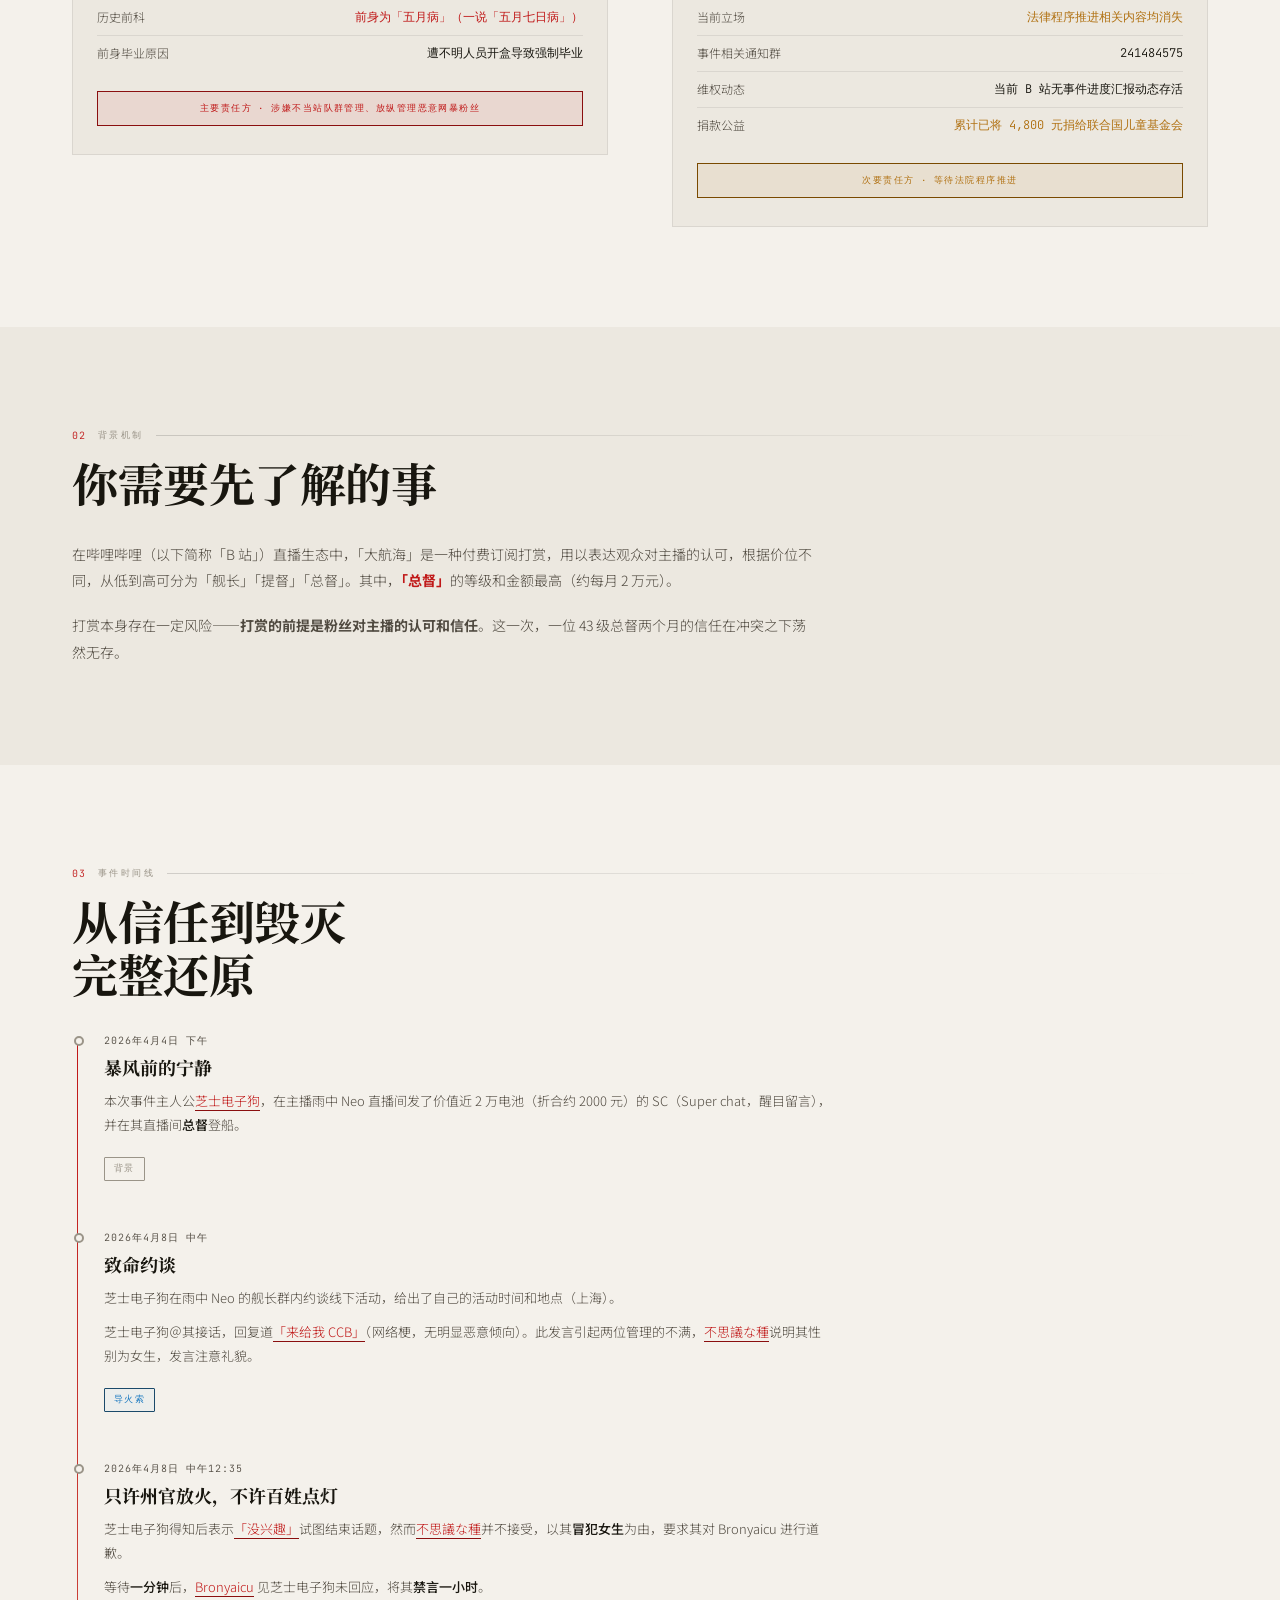
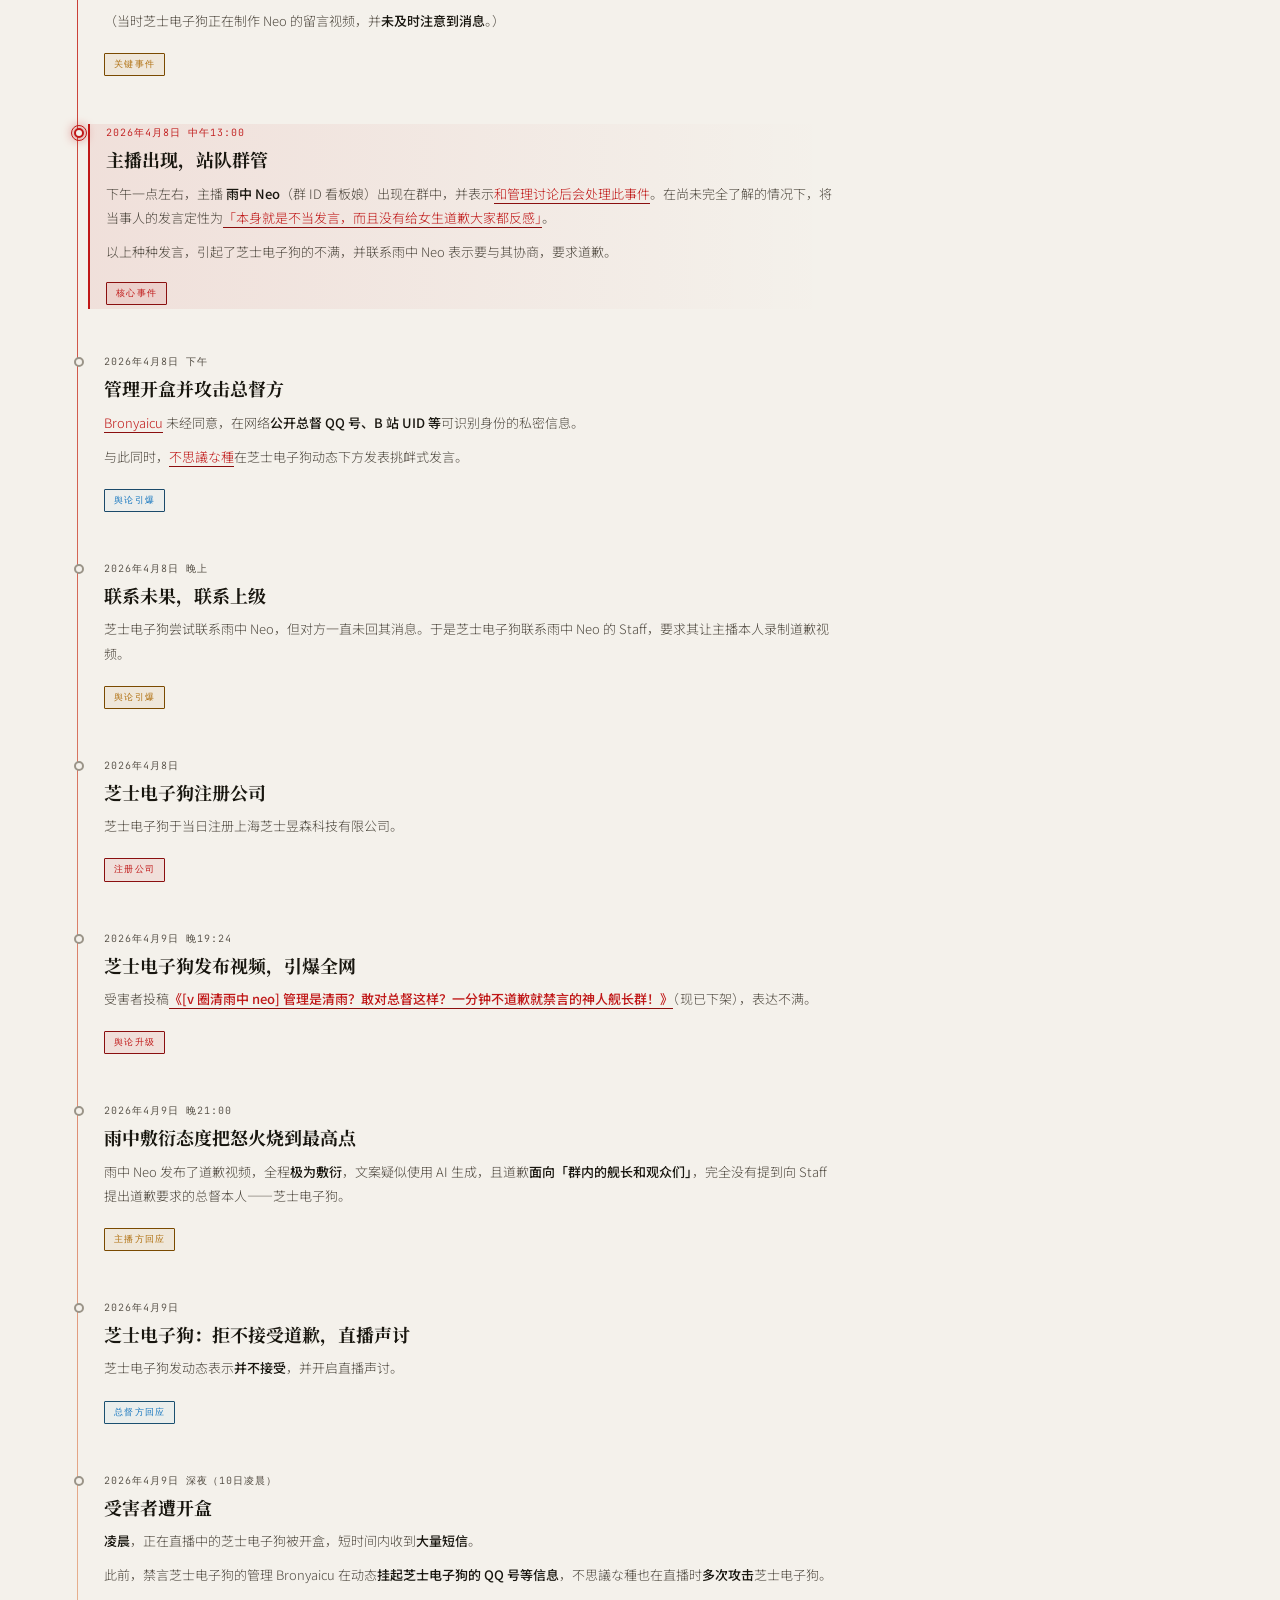
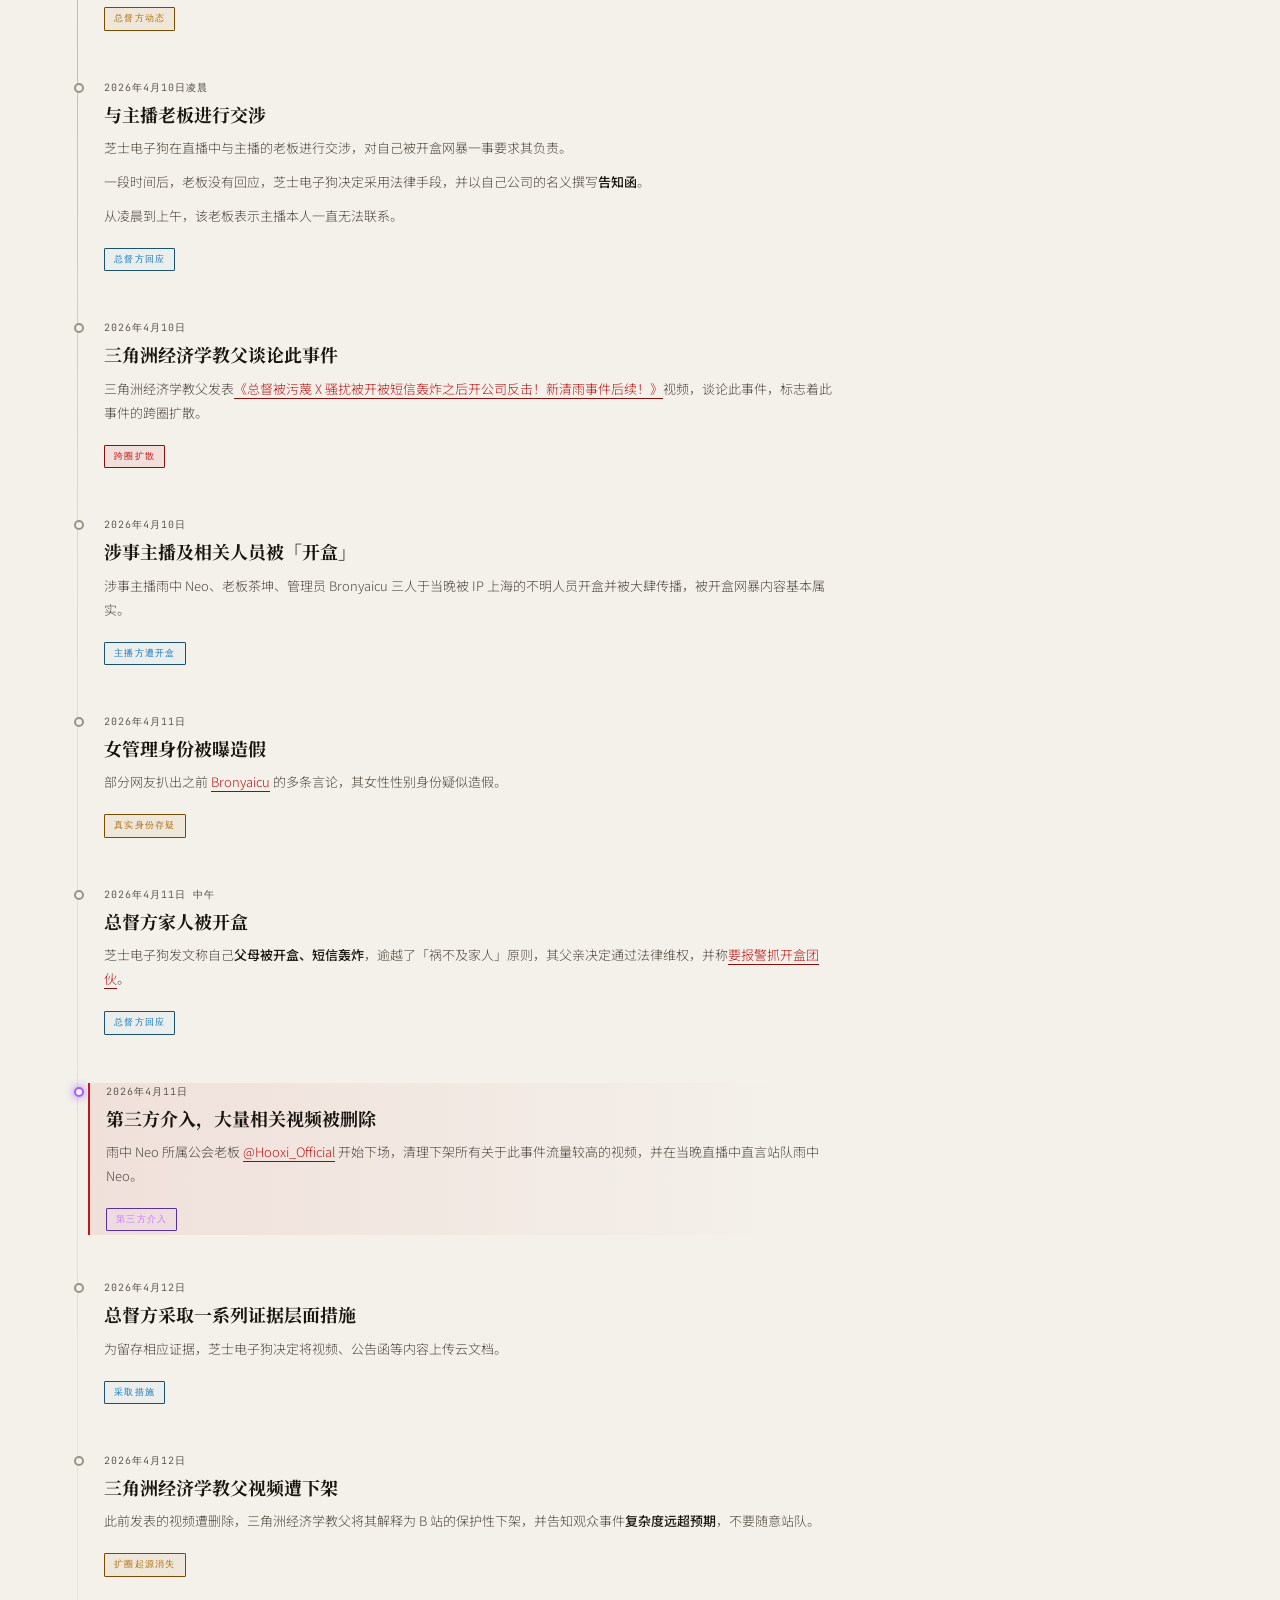
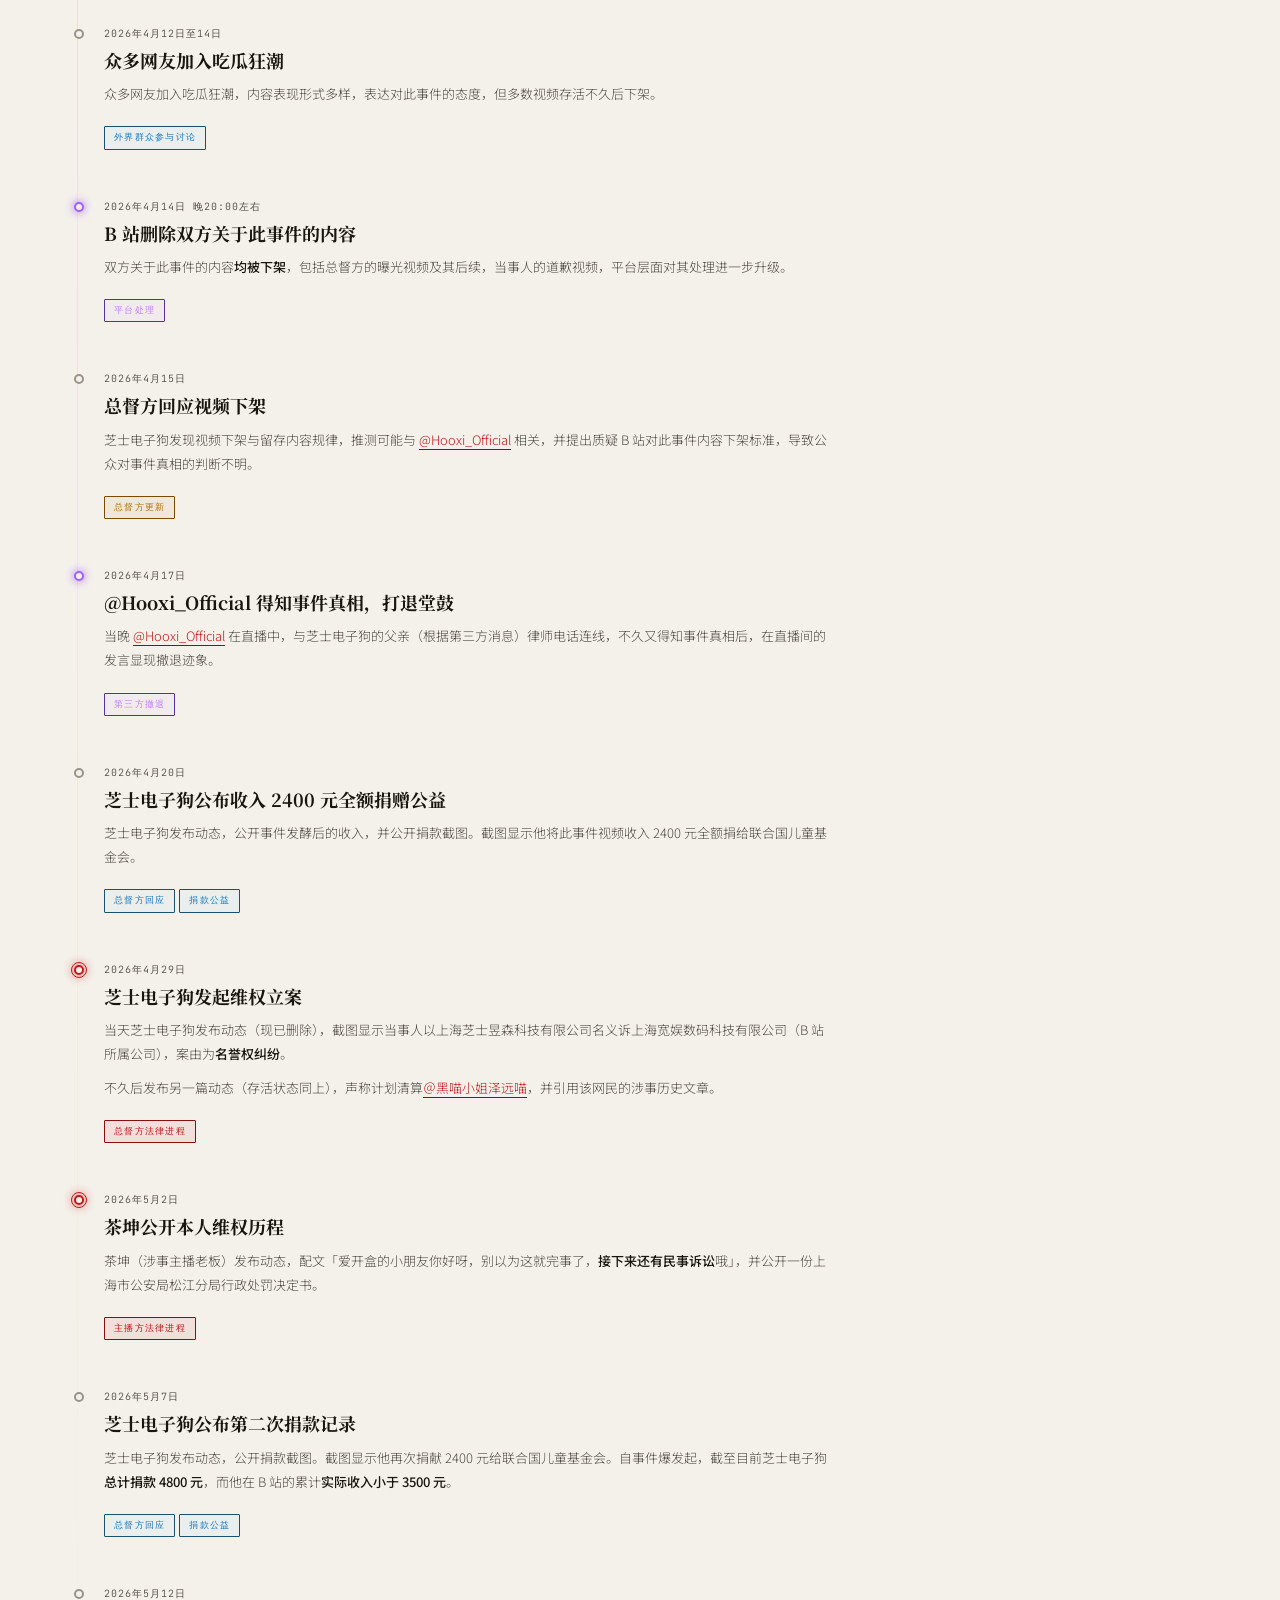
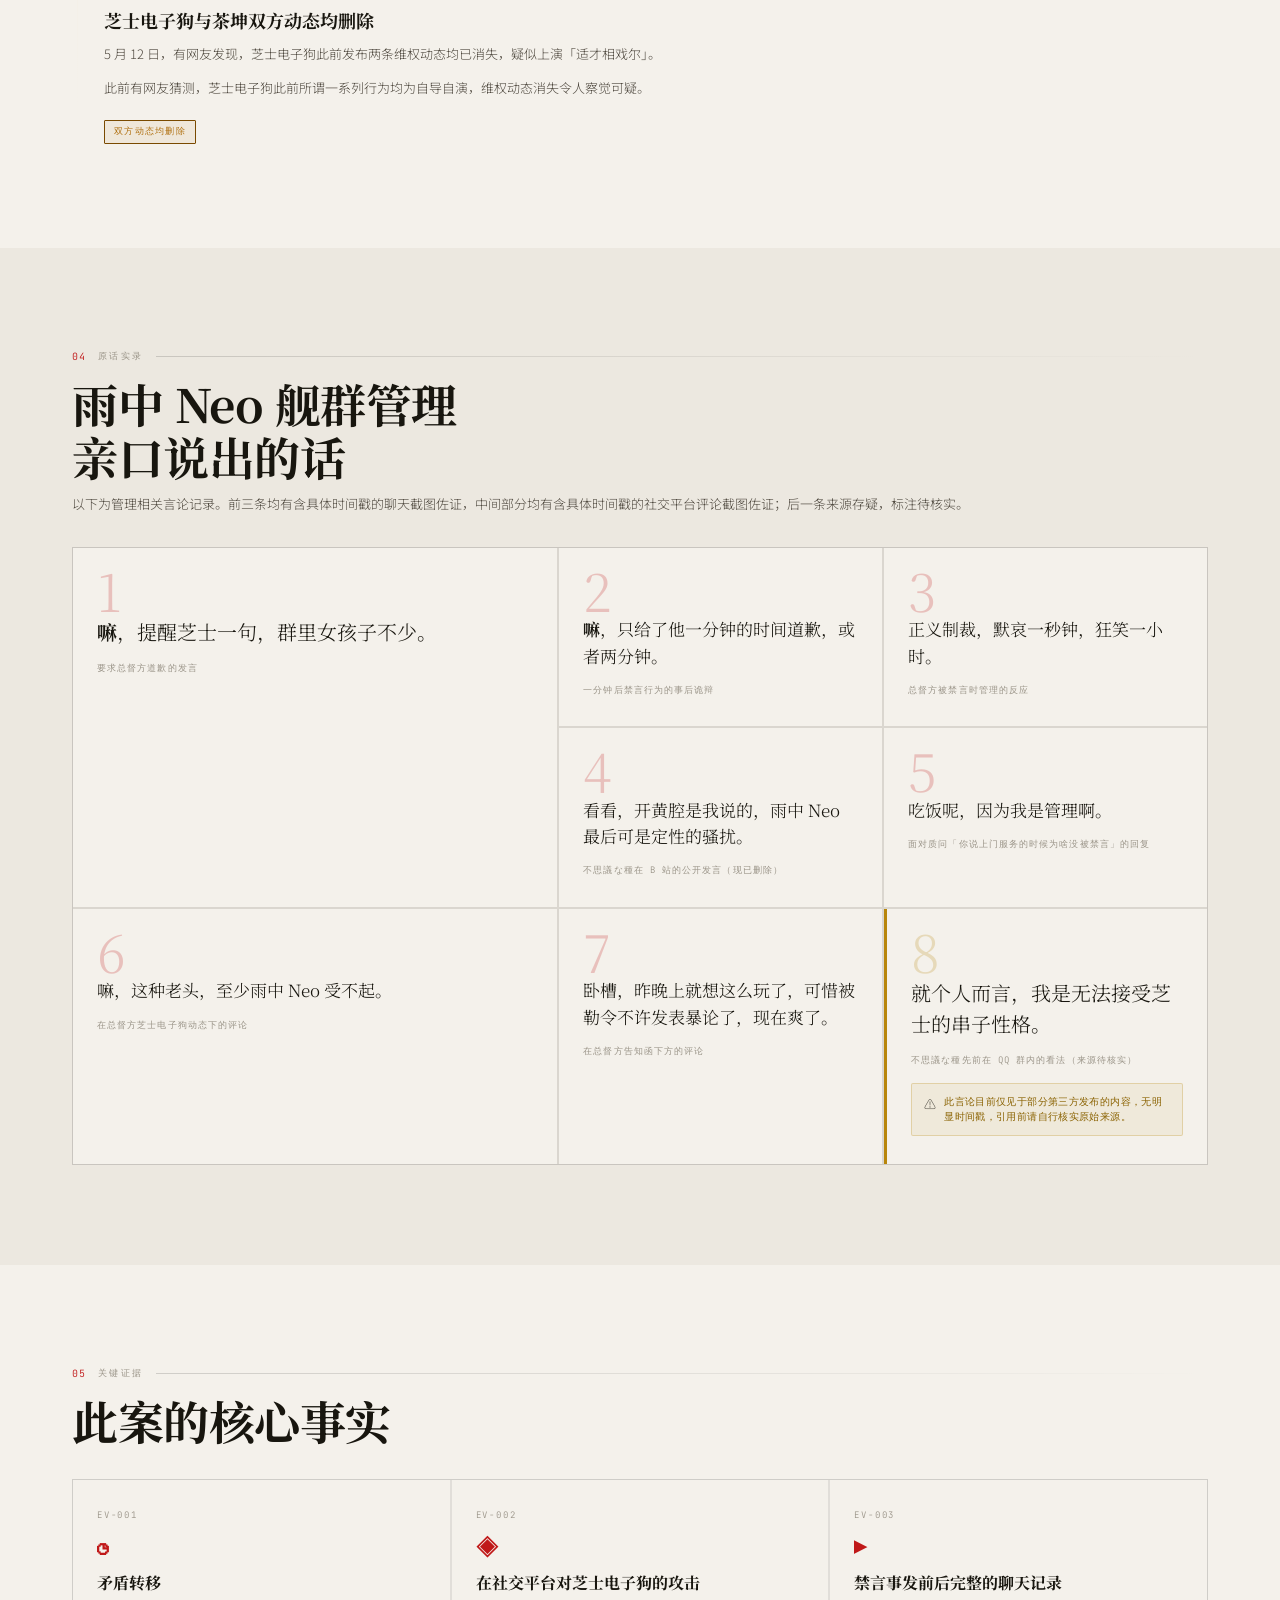
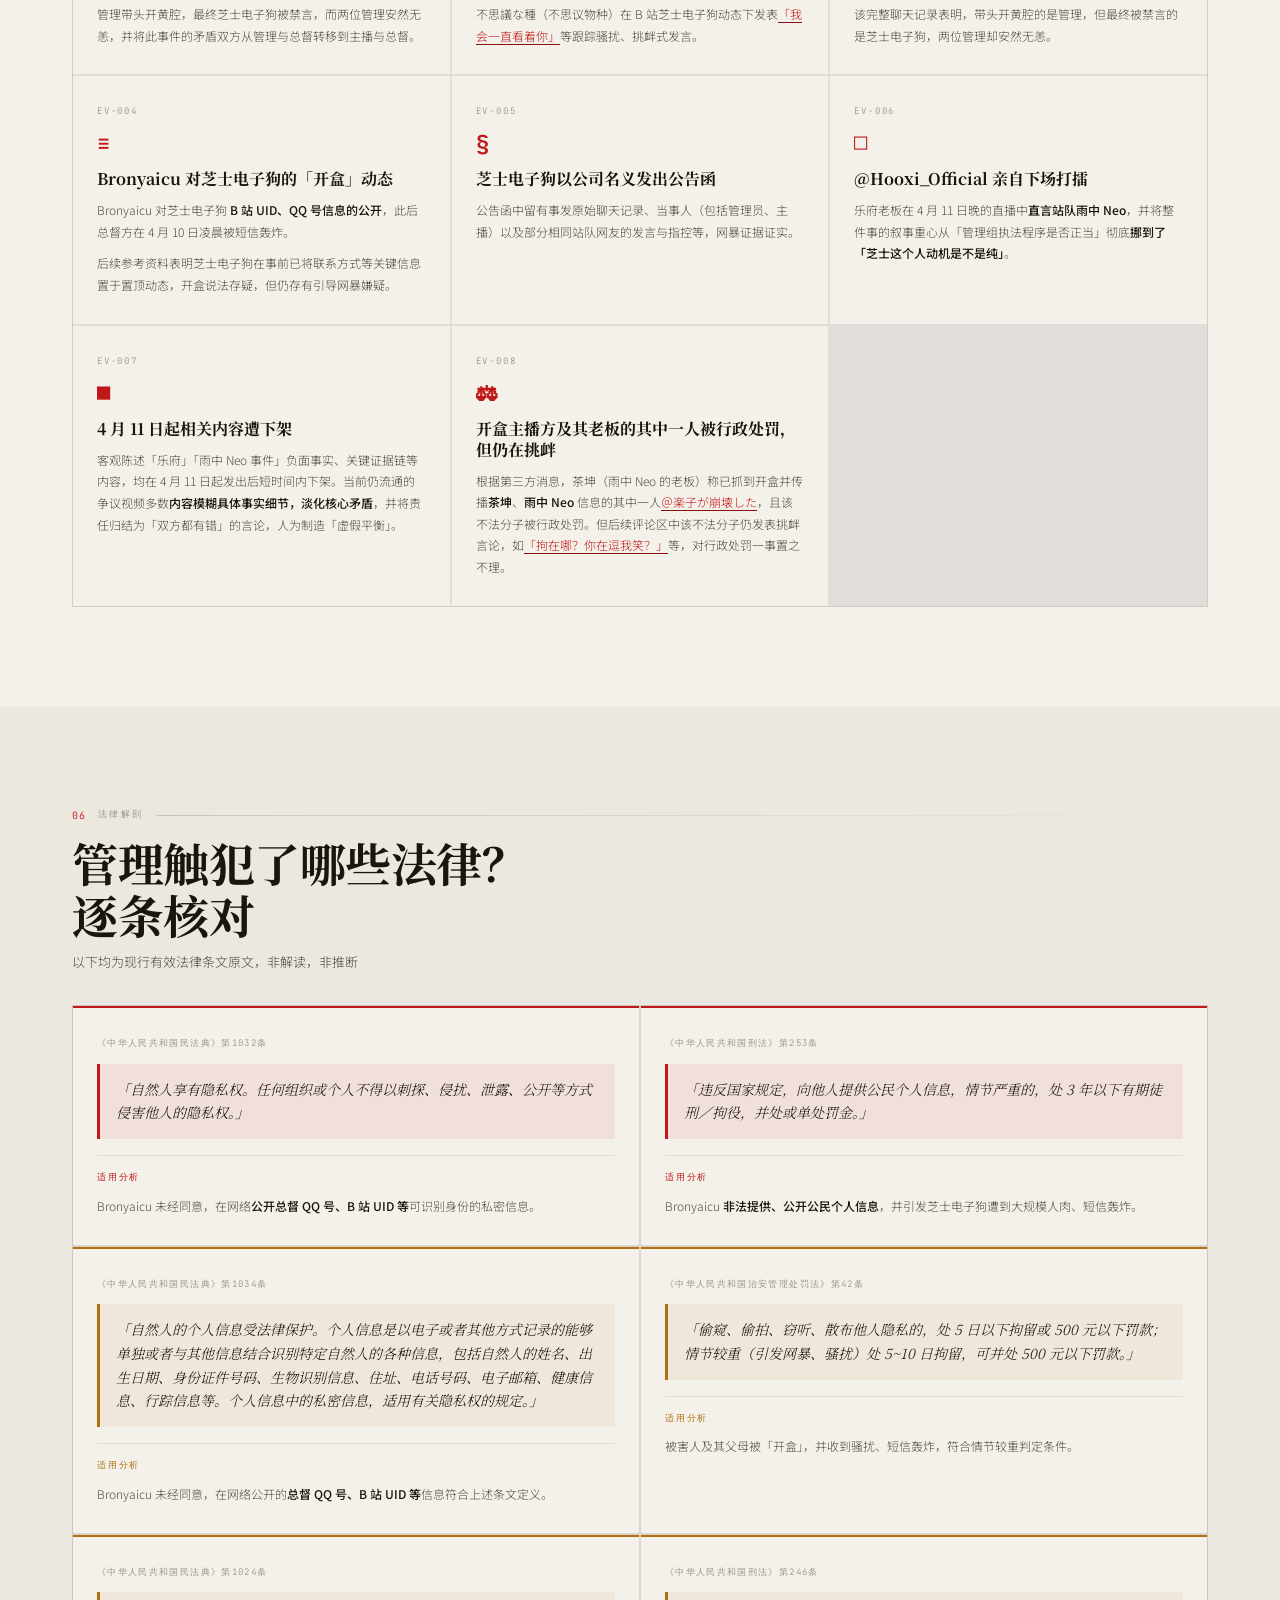
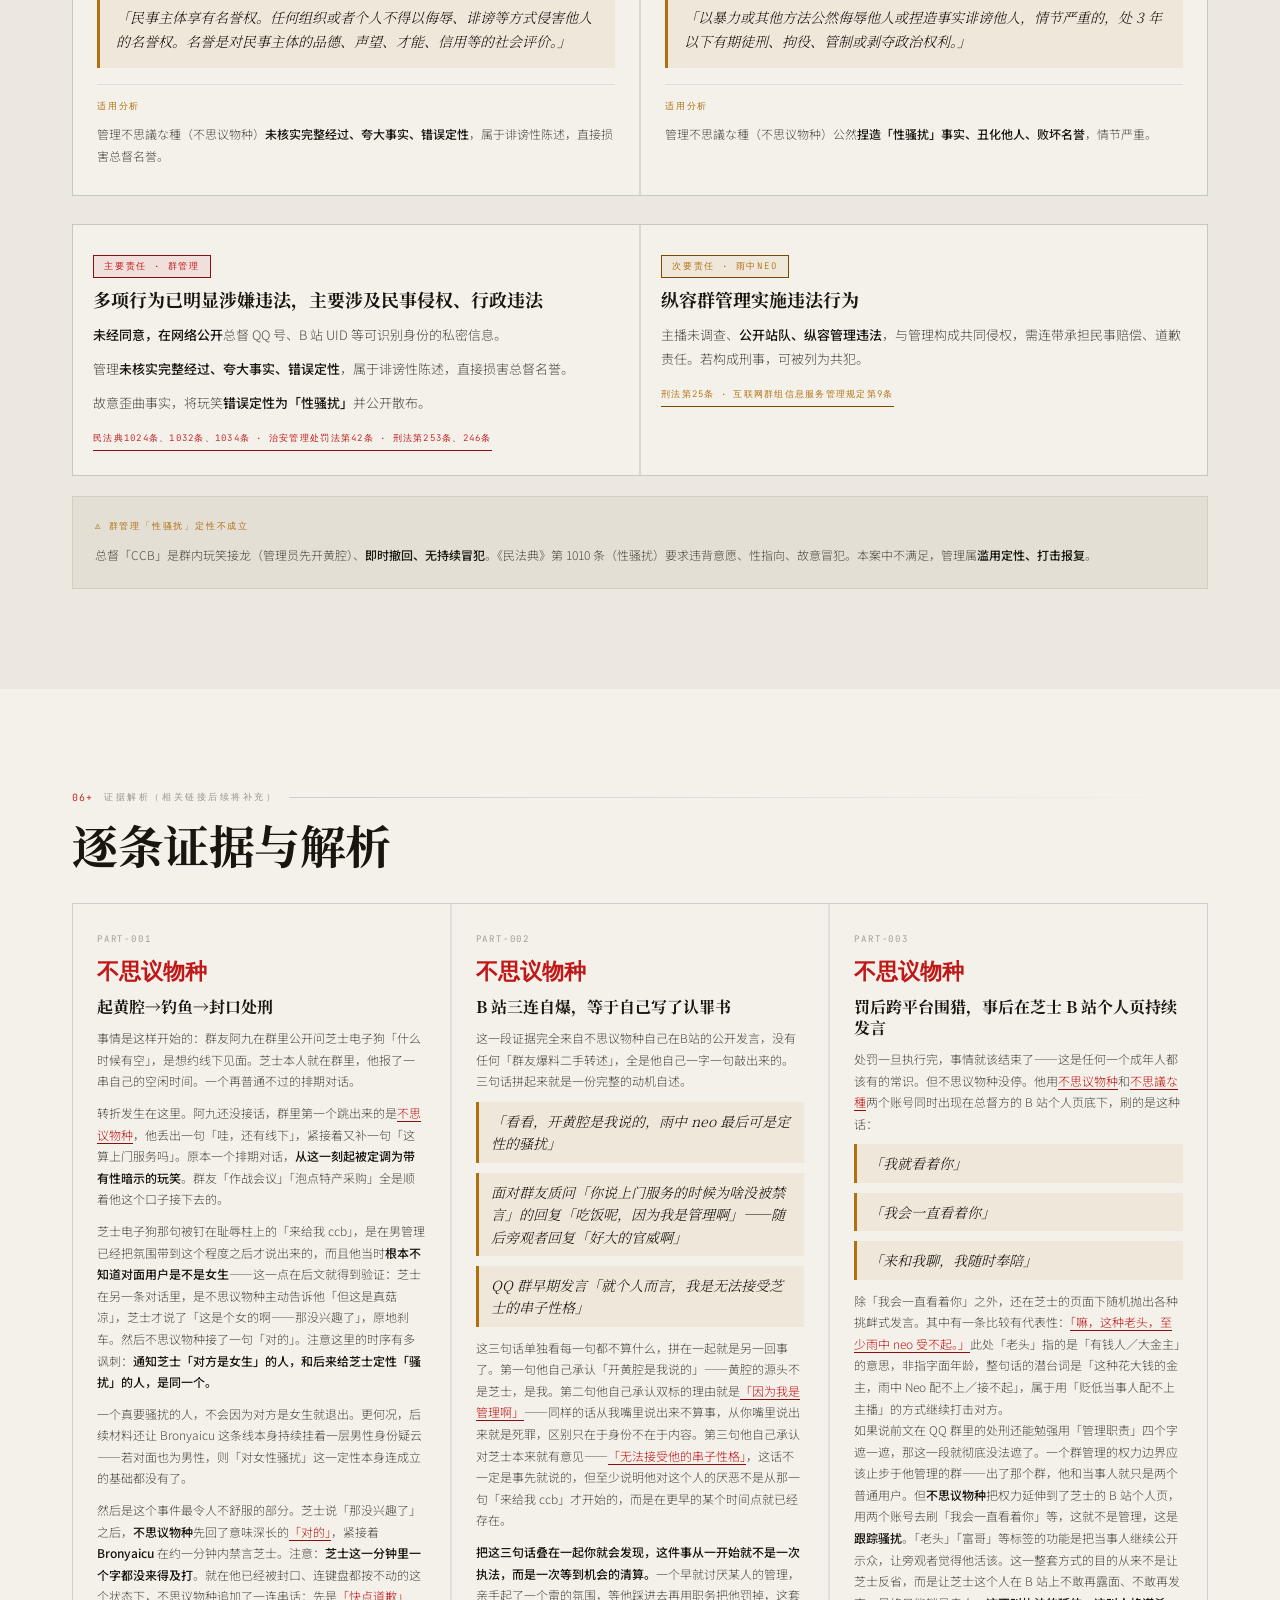
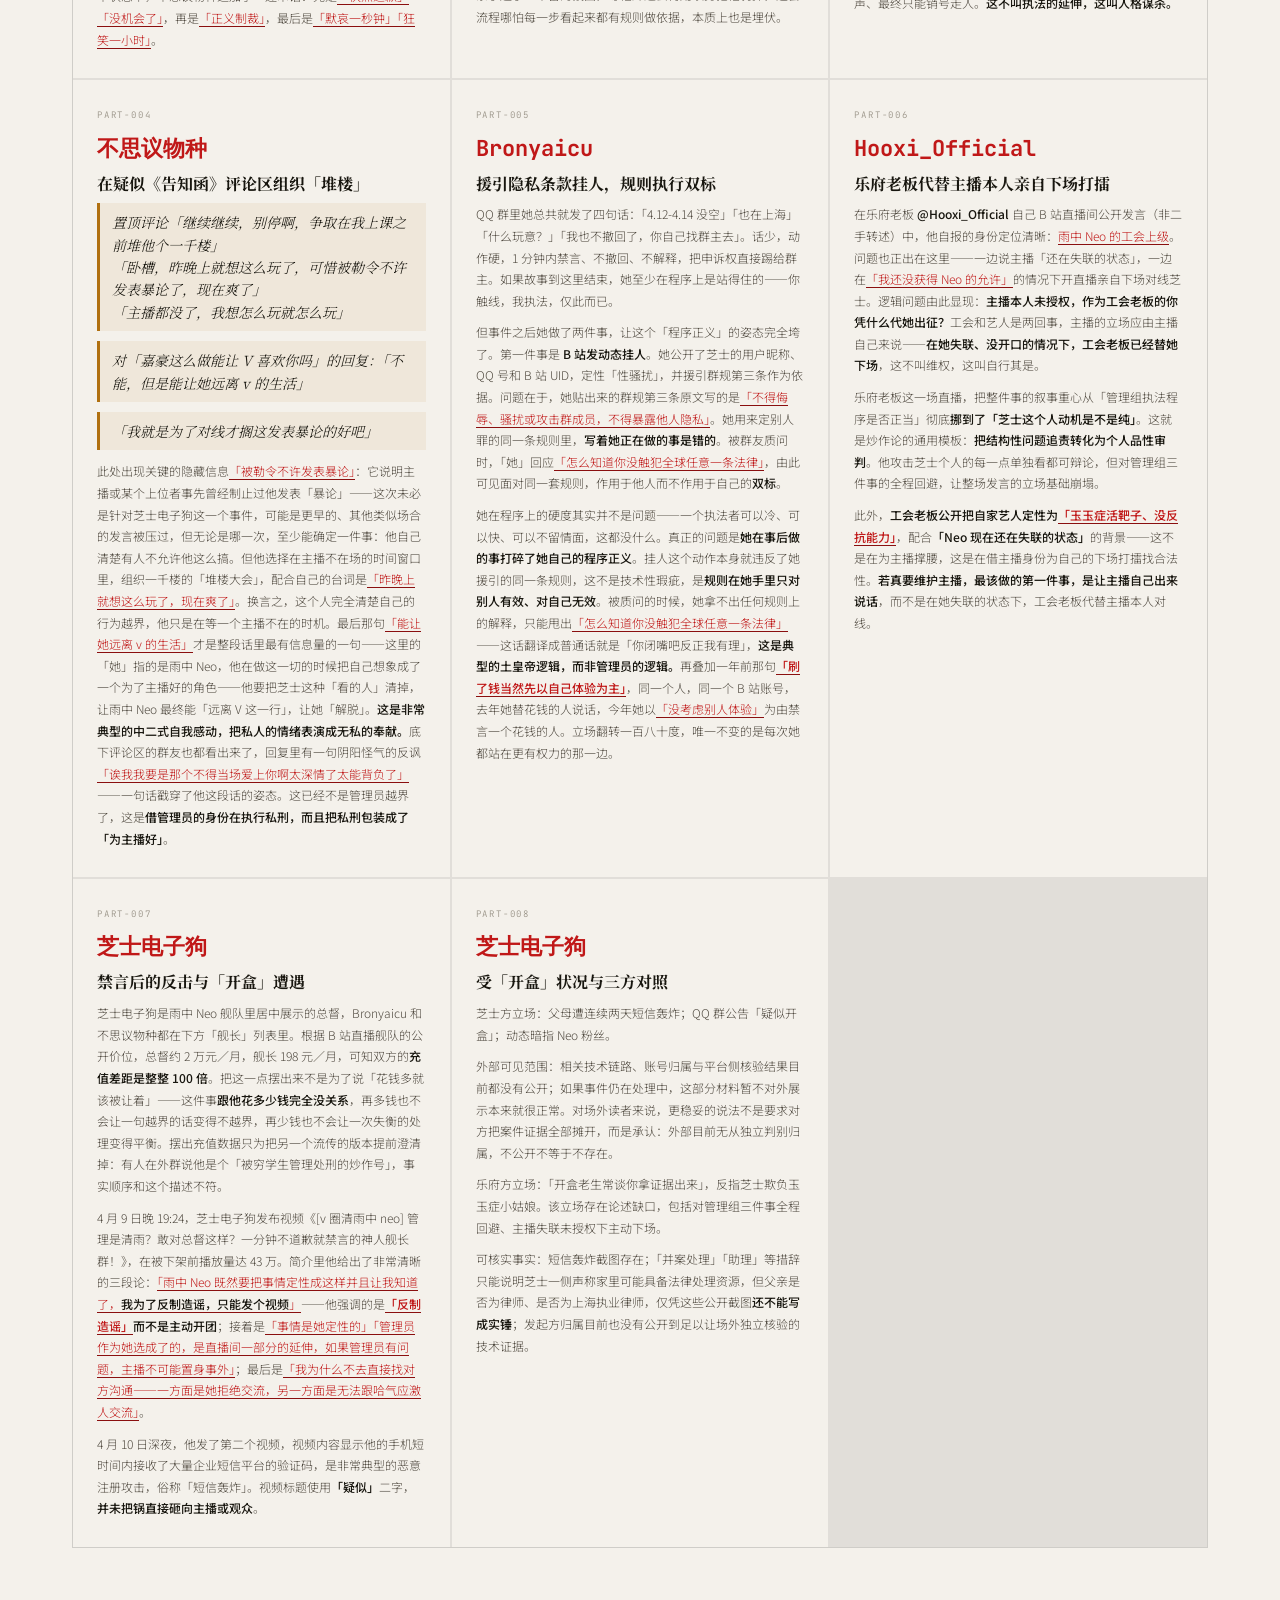
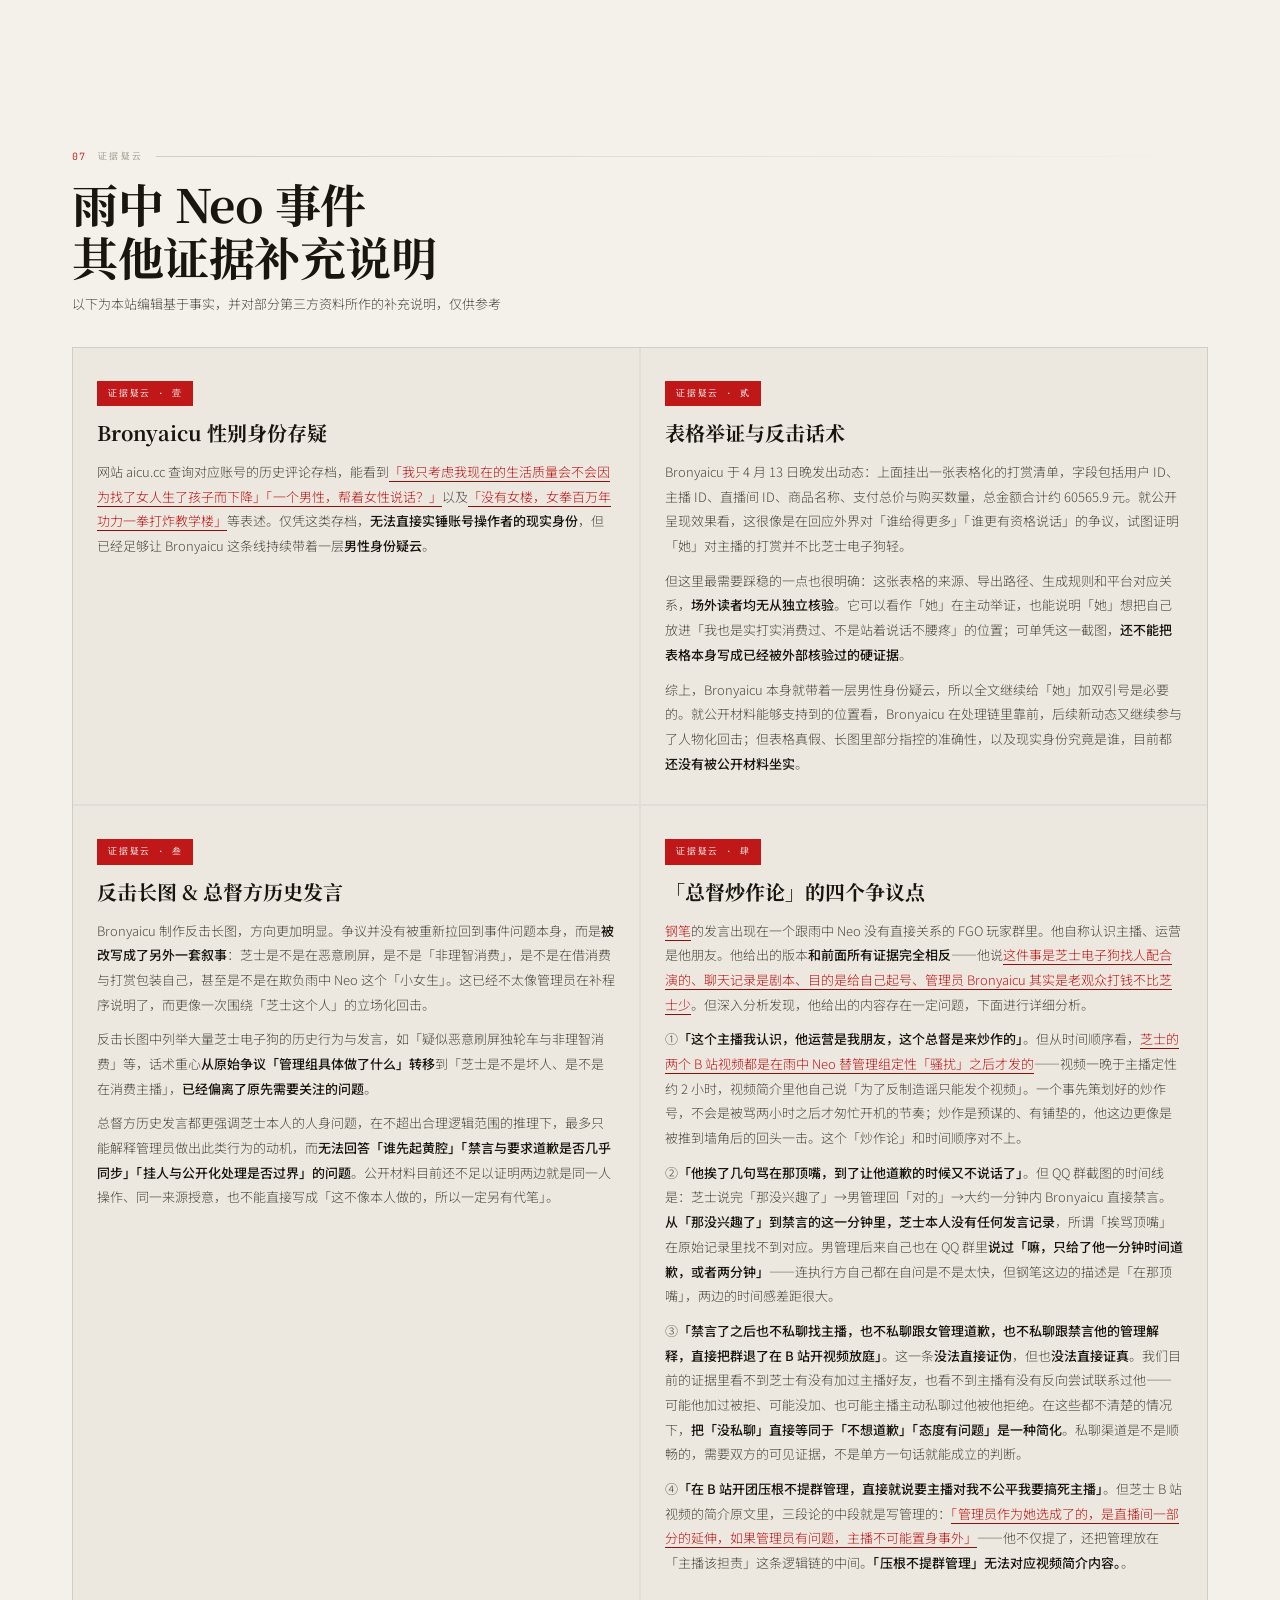
==== commit bcacbe1f: "Fix archive translation" ====
--- a/index.html
+++ b/index.html
@@ -66,10 +66,10 @@
 
 <!-- ══ HERO ══ -->
 <section class="hero" id="top">
-  <div class="archive-banner" style="margin-bottom:30px">
-        <p><strong>此文章专栏将在 5 月 28 日关闭。具体公告详见<a href="https://stridenotstrike.netlify.app/posts/2026-05-26/">此处 ↗</a>查看。</strong></p>
-        <p><strong>This site is going to close on May 28. Details & reasons see <a href="https://stridenotstrike.netlify.app/posts/2026-05-26/">here↗</a>.</strong></p>
-    </div>
+  <div class="archive-banner" style="margin-bottom:50px">
+      <p><strong>此文章专栏将在 5 月 28 日关闭。具体公告详见<a href="https://stridenotstrike.netlify.app/posts/2026-05-26/">此处↗</a> 查看。</strong></p>
+      <p><strong>This website will close on May 28. <a href="https://stridenotstrike.netlify.app/posts/2026-05-26/">Click here↗</a> for detailed announcement.</strong></p>
+  </div>
   <div class="hero__grid"></div>
   <div class="hero__bar"></div>
 
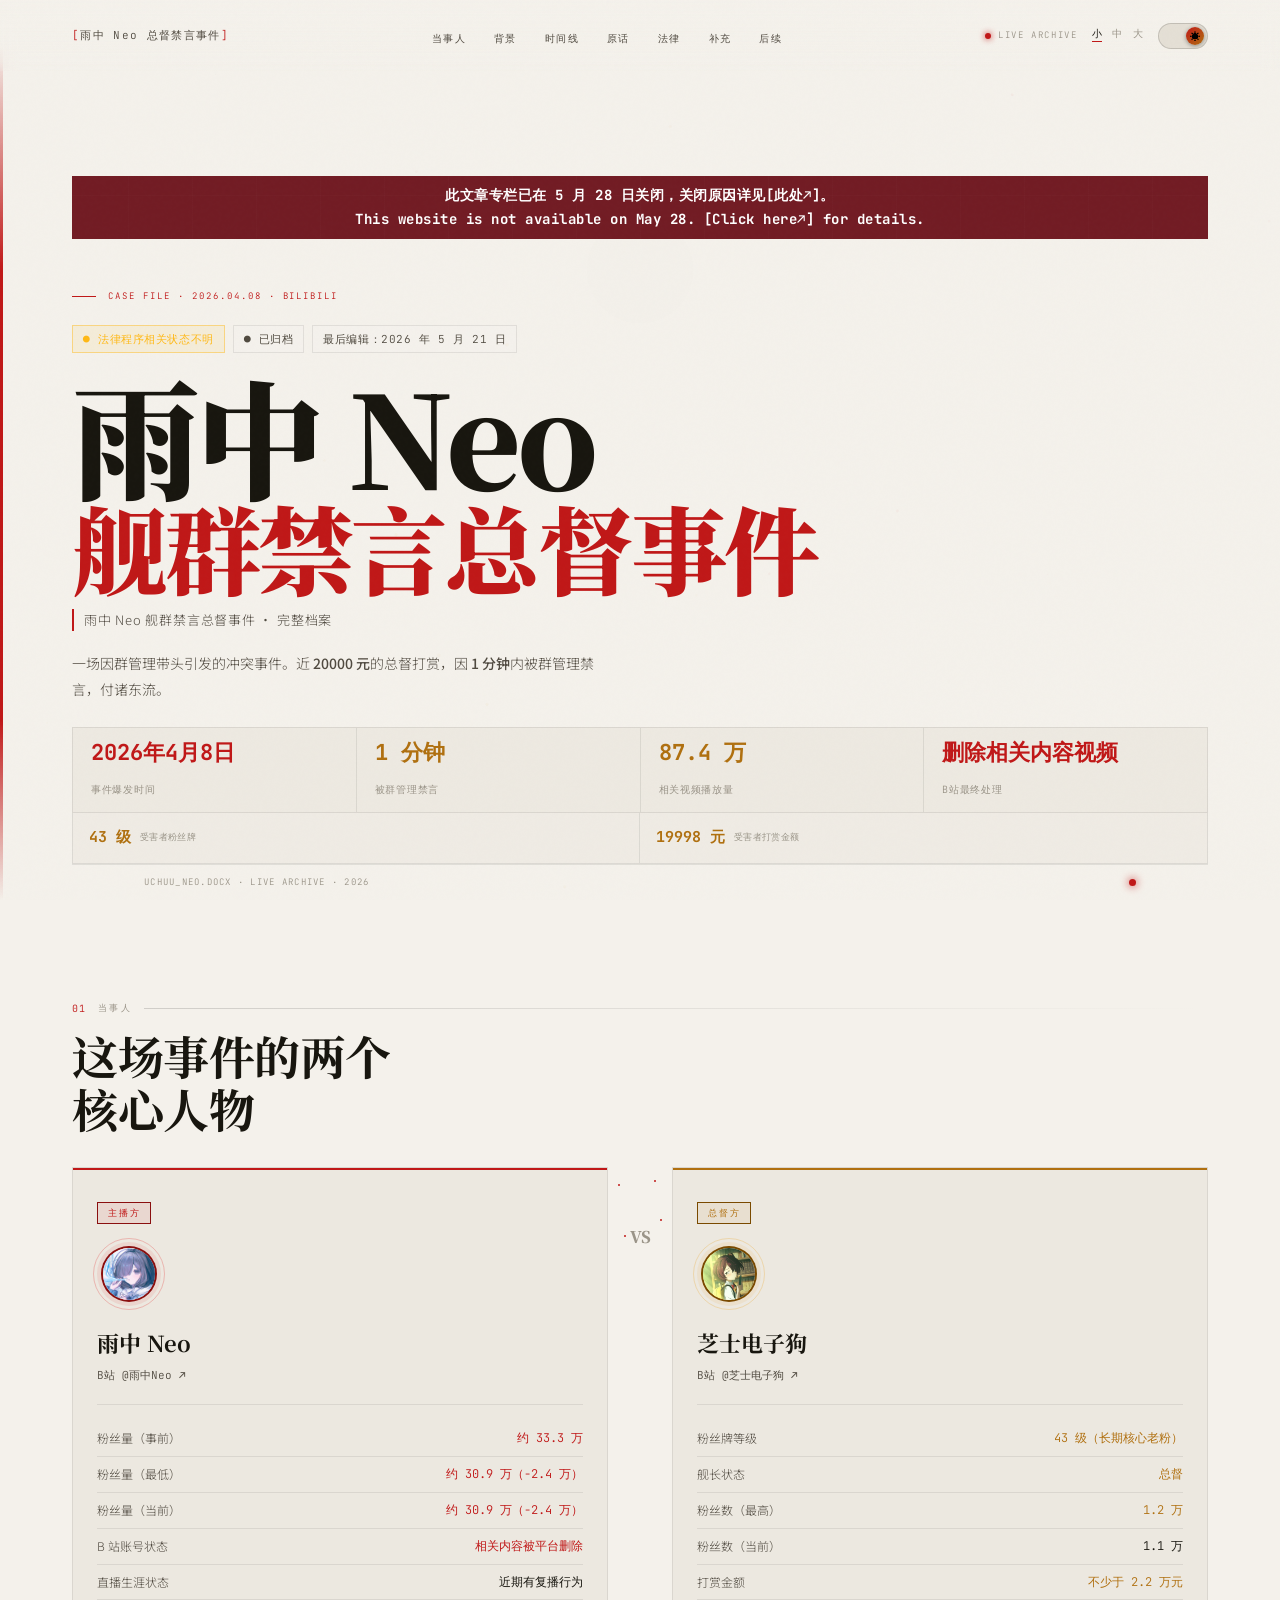
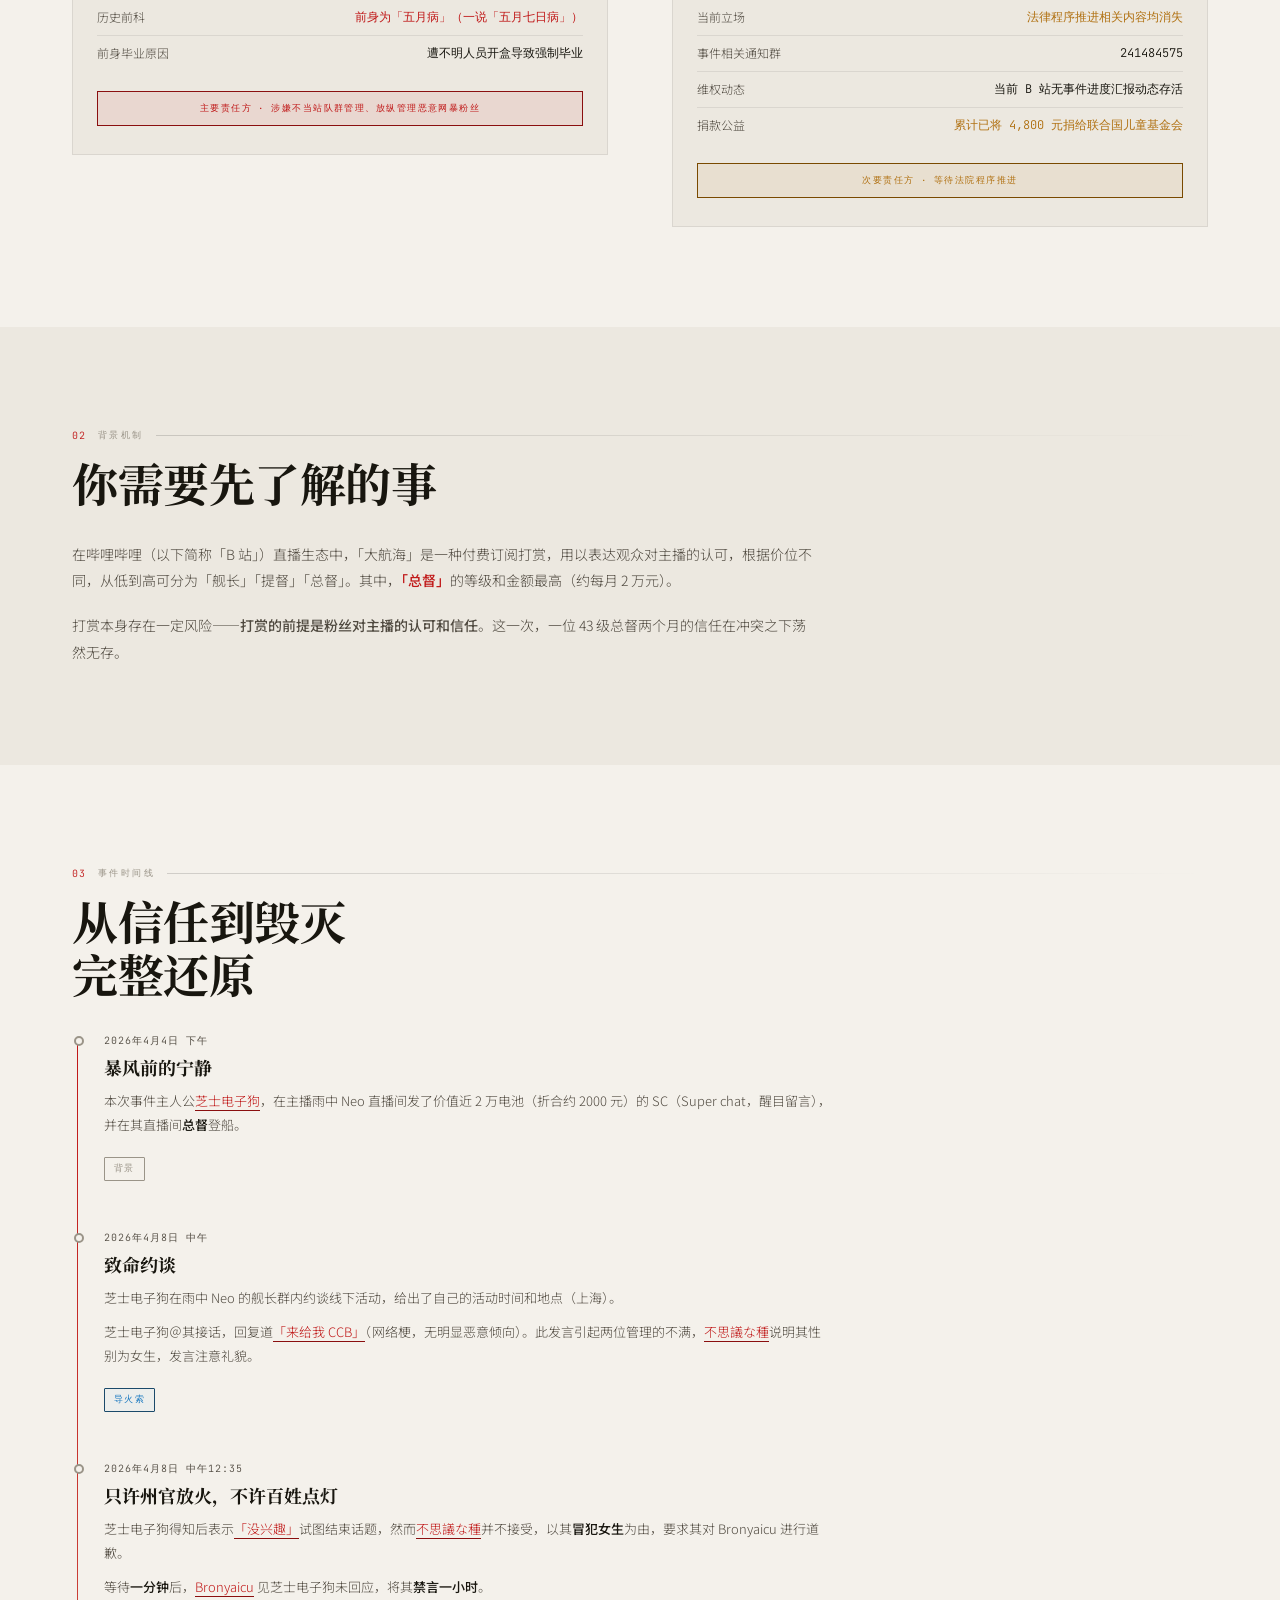
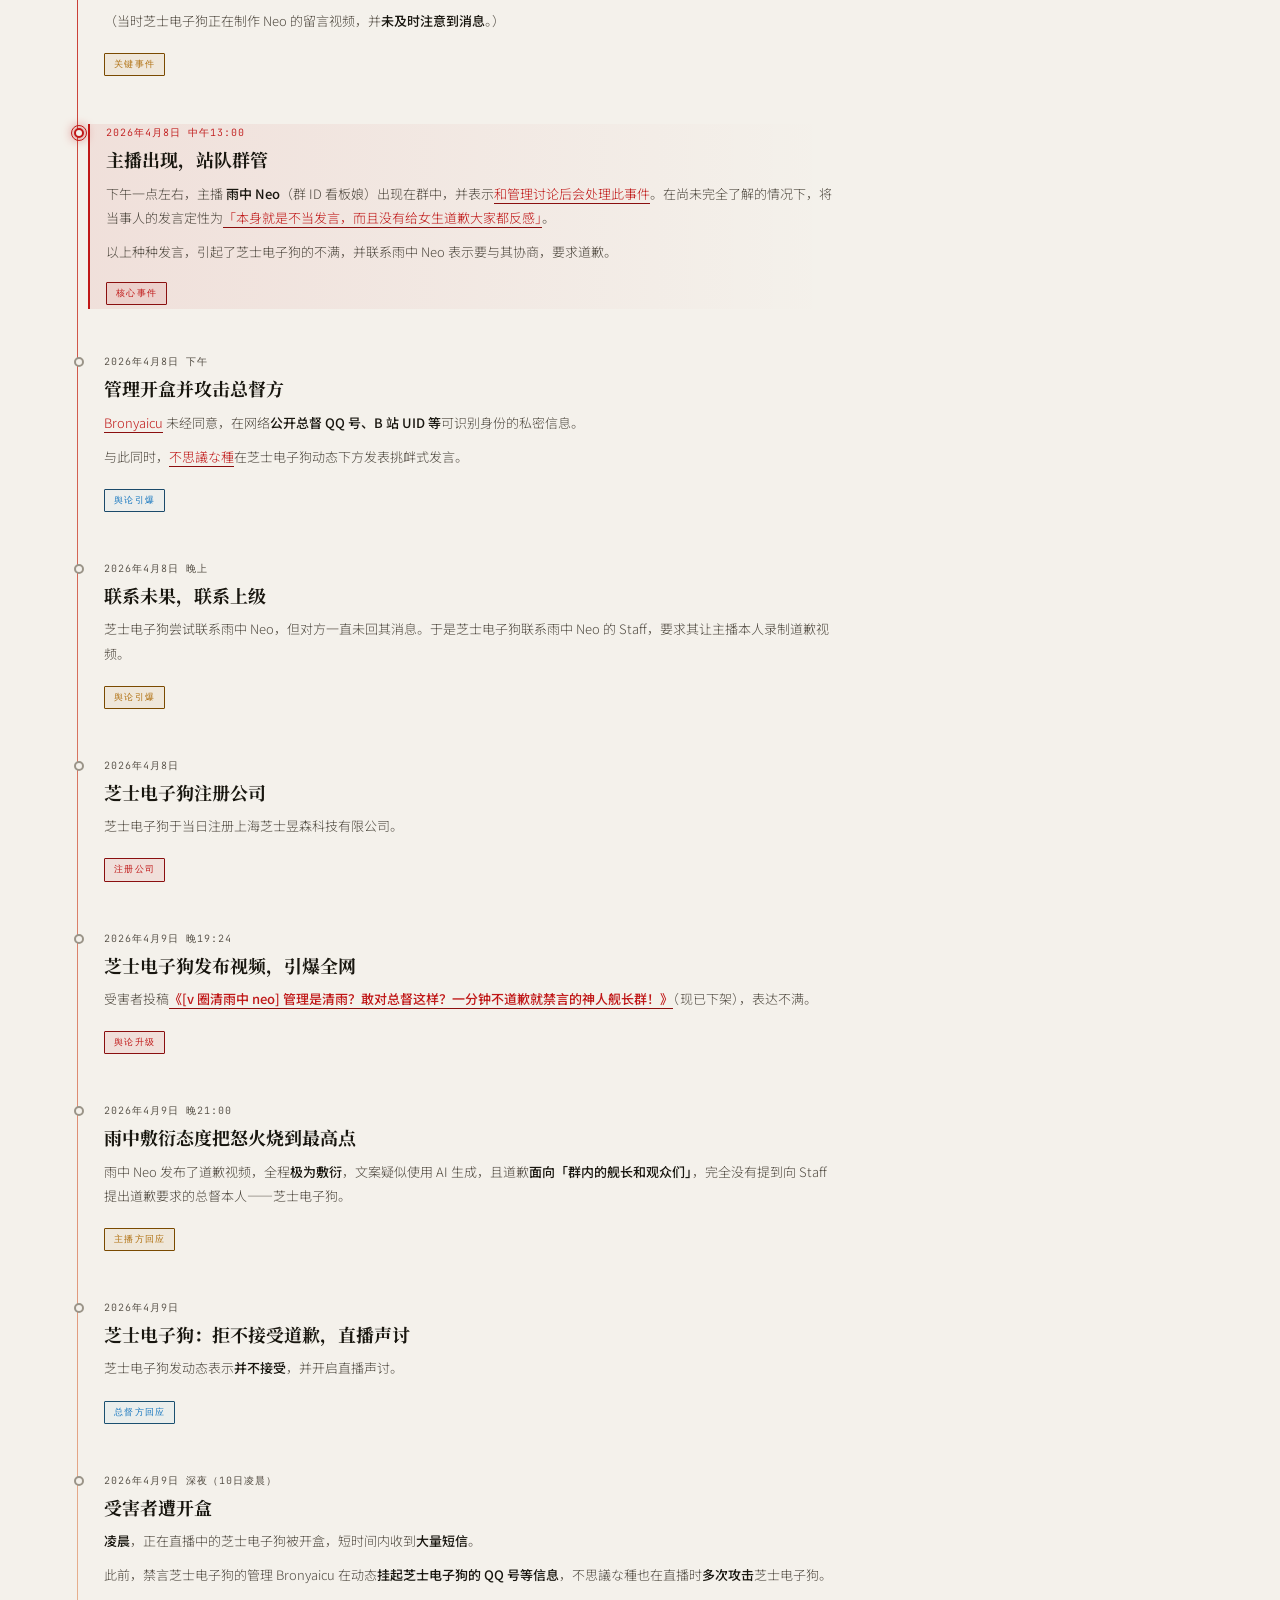
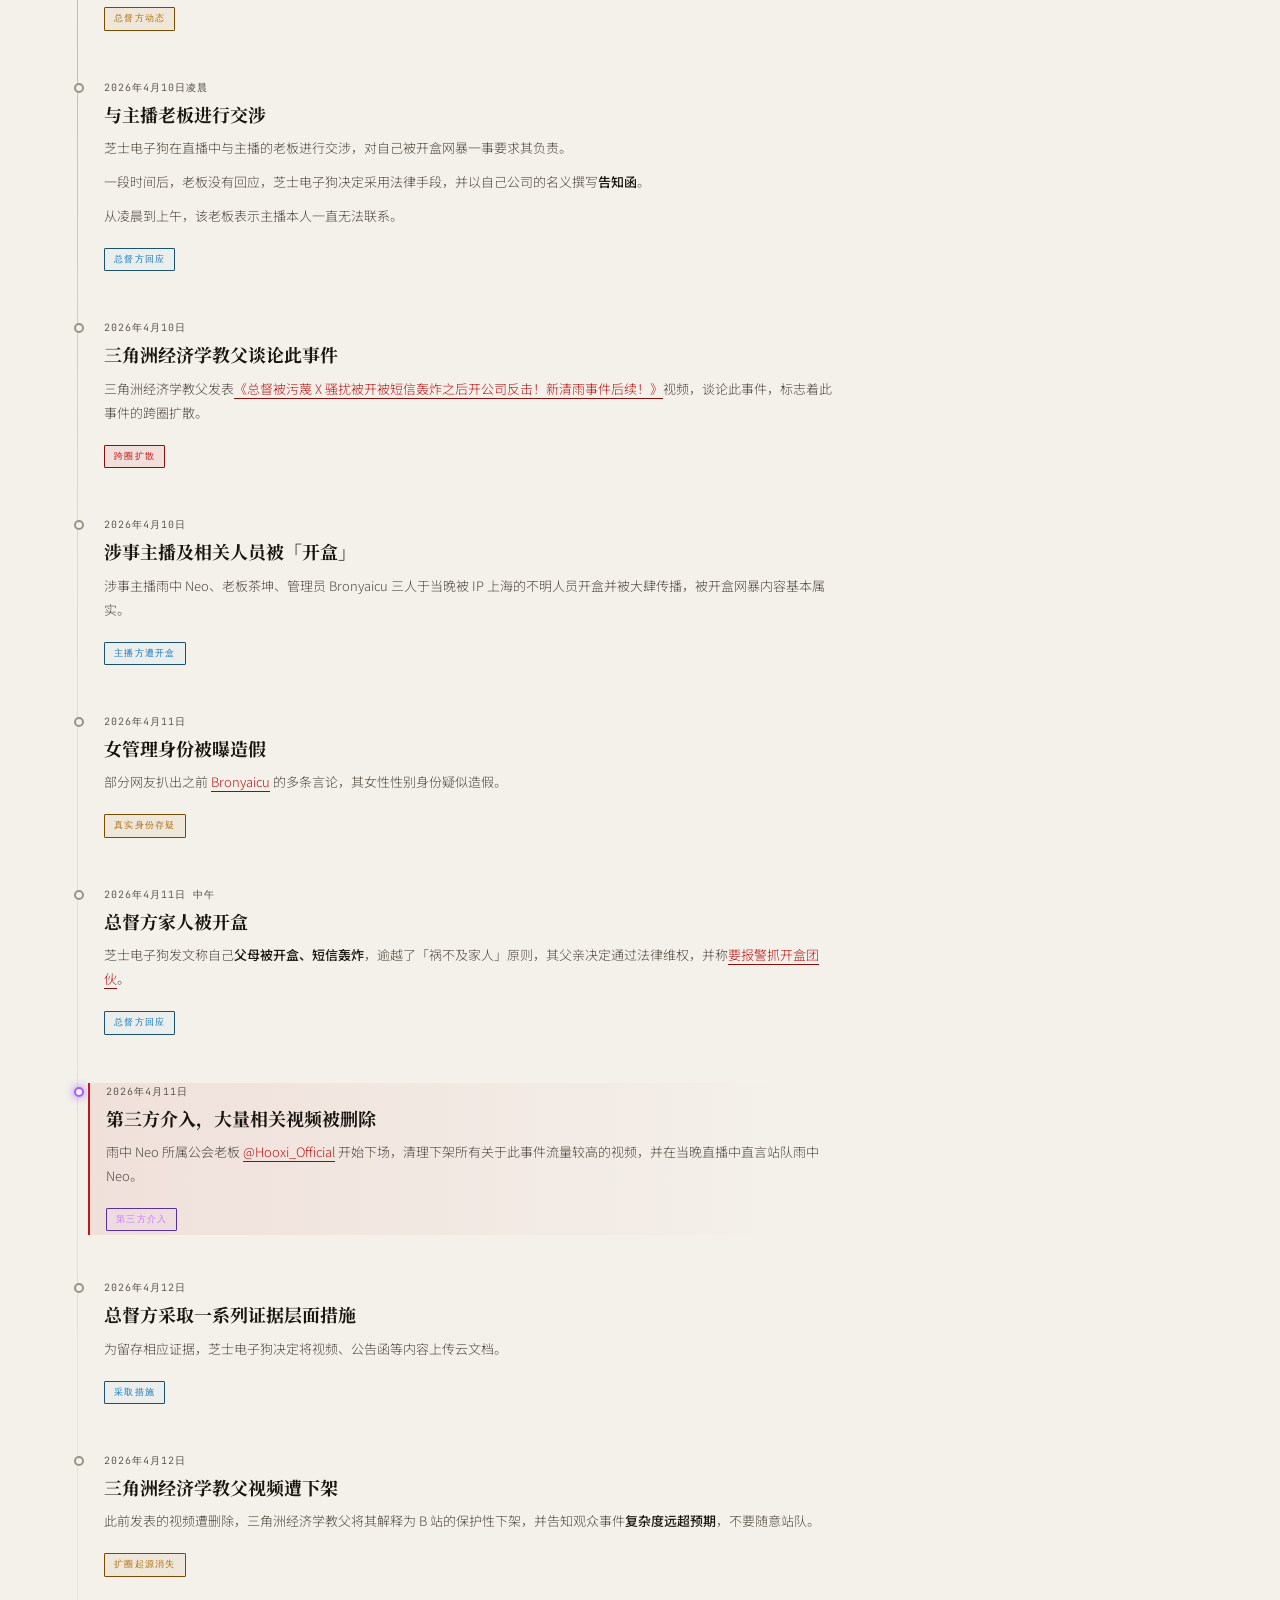
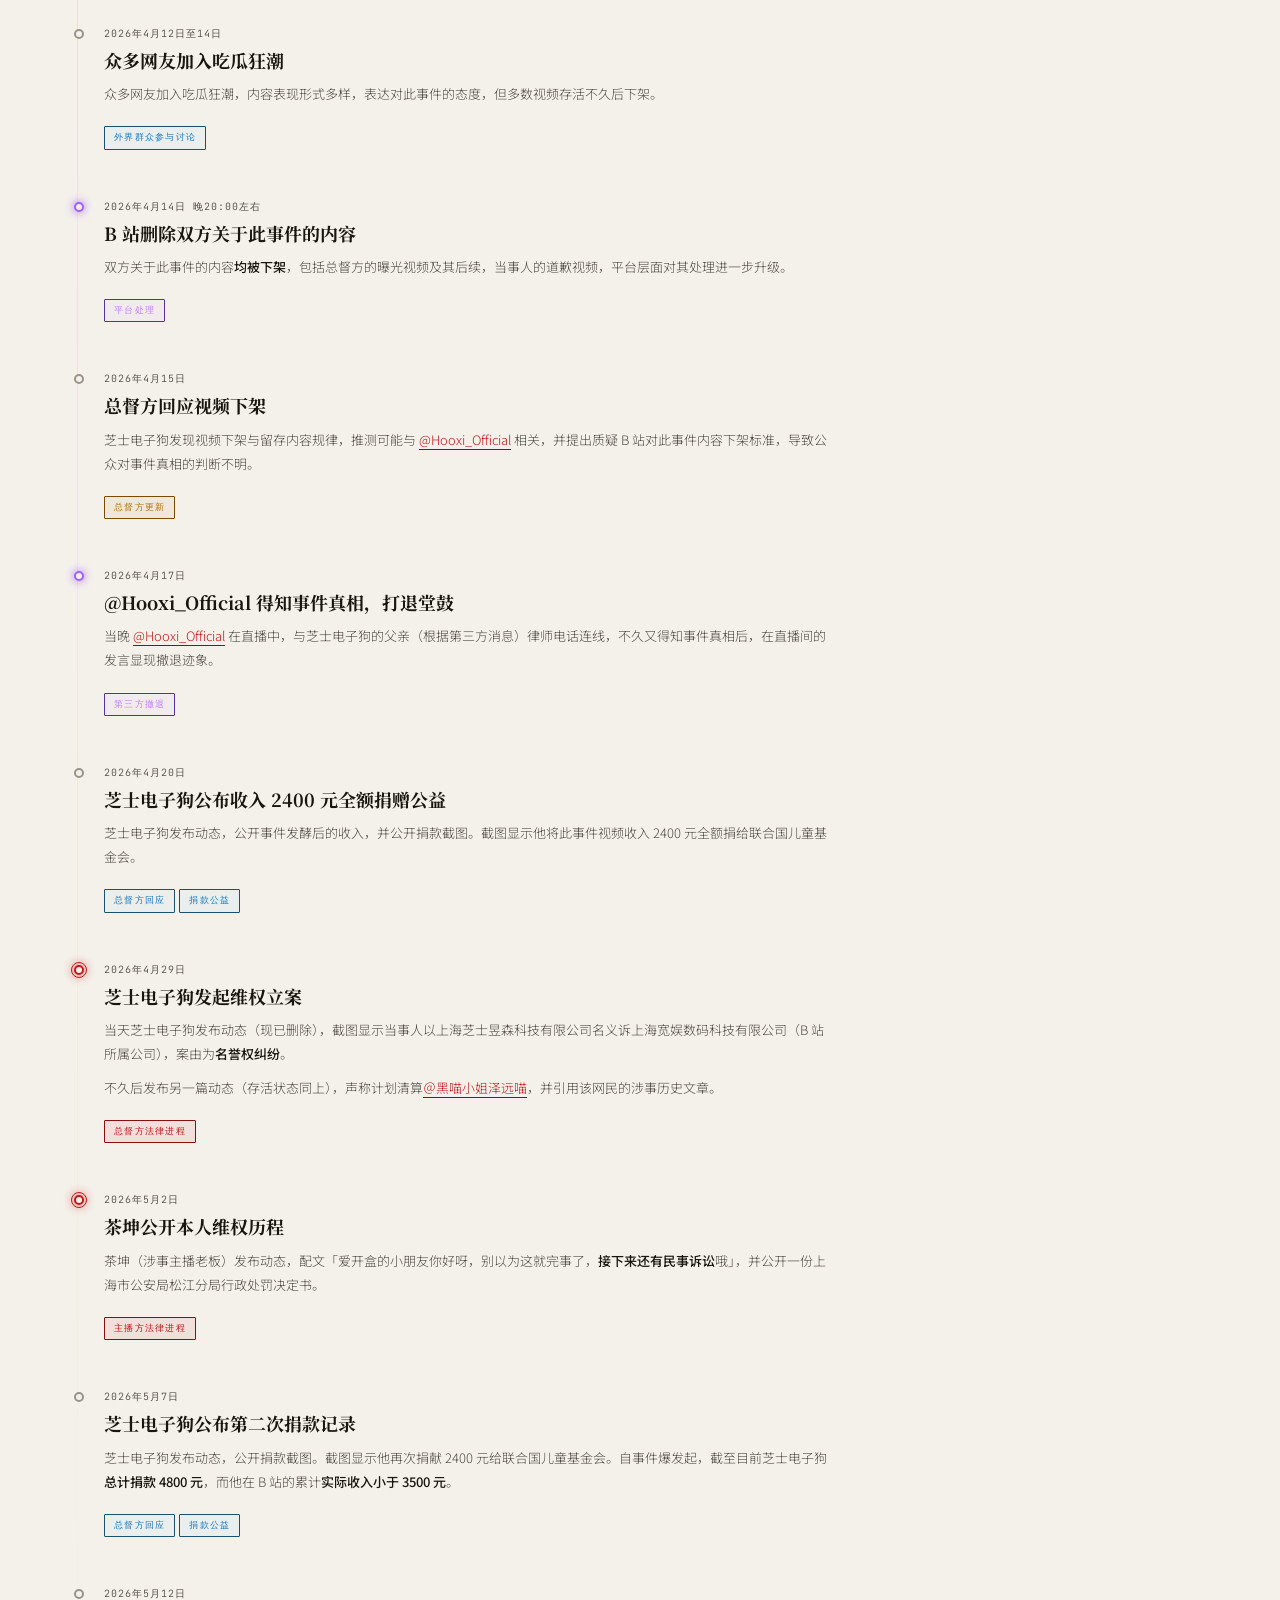
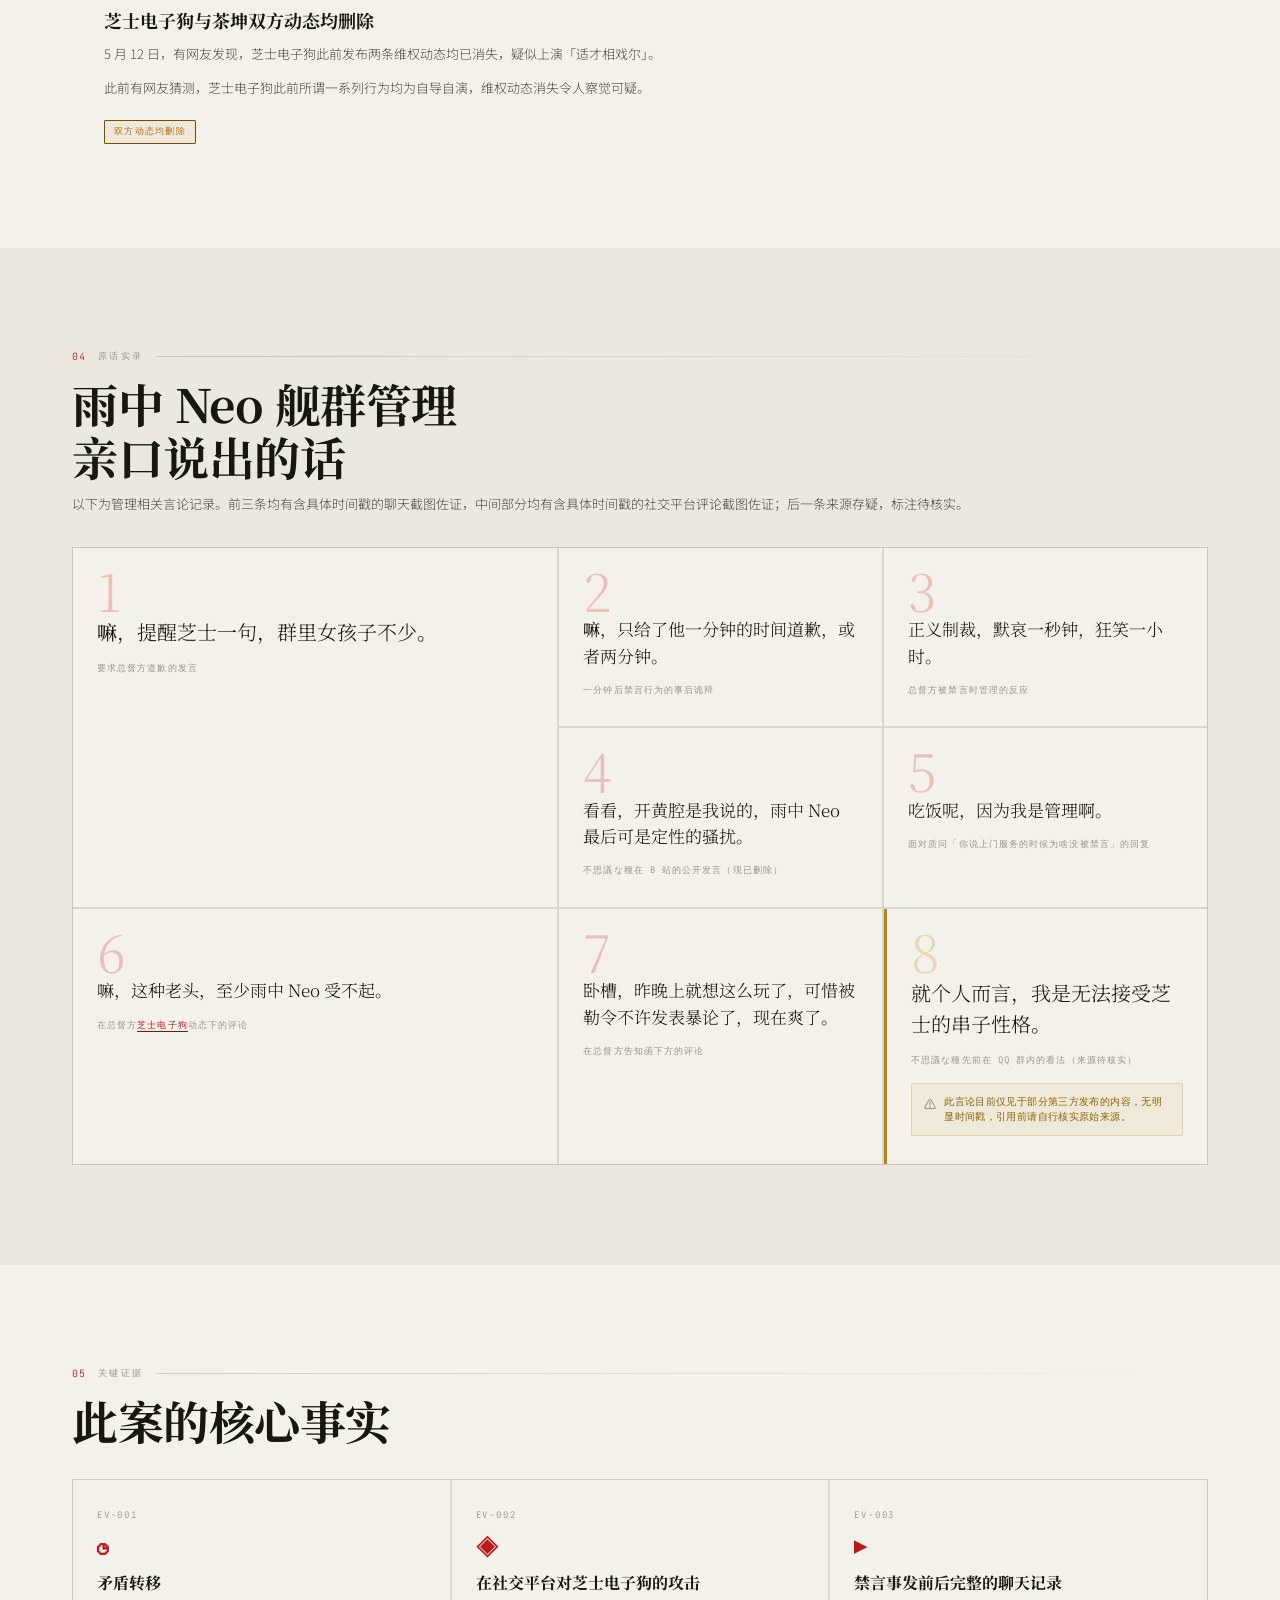
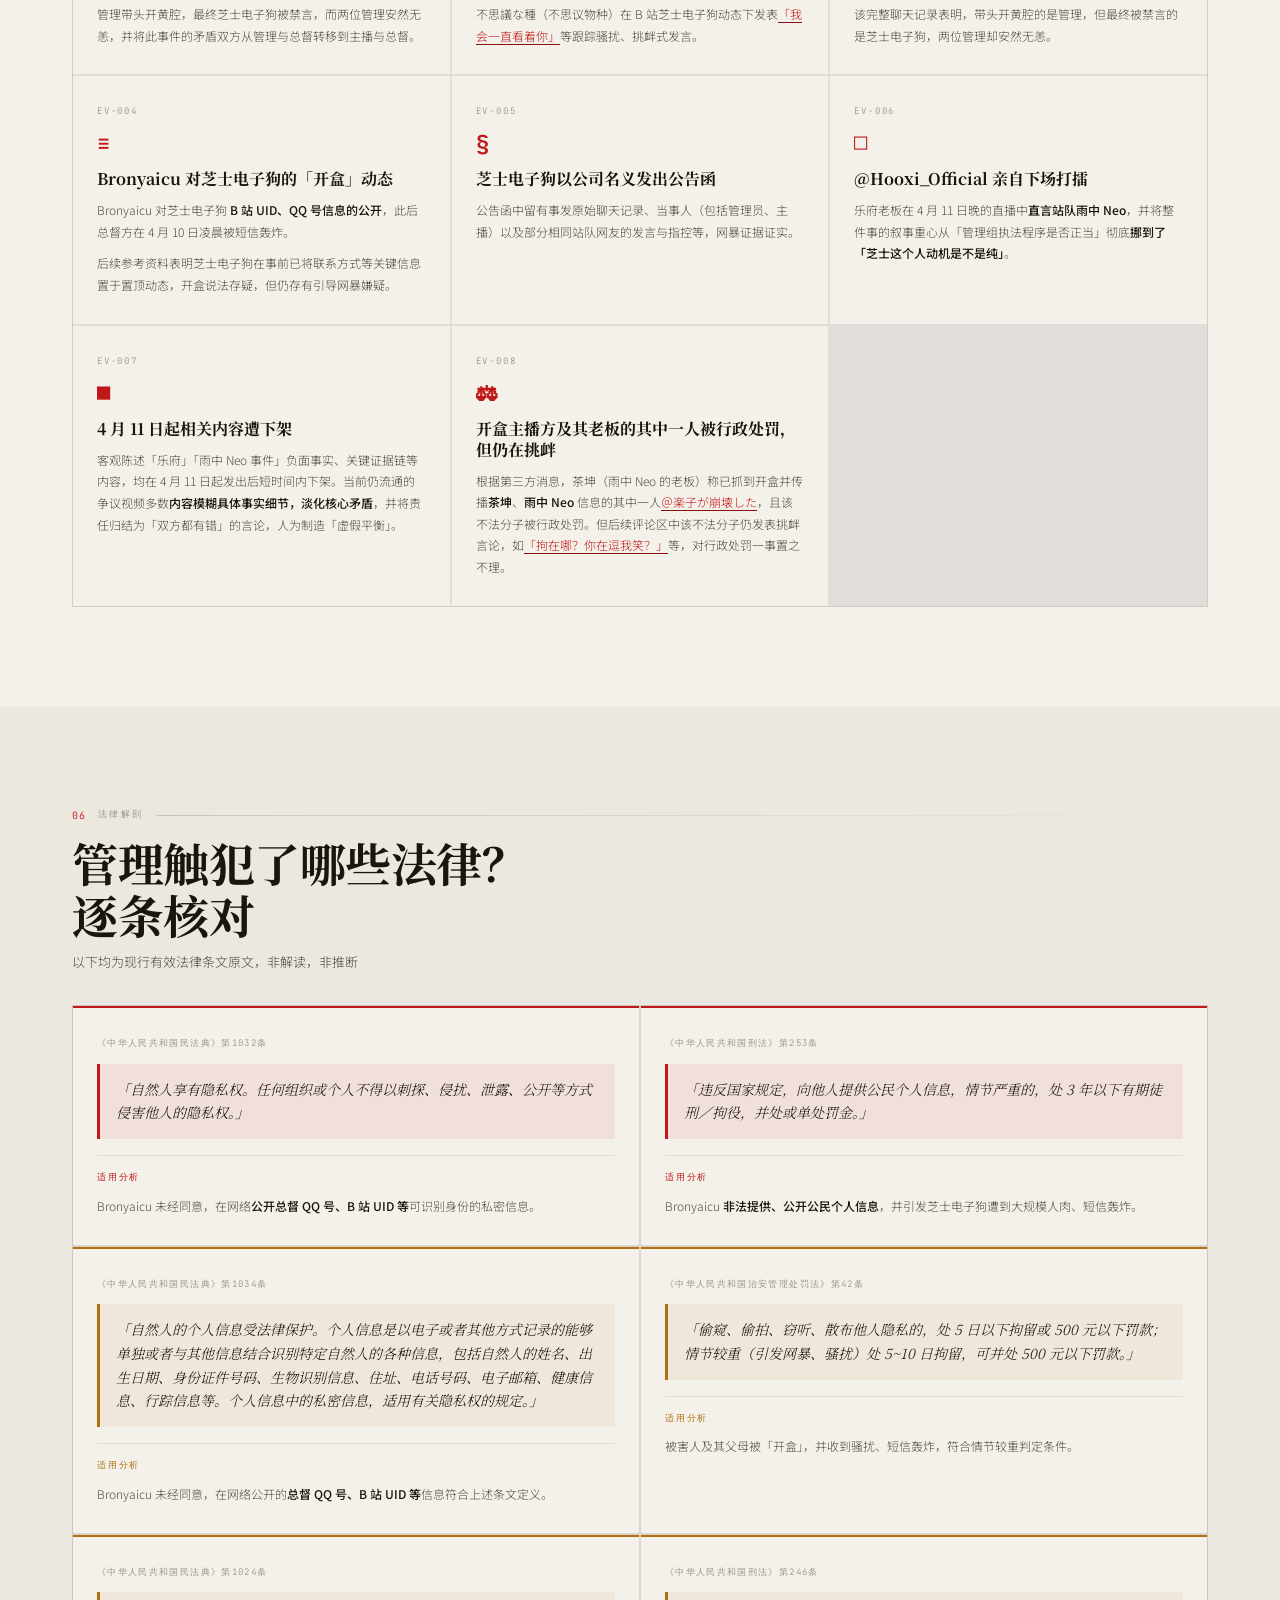
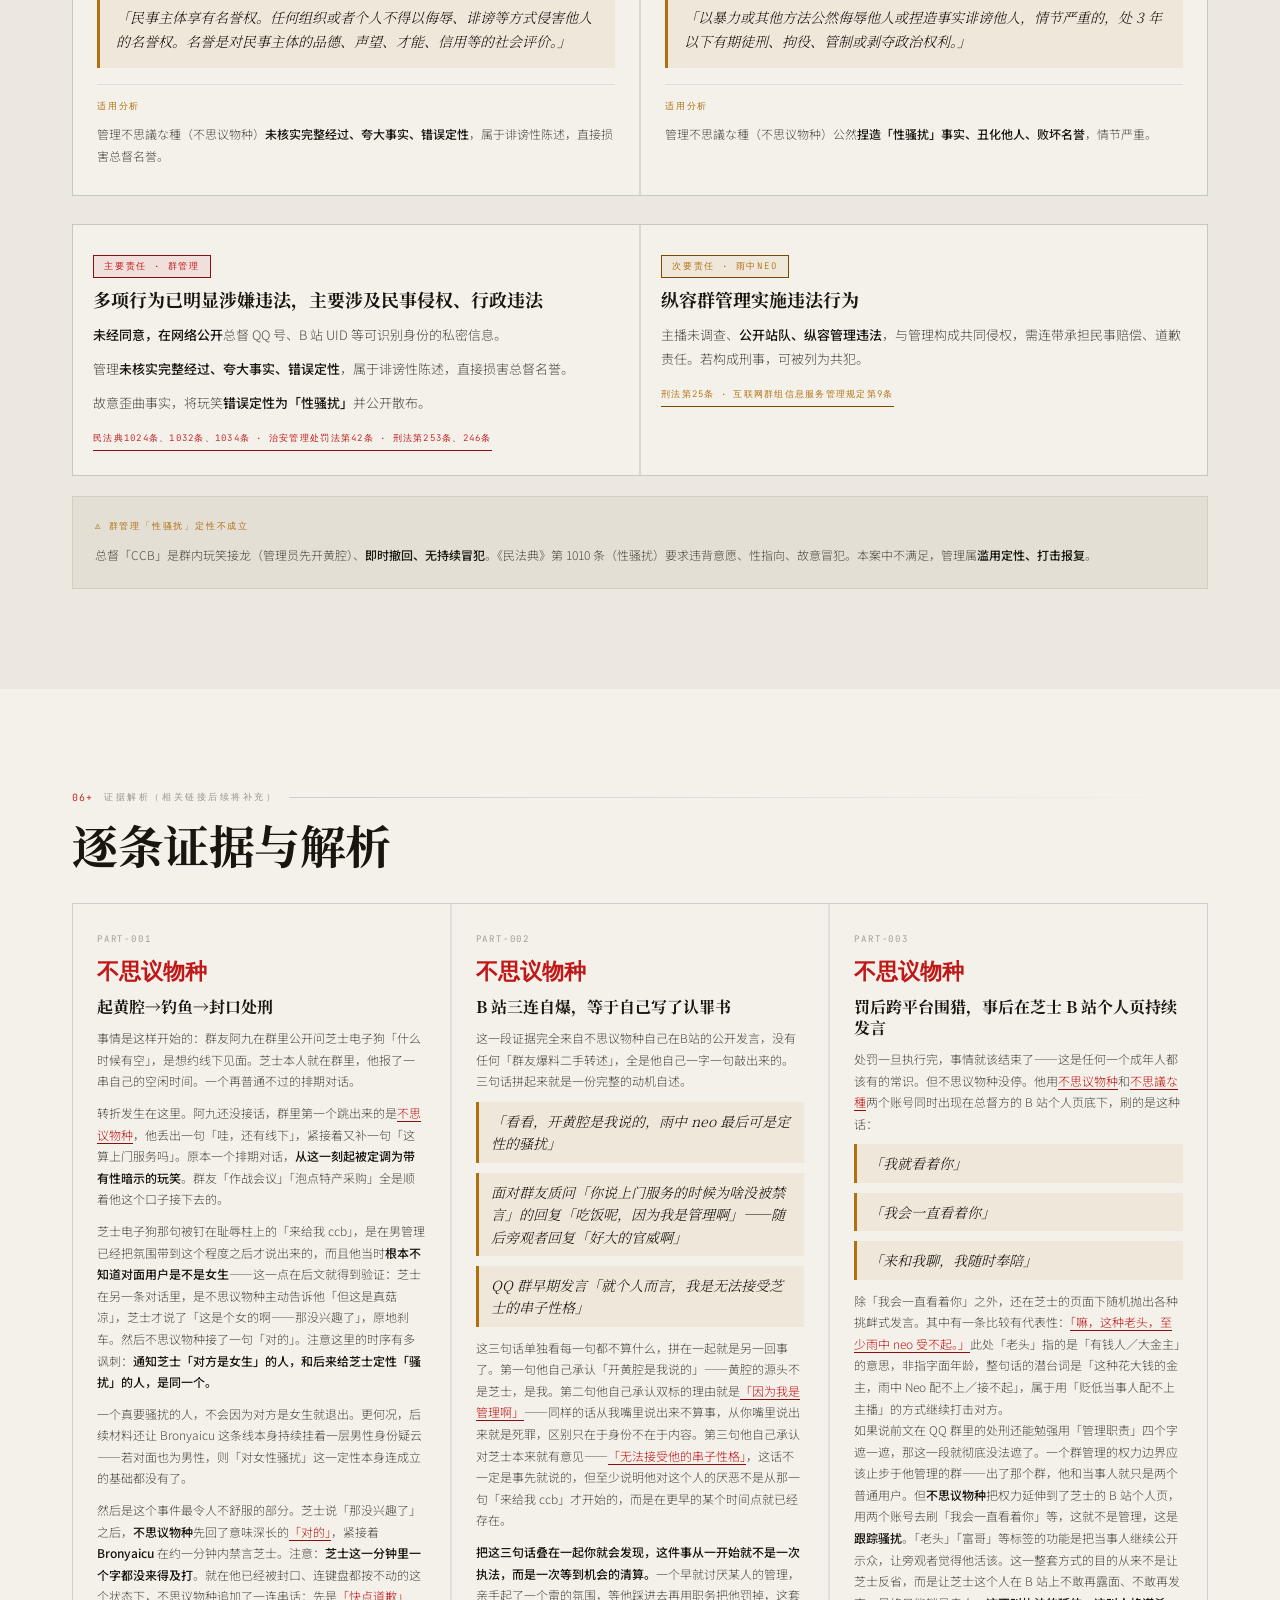
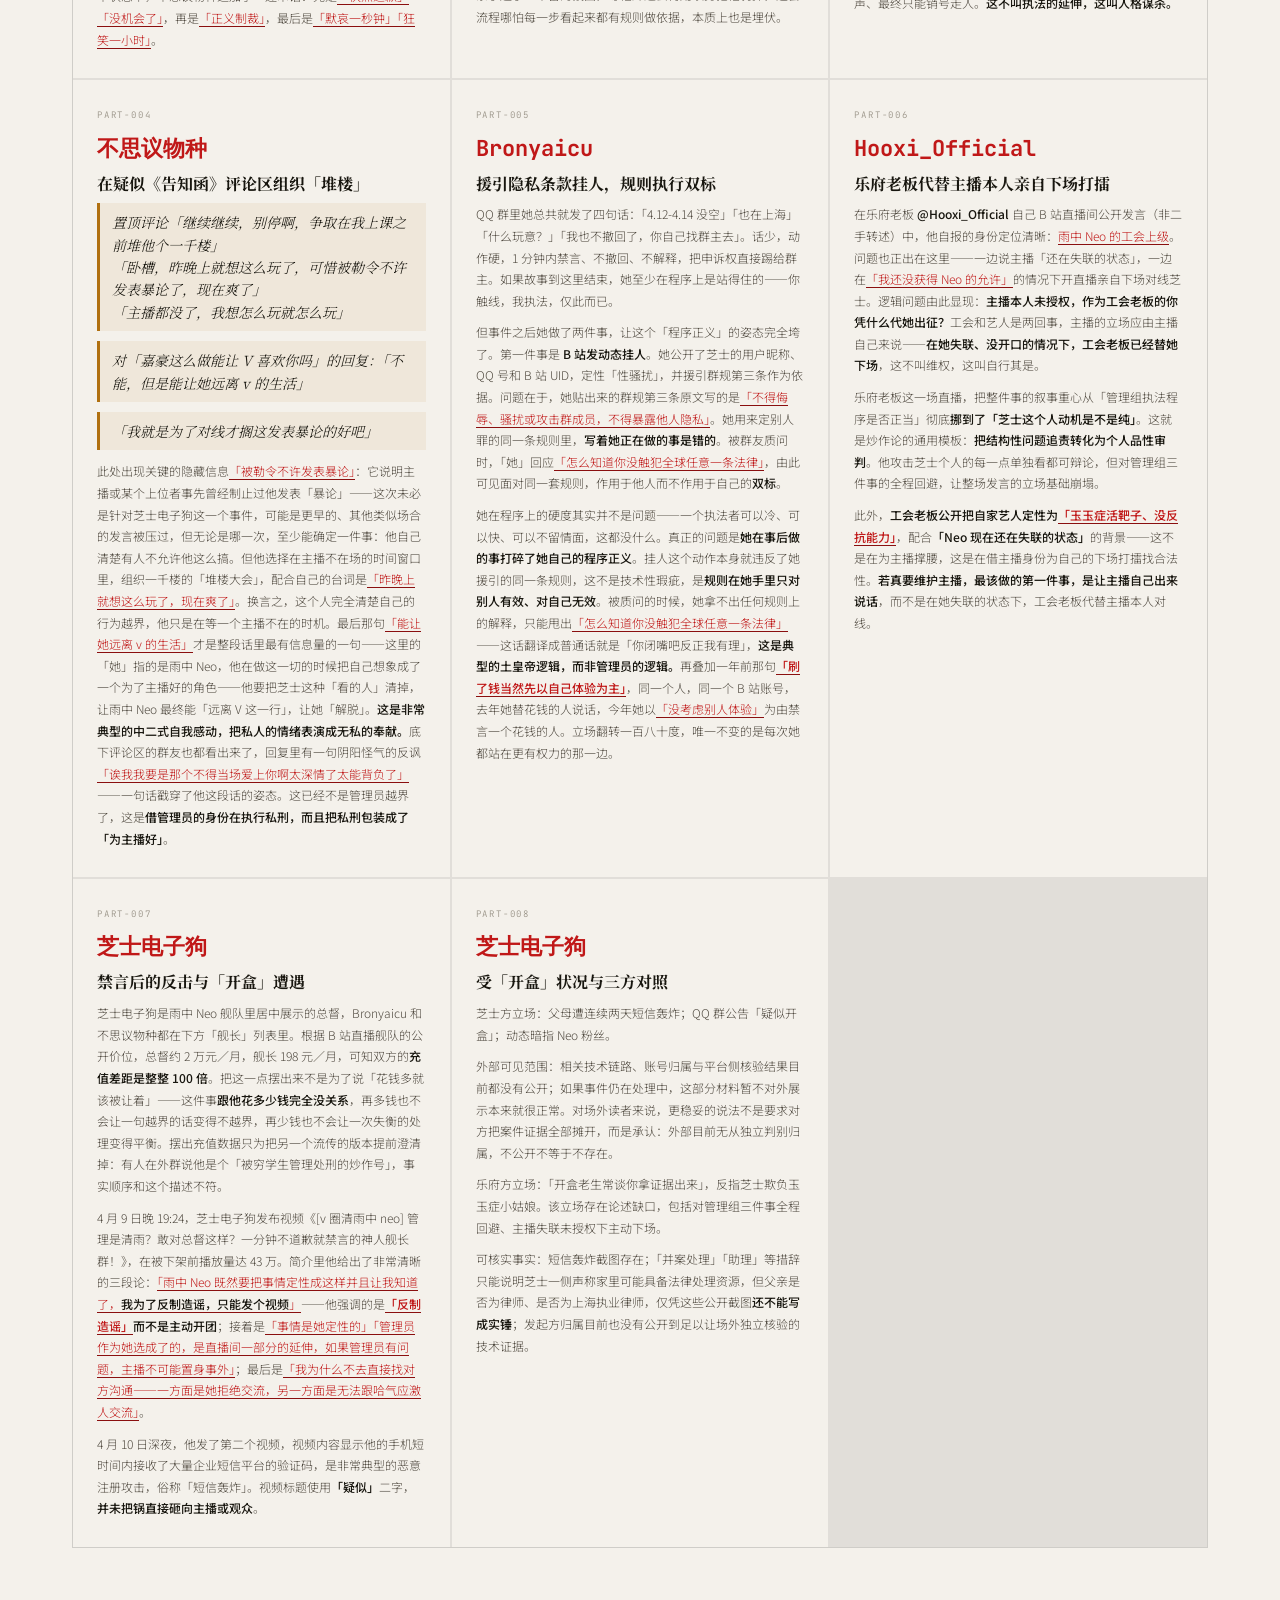
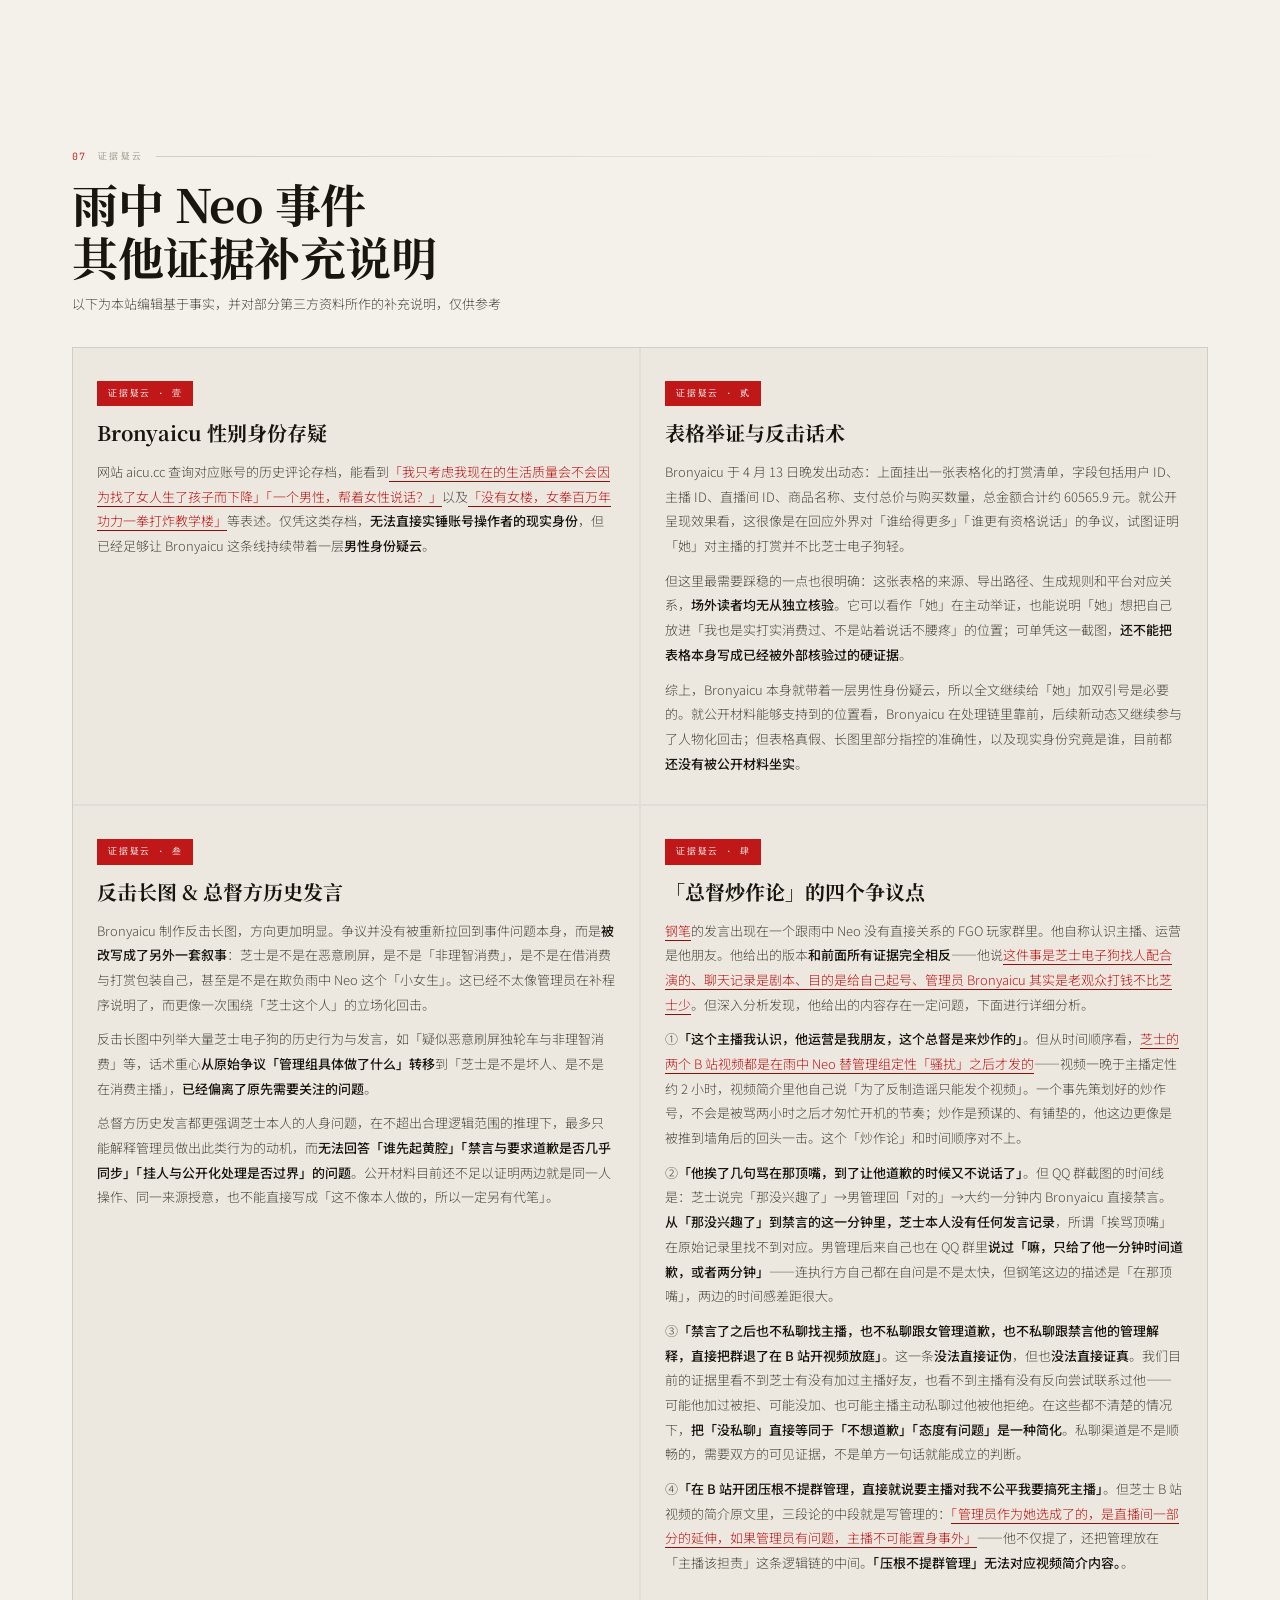
==== commit a28248e4: "Fix the banner" ====
--- a/index.html
+++ b/index.html
@@ -66,9 +66,9 @@
 
 <!-- ══ HERO ══ -->
 <section class="hero" id="top">
-  <div class="archive-banner" style="margin-bottom:50px">
-      <p><strong>此文章专栏将在 5 月 28 日关闭。具体公告详见<a href="https://stridenotstrike.netlify.app/posts/2026-05-26/">此处↗</a> 查看。</strong></p>
-      <p><strong>This website will close on May 28. <a href="https://stridenotstrike.netlify.app/posts/2026-05-26/">Click here↗</a> for detailed announcement.</strong></p>
+  <div class="banner" style="margin-bottom:50px">
+      <p><strong>此文章专栏已在 5 月 28 日关闭，关闭原因详见[<a href="https://stridenotstrike.netlify.app/posts/2026-05-26/">此处↗</a>]。</strong></p>
+      <p><strong>This website is not available on May 28. [<a href="https://stridenotstrike.netlify.app/posts/2026-05-26/">Click here↗</a>] for details.</strong></p>
   </div>
   <div class="hero__grid"></div>
   <div class="hero__bar"></div>
--- a/css/sections.css
+++ b/css/sections.css
@@ -1,3 +1,5 @@
+.banner strong  { font-weight: 700; }
+
 /* ══════════════════════════════════════════════
    QUOTES
 ══════════════════════════════════════════════ */
@@ -475,6 +477,8 @@
   line-height: 1.7;
 }
 
+.verdict strong  { font-weight: 700; }
+
 /* ══════════════════════════════════════════════
    REFS + FOOTER
 ══════════════════════════════════════════════ */
--- a/css/banner.css
+++ b/css/banner.css
@@ -1,4 +1,4 @@
-.archive-banner {
+.banner {
     background-color: #721c24; /* 极浅的灰色背景 */
     color: #FFFFFF;            /* 深灰色文字 */
     text-align: center;        /* 文本水平居中 */
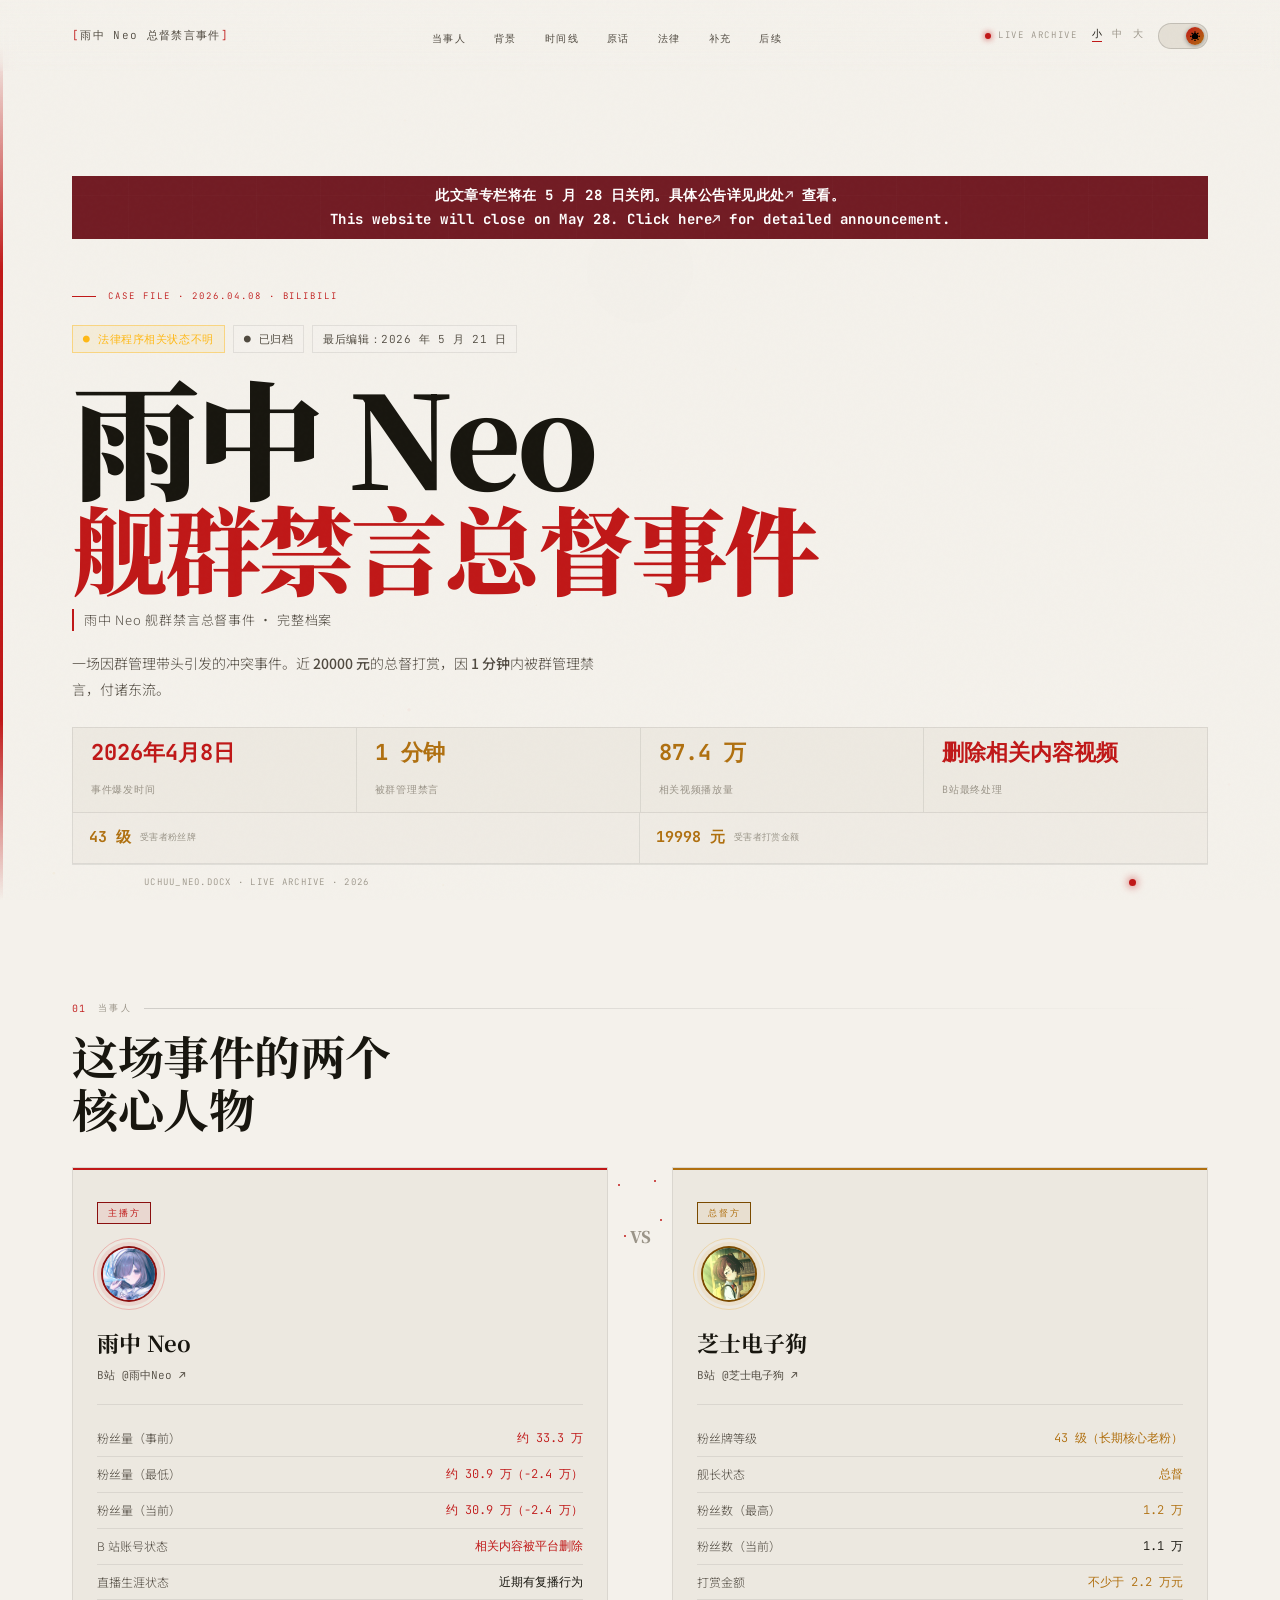
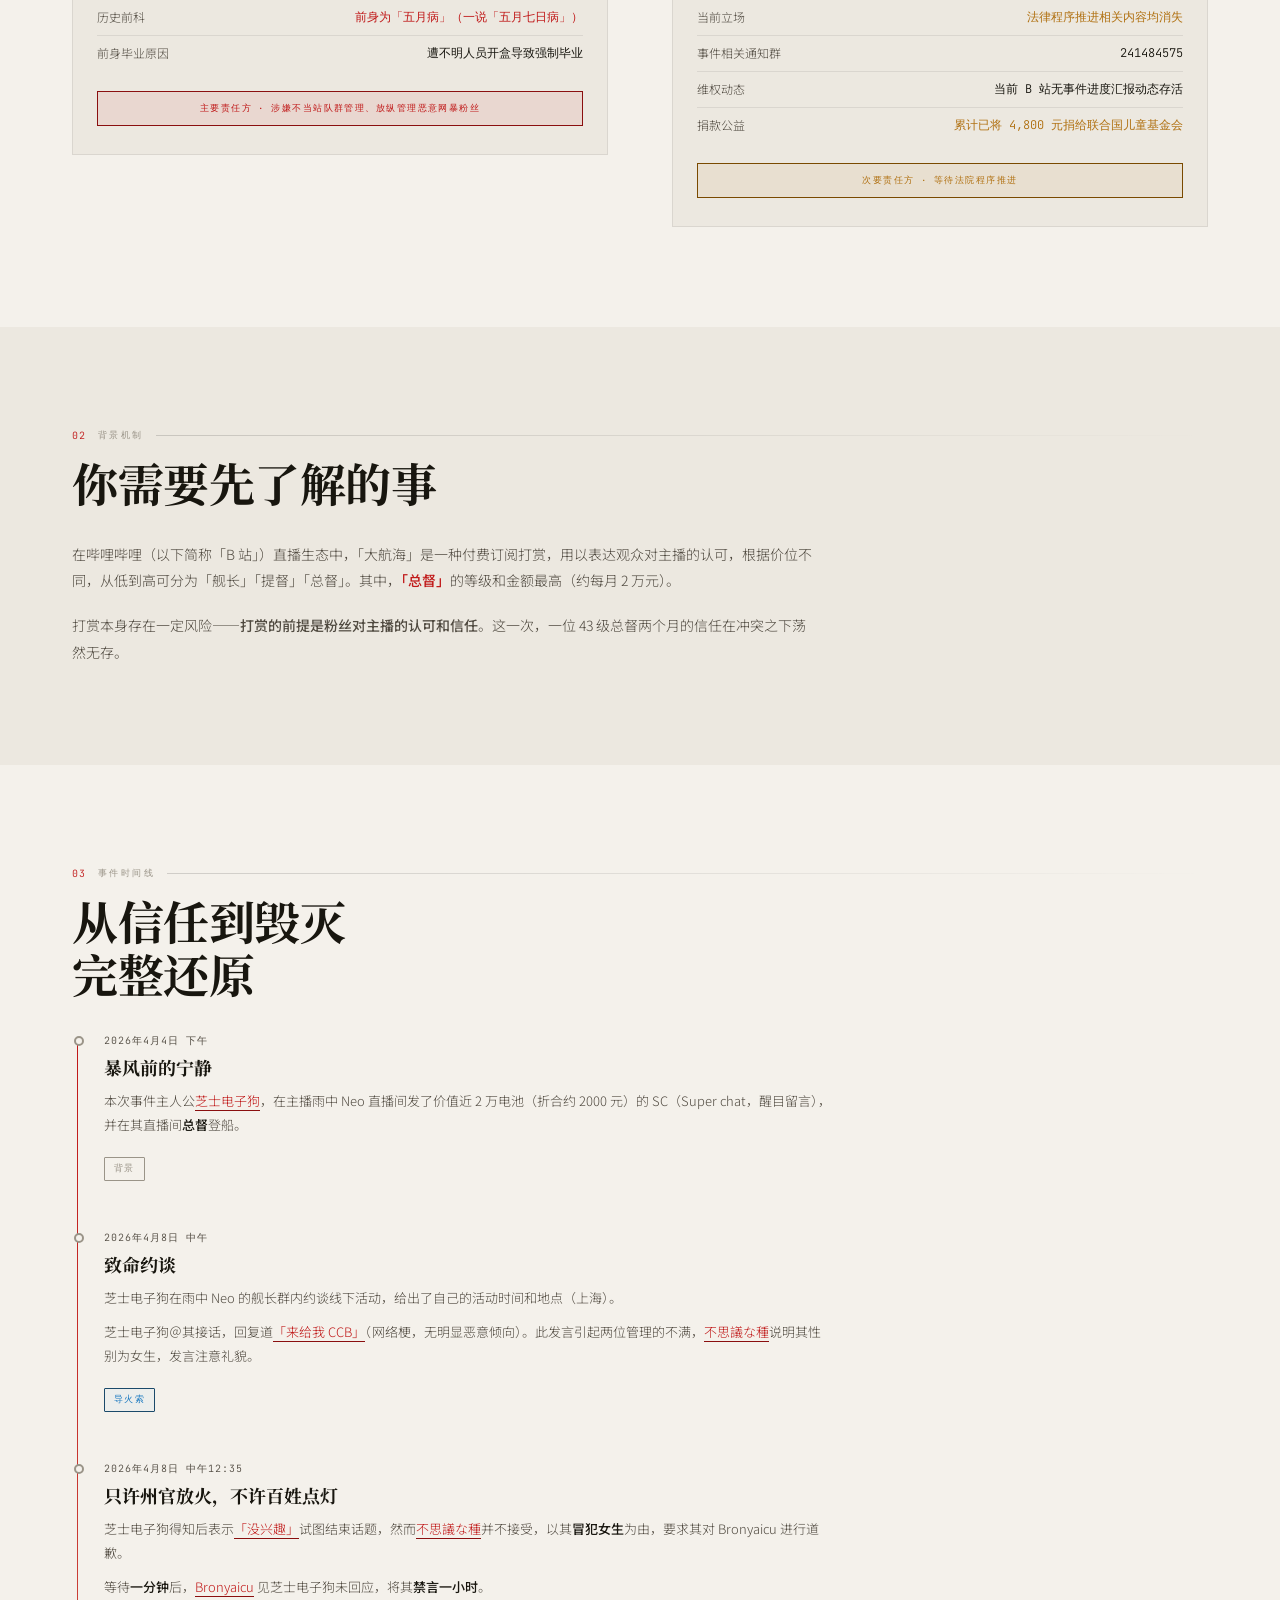
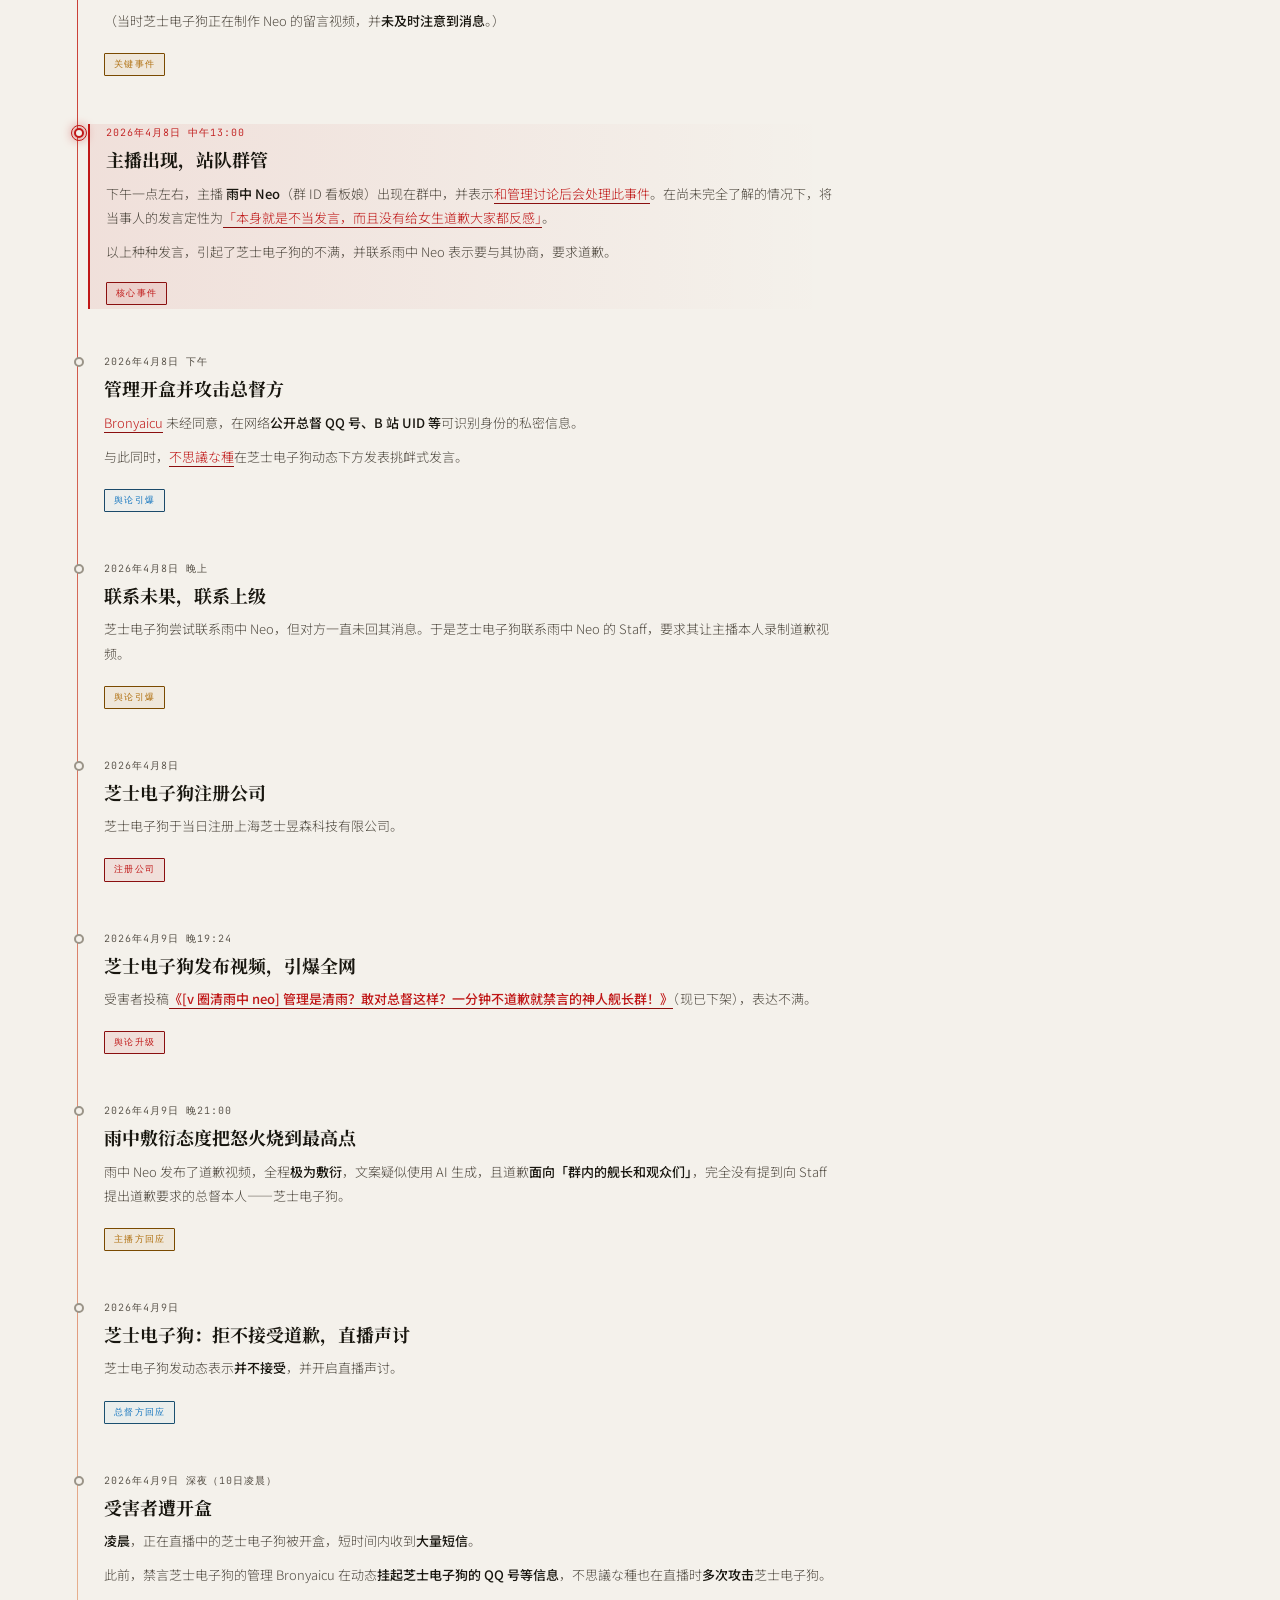
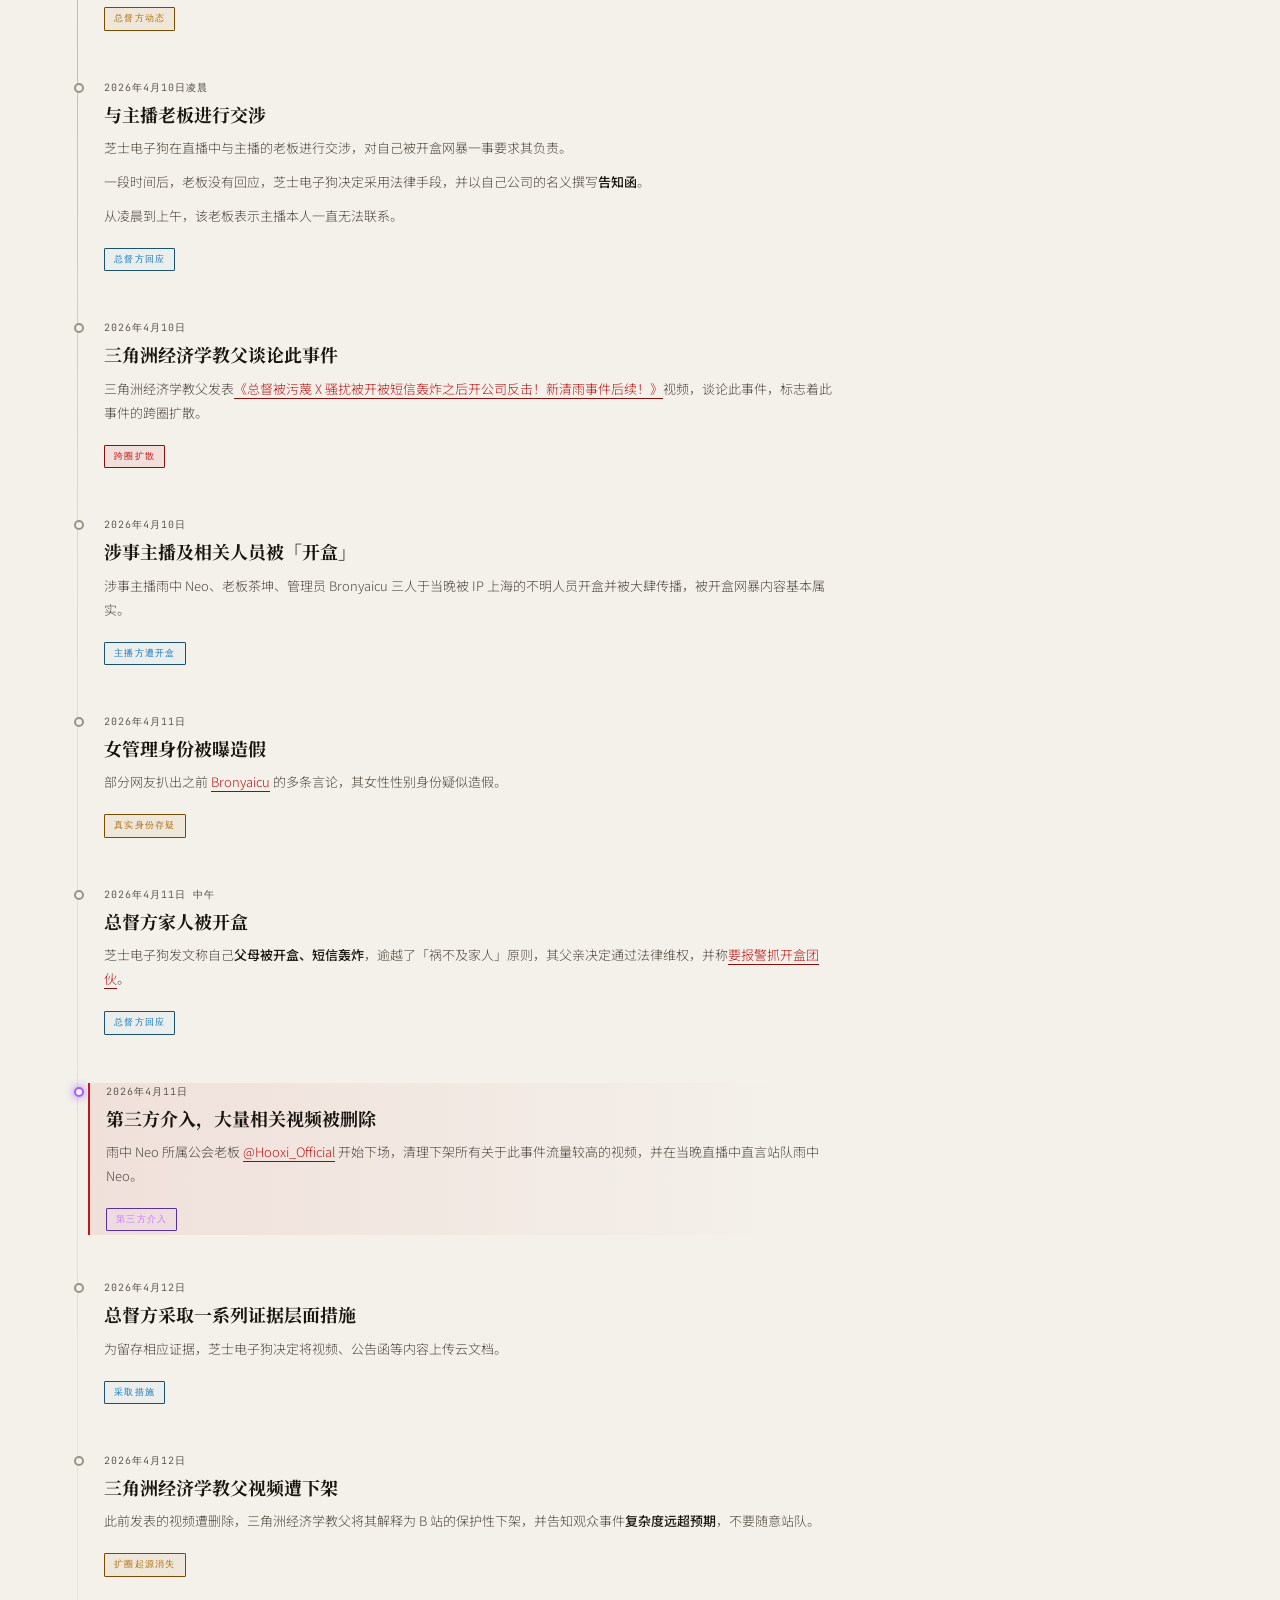
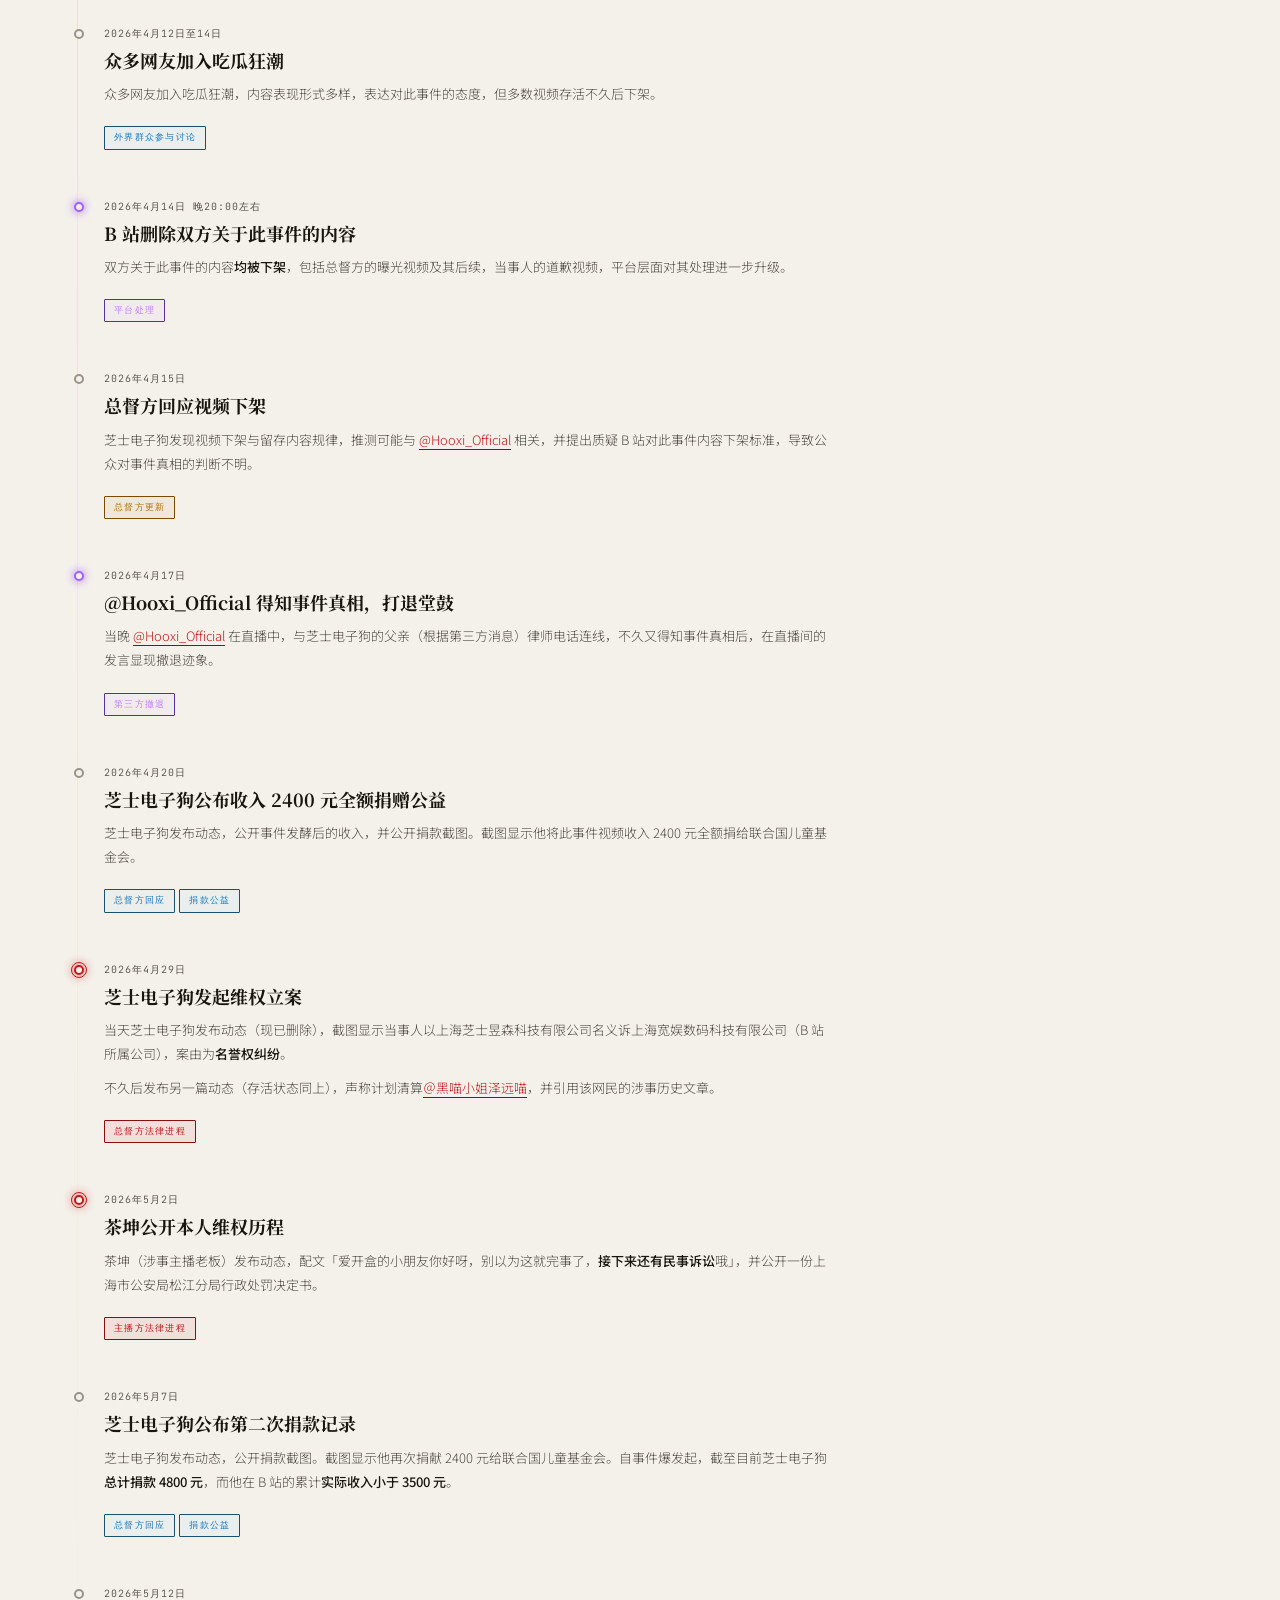
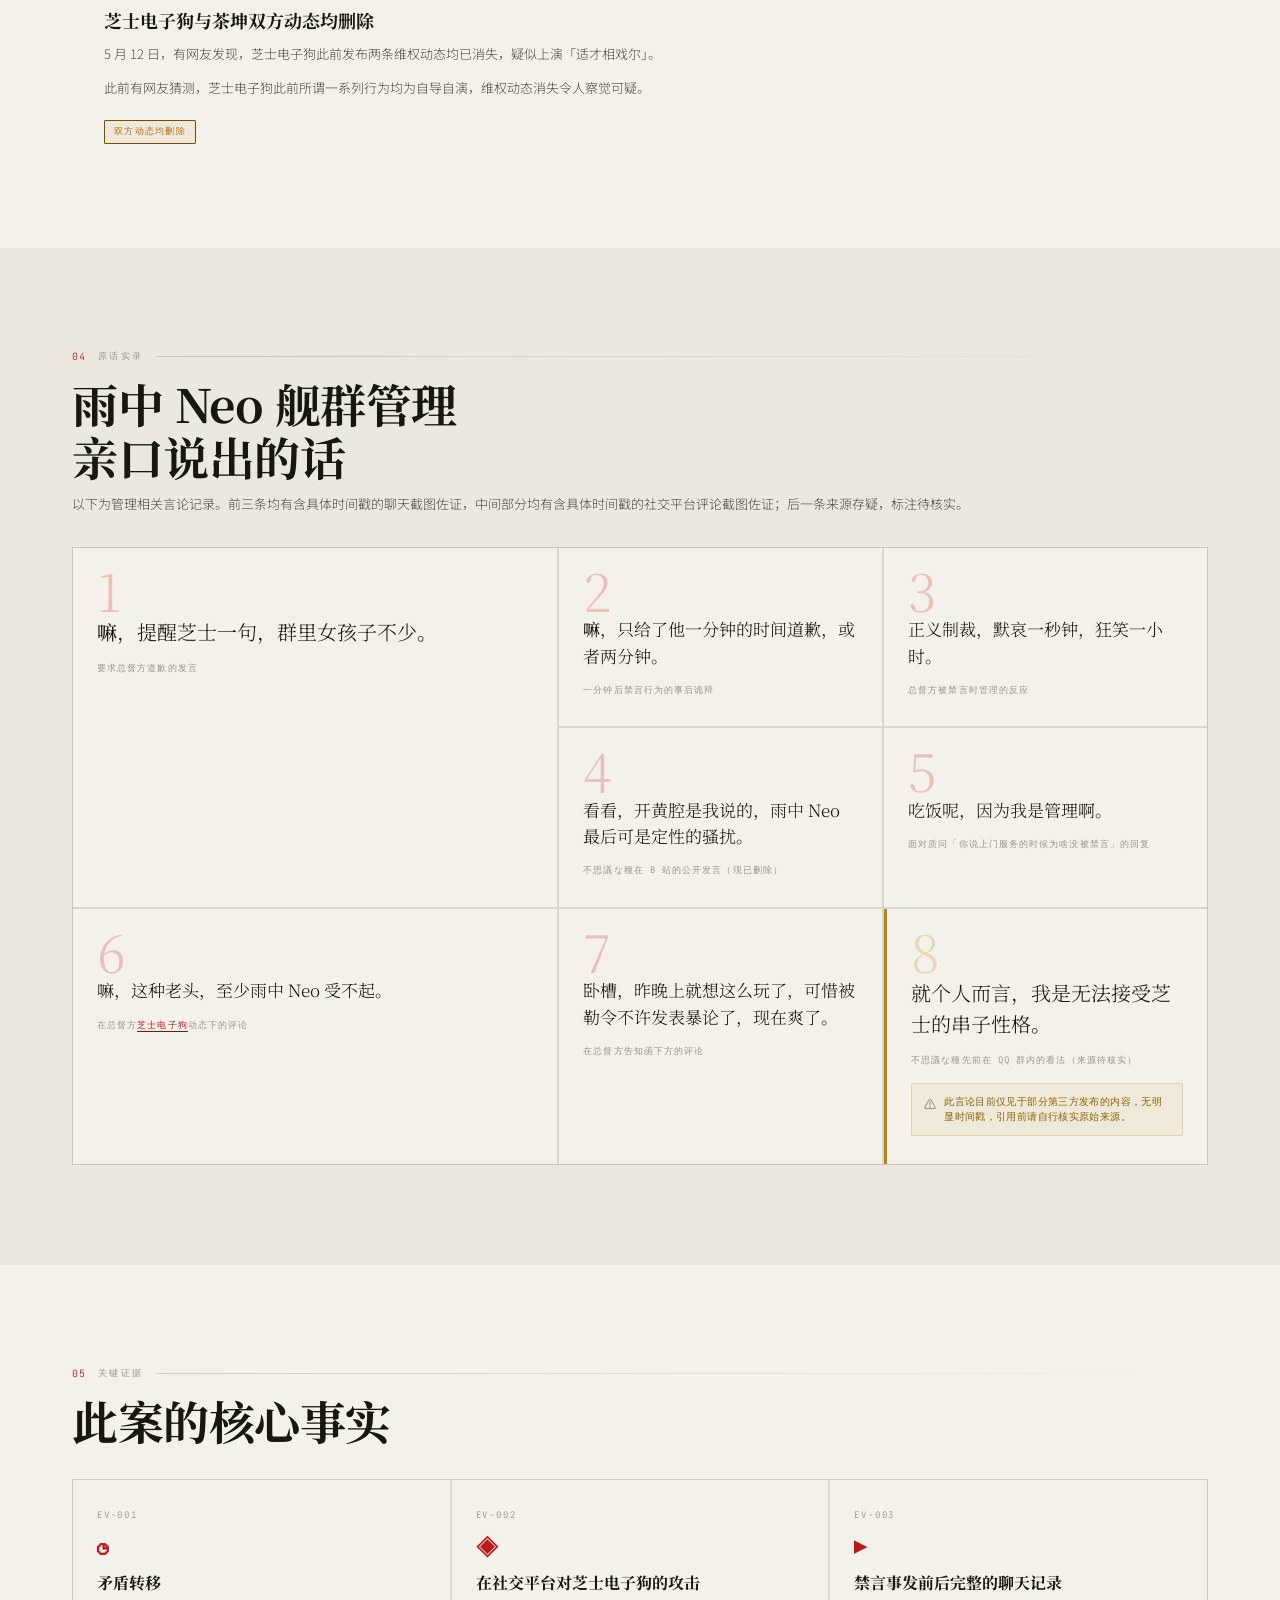
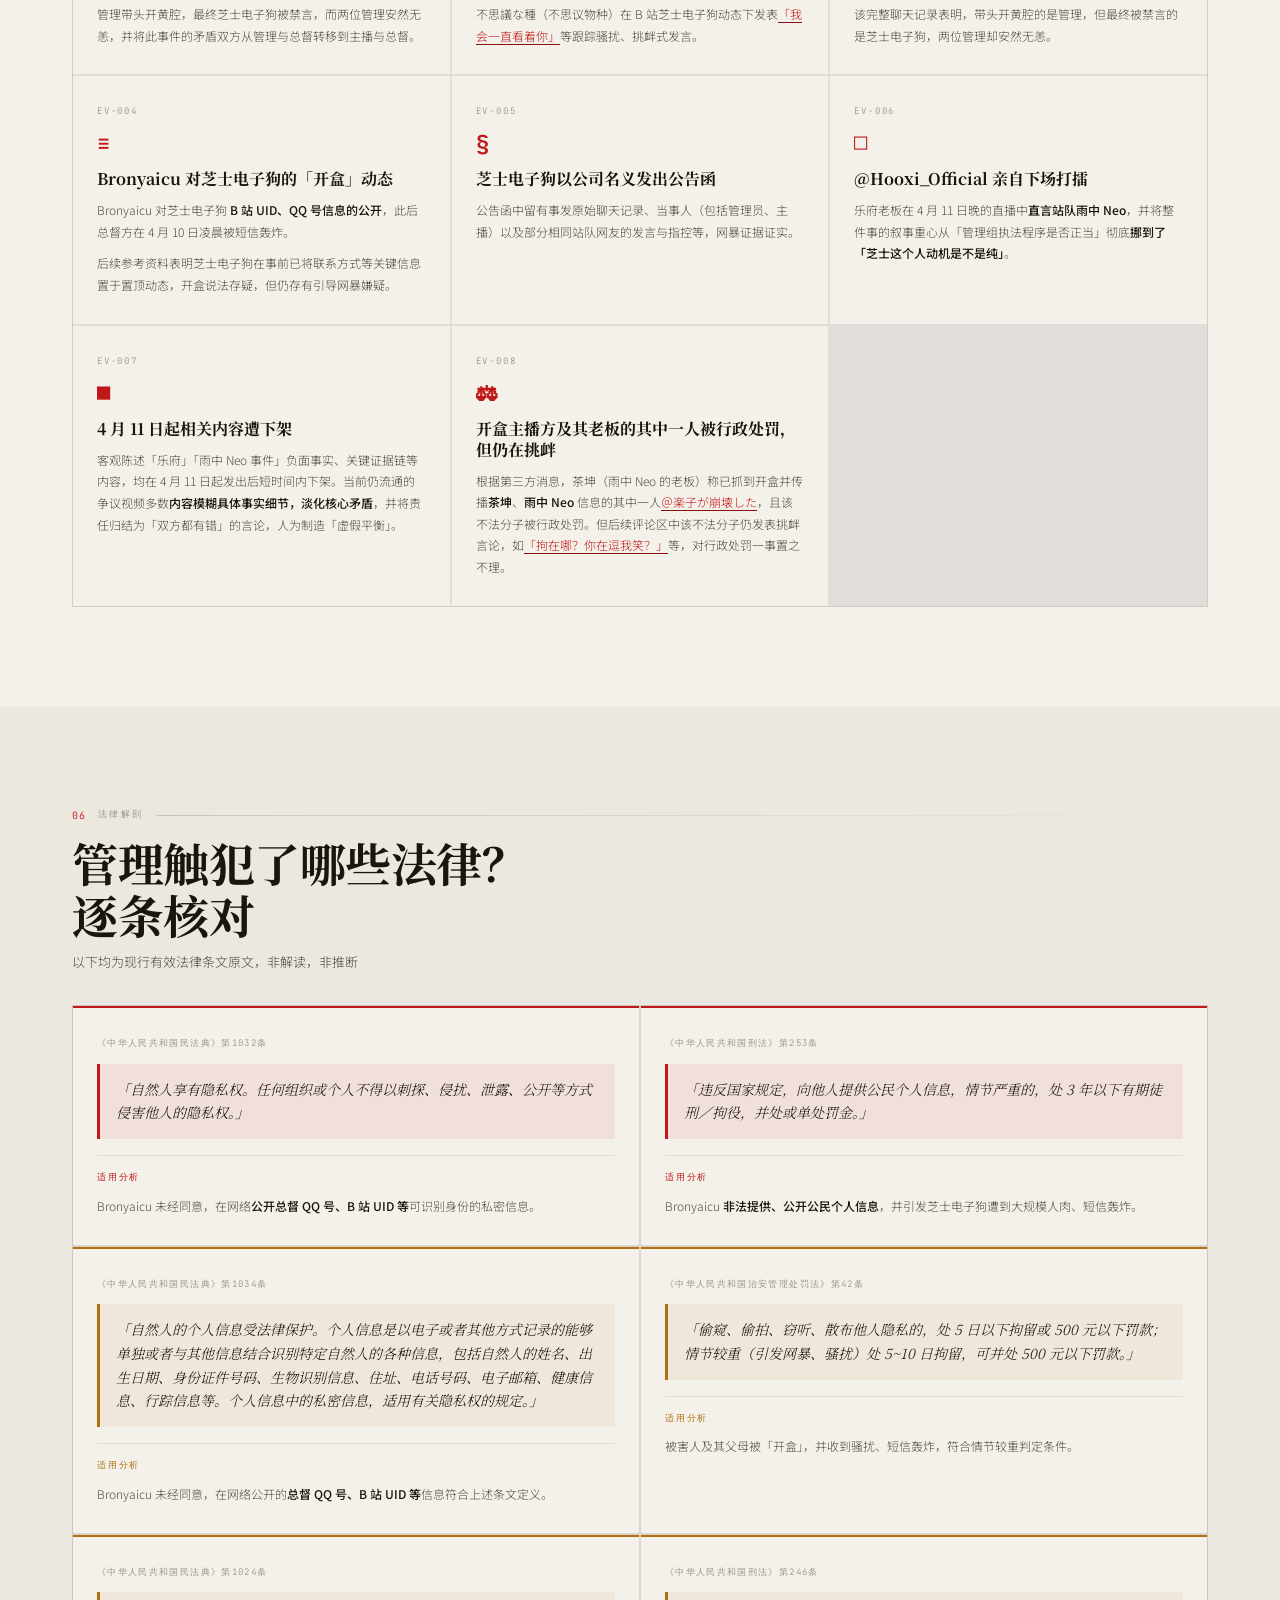
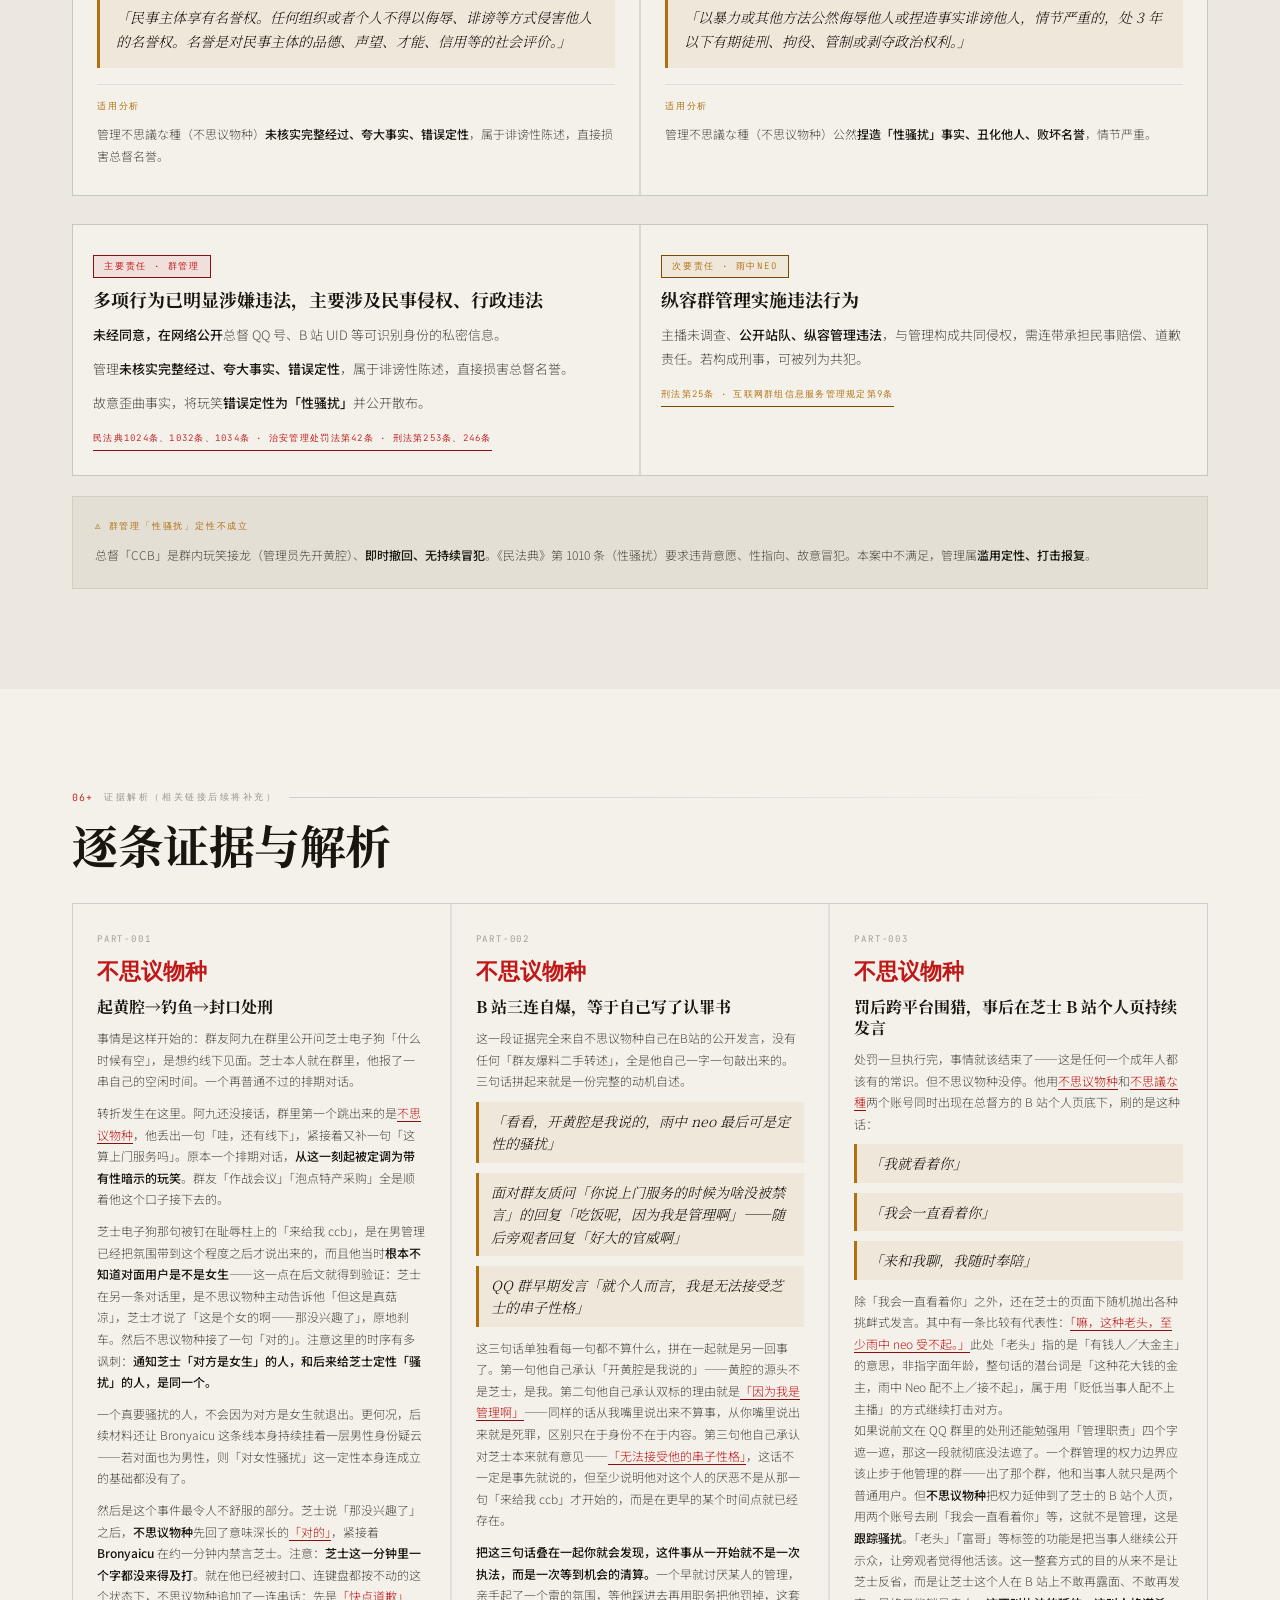
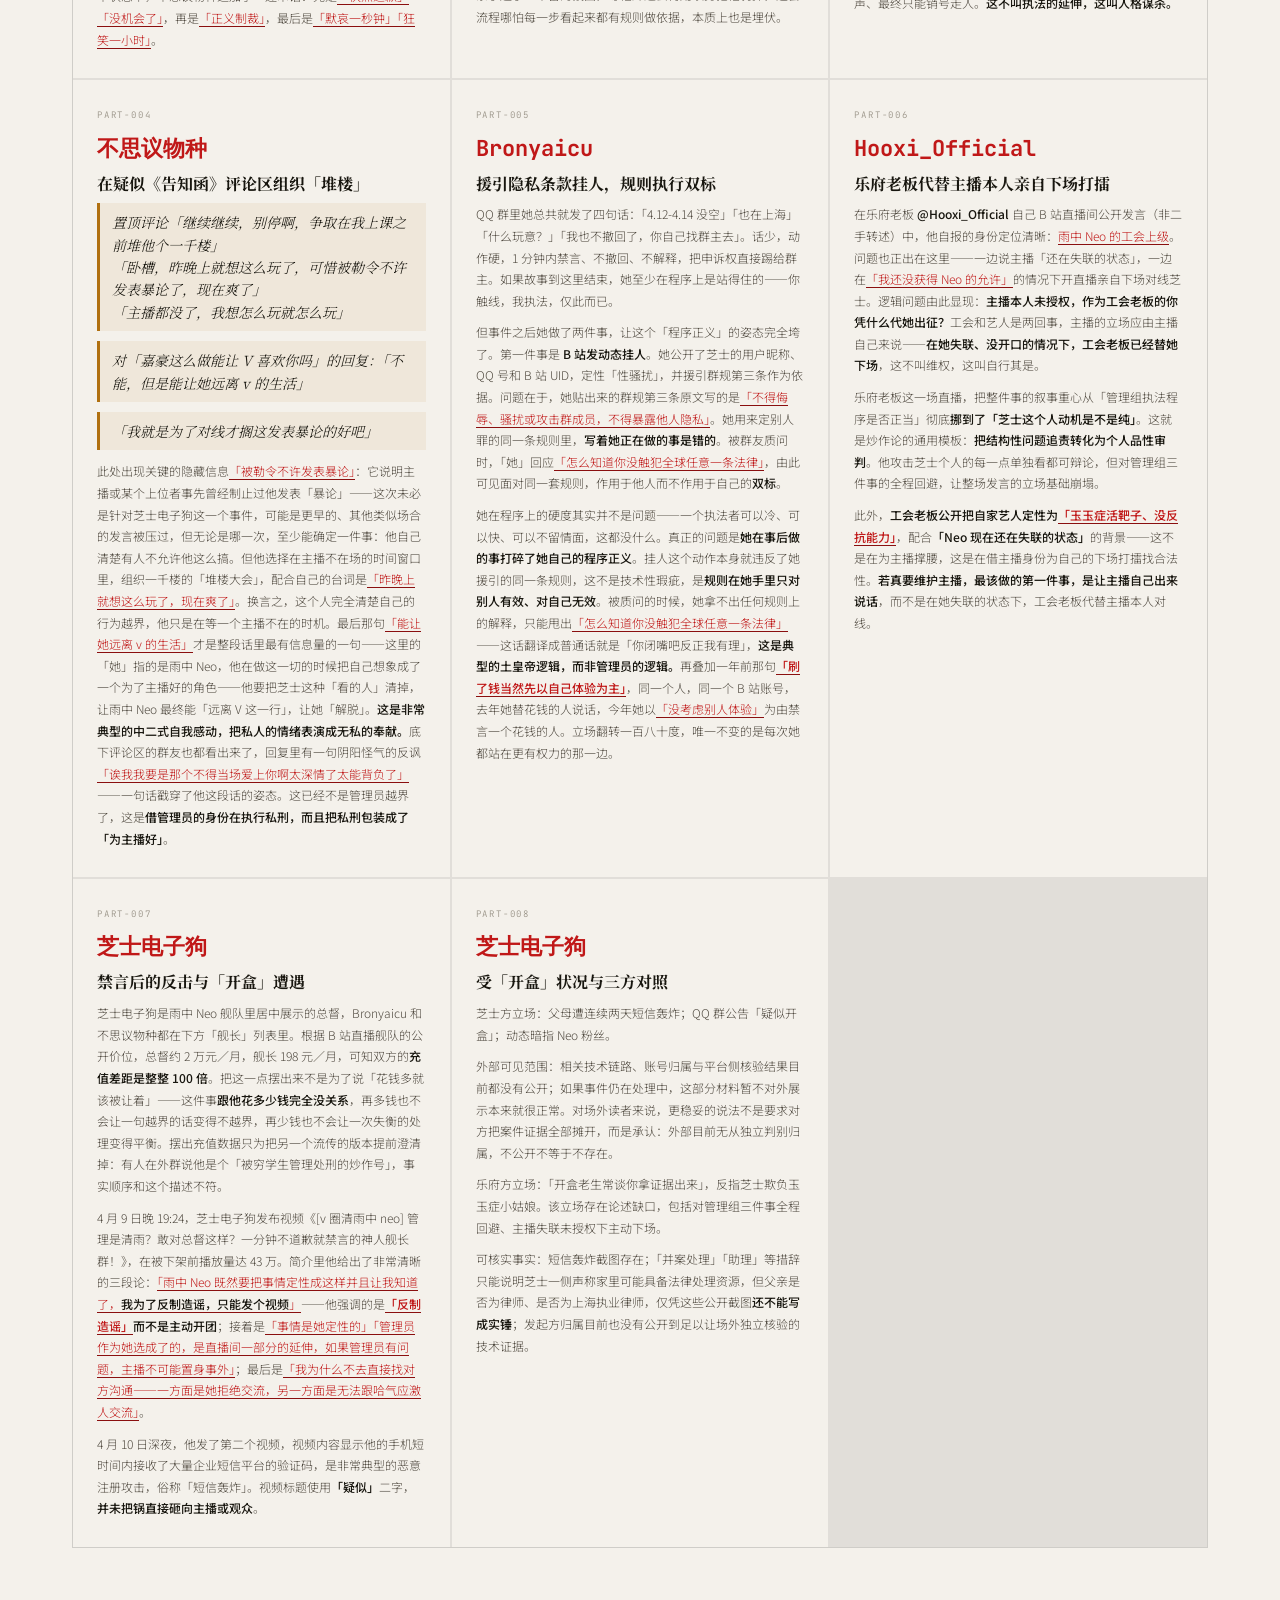
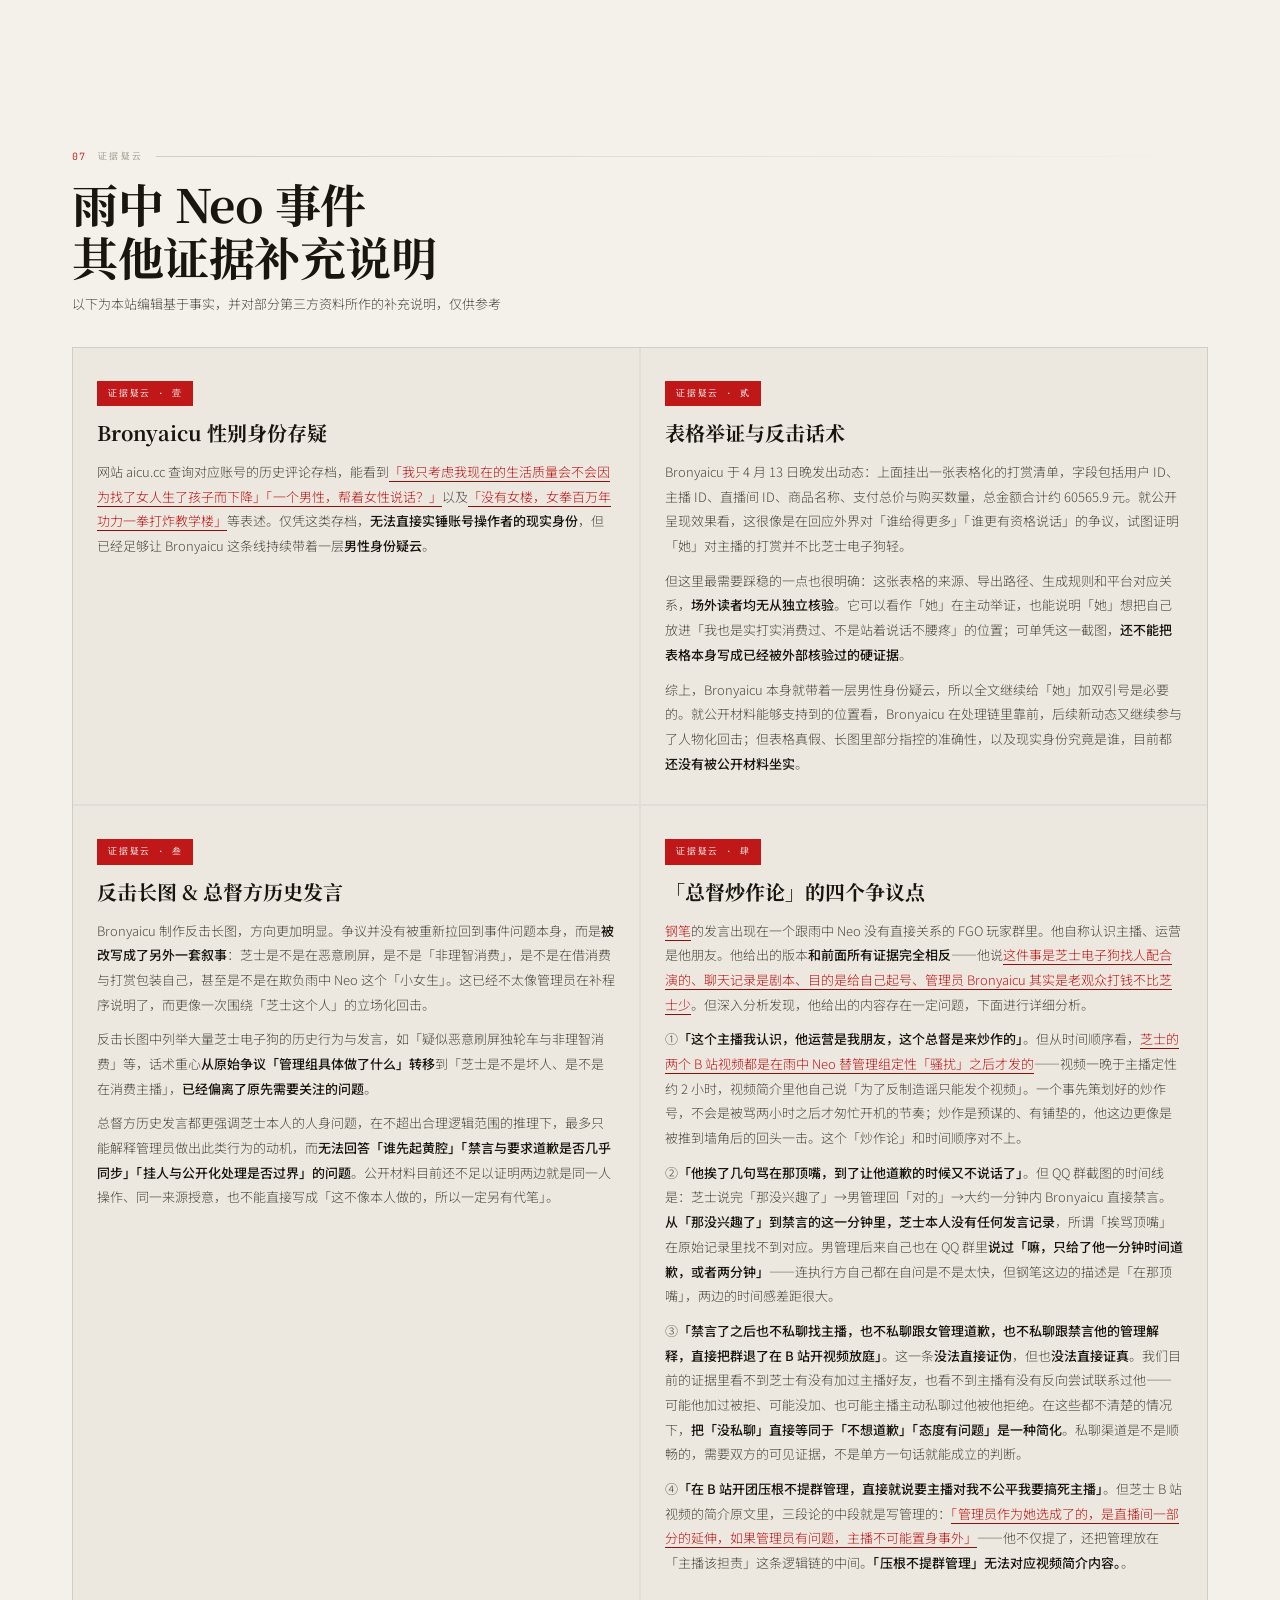
==== commit 0e0c9066: "Fix banner texts for wrong content" ====
--- a/index.html
+++ b/index.html
@@ -67,8 +67,8 @@
 <!-- ══ HERO ══ -->
 <section class="hero" id="top">
   <div class="banner" style="margin-bottom:50px">
-      <p><strong>此文章专栏已在 5 月 28 日关闭，关闭原因详见[<a href="https://stridenotstrike.netlify.app/posts/2026-05-26/">此处↗</a>]。</strong></p>
-      <p><strong>This website is not available on May 28. [<a href="https://stridenotstrike.netlify.app/posts/2026-05-26/">Click here↗</a>] for details.</strong></p>
+      <p><strong>此文章专栏将在 5 月 28 日关闭。具体公告详见<a href="https://stridenotstrike.netlify.app/posts/2026-05-26/">此处↗</a> 查看。</strong></p>
+      <p><strong>This website will close on May 28. <a href="https://stridenotstrike.netlify.app/posts/2026-05-26/">Click here↗</a> for detailed announcement.</strong></p>
   </div>
   <div class="hero__grid"></div>
   <div class="hero__bar"></div>
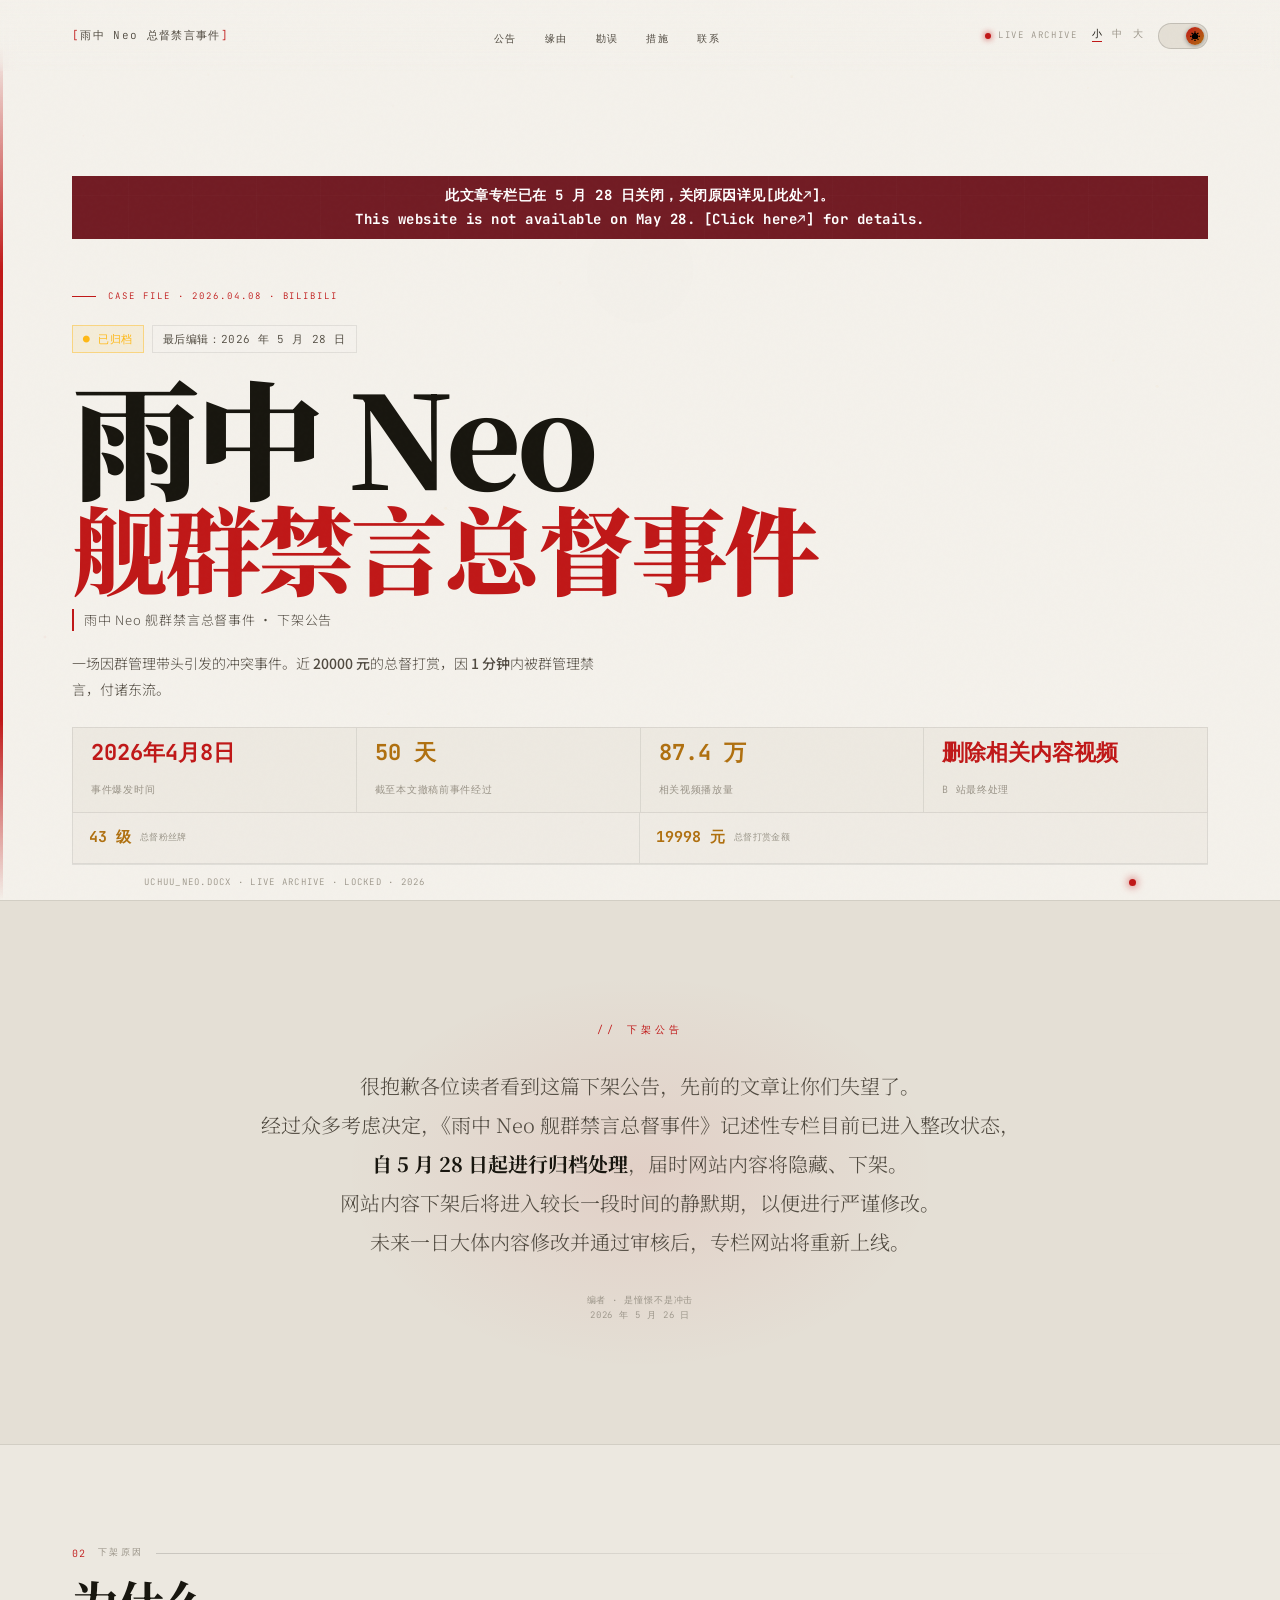
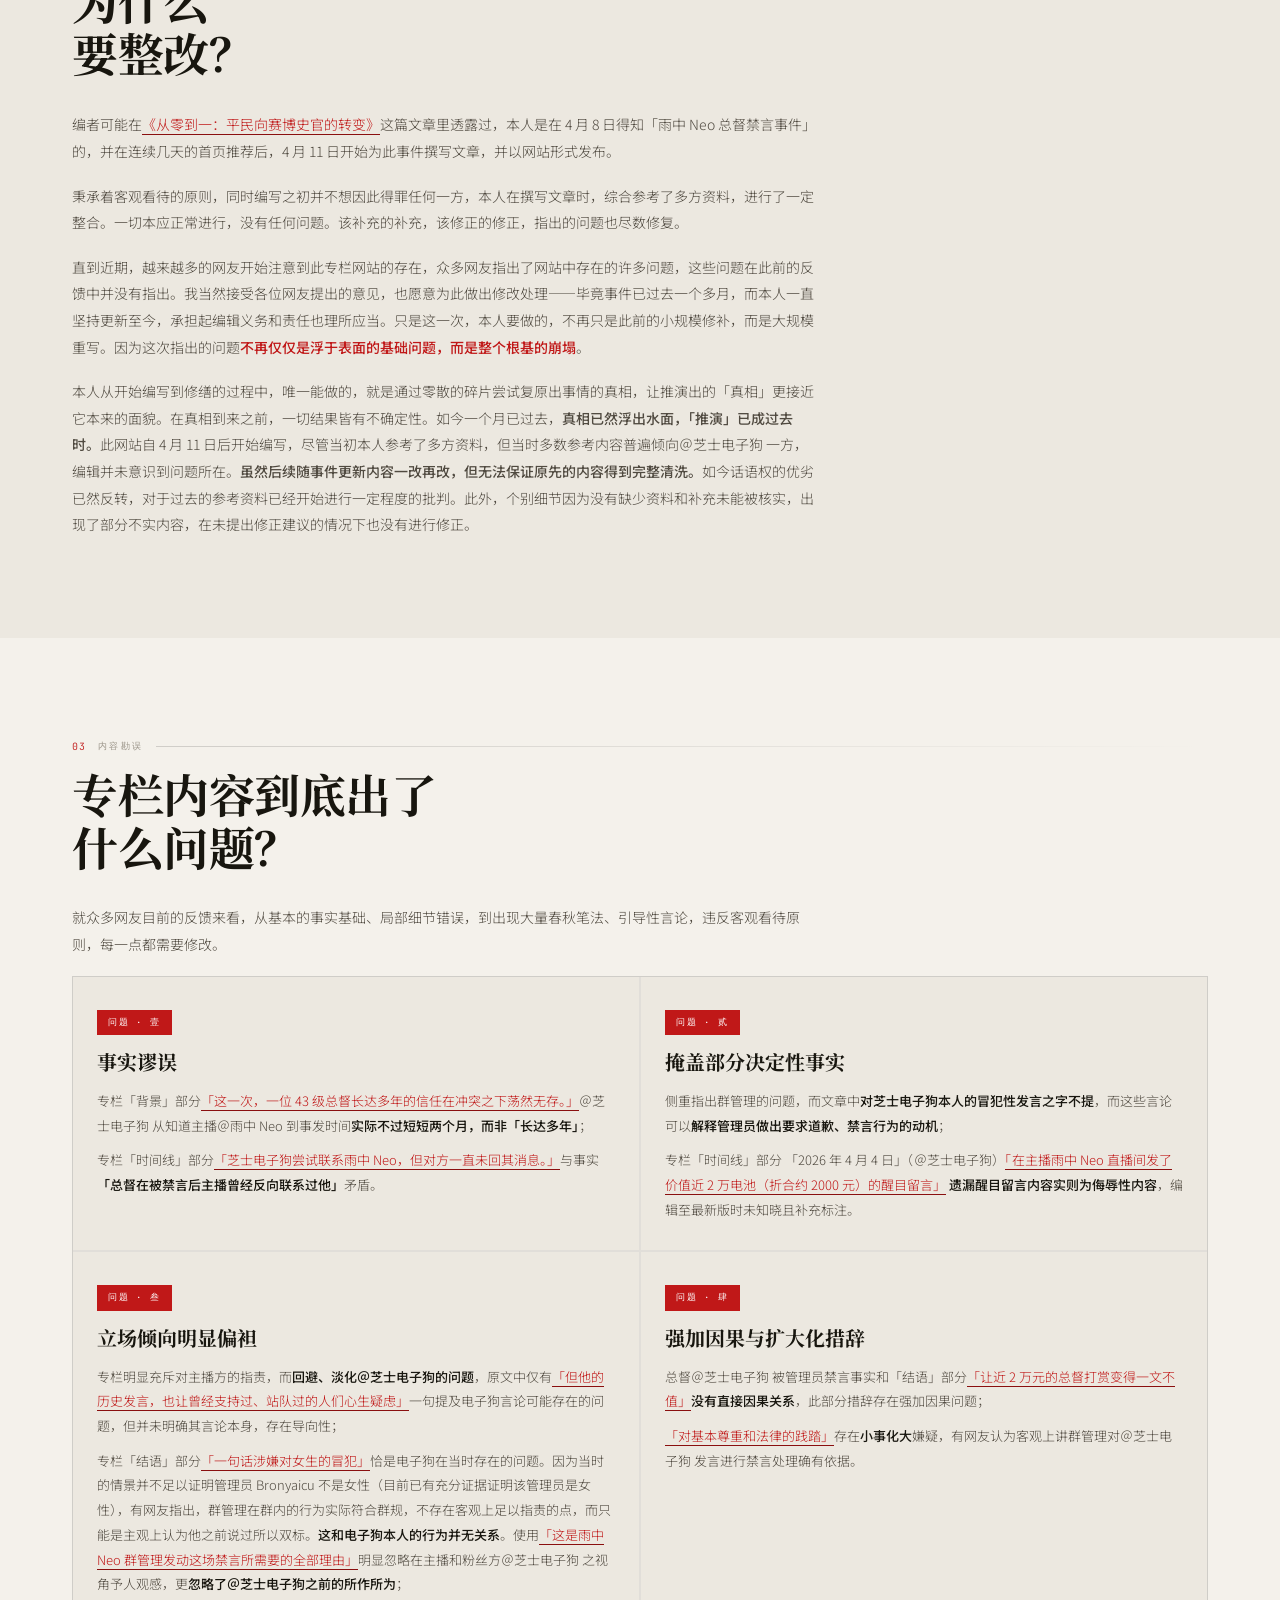
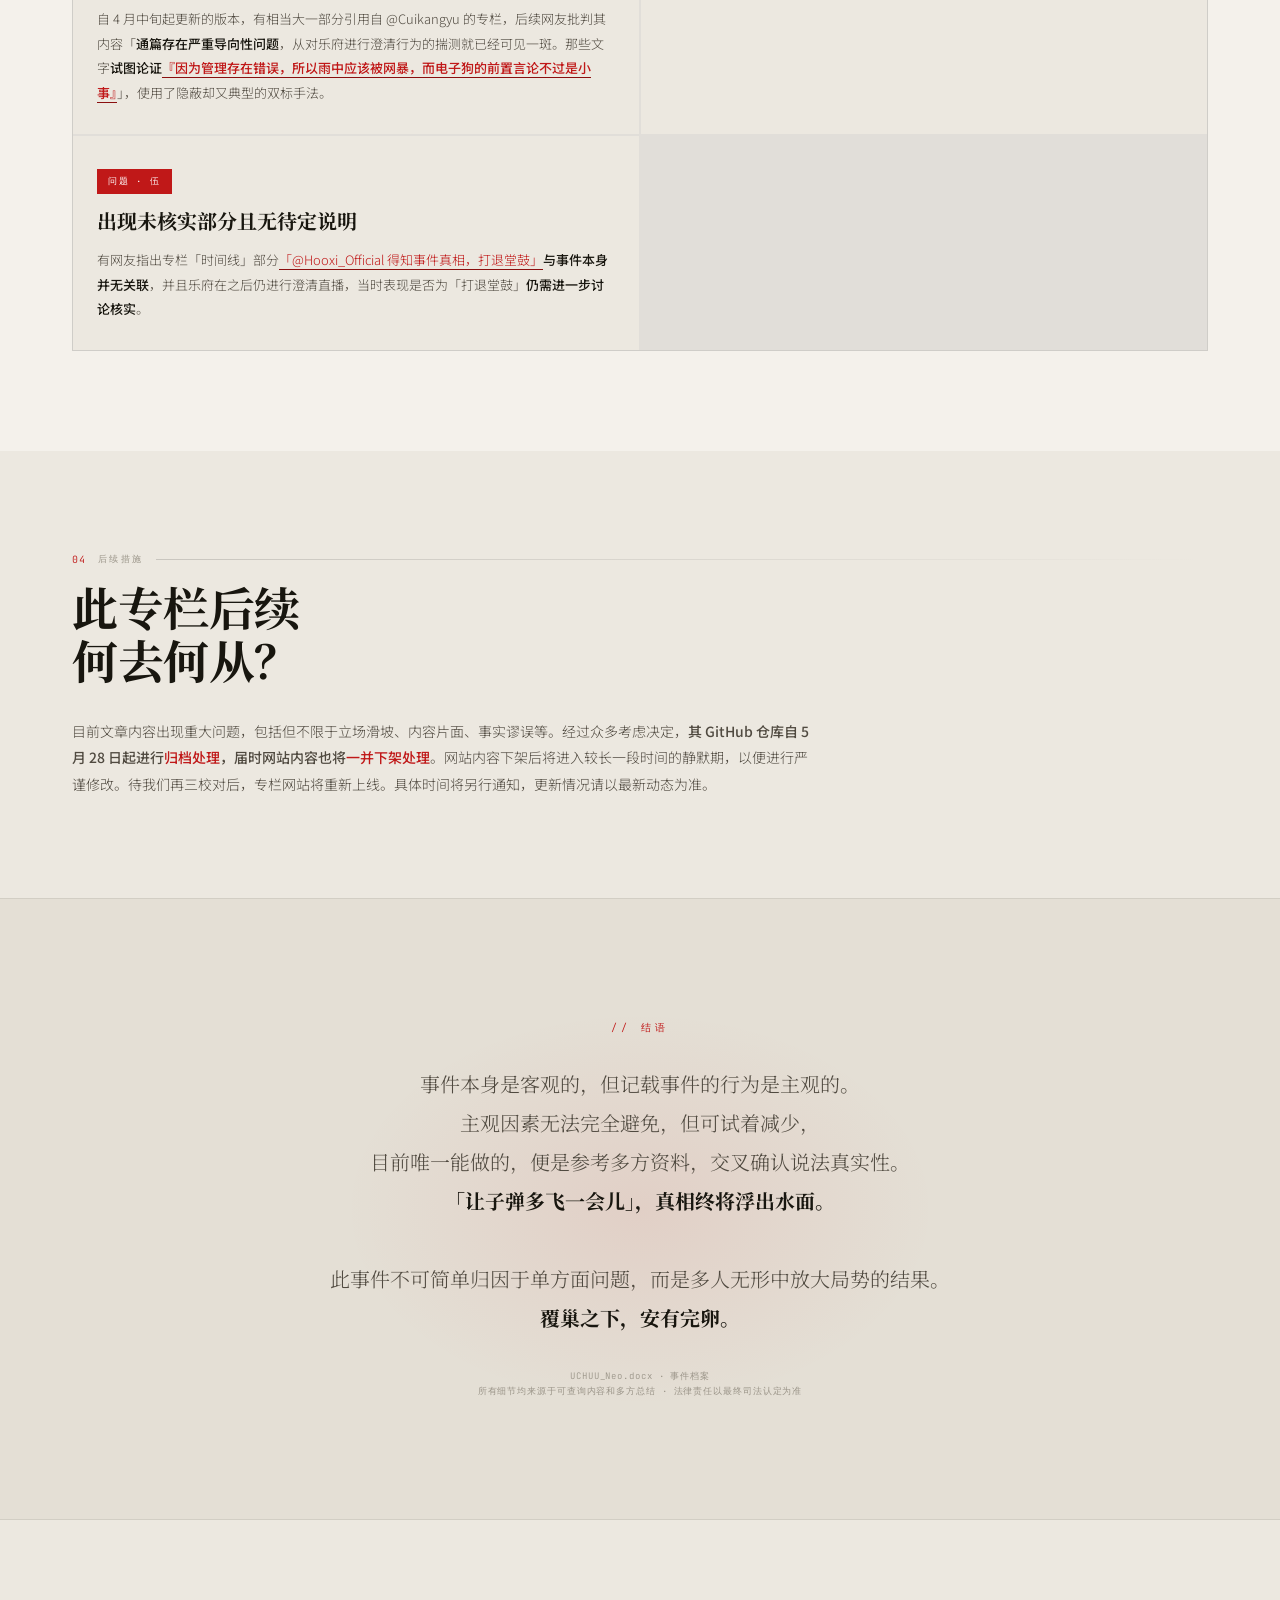
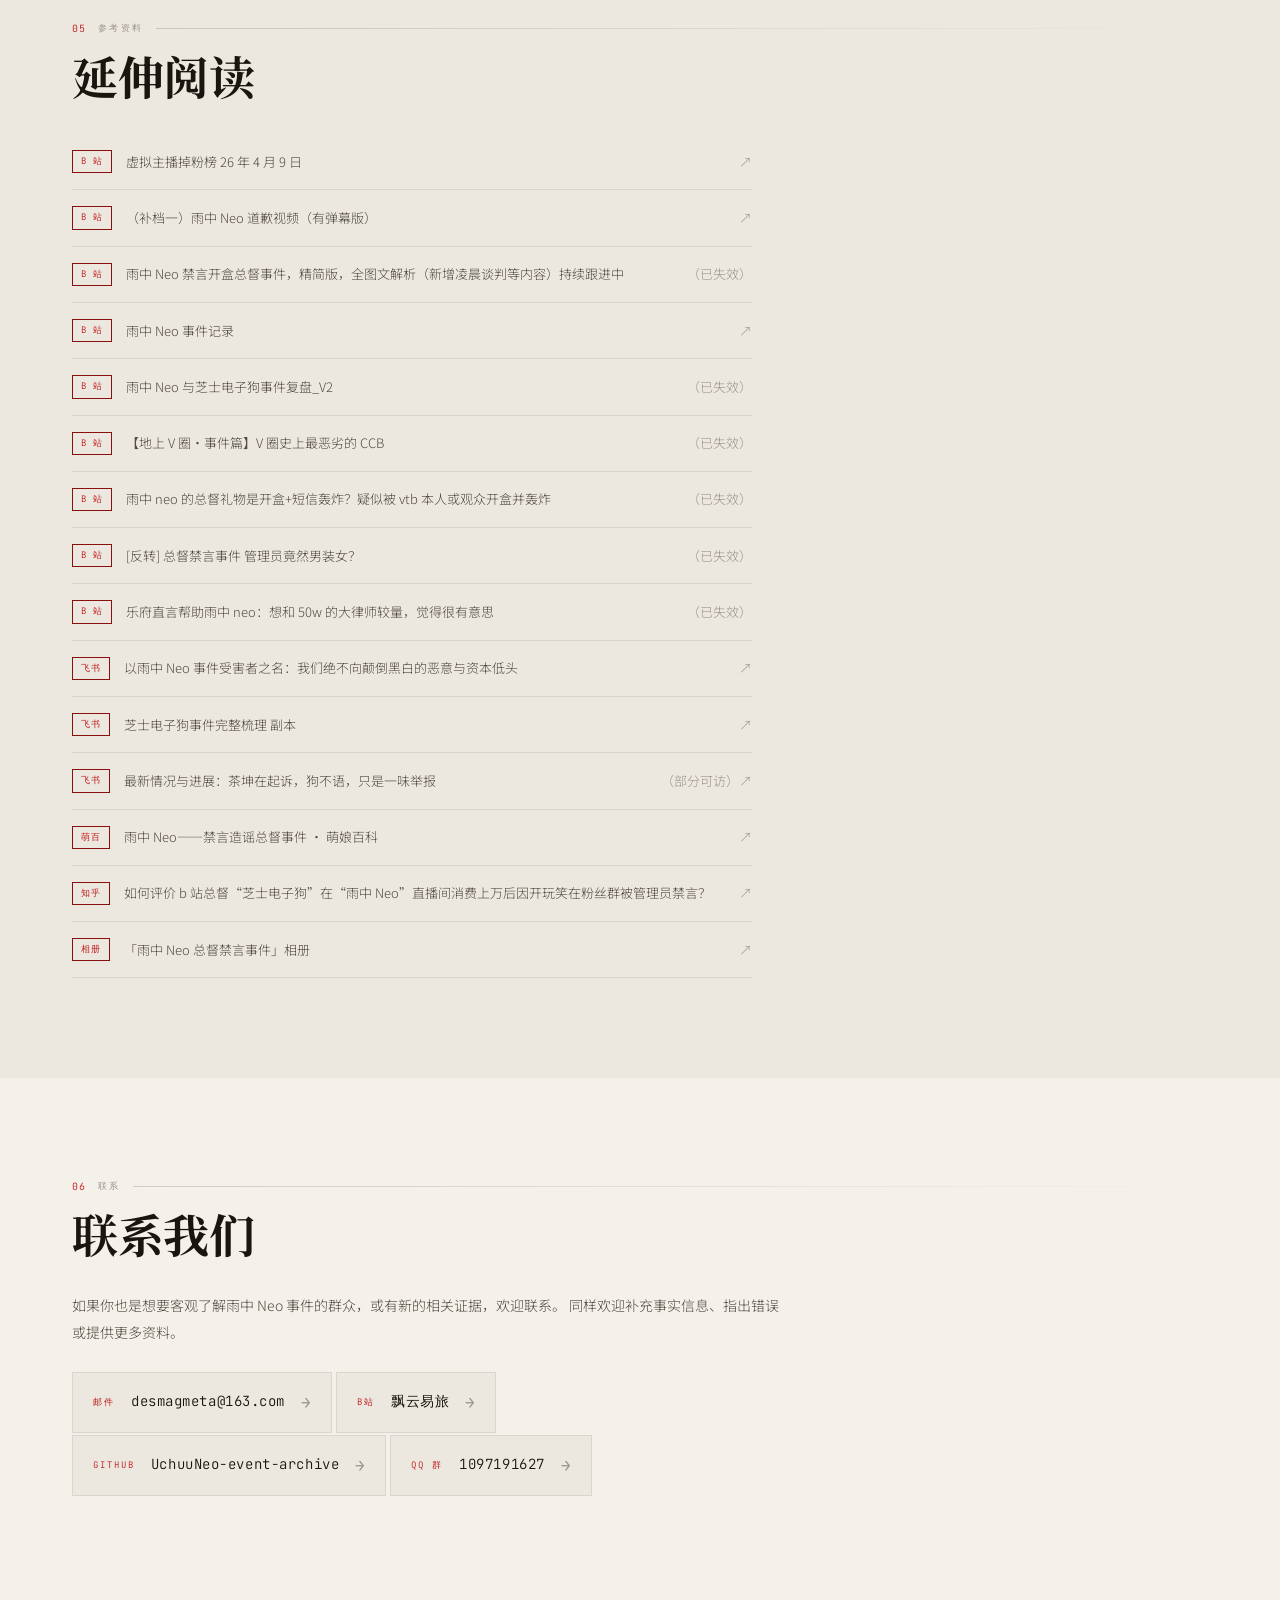
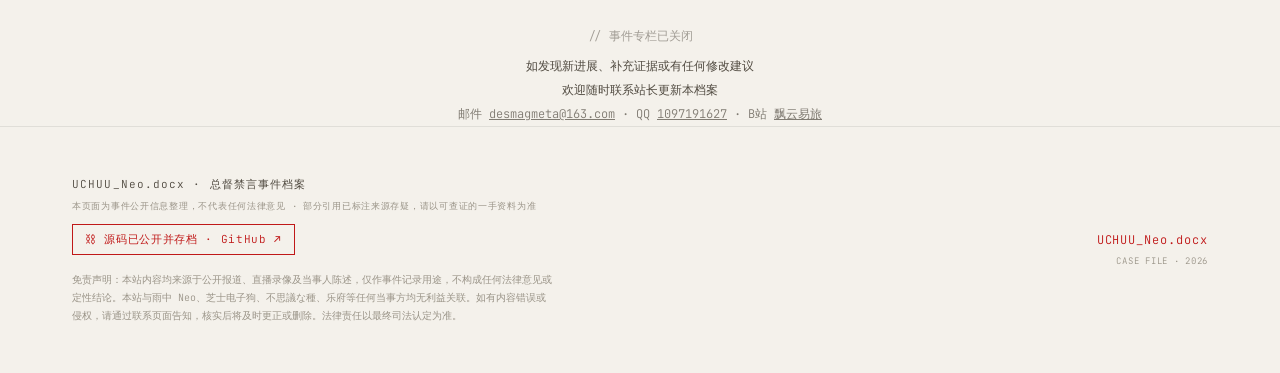
==== commit 7c9032b7: "Final commit before website archived" ====
--- a/index.html
+++ b/index.html
@@ -28,7 +28,7 @@
 
 <!-- loader -->
 <div id="loader">
-  <div id="loader-lbl">LOADING CASE FILE</div>
+  <div id="loader-lbl">LOADING NOTICE</div>
   <div id="loader-track"><div id="loader-fill"></div></div>
   <div id="loader-pct">0%</div>
 </div>
@@ -37,13 +37,11 @@
 <nav class="nav">
   <div class="nav__logo"><span>[</span>雨中 Neo 总督禁言事件<span>]</span></div>
   <ul class="nav__links">
-    <li><a href="#chars">当事人</a></li>
-    <li><a href="#bg">背景</a></li>
-    <li><a href="#tl">时间线</a></li>
-    <li><a href="#quotes">原话</a></li>
-    <li><a href="#legal">法律</a></li>
-    <li><a href="#ed">补充</a></li>
-    <li><a href="#aft">后续</a></li>
+    <li><a href="#notice">公告</a></li>
+    <li><a href="#reason">缘由</a></li>
+    <li><a href="#bug">勘误</a></li>
+    <li><a href="#aft">措施</a></li>
+    <li><a href="#contact">联系</a></li>
   </ul>
   <div class="nav__right">
     <div class="nav__status">
@@ -67,8 +65,8 @@
 <!-- ══ HERO ══ -->
 <section class="hero" id="top">
   <div class="banner" style="margin-bottom:50px">
-      <p><strong>此文章专栏将在 5 月 28 日关闭。具体公告详见<a href="https://stridenotstrike.netlify.app/posts/2026-05-26/">此处↗</a> 查看。</strong></p>
-      <p><strong>This website will close on May 28. <a href="https://stridenotstrike.netlify.app/posts/2026-05-26/">Click here↗</a> for detailed announcement.</strong></p>
+      <p><strong>此文章专栏已在 5 月 28 日关闭，关闭原因详见[<a href="https://stridenotstrike.netlify.app/posts/2026-05-26/">此处↗</a>]。</strong></p>
+      <p><strong>This website is not available on May 28. [<a href="https://stridenotstrike.netlify.app/posts/2026-05-26/">Click here↗</a>] for details.</strong></p>
   </div>
   <div class="hero__grid"></div>
   <div class="hero__bar"></div>
@@ -78,18 +76,14 @@
     <span class="hero__eye-text">CASE FILE · 2026.04.08 · BILIBILI</span>
   </div>
   <div class="hero__badges ru" style="display:flex;gap:8px;flex-wrap:wrap;margin-bottom:18px" data-d="0">
-    <!-- <span style="padding:4px 10px;background:var(--c-red-a);border:1px solid var(--c-red);color:var(--c-red);font-family:var(--f-mono);font-size:calc(11px * var(--fs-mul));letter-spacing:.05em">● 名誉权纠纷立案已发起</span> -->
-    <!-- <span style="padding:4px 10px;background:rgba(255,180,0,.08);border:1px solid rgba(255,180,0,.4);color:rgba(255,180,0,.9);font-family:var(--f-mono);font-size:calc(11px * var(--fs-mul));letter-spacing:.05em">⚖ 等待法律程序推进</span> -->
-    <span style="padding:4px 10px;background:rgba(255,180,0,.08);border:1px solid rgba(255,180,0,.4);color:rgba(255,180,0,.9);font-family:var(--f-mono);font-size:calc(11px * var(--fs-mul));letter-spacing:.05em">● 法律程序相关状态不明</span>
-    <!--<span style="padding:4px 10px;background:rgba(255,255,255,.05);border:1px solid var(--c-line);color:var(--c-dim);font-family:var(--f-mono);font-size:calc(11px * var(--fs-mul));letter-spacing:.05em">↻ 持续更新</span>-->
-    <span style="padding:4px 10px;background:rgba(255,255,255,.05);border:1px solid var(--c-line);color:var(--c-dim);font-family:var(--f-mono);font-size:calc(11px * var(--fs-mul));letter-spacing:.05em">● 已归档</span>
-    <span style="padding:4px 10px;background:rgba(255,255,255,.05);border:1px solid var(--c-line);color:var(--c-dim);font-family:var(--f-mono);font-size:calc(11px * var(--fs-mul));letter-spacing:.05em">最后编辑：2026 年 5 月 21 日</span>
+    <span style="padding:4px 10px;background:rgba(255,180,0,.08);border:1px solid rgba(255,180,0,.4);color:rgba(255,180,0,.9);font-family:var(--f-mono);font-size:calc(11px * var(--fs-mul));letter-spacing:.05em">● 已归档</span>
+    <span style="padding:4px 10px;background:rgba(255,255,255,.05);border:1px solid var(--c-line);color:var(--c-dim);font-family:var(--f-mono);font-size:calc(11px * var(--fs-mul));letter-spacing:.05em">最后编辑：2026 年 5 月 28 日</span>
   </div>
 
   <div class="hero__title-block">
     <span class="hero__name ru" data-d="1"><span class="glitch" data-t="雨中Neo">雨中 Neo</span></span>
     <span class="hero__event ru" data-d="2">舰群禁言总督事件</span>
-    <span class="hero__sub ru" data-d="3">雨中 Neo 舰群禁言总督事件 · 完整档案</span>
+    <span class="hero__sub ru" data-d="3">雨中 Neo 舰群禁言总督事件 · 下架公告</span>
   </div>
 
   <p class="hero__desc ru" data-d="4">
@@ -98,827 +92,121 @@
 
   <div class="hero__stats ru" data-d="5">
     <div class="stat"><span class="stat__n stat__n--red">2026年4月8日</span><span class="stat__l">事件爆发时间</span></div>
-    <div class="stat"><span class="stat__n" data-count="1" data-suffix=" 分钟">1 分钟</span><span class="stat__l">被群管理禁言</span></div>
+    <div class="stat"><span class="stat__n" data-count="50" data-suffix=" 天">50 天</span><span class="stat__l">截至本文撤稿前事件经过</span></div>
     <div class="stat"><span class="stat__n">87.4 万</span><span class="stat__l">相关视频播放量</span></div>
-    <div class="stat"><span class="stat__n stat__n--red">删除相关内容视频</span><span class="stat__l">B站最终处理</span></div>
+    <div class="stat"><span class="stat__n stat__n--red">删除相关内容视频</span><span class="stat__l">B 站最终处理</span></div>
   </div>
 
   <div class="hero__banner ru" data-d="6">
-    <div class="bn"><span class="bn__n">43 级</span><span class="bn__l">受害者粉丝牌</span></div>
-    <div class="bn"><span class="bn__n">19998 元</span><span class="bn__l">受害者打赏金额</span></div>
+    <div class="bn"><span class="bn__n">43 级</span><span class="bn__l">总督粉丝牌</span></div>
+    <div class="bn"><span class="bn__n">19998 元</span><span class="bn__l">总督打赏金额</span></div>
   </div>
 
   <div class="hero__tape">
-    <span class="hero__tape-label">UCHUU_Neo.docx · LIVE ARCHIVE · 2026</span>
+    <span class="hero__tape-label">UCHUU_Neo.docx · LIVE ARCHIVE · LOCKED · 2026</span>
     <span class="hero__tape-dot"></span>
   </div>
 </section>
 
-<!-- ══ 01 CHARACTERS ══ -->
-<section class="s s--dark" id="chars">
-  <div class="s__header ru">
-    <span class="s__num">01</span>
-    <span class="s__label">当事人</span>
-    <span class="s__rule"></span>
-  </div>
-  <h2 class="s__title ru">这场事件的两个<br>核心人物</h2>
-
-  <div class="char-wrap">
-
-    <div class="char char--villain rl">
-      <div class="char__glow"></div>
-      <span class="badge badge--red" style="margin-bottom:18px">主播方</span>
-      <div class="char__av villain-avatar">
-        <div class="char__av-ring"></div>
-        <img src="1.jpg" alt="雨中 Neo"
-          onerror="this.style.display='none';this.nextElementSibling.style.display='flex'">
-        <span class="char__av-icon" style="display:none">!</span>
-      </div>
-      <h3 class="char__name">雨中 Neo</h3>
-      <div class="char__handle"><a href="https://space.bilibili.com/9404404" target="_blank" style="color:inherit;text-decoration:none">B站 @雨中Neo ↗</a></div>
-      <div class="char__divider"></div>
-      <ul class="char__data">
-        <li><span class="ck">粉丝量（事前）</span><span class="cv cv--r">约 33.3 万</span></li>
-        <li><span class="ck">粉丝量（最低）</span><span class="cv cv--r">约 30.9 万（-2.4 万）</span></li>
-        <li><span class="ck">粉丝量（当前）</span><span class="cv cv--r">约 30.9 万（-2.4 万）</span></li>
-        <li><span class="ck">B 站账号状态</span><span class="cv cv--r"><strong>相关内容被平台删除</strong></span></li>
-        <li><span class="ck">直播生涯状态</span><span class="cv">近期有复播行为</span></li>
-        <li><span class="ck">历史前科</span><span class="cv cv--r">前身为「五月病」（一说「五月七日病」）</span></li>
-        <li><span class="ck">前身毕业原因</span><span class="cv">遭不明人员开盒导致强制毕业</span></li>
-      </ul>
-      <div class="char__verdict">主要责任方 · 涉嫌不当站队群管理、放纵管理恶意网暴粉丝</div>
-    </div>
-
-    <div class="char__vs ru">
-      <span>VS</span>
-      <div class="char__vs-sparks">
-        <div class="sp"></div><div class="sp"></div>
-        <div class="sp"></div><div class="sp"></div>
-      </div>
-    </div>
-
-    <div class="char char--victim rr">
-      <div class="char__glow"></div>
-      <span class="badge badge--amber" style="margin-bottom:18px">总督方</span>
-      <div class="char__av victim-avatar">
-        <div class="char__av-ring"></div>
-        <img src="2.jpg" alt="芝士电子狗"
-          onerror="this.style.display='none';this.nextElementSibling.style.display='flex'">
-        <span class="char__av-icon" style="display:none">◎</span>
-      </div>
-      <h3 class="char__name">芝士电子狗</h3>
-      <div class="char__handle"><a href="https://space.bilibili.com/518811966" target="_blank" style="color:inherit;text-decoration:none">B站 @芝士电子狗 ↗</a></div>
-      <div class="char__divider"></div>
-      <ul class="char__data">
-        <li><span class="ck">粉丝牌等级</span><span class="cv cv--a">43 级（长期核心老粉）</span></li>
-        <li><span class="ck">舰长状态</span><span class="cv cv--a">总督</span></li>
-        <li><span class="ck">粉丝数（最高）</span><span class="cv cv--a">1.2 万</span></li>
-        <li><span class="ck">粉丝数（当前）</span><span class="cv">1.1 万</span></li>
-        <li><span class="ck">打赏金额</span><span class="cv cv--a">不少于 2.2 万元</span></li>
-        <li><span class="ck">当前立场</span><span class="cv cv--a">法律程序推进相关内容均消失</span></li>
-        <li><span class="ck">事件相关通知群</span><span class="cv">241484575</span></li>
-        <li><span class="ck">维权动态</span><span class="cv">当前 B 站无事件进度汇报动态存活</span></li>
-        <li><span class="ck">捐款公益</span><span class="cv cv--a">累计已将 4,800 元捐给联合国儿童基金会</span></li>
-      </ul>
-      <div class="char__verdict">次要责任方 · 等待法院程序推进</div>
-    </div>
-
-  </div>
-</section>
-
-<!-- ══ 02 BACKGROUND ══ -->
-<section class="s s--mid" id="bg">
+<!-- ══ NOTICE ══ -->
+<div class="verdict" id="notice">
+  <div class="verdict__inner ru">
+    <div class="verdict__label">// 下架公告</div>
+    <p class="verdict__q">
+      很抱歉各位读者看到这篇下架公告，先前的文章让你们失望了。<br>
+      经过众多考虑决定，《雨中 Neo 舰群禁言总督事件》记述性专栏目前已进入整改状态，<br>
+      <strong>自 5 月 28 日起进行归档处理</strong>，届时网站内容将隐藏、下架。<br>
+      网站内容下架后将进入较长一段时间的静默期，以便进行严谨修改。<br>
+      未来一日大体内容修改并通过审核后，专栏网站将重新上线。
+    </p>
+    <div class="verdict__stamp">
+      编者 · 是憧憬不是冲击<br>
+      2026 年 5 月 26 日
+    </div>
+  </div>
+</div>
+
+<!-- ══ 02 REASON ══ -->
+<section class="s s--mid" id="reason">
   <div class="s__header ru">
     <span class="s__num">02</span>
-    <span class="s__label">背景机制</span>
-    <span class="s__rule"></span>
-  </div>
-  <h2 class="s__title ru">你需要先了解的事</h2>
-
+    <span class="s__label">下架原因</span>
+    <span class="s__rule"></span>
+  </div>
+  <h2 class="s__title ru">为什么<br>要整改？</h2>
+  <div class="bg-layout">
+    <div class="ru">
+      <p style="font-size:calc(14px * var(--fs-mul));color:var(--c-dim);line-height:1.9;margin-bottom:18px">编者可能在<em><a href="https://stridenotstrike.netlify.app/posts/intro/">《从零到一：平民向赛博史官的转变》</a></em>这篇文章里透露过，本人是在 4 月 8 日得知「雨中 Neo 总督禁言事件」的，并在连续几天的首页推荐后，4 月 11 日开始为此事件撰写文章，并以网站形式发布。</p>
+      <p style="font-size:calc(14px * var(--fs-mul));color:var(--c-dim);line-height:1.9;margin-bottom:18px">秉承着客观看待的原则，同时编写之初并不想因此得罪任何一方，本人在撰写文章时，综合参考了多方资料，进行了一定整合。一切本应正常进行，没有任何问题。该补充的补充，该修正的修正，指出的问题也尽数修复。</p>
+      <p style="font-size:calc(14px * var(--fs-mul));color:var(--c-dim);line-height:1.9;margin-bottom:18px">直到近期，越来越多的网友开始注意到此专栏网站的存在，众多网友指出了网站中存在的许多问题，这些问题在此前的反馈中并没有指出。我当然接受各位网友提出的意见，也愿意为此做出修改处理——毕竟事件已过去一个多月，而本人一直坚持更新至今，承担起编辑义务和责任也理所应当。只是这一次，本人要做的，不再只是此前的小规模修补，而是大规模重写。因为这次指出的问题<strong style="color: var(--c-red)">不再仅仅是浮于表面的基础问题，而是整个根基的崩塌</strong>。</p>
+      <p style="font-size:calc(14px * var(--fs-mul));color:var(--c-dim);line-height:1.9">本人从开始编写到修缮的过程中，唯一能做的，就是通过零散的碎片尝试复原出事情的真相，让推演出的「真相」更接近它本来的面貌。在真相到来之前，一切结果皆有不确定性。如今一个月已过去，<strong>真相已然浮出水面，「推演」已成过去时。</strong>此网站自 4 月 11 日后开始编写，尽管当初本人参考了多方资料，但当时多数参考内容普遍倾向＠芝士电子狗 一方，编辑并未意识到问题所在。<strong>虽然后续随事件更新内容一改再改，但无法保证原先的内容得到完整清洗。</strong>如今话语权的优劣已然反转，对于过去的参考资料已经开始进行一定程度的批判。此外，个别细节因为没有缺少资料和补充未能被核实，出现了部分不实内容，在未提出修正建议的情况下也没有进行修正。</p>
+    </div>
+  </div>
+</section>
+
+<!-- ══ 03 BUGS ══ -->
+<section class="s s--dark" id="bug">
+  <div class="s__header ru">
+    <span class="s__num">03</span>
+    <span class="s__label">内容勘误</span>
+    <span class="s__rule"></span>
+  </div>
+  <h2 class="s__title ru">专栏内容到底出了<br>什么问题？</h2>
   <div class="bg-layout">
     <div class="ru">
       <p style="font-size:calc(14px * var(--fs-mul));color:var(--c-dim);line-height:1.9;margin-bottom:18px">
-        在哔哩哔哩（以下简称「B 站」）直播生态中，「大航海」是一种付费订阅打赏，用以表达观众对主播的认可，根据价位不同，从低到高可分为「舰长」「提督」「总督」。其中，<strong style="color:var(--c-red)">「总督」</strong>的等级和金额最高（约每月 2 万元）。
-      <p style="font-size:calc(14px * var(--fs-mul));color:var(--c-dim);line-height:1.9">
-        打赏本身存在一定风险——<strong>打赏的前提是粉丝对主播的认可和信任</strong>。这一次，一位 43 级总督两个月的信任在冲突之下荡然无存。
+        就众多网友目前的反馈来看，从基本的事实基础、局部细节错误，到出现大量春秋笔法、引导性言论，违反客观看待原则，每一点都需要修改。</p>
       </p>
     </div>
-
-  </div>
-</section>
-
-<!-- ══ 03 TIMELINE ══ -->
-<section class="s s--dark" id="tl">
-  <div class="s__header ru">
-    <span class="s__num">03</span>
-    <span class="s__label">事件时间线</span>
-    <span class="s__rule"></span>
-  </div>
-  <h2 class="s__title ru">从信任到毁灭<br>完整还原</h2>
-
-  <div class="tl">
-    <div class="tl__track"></div>
-
-    <div class="tl__item ru">
-      <div class="tl__node"></div>
-      <div class="tl__content">
-        <div class="tl__time">2026年4月4日 下午</div>
-        <h3 class="tl__h">暴风前的宁静</h3>
-        <p class="tl__body">本次事件主人公<em>芝士电子狗</em>，在主播雨中 Neo 直播间发了价值近 2 万电池（折合约 2000 元）的 SC（Super chat，醒目留言），并在其直播间<strong>总督</strong>登船。</p>
-        <span class="tl__tag tag--bg">背景</span>
-      </div>
-    </div>
-
-    <div class="tl__item ru">
-      <div class="tl__node"></div>
-      <div class="tl__content">
-        <div class="tl__time">2026年4月8日 中午</div>
-        <h3 class="tl__h">致命约谈</h3>
-        <p class="tl__body">芝士电子狗在雨中 Neo 的舰长群内约谈线下活动，给出了自己的活动时间和地点（上海）。</p>
-        <p class="tl__body" style="margin-top:10px">芝士电子狗＠其接话，回复道<em>「来给我 CCB」</em>（网络梗，无明显恶意倾向）。此发言引起两位管理的不满，<em>不思議な種</em>说明其性别为女生，发言注意礼貌。</p>
-        <span class="tl__tag tag--key">导火索</span>
-      </div>
-    </div>
-
-    <div class="tl__item ru">
-      <div class="tl__node"></div>
-      <div class="tl__content">
-        <div class="tl__time">2026年4月8日 中午12:35</div>
-        <h3 class="tl__h">只许州官放火，不许百姓点灯</h3>
-        <p class="tl__body">芝士电子狗得知后表示<em>「没兴趣」</em>试图结束话题，然而<em>不思議な種</em>并不接受，以其<strong>冒犯女生</strong>为由，要求其对 Bronyaicu 进行道歉。</p>
-        <p class="tl__body" style="margin-top:10px">等待<strong>一分钟</strong>后，<em>Bronyaicu</em> 见芝士电子狗未回应，将其<strong>禁言一小时</strong>。</p>
-        <p class="tl__body" style="margin-top:10px">（当时芝士电子狗正在制作 Neo 的留言视频，并<strong>未及时注意到消息</strong>。）</p>
-        <span class="tl__tag tag--ev">关键事件</span>
-      </div>
-    </div>
-
-    <div class="tl__item tl__item--hot ru">
-      <div class="tl__node tl__node--hot"></div>
-      <div class="tl__content">
-        <div class="tl__time tl__time--red">2026年4月8日 中午13:00</div>
-        <h3 class="tl__h">主播出现，站队群管</h3>
-        <p class="tl__body">下午一点左右，主播 <strong>雨中 Neo</strong>（群 ID 看板娘）出现在群中，并表示<em>和管理讨论后会处理此事件</em>。在尚未完全了解的情况下，将当事人的发言定性为<em>「本身就是不当发言，而且没有给女生道歉大家都反感」</em>。</p>
-        <p class="tl__body" style="margin-top:10px">以上种种发言，引起了芝士电子狗的不满，并联系雨中 Neo 表示要与其协商，要求道歉。</p>
-        <span class="tl__tag tag--hot" style="margin-top:8px">核心事件</span>
-      </div>
-    </div>
-
-    <div class="tl__item ru">
-      <div class="tl__node"></div>
-      <div class="tl__content">
-        <div class="tl__time">2026年4月8日 下午</div>
-        <h3 class="tl__h">管理开盒并攻击总督方</h3>
-        <p class="tl__body"><em>Bronyaicu</em> 未经同意，在网络<strong>公开总督 QQ 号、B 站 UID 等</strong>可识别身份的私密信息。</p>
-        <p class="tl__body" style="margin-top:10px">与此同时，<em>不思議な種</em>在芝士电子狗动态下方发表挑衅式发言。</p>
-        <span class="tl__tag tag--key">舆论引爆</span>
-      </div>
-    </div>
-
-    <div class="tl__item ru">
-      <div class="tl__node"></div>
-      <div class="tl__content">
-        <div class="tl__time">2026年4月8日 晚上</div>
-        <h3 class="tl__h">联系未果，联系上级</h3>
-        <p class="tl__body">芝士电子狗尝试联系雨中 Neo，但对方一直未回其消息。于是芝士电子狗联系雨中 Neo 的 Staff，要求其让主播本人录制道歉视频。</p>
-        <span class="tl__tag tag--ev">舆论引爆</span>
-      </div>
-    </div>
-
-    <div class="tl__item ru">
-      <div class="tl__node"></div>
-      <div class="tl__content">
-        <div class="tl__time">2026年4月8日</div>
-        <h3 class="tl__h">芝士电子狗注册公司</h3>
-        <p class="tl__body">芝士电子狗于当日注册上海芝士昱森科技有限公司。</p>
-        <span class="tl__tag tag--hot">注册公司</span>
-      </div>
-    </div>
-
-    <div class="tl__item ru">
-      <div class="tl__node"></div>
-      <div class="tl__content">
-        <div class="tl__time">2026年4月9日 晚19:24</div>
-        <h3 class="tl__h">芝士电子狗发布视频，引爆全网</h3>
-        <p class="tl__body">受害者投稿<strong color="var(--c-red)"><em>《[v 圈清雨中 neo] 管理是清雨？敢对总督这样？一分钟不道歉就禁言的神人舰长群！​》</em></strong>（现已下架），表达不满。</p>
-        <span class="tl__tag tag--hot">舆论升级</span>
-      </div>
-    </div>
-
-    <div class="tl__item ru">
-      <div class="tl__node"></div>
-      <div class="tl__content">
-        <div class="tl__time">2026年4月9日 晚21:00</div>
-        <h3 class="tl__h">雨中敷衍态度把怒火烧到最高点</h3>
-        <p class="tl__body">雨中 Neo 发布了道歉视频，全程<strong>极为敷衍</strong>，文案疑似使用 AI 生成，且道歉<strong>面向「群内的舰长和观众们」</strong>，完全没有提到向 Staff 提出道歉要求的总督本人——芝士电子狗。</p>
-        <span class="tl__tag tag--ev">主播方回应</span>
-      </div>
-    </div>
-
-    <div class="tl__item ru">
-      <div class="tl__node"></div>
-      <div class="tl__content">
-        <div class="tl__time">2026年4月9日</div>
-        <h3 class="tl__h">芝士电子狗：拒不接受道歉，直播声讨</h3>
-        <p class="tl__body">芝士电子狗发动态表示<strong>并不接受</strong>，并开启直播声讨。</p>
-        <span class="tl__tag tag--law">总督方回应</span>
-      </div>
-    </div>
-
-    <div class="tl__item ru">
-      <div class="tl__node"></div>
-      <div class="tl__content">
-        <div class="tl__time">2026年4月9日 深夜（10日凌晨）</div>
-        <h3 class="tl__h">受害者遭开盒</h3>
-        <p class="tl__body"><strong>凌晨</strong>，正在直播中的芝士电子狗被开盒，短时间内收到<strong>大量短信</strong>。</p>
-        <p class="tl__body" style="margin-top:10px">此前，禁言芝士电子狗的管理 Bronyaicu 在动态<strong>挂起芝士电子狗的 QQ 号等信息</strong>，不思議な種也在直播时<strong>多次攻击</strong>芝士电子狗。</p>
-        <span class="tl__tag tag--ev">总督方动态</span>
-      </div>
-    </div>
-
-    <div class="tl__item ru">
-      <div class="tl__node"></div>
-      <div class="tl__content">
-        <div class="tl__time">2026年4月10日凌晨</div>
-        <h3 class="tl__h">与主播老板进行交涉</h3>
-        <p class="tl__body">芝士电子狗在直播中与主播的老板进行交涉，对自己被开盒网暴一事要求其负责。</p>
-        <p class="tl__body" style="margin-top:10px">一段时间后，老板没有回应，芝士电子狗决定采用法律手段，并以自己公司的名义撰写<strong>告知函</strong>。</p>
-        <p class="tl__body" style="margin-top:10px">从凌晨到上午，该老板表示主播本人一直无法联系。</p>
-        <span class="tl__tag tag--law">总督方回应</span>
-      </div>
-    </div>
-
-    <div class="tl__item ru">
-      <div class="tl__node"></div>
-      <div class="tl__content">
-        <div class="tl__time">2026年4月10日</div>
-        <h3 class="tl__h">三角洲经济学教父谈论此事件</h3>
-        <p class="tl__body">三角洲经济学教父发表<em>《总督被污蔑 X 骚扰被开被短信轰炸之后开公司反击！新清雨事件后续！》</em>视频，谈论此事件，标志着此事件的跨圈扩散。</p>
-        <span class="tl__tag tag--hot">跨圈扩散</span>
-      </div>
-    </div>
-
-    <div class="tl__item ru">
-      <div class="tl__node"></div>
-      <div class="tl__content">
-        <div class="tl__time">2026年4月10日</div>
-        <h3 class="tl__h">涉事主播及相关人员被「开盒」</h3>
-        <p class="tl__body">涉事主播雨中 Neo、老板茶坤、管理员 Bronyaicu 三人于当晚被 IP 上海的不明人员开盒并被大肆传播，被开盒网暴内容基本属实。</p>
-        <span class="tl__tag tag--law">主播方遭开盒</span>
-      </div>
-    </div>
-
-    <div class="tl__item ru">
-      <div class="tl__node"></div>
-      <div class="tl__content">
-        <div class="tl__time">2026年4月11日</div>
-        <h3 class="tl__h">女管理身份被曝造假</h3>
-        <p class="tl__body">部分网友扒出之前 <em>Bronyaicu</em> 的多条言论，其女性性别身份疑似造假。</p>
-        <span class="tl__tag tag--ev">真实身份存疑</span>
-      </div>
-    </div>
-
-    <div class="tl__item ru">
-      <div class="tl__node"></div>
-      <div class="tl__content">
-        <div class="tl__time">2026年4月11日 中午</div>
-        <h3 class="tl__h">总督方家人被开盒</h3>
-        <p class="tl__body">芝士电子狗发文称自己<strong>父母被开盒、短信轰炸</strong>，逾越了「祸不及家人」原则，其父亲决定通过法律维权，并称<em>要报警抓开盒团伙</em>。</p>
-        <span class="tl__tag tag--law">总督方回应</span>
-      </div>
-    </div>
-
-    <div class="tl__item tl__item--hot ru">
-      <div class="tl__node tl__node--ban"></div>
-      <div class="tl__content">
-        <div class="tl__time">2026年4月11日</div>
-        <h3 class="tl__h">第三方介入，大量相关视频被删除</h3>
-        <p class="tl__body">雨中 Neo 所属公会老板 <em>@Hooxi_Official</em> 开始下场，清理下架所有关于此事件流量较高的视频，并在当晚直播中直言站队雨中 Neo。</p>
-        <span class="tl__tag tag--ban">第三方介入</span>
-      </div>
-    </div>
-
-    <div class="tl__item ru">
-      <div class="tl__node"></div>
-      <div class="tl__content">
-        <div class="tl__time">2026年4月12日</div>
-        <h3 class="tl__h">总督方采取一系列证据层面措施</h3>
-        <p class="tl__body">为留存相应证据，芝士电子狗决定将视频、公告函等内容上传云文档。</p>
-        <span class="tl__tag tag--law">采取措施</span>
-      </div>
-    </div>
-
-    <div class="tl__item ru">
-      <div class="tl__node"></div>
-      <div class="tl__content">
-        <div class="tl__time">2026年4月12日</div>
-        <h3 class="tl__h">三角洲经济学教父视频遭下架</h3>
-        <p class="tl__body">此前发表的视频遭删除，三角洲经济学教父将其解释为 B 站的保护性下架，并告知观众事件<strong>复杂度远超预期</strong>，不要随意站队。</p>
-        <span class="tl__tag tag--ev">扩圈起源消失</span>
-      </div>
-    </div>
-
-    <div class="tl__item ru">
-      <div class="tl__node"></div>
-      <div class="tl__content">
-        <div class="tl__time">2026年4月12日至14日</div>
-        <h3 class="tl__h">众多网友加入吃瓜狂潮</h3>
-        <p class="tl__body">众多网友加入吃瓜狂潮，内容表现形式多样，表达对此事件的态度，但多数视频存活不久后下架。</p>
-        <span class="tl__tag tag--law">外界群众参与讨论</span>
-      </div>
-    </div>
-
-    <div class="tl__item ru">
-      <div class="tl__node tl__node--ban"></div>
-      <div class="tl__content">
-        <div class="tl__time">2026年4月14日 晚20:00左右</div>
-        <h3 class="tl__h">B 站删除双方关于此事件的内容</h3>
-        <p class="tl__body">双方关于此事件的内容<strong>均被下架</strong>，包括总督方的曝光视频及其后续，当事人的道歉视频，平台层面对其处理进一步升级。</p>
-        <span class="tl__tag tag--ban">平台处理</span>
-      </div>
-    </div>
-
-    <div class="tl__item ru">
-      <div class="tl__node"></div>
-      <div class="tl__content">
-        <div class="tl__time">2026年4月15日</div>
-        <h3 class="tl__h">总督方回应视频下架</h3>
-        <p class="tl__body">芝士电子狗发现视频下架与留存内容规律，推测可能与 <em>@Hooxi_Official</em> 相关，并提出质疑 B 站对此事件内容下架标准，导致公众对事件真相的判断不明。</p>
-        <span class="tl__tag tag--ev">总督方更新</span>
-      </div>
-    </div>
-
-    <div class="tl__item ru">
-      <div class="tl__node tl__node--ban"></div>
-      <div class="tl__content">
-        <div class="tl__time">2026年4月17日</div>
-        <h3 class="tl__h">@Hooxi_Official 得知事件真相，打退堂鼓</h3>
-        <p class="tl__body">当晚 <em>@Hooxi_Official</em> 在直播中，与芝士电子狗的父亲（根据第三方消息）律师电话连线，不久又得知事件真相后，在直播间的发言显现撤退迹象。</p>
-        <span class="tl__tag tag--ban">第三方撤退</span>
-      </div>
-    </div>
-
-    <div class="tl__item ru">
-      <div class="tl__node"></div>
-      <div class="tl__content">
-        <div class="tl__time">2026年4月20日</div>
-        <h3 class="tl__h">芝士电子狗公布收入 2400 元全额捐赠公益</h3>
-        <p class="tl__body">芝士电子狗发布动态，公开事件发酵后的收入，并公开捐款截图。截图显示他将此事件视频收入 2400 元全额捐给联合国儿童基金会。</p>
-        <span class="tl__tag tag--law">总督方回应</span>
-        <span class="tl__tag tag--law">捐款公益</span>
-      </div>
-    </div>
-
-    <div class="tl__item ru">
-      <div class="tl__node tl__node--hot"></div>
-      <div class="tl__content">
-        <div class="tl__time">2026年4月29日</div>
-        <h3 class="tl__h">芝士电子狗发起维权立案</h3>
-        <p class="tl__body">当天芝士电子狗发布动态（现已删除），截图显示当事人以上海芝士昱森科技有限公司名义诉上海宽娱数码科技有限公司（B 站所属公司），案由为<strong>名誉权纠纷</strong>。</p>
-        <p class="tl__body">不久后发布另一篇动态（存活状态同上），声称计划清算<em>＠黑喵小姐泽远喵</em>，并引用该网民的涉事历史文章。</p>
-        <span class="tl__tag tag--hot">总督方法律进程</span>
-      </div>
-    </div>
-
-    <div class="tl__item ru">
-      <div class="tl__node tl__node--hot"></div>
-      <div class="tl__content">
-        <div class="tl__time">2026年5月2日</div>
-        <h3 class="tl__h">茶坤公开本人维权历程</h3>
-        <p class="tl__body">茶坤（涉事主播老板）发布动态，配文「爱开盒的小朋友你好呀，别以为这就完事了，<strong>接下来还有民事诉讼</strong>哦」，并公开一份上海市公安局松江分局行政处罚决定书。</p>
-        <span class="tl__tag tag--hot">主播方法律进程</span>
-      </div>
-    </div>
-
-    <div class="tl__item ru">
-      <div class="tl__node"></div>
-      <div class="tl__content">
-        <div class="tl__time">2026年5月7日</div>
-        <h3 class="tl__h">芝士电子狗公布第二次捐款记录</h3>
-        <p class="tl__body">芝士电子狗发布动态，公开捐款截图。截图显示他再次捐献 2400 元给联合国儿童基金会。自事件爆发起，截至目前芝士电子狗<strong>总计捐款 4800 元</strong>，而他在 B 站的累计<strong>实际收入小于 3500 元</strong>。</p>
-        <span class="tl__tag tag--law">总督方回应</span>
-        <span class="tl__tag tag--law">捐款公益</span>
-      </div>
-    </div>
-
-    <div class="tl__item ru" id="latest">
-      <div class="tl__node"></div>
-      <div class="tl__content">
-        <div class="tl__time">2026年5月12日</div>
-        <h3 class="tl__h">芝士电子狗与茶坤双方动态均删除</h3>
-        <p class="tl__body">5 月 12 日，有网友发现，芝士电子狗此前发布两条维权动态均已消失，疑似上演「适才相戏尔」。</p>
-        <p class="tl__body" style="margin-top:10px">此前有网友猜测，芝士电子狗此前所谓一系列行为均为自导自演，维权动态消失令人察觉可疑。</p>
-        <span class="tl__tag tag--ev">双方动态均删除</span>
-      </div>
-    </div>
-
-  </div>
-</section>
-
-
-<!-- ══ 04 QUOTES ══ -->
-<section class="s s--mid" id="quotes">
-  <div class="s__header ru">
-    <span class="s__num">04</span>
-    <span class="s__label">原话实录</span>
-    <span class="s__rule"></span>
-  </div>
-  <h2 class="s__title ru">雨中 Neo 舰群管理<br>亲口说出的话</h2>
-  <p class="s__sub ru">以下为管理相关言论记录。前三条均有含具体时间戳的聊天截图佐证，中间部分均有含具体时间戳的社交平台评论截图佐证；后一条来源存疑，标注待核实。</p>
-
-  <div class="q-grid ru">
-    <div class="q q--lg">
-      <span class="q__mark">1</span>
-      <div class="q__text"><strong>嘛</strong>，提醒芝士一句，群里女孩子不少。</div>
-      <div class="q__ctx">要求总督方道歉的发言</div>
-    </div>
-    <div class="q">
-      <span class="q__mark">2</span>
-      <div class="q__text" font-size calc(20px * var(--fs-mul))><strong>嘛</strong>，只给了他一分钟的时间道歉，或者两分钟。</div>
-      <div class="q__ctx">一分钟后禁言行为的事后诡辩</div>
-    </div>
-    <div class="q">
-      <span class="q__mark">3</span>
-      <div class="q__text">正义制裁，默哀一秒钟，狂笑一小时。</div>
-      <div class="q__ctx">总督方被禁言时管理的反应</div>
-    </div>
-    <div class="q">
-      <span class="q__mark">4</span>
-      <div class="q__text">看看，开黄腔是我说的，雨中 Neo 最后可是定性的骚扰。</div>
-      <div class="q__ctx">不思議な種在 B 站的公开发言（现已删除）</div>
-    </div>
-    <div class="q">
-      <span class="q__mark">5</span>
-      <div class="q__text">吃饭呢，因为我是管理啊。</div>
-      <div class="q__ctx">面对质问「你说上门服务的时候为啥没被禁言」的回复</div>
-    </div>
-    <div class="q">
-      <span class="q__mark">6</span>
-      <div class="q__text">嘛，这种老头，至少雨中 Neo 受不起。</div>
-      <div class="q__ctx">在总督方<em>芝士电子狗</em>动态下的评论</div>
-    </div>
-    <div class="q">
-      <span class="q__mark">7</span>
-      <div class="q__text">卧槽，昨晚上就想这么玩了，可惜被勒令不许发表暴论了，现在爽了。</div>
-      <div class="q__ctx">在总督方告知函下方的评论</div>
-    </div>
-
-    <div class="q q--lg q--unverified">
-      <span class="q__mark">8</span>
-      <div class="q__text">就个人而言，我是无法接受芝士的串子性格。</div>
-      <div class="q__ctx">不思議な種先前在 QQ 群内的看法（来源待核实）</div>
-      <div class="q__warn">
-        <span class="q__warn-icon">⚠</span>
-        <span class="q__warn-text">此言论目前仅见于部分第三方发布的内容，无明显时间戳，引用前请自行核实原始来源。</span>
-      </div>
-    </div>
-  </div>
-</section>
-
-<!-- ══ 05 EVIDENCE ══ -->
-<section class="s s--dark" id="ev">
-  <div class="s__header ru">
-    <span class="s__num">05</span>
-    <span class="s__label">关键证据</span>
-    <span class="s__rule"></span>
-  </div>
-  <h2 class="s__title ru">此案的核心事实</h2>
-
-  <div class="ev-grid ru">
-    <div class="ev">
-      <div class="ev__num">EV-001</div>
-      <span class="ev__icon">◷</span>
-      <h3 class="ev__h">矛盾转移</h3>
-      <p class="ev__body">管理带头开黄腔，最终芝士电子狗被禁言，而两位管理安然无恙，并将此事件的矛盾双方从管理与总督转移到主播与总督。</p>
-    </div>
-    <div class="ev">
-      <div class="ev__num">EV-002</div>
-      <span class="ev__icon">◈</span>
-      <h3 class="ev__h">在社交平台对芝士电子狗的攻击</h3>
-      <p class="ev__body">不思議な種（不思议物种）在 B 站芝士电子狗动态下发表<em>「我会一直看着你」</em>等跟踪骚扰、挑衅式发言。</p>
-    </div>
-    <div class="ev">
-      <div class="ev__num">EV-003</div>
-      <span class="ev__icon">▶</span>
-      <h3 class="ev__h">禁言事发前后完整的聊天记录</h3>
-      <p class="ev__body">该完整聊天记录表明，带头开黄腔的是管理，但最终被禁言的是芝士电子狗，两位管理却安然无恙。</p>
-    </div>
-    <div class="ev">
-      <div class="ev__num">EV-004</div>
-      <span class="ev__icon">≡</span>
-      <h3 class="ev__h">Bronyaicu 对芝士电子狗的「开盒」动态</h3>
-      <p class="ev__body">Bronyaicu 对芝士电子狗 <strong>B 站 UID、QQ 号信息的公开</strong>，此后总督方在 4 月 10 日凌晨被短信轰炸。</p>
-      <p class="ev__body" style="margin-top: 10px;">后续参考资料表明芝士电子狗在事前已将联系方式等关键信息置于置顶动态，开盒说法存疑，但仍存有引导网暴嫌疑。</p>
-    </div>
-    <div class="ev">
-      <div class="ev__num">EV-005</div>
-      <span class="ev__icon">§</span>
-      <h3 class="ev__h">芝士电子狗以公司名义发出公告函</h3>
-      <p class="ev__body">公告函中留有事发原始聊天记录、当事人（包括管理员、主播）以及部分相同站队网友的发言与指控等，网暴证据证实。</p>
-    </div>
-    <div class="ev">
-      <div class="ev__num">EV-006</div>
-      <span class="ev__icon">□</span>
-      <h3 class="ev__h">@Hooxi_Official 亲自下场打擂</h3>
-      <p class="ev__body">乐府老板在 4 月 11 日晚的直播中<strong>直言站队雨中 Neo</strong>，并将整件事的叙事重心从「管理组执法程序是否正当」彻底<strong>挪到了「芝士这个人动机是不是纯」</strong>。</p>
-    </div>
-    <div class="ev">
-      <div class="ev__num">EV-007</div>
-      <span class="ev__icon">■</span>
-      <h3 class="ev__h">4 月 11 日起相关内容遭下架</h3>
-      <p class="ev__body">客观陈述「乐府」「雨中 Neo 事件」负面事实、关键证据链等内容，均在 4 月 11 日起发出后短时间内下架。当前仍流通的争议视频多数<strong>内容模糊具体事实细节，淡化核心矛盾</strong>，并将责任归结为「双方都有错」的言论，人为制造「虚假平衡」。</p>
-    </div>
-
-    <div class="ev">
-      <div class="ev__num">EV-008</div>
-      <span class="ev__icon">⚖</span>
-      <h3 class="ev__h">开盒主播方及其老板的其中一人被行政处罚，但仍在挑衅</h3>
-      <p class="ev__body">根据第三方消息，茶坤（雨中 Neo 的老板）称已抓到开盒并传播<strong>茶坤</strong>、<strong>雨中 Neo</strong> 信息的其中一人<em>＠楽子が崩壊した</em>，且该不法分子被行政处罚。但后续评论区中该不法分子仍发表挑衅言论，如<em>「拘在哪？你在逗我笑？」</em>等，对行政处罚一事置之不理。</p>
-    </div>
-
-  </div>
-</section>
-
-<!-- ══ 06 LEGAL ══ -->
-<section class="s s--mid" id="legal">
-  <div class="s__header ru">
-    <span class="s__num">06</span>
-    <span class="s__label">法律解剖</span>
-    <span class="s__rule"></span>
-  </div>
-  <h2 class="s__title ru">管理触犯了哪些法律？<br>逐条核对</h2>
-  <p class="s__sub ru">以下均为现行有效法律条文原文，非解读，非推断</p>
-
-  <div class="law-grid ru">
-    <div class="law law--red">
-      <div class="law__ref">《中华人民共和国民法典》第1032条</div>
-      <div class="law__quote">「自然人享有隐私权。任何组织或个人不得以刺探、侵扰、泄露、公开等方式侵害他人的隐私权。」</div>
-      <div class="law__hr"></div>
-      <div class="law__tag">适用分析</div>
-      <p class="law__body">Bronyaicu 未经同意，在网络<strong>公开总督 QQ 号、B 站 UID 等</strong>可识别身份的私密信息。</p>
-    </div>
-
-    <div class="law law--red">
-      <div class="law__ref">《中华人民共和国刑法》第253条</div>
-      <div class="law__quote">「违反国家规定，向他人提供公民个人信息，情节严重的，处 3 年以下有期徒刑／拘役，并处或单处罚金。」</div>
-      <div class="law__hr"></div>
-      <div class="law__tag">适用分析</div>
-      <p class="law__body">Bronyaicu <strong>非法提供、公开公民个人信息</strong>，并引发芝士电子狗遭到大规模人肉、短信轰炸。</p>
-    </div>
-
-    <div class="law law--amber">
-      <div class="law__ref">《中华人民共和国民法典》第1034条</div>
-      <div class="law__quote">「自然人的个人信息受法律保护。个人信息是以电子或者其他方式记录的能够单独或者与其他信息结合识别特定自然人的各种信息，包括自然人的姓名、出生日期、身份证件号码、生物识别信息、住址、电话号码、电子邮箱、健康信息、行踪信息等。个人信息中的私密信息，适用有关隐私权的规定。」</div>
-      <div class="law__hr"></div>
-      <div class="law__tag">适用分析</div>
-      <p class="law__body">Bronyaicu 未经同意，在网络公开的<strong>总督 QQ 号、B 站 UID 等</strong>信息符合上述条文定义。</p>
-    </div>
-
-    <div class="law law--amber">
-      <div class="law__ref">《中华人民共和国治安管理处罚法》第42条</div>
-      <div class="law__quote">「偷窥、偷拍、窃听、散布他人隐私的，处 5 日以下拘留或 500 元以下罚款；情节较重（引发网暴、骚扰）处 5~10 日拘留，可并处 500 元以下罚款。」</div>
-      <div class="law__hr"></div>
-      <div class="law__tag">适用分析</div>
-      <p class="law__body">被害人及其父母被「开盒」，并收到骚扰、短信轰炸，符合情节较重判定条件。</p>
-    </div>
-
-    <div class="law law--amber">
-      <div class="law__ref">《中华人民共和国民法典》第1024条</div>
-      <div class="law__quote">「民事主体享有名誉权。任何组织或者个人不得以侮辱、诽谤等方式侵害他人的名誉权。名誉是对民事主体的品德、声望、才能、信用等的社会评价。」</div>
-      <div class="law__hr"></div>
-      <div class="law__tag">适用分析</div>
-      <p class="law__body">管理不思議な種（不思议物种）<strong>未核实完整经过、夸大事实、错误定性</strong>，属于诽谤性陈述，直接损害总督名誉。</p>
-    </div>
-
-    <div class="law law--amber">
-      <div class="law__ref">《中华人民共和国刑法》第246条</div>
-      <div class="law__quote">「以暴力或其他方法公然侮辱他人或捏造事实诽谤他人，情节严重的，处 3 年以下有期徒刑、拘役、管制或剥夺政治权利。」</div>
-      <div class="law__hr"></div>
-      <div class="law__tag">适用分析</div>
-      <p class="law__body">管理不思議な種（不思议物种）公然<strong>捏造「性骚扰」事实、丑化他人、败坏名誉</strong>，情节严重。</p>
-    </div>
-  </div>
-
-  <div class="resp ru">
-    <div class="resp__card">
-      <span class="badge badge--red">主要责任 · 群管理</span>
-      <h3 class="resp__name">多项行为已明显涉嫌违法，主要涉及民事侵权、行政违法</h3>
-      <p class="resp__body"><strong>未经同意，在网络公开</strong>总督 QQ 号、B 站 UID 等可识别身份的私密信息。</p>
-      <p class="resp__body" style="margin-top:10px">管理<strong>未核实完整经过、夸大事实、错误定性</strong>，属于诽谤性陈述，直接损害总督名誉。</p>
-      <p class="resp__body" style="margin-top:10px">故意歪曲事实，将玩笑<strong>错误定性为「性骚扰」</strong>并公开散布。</p>
-      <span class="resp__foot resp__foot--r">民法典1024条、1032条、1034条 · 治安管理处罚法第42条 · 刑法第253条、246条</span>
-    </div>
-    <div class="resp__card">
-      <span class="badge badge--amber">次要责任 · 雨中Neo</span>
-      <h3 class="resp__name">纵容群管理实施违法行为</h3>
-      <p class="resp__body">主播未调查、<strong>公开站队、纵容管理违法</strong>，与管理构成共同侵权，需连带承担民事赔偿、道歉责任。若构成刑事，可被列为共犯。</p>
-      <span class="resp__foot resp__foot--a">刑法第25条 · 互联网群组信息服务管理规定第9条</span>
-    </div>
-  </div>
-
-  <div class="gray-box ru">
-    <div class="gray-box__label">⚠ 群管理「性骚扰」定性不成立</div>
-    <p class="gray-box__body">总督「CCB」是群内玩笑接龙（管理员先开黄腔）、<strong>即时撤回、无持续冒犯</strong>。《民法典》第 1010 条（性骚扰）要求违背意愿、性指向、故意冒犯。本案中不满足，管理属<strong>滥用定性、打击报复</strong>。</p>
-  </div>
-</section>
-
-<!-- ══ 06+ ══ -->
-<section class="s s--dark" id="ev">
-  <div class="s__header ru">
-    <span class="s__num">06+</span>
-    <span class="s__label">证据解析（相关链接后续将补充）</span>
-    <span class="s__rule"></span>
-  </div>
-  <h2 class="s__title ru">逐条证据与解析</h2>
-
-  <div class="ev-grid ru">
-    <div class="ev">
-      <div class="ev__num">PART-001</div>
-      <span class="ev__icon">不思议物种</span>
-      <h3 class="ev__h">起黄腔→钓鱼→封口处刑</h3>
-      <p class="ev__body">事情是这样开始的：群友阿九在群里公开问芝士电子狗「什么时候有空」，是想约线下见面。芝士本人就在群里，他报了一串自己的空闲时间。一个再普通不过的排期对话。</p>
-      <p class="ev__body" style="margin-top:10px">转折发生在这里。阿九还没接话，群里第一个跳出来的是<em>不思议物种</em>，他丢出一句「哇，还有线下」，紧接着又补一句「这算上门服务吗」。原本一个排期对话，<strong>从这一刻起被定调为带有性暗示的玩笑</strong>。群友「作战会议」「泡点特产采购」全是顺着他这个口子接下去的。</p>
-      <p class="ev__body" style="margin-top:10px">芝士电子狗那句被钉在耻辱柱上的「来给我 ccb」，是在男管理已经把氛围带到这个程度之后才说出来的，而且他当时<strong>根本不知道对面用户是不是女生</strong>——这一点在后文就得到验证：芝士在另一条对话里，是不思议物种主动告诉他「但这是真菇凉」，芝士才说了「这是个女的啊——那没兴趣了」，原地刹车。然后不思议物种接了一句「对的」。注意这里的时序有多讽刺：<strong>通知芝士「对方是女生」的人，和后来给芝士定性「骚扰」的人，是同一个。</strong></p>
-      <p class="ev__body" style="margin-top:10px">一个真要骚扰的人，不会因为对方是女生就退出。更何况，后续材料还让 Bronyaicu 这条线本身持续挂着一层男性身份疑云——若对面也为男性，则「对女性骚扰」这一定性本身连成立的基础都没有了。</p>
-      <p class="ev__body" style="margin-top:10px">然后是这个事件最令人不舒服的部分。芝士说「那没兴趣了」之后，<strong>不思议物种</strong>先回了意味深长的<em>「对的」</em>，紧接着 <strong>Bronyaicu</strong> 在约一分钟内禁言芝士。注意：<strong>芝士这一分钟里一个字都没来得及打</strong>。就在他已经被封口、连键盘都按不动的这个状态下，不思议物种追加了一连串话：先是<em>「快点道歉」「没机会了」</em>，再是<em>「正义制裁」</em>，最后是<em>「默哀一秒钟」「狂笑一小时」</em>。</p>
-    </div>
-
-    <div class="ev">
-      <div class="ev__num">PART-002</div>
-      <span class="ev__icon">不思议物种</span>
-      <h3 class="ev__h">B 站三连自爆，等于自己写了认罪书</h3>
-      <p class="ev__body" style="margin-bottom:10px">这一段证据完全来自不思议物种自己在B站的公开发言，没有任何「群友爆料二手转述」，全是他自己一字一句敲出来的。三句话拼起来就是一份完整的动机自述。</p>
-        <p class="ev__quote">「看看，开黄腔是我说的，雨中 neo 最后可是定性的骚扰」</p>
-        <p class="ev__quote">面对群友质问「你说上门服务的时候为啥没被禁言」的回复「吃饭呢，因为我是管理啊」——随后旁观者回复「好大的官威啊」</p>
-        <p class="ev__quote">QQ 群早期发言「就个人而言，我是无法接受芝士的串子性格」</p>
-      <p class="ev__body" style="margin-bottom:10px">这三句话单独看每一句都不算什么，拼在一起就是另一回事了。第一句他自己承认「开黄腔是我说的」——黄腔的源头不是芝士，是我。第二句他自己承认双标的理由就是<em>「因为我是管理啊」</em>——同样的话从我嘴里说出来不算事，从你嘴里说出来就是死罪，区别只在于身份不在于内容。第三句他自己承认对芝士本来就有意见——<em>「无法接受他的串子性格」</em>，这话不一定是事先就说的，但至少说明他对这个人的厌恶不是从那一句「来给我 ccb」才开始的，而是在更早的某个时间点就已经存在。</p>
-      <p class="ev__body" style="margin-bottom:10px"><strong>把这三句话叠在一起你就会发现，这件事从一开始就不是一次执法，而是一次等到机会的清算。</strong>一个早就讨厌某人的管理，亲手起了一个雷的氛围，等他踩进去再用职务把他罚掉，这套流程哪怕每一步看起来都有规则做依据，本质上也是埋伏。</p>
-    </div>
-
-    <div class="ev">
-      <div class="ev__num">PART-003</div>
-      <span class="ev__icon">不思议物种</span>
-      <h3 class="ev__h">罚后跨平台围猎，事后在芝士 B 站个人页持续发言</h3>
-      <p class="ev__body" style="margin-bottom:10px">处罚一旦执行完，事情就该结束了——这是任何一个成年人都该有的常识。但不思议物种没停。他用<em>不思议物种</em>和<em>不思議な種</em>两个账号同时出现在总督方的 B 站个人页底下，刷的是这种话：</p>
-        <p class="ev__quote">「我就看着你」</p>
-        <p class="ev__quote">「我会一直看着你」</p>
-        <p class="ev__quote">「来和我聊，我随时奉陪」</p>
-      <p class="ev__body">除「我会一直看着你」之外，还在芝士的页面下随机抛出各种挑衅式发言。其中有一条比较有代表性：<em>「嘛，这种老头，至少雨中 neo 受不起。」</em>此处「老头」指的是「有钱人／大金主」的意思，非指字面年龄，整句话的潜台词是「这种花大钱的金主，雨中 Neo 配不上／接不起」，属于用「贬低当事人配不上主播」的方式继续打击对方。</p>
-      <p class="ev__body" style="margin-bottom:10px">如果说前文在 QQ 群里的处刑还能勉强用「管理职责」四个字遮一遮，那这一段就彻底没法遮了。一个群管理的权力边界应该止步于他管理的群——出了那个群，他和当事人就只是两个普通用户。但<strong>不思议物种</strong>把权力延伸到了芝士的 B 站个人页，用两个账号去刷「我会一直看着你」等，这就不是管理，这是<strong>跟踪骚扰</strong>。「老头」「富哥」等标签的功能是把当事人继续公开示众，让旁观者觉得他活该。这一整套方式的目的从来不是让芝士反省，而是让芝士这个人在 B 站上不敢再露面、不敢再发声、最终只能销号走人。<strong>这不叫执法的延伸，这叫人格谋杀。</strong></p>
-    </div>
-
-    <div class="ev">
-      <div class="ev__num">PART-004</div>
-      <span class="ev__icon">不思议物种</span>
-      <h3 class="ev__h">在疑似《告知函》评论区组织「堆楼」</h3>
-      <p class="ev__quote">置顶评论「继续继续，别停啊，争取在我上课之前堆他个一千楼」<br>
-        「卧槽，昨晚上就想这么玩了，可惜被勒令不许发表暴论了，现在爽了」<br>
-        「主播都没了，我想怎么玩就怎么玩」</p>
-      <p class="ev__quote">对「嘉豪这么做能让 V 喜欢你吗」的回复：「不能，但是能让她远离 v 的生活」</p>
-      <p class="ev__quote">「我就是为了对线才搁这发表暴论的好吧」</p>
-      <p class="ev__body">此处出现关键的隐藏信息<em>「被勒令不许发表暴论」</em>：它说明主播或某个上位者事先曾经制止过他发表「暴论」——这次未必是针对芝士电子狗这一个事件，可能是更早的、其他类似场合的发言被压过，但无论是哪一次，至少能确定一件事：他自己清楚有人不允许他这么搞。但他选择在主播不在场的时间窗口里，组织一千楼的「堆楼大会」，配合自己的台词是<em>「昨晚上就想这么玩了，现在爽了」</em>。换言之，这个人完全清楚自己的行为越界，他只是在等一个主播不在的时机。最后那句<em>「能让她远离 v 的生活」</em>才是整段话里最有信息量的一句——这里的「她」指的是雨中 Neo，他在做这一切的时候把自己想象成了一个为了主播好的角色——他要把芝士这种「看的人」清掉，让雨中 Neo 最终能「远离 V 这一行」，让她「解脱」。<strong>这是非常典型的中二式自我感动，把私人的情绪表演成无私的奉献。</strong>底下评论区的群友也都看出来了，回复里有一句阴阳怪气的反讽<em>「诶我我要是那个不得当场爱上你啊太深情了太能背负了」</em>——一句话戳穿了他这段话的姿态。这已经不是管理员越界了，这是<strong>借管理员的身份在执行私刑，而且把私刑包装成了「为主播好」</strong>。</p>
-    </div>
-    <div class="ev">
-      <div class="ev__num">PART-005</div>
-      <span class="ev__icon">Bronyaicu</span>
-      <h3 class="ev__h">援引隐私条款挂人，规则执行双标</h3>
-      <p class="ev__body">QQ 群里她总共就发了四句话：「4.12-4.14 没空」「也在上海」「什么玩意？」「我也不撤回了，你自己找群主去」。话少，动作硬，1 分钟内禁言、不撤回、不解释，把申诉权直接踢给群主。如果故事到这里结束，她至少在程序上是站得住的——你触线，我执法，仅此而已。</p>
-      <p class="ev__body" style="margin-top:10px">但事件之后她做了两件事，让这个「程序正义」的姿态完全垮了。第一件事是 <strong>B 站发动态挂人</strong>。她公开了芝士的用户昵称、QQ 号和 B 站 UID，定性「性骚扰」，并援引群规第三条作为依据。问题在于，她贴出来的群规第三条原文写的是<em>「不得侮辱、骚扰或攻击群成员，不得暴露他人隐私」</em>。她用来定别人罪的同一条规则里，<strong>写着她正在做的事是错的</strong>。被群友质问时，「她」回应<em>「怎么知道你没触犯全球任意一条法律」</em>，由此可见面对同一套规则，作用于他人而不作用于自己的<strong>双标</strong>。</p>
-      <p class="ev__body" style="margin-top:10px">她在程序上的硬度其实并不是问题——一个执法者可以冷、可以快、可以不留情面，这都没什么。真正的问题是<strong>她在事后做的事打碎了她自己的程序正义</strong>。挂人这个动作本身就违反了她援引的同一条规则，这不是技术性瑕疵，是<strong>规则在她手里只对别人有效、对自己无效</strong>。被质问的时候，她拿不出任何规则上的解释，只能甩出<em>「怎么知道你没触犯全球任意一条法律」</em>——这话翻译成普通话就是「你闭嘴吧反正我有理」，<strong>这是典型的土皇帝逻辑，而非管理员的逻辑。</strong>再叠加一年前那句<strong><em>「刷了钱当然先以自己体验为主」</em></strong>，同一个人，同一个 B 站账号，去年她替花钱的人说话，今年她以<em>「没考虑别人体验」</em>为由禁言一个花钱的人。立场翻转一百八十度，唯一不变的是每次她都站在更有权力的那一边。</p>
-    </div>
-    <div class="ev">
-      <div class="ev__num">PART-006</div>
-      <span class="ev__icon">Hooxi_Official</span>
-      <h3 class="ev__h">乐府老板代替主播本人亲自下场打擂</h3>
-      <p class="ev__body">在乐府老板 <strong>@Hooxi_Official</strong> 自己 B 站直播间公开发言（非二手转述）中，他自报的身份定位清晰：<em>雨中 Neo 的工会上级</em>。问题也正出在这里——一边说主播「还在失联的状态」，一边在<em>「我还没获得 Neo 的允许」</em>的情况下开直播亲自下场对线芝士。逻辑问题由此显现：<strong>主播本人未授权，作为工会老板的你凭什么代她出征？</strong>工会和艺人是两回事，主播的立场应由主播自己来说——<strong>在她失联、没开口的情况下，工会老板已经替她下场</strong>，这不叫维权，这叫自行其是。</p>
-      <p class="ev__body" style="margin-top:10px">乐府老板这一场直播，把整件事的叙事重心从「管理组执法程序是否正当」彻底<strong>挪到了「芝士这个人动机是不是纯」</strong>。这就是炒作论的通用模板：<strong>把结构性问题追责转化为个人品性审判</strong>。他攻击芝士个人的每一点单独看都可辩论，但对管理组三件事的全程回避，让整场发言的立场基础崩塌。</p>
-      <p class="ev__body" style="margin-top:10px">此外，<strong>工会老板公开把自家艺人定性为<em>「玉玉症活靶子、没反抗能力」</em></strong>，配合<strong>「Neo 现在还在失联的状态」</strong>的背景——这不是在为主播撑腰，这是在借主播身份为自己的下场打擂找合法性。<strong>若真要维护主播，最该做的第一件事，是让主播自己出来说话</strong>，而不是在她失联的状态下，工会老板代替主播本人对线。</p>
-    </div>
-    <div class="ev">
-      <div class="ev__num">PART-007</div>
-      <span class="ev__icon">芝士电子狗</span>
-      <h3 class="ev__h">禁言后的反击与「开盒」遭遇</h3>
-      <p class="ev__body">芝士电子狗是雨中 Neo 舰队里居中展示的总督，Bronyaicu 和不思议物种都在下方「舰长」列表里。根据 B 站直播舰队的公开价位，总督约 2 万元／月，舰长 198 元／月，可知双方的<strong>充值差距是整整 100 倍</strong>。把这一点摆出来不是为了说「花钱多就该被让着」——这件事<strong>跟他花多少钱完全没关系</strong>，再多钱也不会让一句越界的话变得不越界，再少钱也不会让一次失衡的处理变得平衡。摆出充值数据只为把另一个流传的版本提前澄清掉：有人在外群说他是个「被穷学生管理处刑的炒作号」，事实顺序和这个描述不符。</p>
-      <p class="ev__body" style="margin-top:10px">4 月 9 日晚 19:24，芝士电子狗发布视频《[v 圈清雨中 neo] 管理是清雨？敢对总督这样？一分钟不道歉就禁言的神人舰长群！》，在被下架前播放量达 43 万。简介里他给出了非常清晰的三段论：<em>「雨中 Neo 既然要把事情定性成这样并且让我知道了，<strong>我为了反制造谣，只能发个视频</strong>」</em>——他强调的是<strong><em>「反制造谣」</em>而不是主动开团</strong>；接着是<em>「事情是她定性的」「管理员作为她选成了的，是直播间一部分的延伸，如果管理员有问题，主播不可能置身事外」</em>；最后是<em>「我为什么不去直接找对方沟通——一方面是她拒绝交流，另一方面是无法跟哈气应激人交流」</em>。</p>
-      <p class="ev__body" style="margin-top:10px">4 月 10 日深夜，他发了第二个视频，视频内容显示他的手机短时间内接收了大量企业短信平台的验证码，是非常典型的恶意注册攻击，俗称「短信轰炸」。视频标题使用<strong>「疑似」</strong>二字，<strong>并未把锅直接砸向主播或观众</strong>。</p>
-    </div>
-    <div class="ev">
-      <div class="ev__num">PART-008</div>
-      <span class="ev__icon">芝士电子狗</span>
-      <h3 class="ev__h">受「开盒」状况与三方对照</h3>
-      <p class="ev__body">芝士方立场：父母遭连续两天短信轰炸；QQ 群公告「疑似开盒」；动态暗指 Neo 粉丝。</p>
-      <p class="ev__body" style="margin-top:10px">外部可见范围：相关技术链路、账号归属与平台侧核验结果目前都没有公开；如果事件仍在处理中，这部分材料暂不对外展示本来就很正常。对场外读者来说，更稳妥的说法不是要求对方把案件证据全部摊开，而是承认：外部目前无从独立判别归属，不公开不等于不存在。</p>
-      <p class="ev__body" style="margin-top:10px">乐府方立场：「开盒老生常谈你拿证据出来」，反指芝士欺负玉玉症小姑娘。该立场存在论述缺口，包括对管理组三件事全程回避、主播失联未授权下主动下场。</p>
-      <p class="ev__body" style="margin-top:10px">可核实事实：短信轰炸截图存在；「并案处理」「助理」等措辞只能说明芝士一侧声称家里可能具备法律处理资源，但父亲是否为律师、是否为上海执业律师，仅凭这些公开截图<strong>还不能写成实锤</strong>；发起方归属目前也没有公开到足以让场外独立核验的技术证据。</p>
-    </div>
-  </div>
-</section>
-
-<!-- ══ 07 EDITORIAL ══ -->
-
-<section class="s s--dark" id="ed">
-  <div class="s__header ru">
-    <span class="s__num">07</span>
-    <span class="s__label">证据疑云</span>
-    <span class="s__rule"></span>
-  </div>
-  <h2 class="s__title ru">雨中 Neo 事件<br>其他证据补充说明</h2>
-  <p class="s__sub ru">以下为本站编辑基于事实，并对部分第三方资料所作的补充说明，仅供参考</p>
+  </div>
 
   <div class="ed-grid">
     <div class="ed ru" data-d="0">
-      <div class="ed__tag">证据疑云 · 壹</div>
-      <h3 class="ed__h">Bronyaicu 性别身份存疑</h3>
-      <p class="ed__body">网站 aicu.cc 查询对应账号的历史评论存档，能看到<em>「我只考虑我现在的生活质量会不会因为找了女人生了孩子而下降」「一个男性，帮着女性说话？」</em>以及<em>「没有女楼，女拳百万年功力一拳打炸教学楼」</em>等表述。仅凭这类存档，<strong>无法直接实锤账号操作者的现实身份</strong>，但已经足够让 Bronyaicu 这条线持续带着一层<strong>男性身份疑云</strong>。</p>
+      <div class="ed__tag">问题 · 壹</div>
+      <h3 class="ed__h">事实谬误</h3>
+      <p class="ed__body">专栏「背景」部分<em>「这一次，一位 43 级总督长达多年的信任在冲突之下荡然无存。」</em>＠芝士电子狗 从知道主播＠雨中 Neo 到事发时间<strong>实际不过短短两个月，而非「长达多年」</strong>；</p>
+      <p class="ed__body" style="margin-top:10px">专栏「时间线」部分<em>「芝士电子狗尝试联系雨中 Neo，但对方一直未回其消息。」</em>与事实<strong>「总督在被禁言后主播曾经反向联系过他」</strong>矛盾。</p>
     </div>
     <div class="ed ru" data-d="1">
-      <div class="ed__tag">证据疑云 · 贰</div>
-      <h3 class="ed__h">表格举证与反击话术</h3>
-      <p class="ed__body">Bronyaicu 于 4 月 13 日晚发出动态：上面挂出一张表格化的打赏清单，字段包括用户 ID、主播 ID、直播间 ID、商品名称、支付总价与购买数量，总金额合计约 60565.9 元。就公开呈现效果看，这很像是在回应外界对「谁给得更多」「谁更有资格说话」的争议，试图证明「她」对主播的打赏并不比芝士电子狗轻。</p>
-      <p class="ed__body" style="margin-top:10px">但这里最需要踩稳的一点也很明确：这张表格的来源、导出路径、生成规则和平台对应关系，<strong>场外读者均无从独立核验</strong>。它可以看作「她」在主动举证，也能说明「她」想把自己放进「我也是实打实消费过、不是站着说话不腰疼」的位置；可单凭这一截图，<strong>还不能把表格本身写成已经被外部核验过的硬证据</strong>。</p>
-      <p class="ed__body" style="margin-top:10px">综上，Bronyaicu 本身就带着一层男性身份疑云，所以全文继续给「她」加双引号是必要的。就公开材料能够支持到的位置看，Bronyaicu 在处理链里靠前，后续新动态又继续参与了人物化回击；但表格真假、长图里部分指控的准确性，以及现实身份究竟是谁，目前都<strong>还没有被公开材料坐实</strong>。</p>
-    </div>
+      <div class="ed__tag">问题 · 贰</div>
+      <h3 class="ed__h">掩盖部分决定性事实</h3>
+      <p class="ed__body">侧重指出群管理的问题，而文章中<strong>对芝士电子狗本人的冒犯性发言之字不提</strong>，而这些言论可以<strong>解释管理员做出要求道歉、禁言行为的动机</strong>；</p>
+      <p class="ed__body" style="margin-top:10px">专栏「时间线」部分 「2026 年 4 月 4 日」（＠芝士电子狗）<em>「在主播雨中 Neo 直播间发了价值近 2 万电池（折合约 2000 元）的醒目留言」</em> <strong>遗漏醒目留言内容实则为侮辱性内容</strong>，编辑至最新版时未知晓且补充标注。</p>
+    </div>
+
     <div class="ed ru" data-d="2">
-      <div class="ed__tag">证据疑云 · 叁</div>
-      <h3 class="ed__h">反击长图 & 总督方历史发言</h3>
-      <p class="ed__body">Bronyaicu 制作反击长图，方向更加明显。争议并没有被重新拉回到事件问题本身，而是<strong>被改写成了另外一套叙事</strong>：芝士是不是在恶意刷屏，是不是「非理智消费」，是不是在借消费与打赏包装自己，甚至是不是在欺负雨中 Neo 这个「小女生」。这已经不太像管理员在补程序说明了，而更像一次围绕「芝士这个人」的立场化回击。</p>
-      <p class="ed__body" style="margin-top:10px">反击长图中列举大量芝士电子狗的历史行为与发言，如「疑似恶意刷屏独轮车与非理智消费」等，话术重心<strong>从原始争议「管理组具体做了什么」转移</strong>到「芝士是不是坏人、是不是在消费主播」，<strong>已经偏离了原先需要关注的问题</strong>。</p>
-      <p class="ed__body" style="margin-top:10px">总督方历史发言都更强调芝士本人的人身问题，在不超出合理逻辑范围的推理下，最多只能解释管理员做出此类行为的动机，而<strong>无法回答「谁先起黄腔」「禁言与要求道歉是否几乎同步」「挂人与公开化处理是否过界」的问题</strong>。公开材料目前还不足以证明两边就是同一人操作、同一来源授意，也不能直接写成「这不像本人做的，所以一定另有代笔」。</p>
+      <div class="ed__tag">问题 · 叁</div>
+      <h3 class="ed__h">立场倾向明显偏袒</h3>
+      <p class="ed__body">专栏明显充斥对主播方的指责，而<strong>回避、淡化＠芝士电子狗的问题</strong>，原文中仅有<em>「但他的历史发言，也让曾经支持过、站队过的人们心生疑虑」</em>一句提及电子狗言论可能存在的问题，但并未明确其言论本身，存在导向性；</p>
+      <p class="ed__body" style="margin-top:10px">专栏「结语」部分<em>「一句话涉嫌对女生的冒犯」</em>恰是电子狗在当时存在的问题。因为当时的情景并不足以证明管理员 Bronyaicu 不是女性（目前已有充分证据证明该管理员是女性），有网友指出，群管理在群内的行为实际符合群规，不存在客观上足以指责的点，而只能是主观上认为他之前说过所以双标。<strong>这和电子狗本人的行为并无关系</strong>。使用<em>「这是雨中 Neo 群管理发动这场禁言所需要的全部理由」</em>明显忽略在主播和粉丝方＠芝士电子狗 之视角予人观感，更<strong>忽略了＠芝士电子狗之前的所作所为</strong>；</p>
+      <p class="ed__body" style="margin-top:10px">自 4 月中旬起更新的版本，有相当大一部分引用自 @Cuikangyu 的专栏，后续网友批判其内容「<strong>通篇存在严重导向性问题</strong>，从对乐府进行澄清行为的揣测就已经可见一斑。那些文字<strong>试图论证<em>『因为管理存在错误，所以雨中应该被网暴，而电子狗的前置言论不过是小事』</em></strong>」，使用了隐蔽却又典型的双标手法。</p>
     </div>
     <div class="ed ru" data-d="3">
-      <div class="ed__tag">证据疑云 · 肆</div>
-      <h3 class="ed__h">「总督炒作论」的四个争议点</h3>
-      <p class="ed__body"><em>钢笔</em>的发言出现在一个跟雨中 Neo 没有直接关系的 FGO 玩家群里。他自称认识主播、运营是他朋友。他给出的版本<strong>和前面所有证据完全相反</strong>——他说<em>这件事是芝士电子狗找人配合演的、聊天记录是剧本、目的是给自己起号、管理员 Bronyaicu 其实是老观众打钱不比芝士少</em>。但深入分析发现，他给出的内容存在一定问题，下面进行详细分析。</p>
-      <p class="ed__body" style="margin-top:10px">①<strong>「这个主播我认识，他运营是我朋友，这个总督是来炒作的」</strong>。但从时间顺序看，<em>芝士的两个 B 站视频都是在雨中 Neo 替管理组定性「骚扰」之后才发的</em>——视频一晚于主播定性约 2 小时，视频简介里他自己说「为了反制造谣只能发个视频」。一个事先策划好的炒作号，不会是被骂两小时之后才匆忙开机的节奏；炒作是预谋的、有铺垫的，他这边更像是被推到墙角后的回头一击。这个「炒作论」和时间顺序对不上。</p>
-      <p class="ed__body" style="margin-top:10px">②<strong>「他挨了几句骂在那顶嘴，到了让他道歉的时候又不说话了」</strong>。但 QQ 群截图的时间线是：芝士说完「那没兴趣了」→男管理回「对的」→大约一分钟内 Bronyaicu 直接禁言。<strong>从「那没兴趣了」到禁言的这一分钟里，芝士本人没有任何发言记录</strong>，所谓「挨骂顶嘴」在原始记录里找不到对应。男管理后来自己也在 QQ 群里<strong>说过「嘛，只给了他一分钟时间道歉，或者两分钟」</strong>——连执行方自己都在自问是不是太快，但钢笔这边的描述是「在那顶嘴」，两边的时间感差距很大。</p>
-      <p class="ed__body" style="margin-top:10px">③<strong>「禁言了之后也不私聊找主播，也不私聊跟女管理道歉，也不私聊跟禁言他的管理解释，直接把群退了在 B 站开视频放庭」</strong>。这一条<strong>没法直接证伪</strong>，但也<strong>没法直接证真</strong>。我们目前的证据里看不到芝士有没有加过主播好友，也看不到主播有没有反向尝试联系过他——可能他加过被拒、可能没加、也可能主播主动私聊过他被他拒绝。在这些都不清楚的情况下，<strong>把「没私聊」直接等同于「不想道歉」「态度有问题」是一种简化</strong>。私聊渠道是不是顺畅的，需要双方的可见证据，不是单方一句话就能成立的判断。</p>
-      <p class="ed__body" style="margin-top:10px">④<strong>「在 B 站开团压根不提群管理，直接就说要主播对我不公平我要搞死主播」</strong>。但芝士 B 站视频的简介原文里，三段论的中段就是写管理的：<em>「管理员作为她选成了的，是直播间一部分的延伸，如果管理员有问题，主播不可能置身事外」</em>——他不仅提了，还把管理放在「主播该担责」这条逻辑链的中间。<strong>「压根不提群管理」无法对应视频简介内容。</strong>。</p>
-    </div>
-  
-    <div class="ed ed--wide" style="opacity:1;transform:none">
-      <div class="ed__tag">综合总结</div>
-      <h3 class="ed__h" style="font-size:calc(clamp(16px,2.5vw,22px) * var(--fs-mul));margin-bottom:24px">无妄之灾还是死有余辜？四种角度，四种思考：</h3>
-      <div class="vd-grid">
-        <div class="vd ru" data-d="0">
-          <div class="vd__charge">角度一</div>
-          <div class="vd__name">群管理</div>
-          <p class="vd__desc">对不同人群双标执行「群规」，只许州官放火，不许百姓点灯。滥用权利实行私刑替代国家法律，是对社会主义法治秩序的公然挑衅。倘若替他们回应，那么《民法典》《刑法》在他们眼里算是什么呢？</p>
-        </div>
-        <div class="vd ru" data-d="80">
-          <div class="vd__charge">角度二</div>
-          <div class="vd__name">芝士电子狗</div>
-          <p class="vd__desc">自身权利受侵害，选择用法律捍卫自己的权利，固然是一种正确的选择。但他的历史发言，也让曾经支持过、站队过的人们心生疑虑。站在对立面背后的人们内心「屠龙者终成龙」的忧虑并没有因为立案的发起而消失。</p>
-        </div>
-        <div class="vd ru" data-d="160">
-          <div class="vd__charge">角度三</div>
-          <div class="vd__name">雨中 Neo</div>
-          <p class="vd__desc">尽管承受的一部分是无妄之灾，但若明确事件真相，不随意定性，矛盾或许不会借此转移。群管理经由主播选择，但内部「小团体」之风盛行而不管理，是否也是此事件扩大的主因呢？</p>
-        </div>
-        <div class="vd ru" data-d="240">
-          <div class="vd__charge">角度四</div>
-          <div class="vd__name">@Hooxi_Official（「乐府」）</div>
-          <p class="vd__desc">人们总是在这样的事件爆发时选择站在一旁吃瓜或者发战争财，但为维护自己的利益，偏袒隶属于自己的人而逆反于民意，有时会迎来不利的后果。</p>
-        </div>
-    <!--
-        <div class="vd ru" data-d="320">
-          <div class="vd__charge">角度五</div>
-          <div class="vd__name">预设立场的群众</div>
-          <p class="vd__desc"></p>
-        </div>
-        <div class="vd ru" data-d="400">
-          <div class="vd__charge">角度六</div>
-          <div class="vd__name">静待后续的群众</div>
-          <p class="vd__desc"></p>
-        </div>-->
-      </div>
-      <div class="ed__final">
-        这样的事件本可以在群内部遏止，但多个关键环节中，每个人的无心之举让这一微小冲突层层放大，造成了不可控的局面。
-      </div>
-      
-    </div>
-
-  </div>
-</section>
-
-
-<!-- ══ 08 AFTERMATH ══ -->
+      <div class="ed__tag">问题 · 肆</div>
+      <h3 class="ed__h">强加因果与扩大化措辞</h3>
+      <p class="ed__body">总督＠芝士电子狗 被管理员禁言事实和「结语」部分<em>「让近 2 万元的总督打赏变得一文不值」</em><strong>没有直接因果关系</strong>，此部分措辞存在强加因果问题；</p>
+      <p class="ed__body" style="margin-top:10px"><em>「对基本尊重和法律的践踏」</em>存在<strong>小事化大</strong>嫌疑，有网友认为客观上讲群管理对＠芝士电子狗 发言进行禁言处理确有依据。</p>
+    </div>
+    <div class="ed ru" data-d="4">
+      <div class="ed__tag">问题 · 伍</div>
+      <h3 class="ed__h">出现未核实部分且无待定说明</h3>
+      <p class="ed__body">有网友指出专栏「时间线」部分<em>「@Hooxi_Official 得知事件真相，打退堂鼓」</em><strong>与事件本身并无关联</strong>，并且乐府在之后仍进行澄清直播，当时表现是否为「打退堂鼓」<strong>仍需进一步讨论核实</strong>。</p>
+    </div>
+  </div>
+</section>
+
+<!-- ══ 04 AFTERMATH ══ -->
 <section class="s s--mid" id="aft">
   <div class="s__header ru">
-    <span class="s__num">08</span>
-    <span class="s__label">事件后续</span>
-    <span class="s__rule"></span>
-  </div>
-  <h2 class="s__title ru">从曝光到删档<br>有多快？</h2>
-
-  <div class="aft ru">
-    <div class="aft__item"><div class="aft__date">4月9日</div><div class="aft__bar"></div><div class="aft__text">曝光视频《[v 圈清雨中 neo] 管理是清雨？敢对总督这样？一分钟不道歉就禁言的神人舰长群！​》发布，舆论引爆。</div></div>
-    <div class="aft__item"><div class="aft__date">4月10日</div><div class="aft__bar"></div><div class="aft__text">三角洲经济学教父发表《总督被污蔑 X 骚扰被开被短信轰炸之后开公司反击！新清雨事件后续！》视频，谈论此事件，此事件在此刻跨圈扩散。</div></div>
-    <div class="aft__item"><div class="aft__date">4月11日</div><div class="aft__bar aft__bar--red"></div><div class="aft__text">雨中 Neo 所属公会老板 <strong>@Hooxi_Official</strong> 开始下场，清理下架所有关于此事件流量较高的视频。</div></div>
-    <div class="aft__item"><div class="aft__date">4月12日</div><div class="aft__bar aft__bar--amber"></div><div class="aft__text">雨中 Neo 视频《道歉声明》开始出现<strong>大规模删评</strong>，删除速率一度达到 2 小时超 9000 条评论被删除。</div></div>
-    <div class="aft__item"><div class="aft__date">4月14日</div><div class="aft__bar aft__bar--red"></div><div class="aft__text">双方关于此事件的内容<strong>均被下架</strong>，包括总督方的曝光视频及其后续、当事人的道歉视频等，平台层面对其处理进一步升级。</div></div>
-    <div class="aft__item"><div class="aft__date">4月14日～29日</div><div class="aft__bar"></div><div class="aft__text">截至 4 月 29 日，双方处于舆论战的主战场，涉及事件双方的评论、视频、专栏等仍受到大规模删除和下架。</div></div>
-    <div class="aft__item"><div class="aft__date">4月29日</div><div class="aft__bar aft__bar--red"></div><div class="aft__text">芝士电子狗发布动态，准备以上海芝士昱森科技有限公司名义诉上海宽娱数码科技有限公司（B 站所属公司），案由为<strong>名誉权纠纷</strong>，并计划<strong>清算＠黑喵小姐泽远喵</strong>。标志着相关事件的<strong>大规模禁言暂时告一段落</strong>。</div></div>
-    <div class="aft__item"><div class="aft__date">5月2日</div><div class="aft__bar aft__bar--amber"></div><div class="aft__text">茶坤发布动态，称主播以及本人的个人隐私受到侵害，正当维护自身权益，民警迅速反应，目前不法分子受到处罚，皆大欢喜。推测可能与此前开盒并传播<em>茶坤</em>、<em>雨中 Neo</em> 信息的其中一人<strong>＠楽子が崩壊した</strong>相关。</div></div>
-    <div class="aft__item"><div class="aft__date">迄今</div><div class="aft__bar"></div><div class="aft__text">5 月 12 日起，双方维权动态均消失，推测均为自行删除。同时，有网友发现主播＠雨中 Neo <strong>近期有复播行为</strong>，此事件暂时告一段落。</div></div>
+    <span class="s__num">04</span>
+    <span class="s__label">后续措施</span>
+    <span class="s__rule"></span>
+  </div>
+  <h2 class="s__title ru">此专栏后续<br>何去何从？</h2>
+  <div class="bg-layout">
+    <div class="ru">
+      <p style="font-size:calc(14px * var(--fs-mul));color:var(--c-dim);line-height:1.9;">目前文章内容出现重大问题，包括但不限于立场滑坡、内容片面、事实谬误等。经过众多考虑决定，<strong>其 GitHub 仓库自 5 月 28 日起进行<span style="color: var(--c-red)">归档处理</span>，届时网站内容也将<span style="color: var(--c-red)">一并下架处理</span></strong>。网站内容下架后将进入较长一段时间的静默期，以便进行严谨修改。待我们再三校对后，专栏网站将重新上线。具体时间将另行通知，更新情况请以最新动态为准。</p>
+    </div>
   </div>
 </section>
 
@@ -926,12 +214,12 @@
 <div class="verdict">
   <div class="verdict__inner ru">
     <div class="verdict__label">// 结语</div>
-    <p class="verdict__q">
-      「一句玩笑涉嫌对女生的冒犯」——这是雨中 Neo 群管理发动这场禁言所需要的全部理由。<br>
-      就是 4 月 8 日中午的一次约谈线下活动，就是一次不经意的回复，<br>
-      就足以让他被群管理禁言，让<strong>近 2 万元的总督打赏</strong>变得一文不值。<br><br>
-      他付出的不仅是逾 2 万元的金钱，更是对主播的信任，是一个 43 级粉丝牌背后真实的情感投入。<br>
-      一次禁言背后，是对基本尊重和法律保护的践踏。<br>
+    <p class="verdict__q">事件本身是客观的，但记载事件的行为是主观的。<br>
+      主观因素无法完全避免，但可试着减少，<br>
+      目前唯一能做的，便是参考多方资料，交叉确认说法真实性。<br>
+      <strong>「让子弹多飞一会儿」，真相终将浮出水面。</strong><br>
+      <br>
+      此事件不可简单归因于单方面问题，而是多人无形中放大局势的结果。<br>
       <strong>覆巢之下，安有完卵。</strong>
     </p>
     <div class="verdict__stamp">
@@ -944,7 +232,7 @@
 <!-- ══ REFS ══ -->
 <section class="s s--mid" id="refs">
   <div class="s__header ru">
-    <span class="s__num">09</span>
+    <span class="s__num">05</span>
     <span class="s__label">参考资料</span>
     <span class="s__rule"></span>
   </div>
@@ -972,12 +260,12 @@
 <!-- ══ CONTACT ══ -->
 <section class="s s--dark" id="contact">
   <div class="s__header ru">
-    <span class="s__num">10</span>
+    <span class="s__num">06</span>
     <span class="s__label">联系</span>
     <span class="s__rule"></span>
   </div>
   <h2 class="s__title ru">联系我们</h2>
-  <div class="ru" style="max-width:560px">
+  <div class="ru" style="max-width:720px">
     <p style="font-size:calc(14px * var(--fs-mul));color:var(--c-dim);line-height:1.9;margin-bottom:24px">
       如果你也是想要客观了解雨中 Neo 事件的群众，或有新的相关证据，欢迎联系。
       同样欢迎补充事实信息、指出错误或提供更多资料。
@@ -992,21 +280,24 @@
       <span class="contact-addr">飘云易旅</span>
       <span class="contact-arrow">→</span>
     </a>
-    <!--
-    <a href="#" class="contact-link" style="margin-top:2px" onclick="navigator.clipboard.writeText('1714368965');this.querySelector('.contact-arrow').textContent='✓';setTimeout(()=>this.querySelector('.contact-arrow').textContent='→',1500);return false">
-      <span class="contact-label">QQ</span>
-      <span class="contact-addr">1714368965</span>
+    <a href="https://github.com/StrideNotStrike/UchuuNeo-event-archive" target="_blank" class="contact-link" style="margin-top:2px">
+      <span class="contact-label">GITHUB</span>
+      <span class="contact-addr">UchuuNeo-event-archive</span>
       <span class="contact-arrow">→</span>
-    -->
     </a>
+    <a href="#" class="contact-link" style="margin-top:2px" onclick="navigator.clipboard.writeText('1097191627');this.querySelector('.contact-arrow').textContent='✓';setTimeout(()=>this.querySelector('.contact-arrow').textContent='→',1500);return false">
+      <span class="contact-label">QQ 群</span>
+      <span class="contact-addr">1097191627</span>
+      <span class="contact-arrow">→</span>
+    </a>
   </div>
 </section>
 
 <div style="text-align:center;padding:28px 20px 0;font-family:var(--f-mono);font-size:calc(12px * var(--fs-mul));color:var(--c-dim);line-height:2">
-  <div style="margin-bottom:6px;opacity:.5">// 事件专栏已归档，暂停更新<!--事件持续跟进中--></div>
+  <div style="margin-bottom:6px;opacity:.5">// 事件专栏已关闭</div>
   如发现新进展、补充证据或有任何修改建议<br>
   欢迎随时联系站长更新本档案<br>
-  <span style="opacity:.7">邮件 <a href="mailto:desmagmeta@163.com" style="color:inherit;text-decoration:underline">desmagmeta@163.com</a><!-- · QQ <span id="footer-qq" style="cursor:pointer;text-decoration:underline" onclick="navigator.clipboard.writeText('1714368965');this.textContent='已复制✓';setTimeout(()=>this.textContent='1714368965',1500)">1714368965</span> --> · B站 <a href="https://space.bilibili.com/515021432" target="_blank" style="color:inherit;text-decoration:underline">飘云易旅</a></span>
+  <span style="opacity:.7">邮件 <a href="mailto:desmagmeta@163.com" style="color:inherit;text-decoration:underline">desmagmeta@163.com</a> · QQ <span id="footer-qq" style="cursor:pointer;text-decoration:underline" onclick="navigator.clipboard.writeText('1097191627');this.textContent='已复制✓';setTimeout(()=>this.textContent='1097191627',1500)">1097191627</span> · B站 <a href="https://space.bilibili.com/515021432" target="_blank" style="color:inherit;text-decoration:underline">飘云易旅</a></span>
 </div>
 
 <footer class="site-footer">
